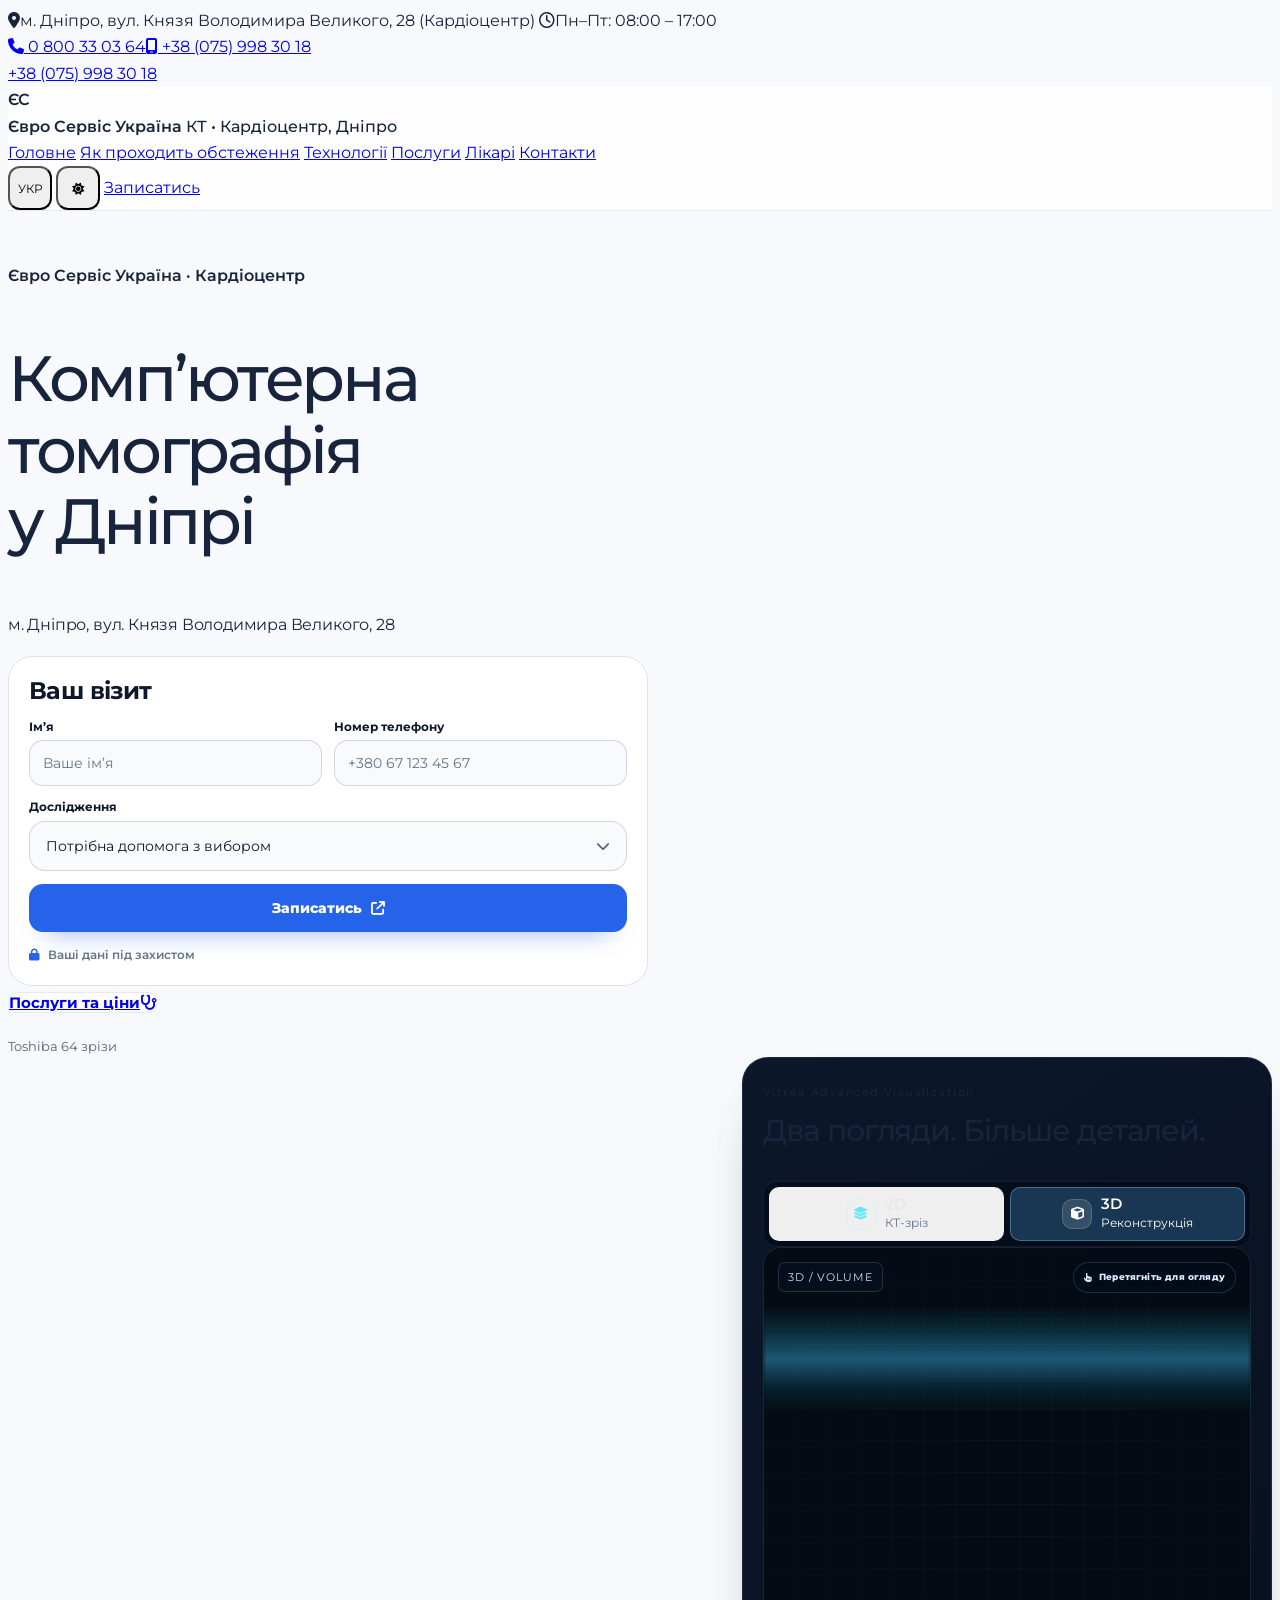
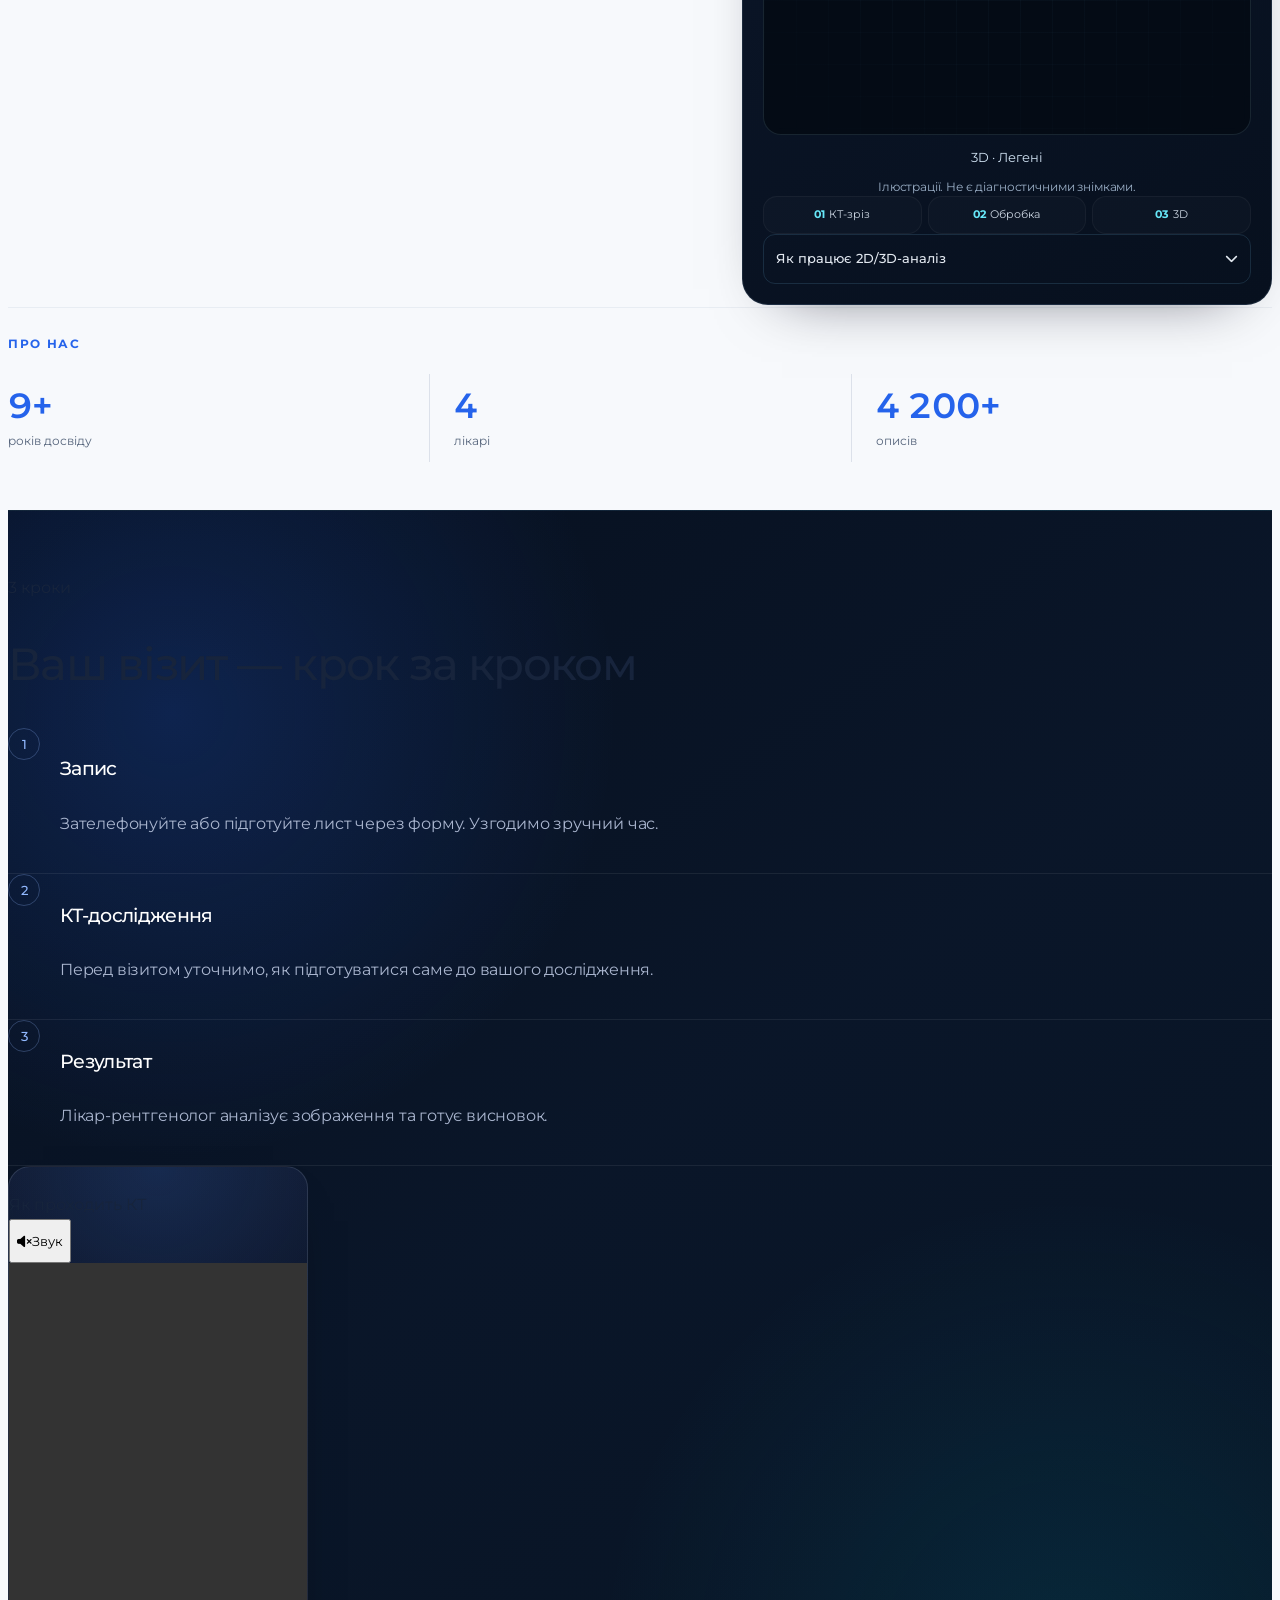
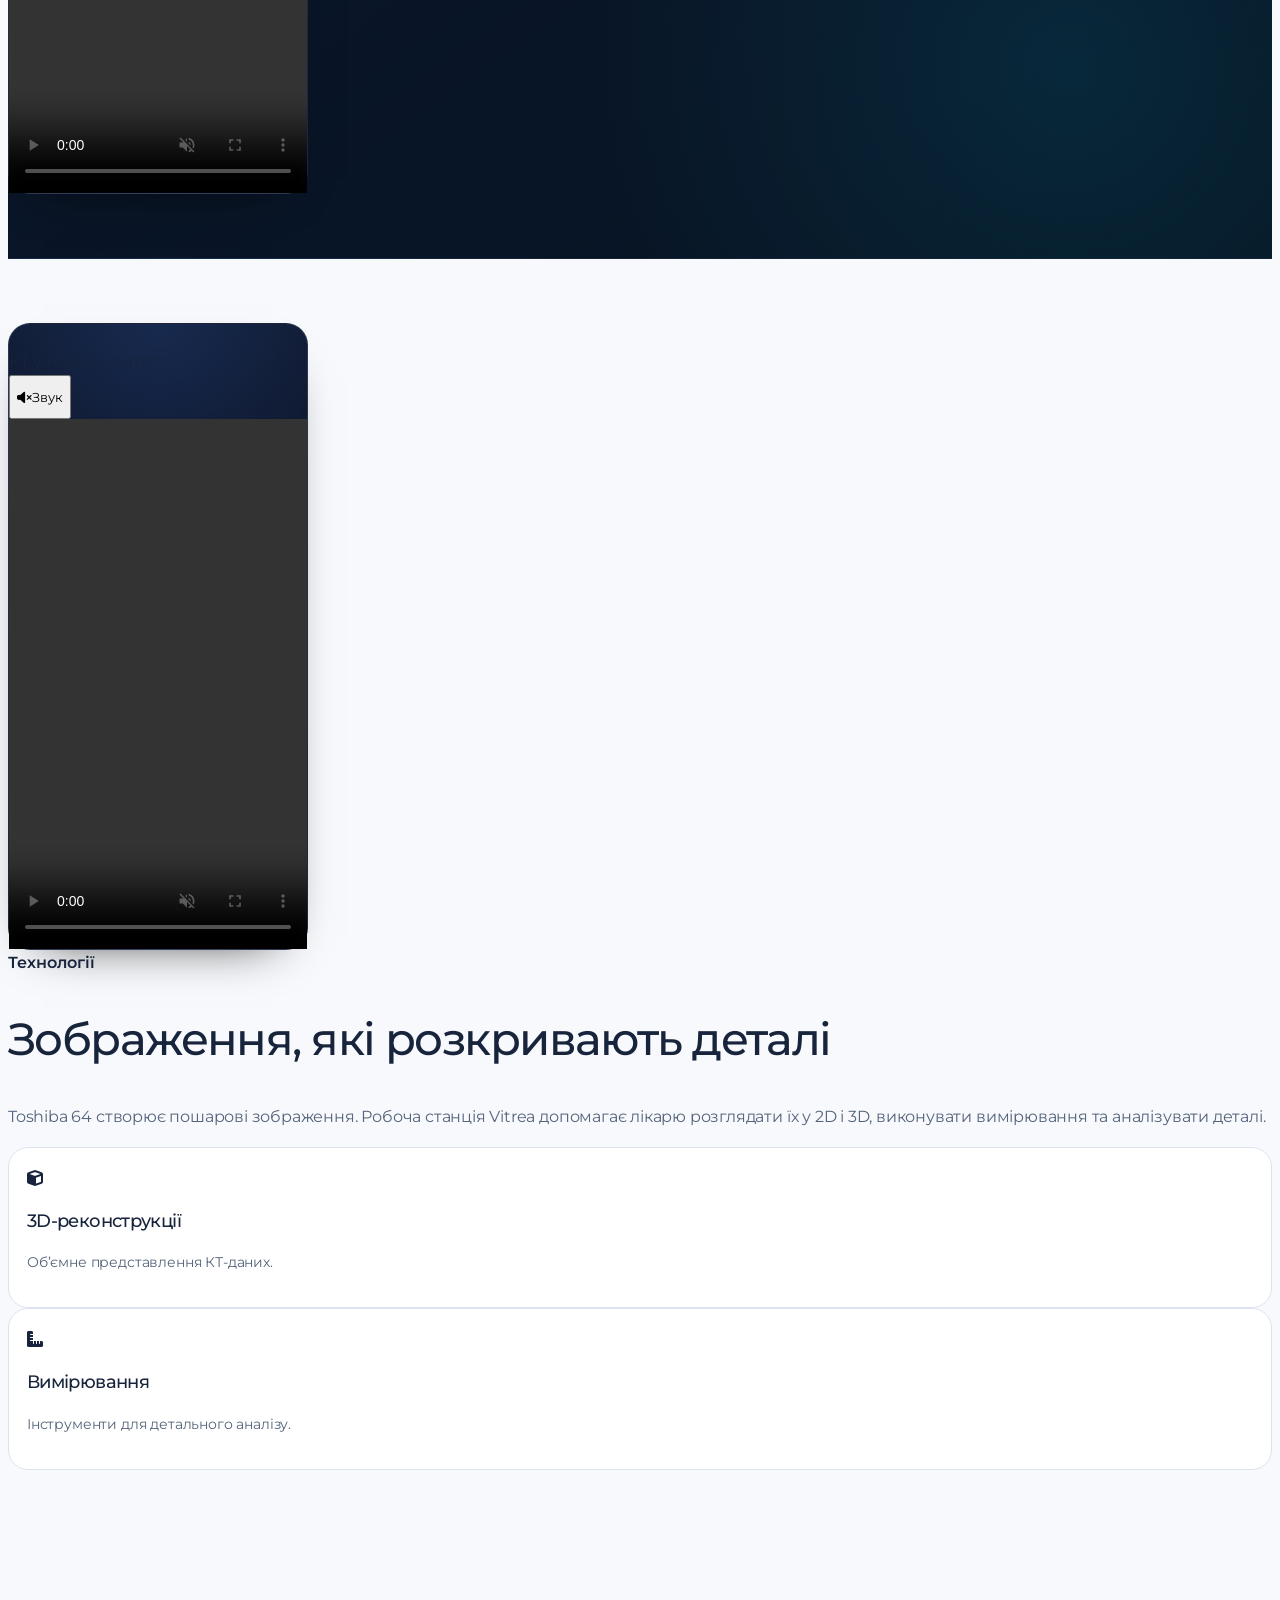
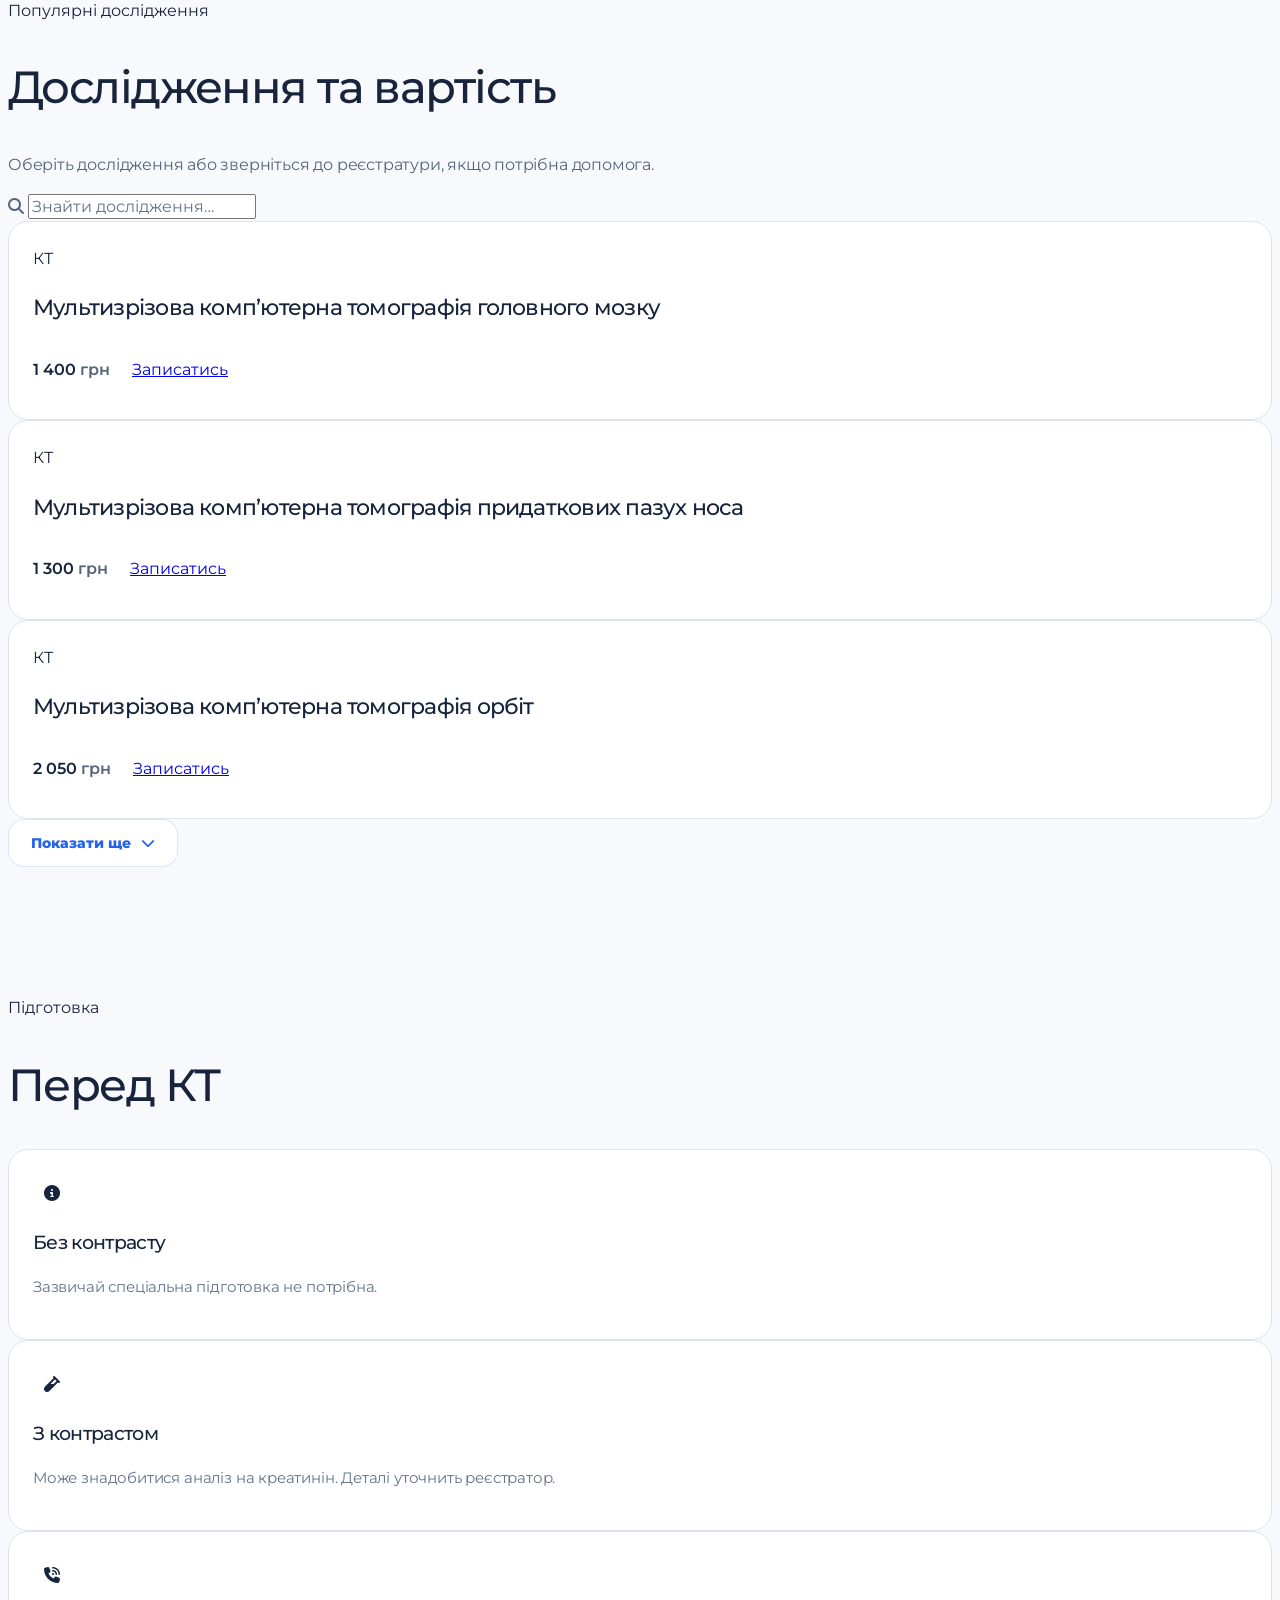
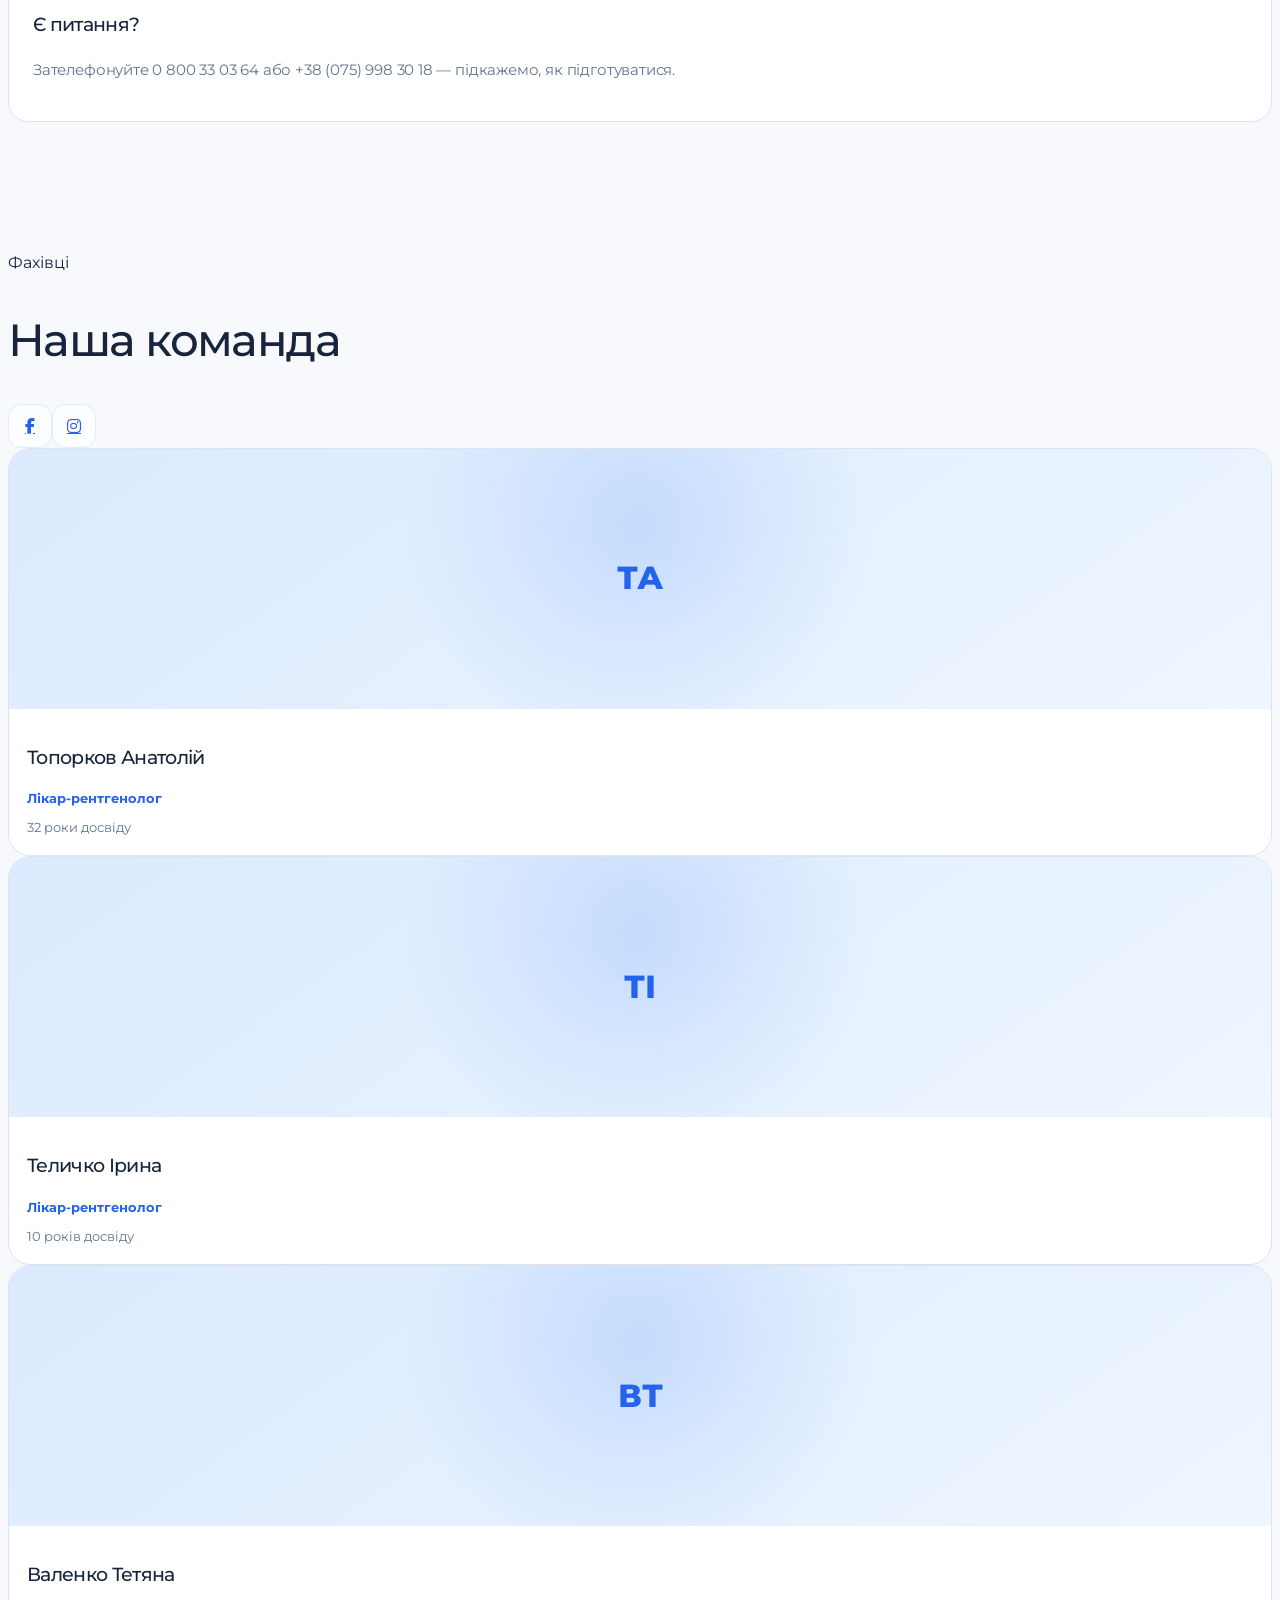
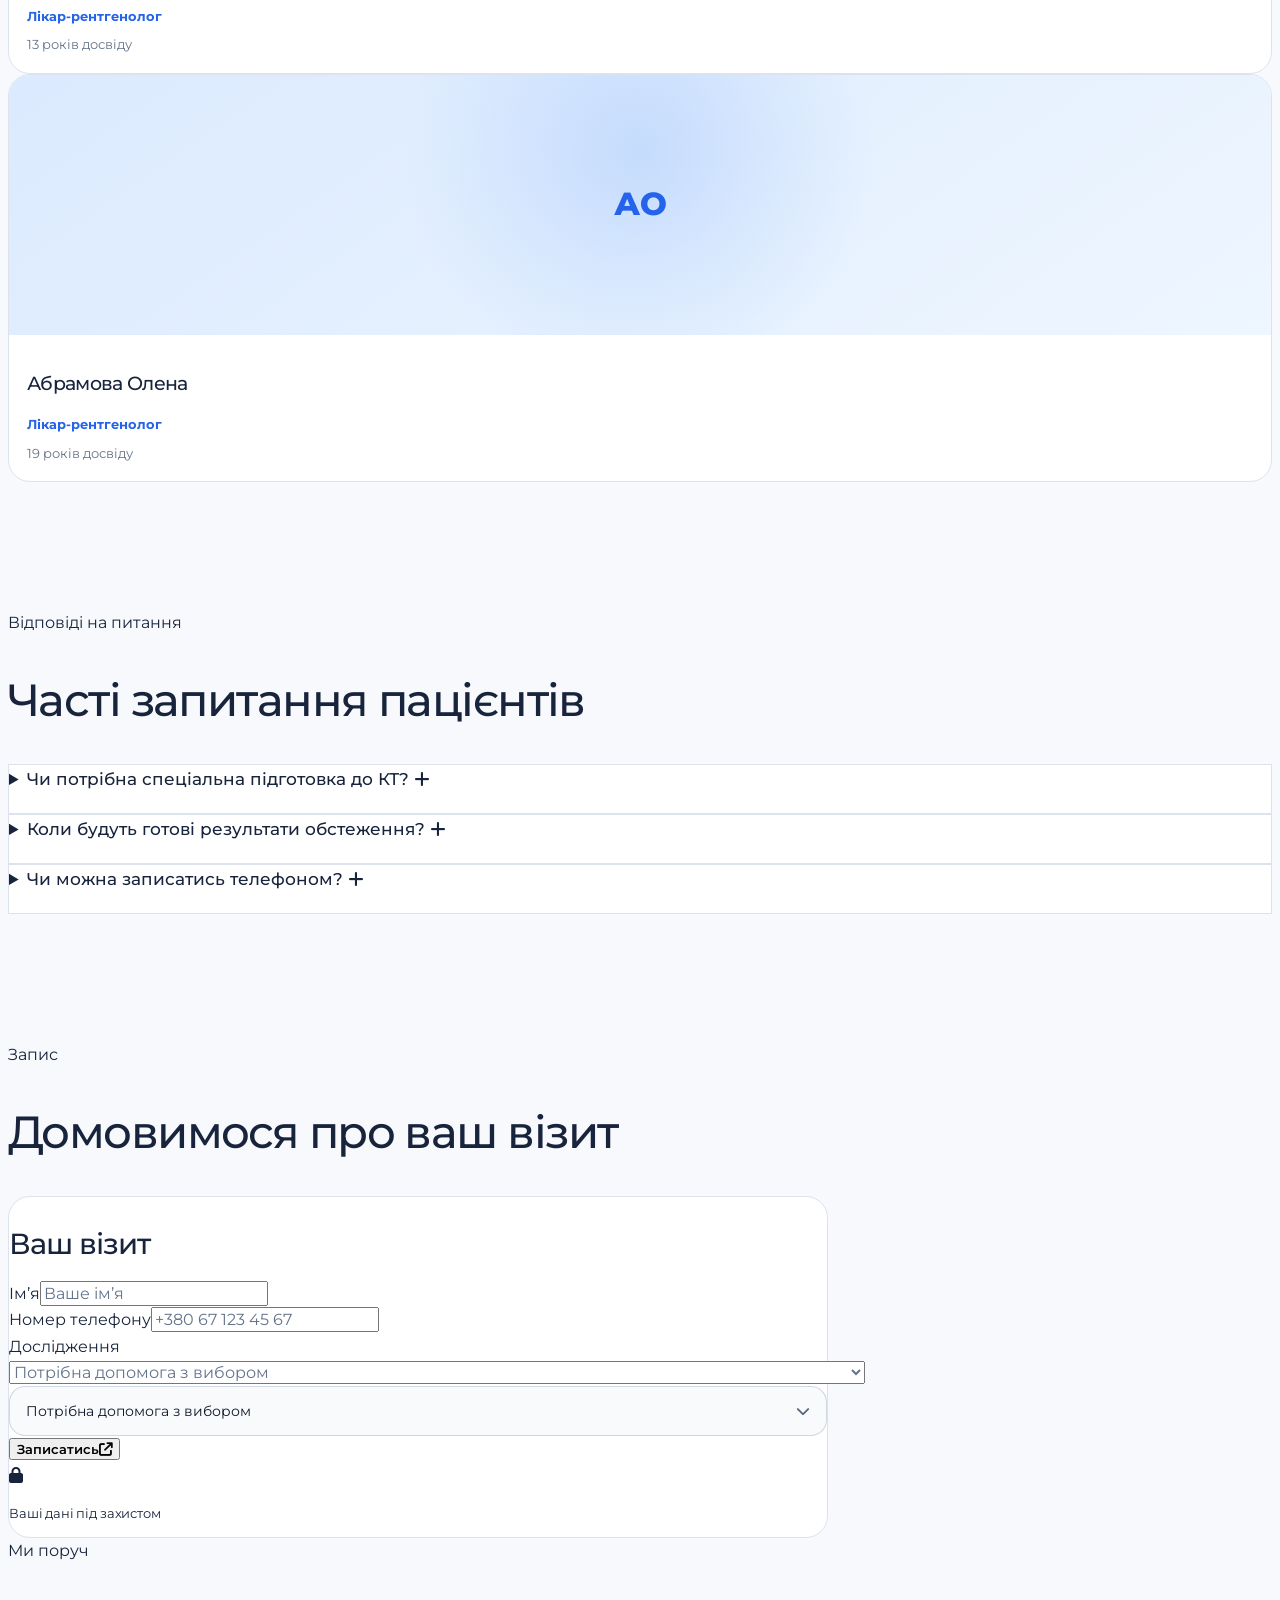
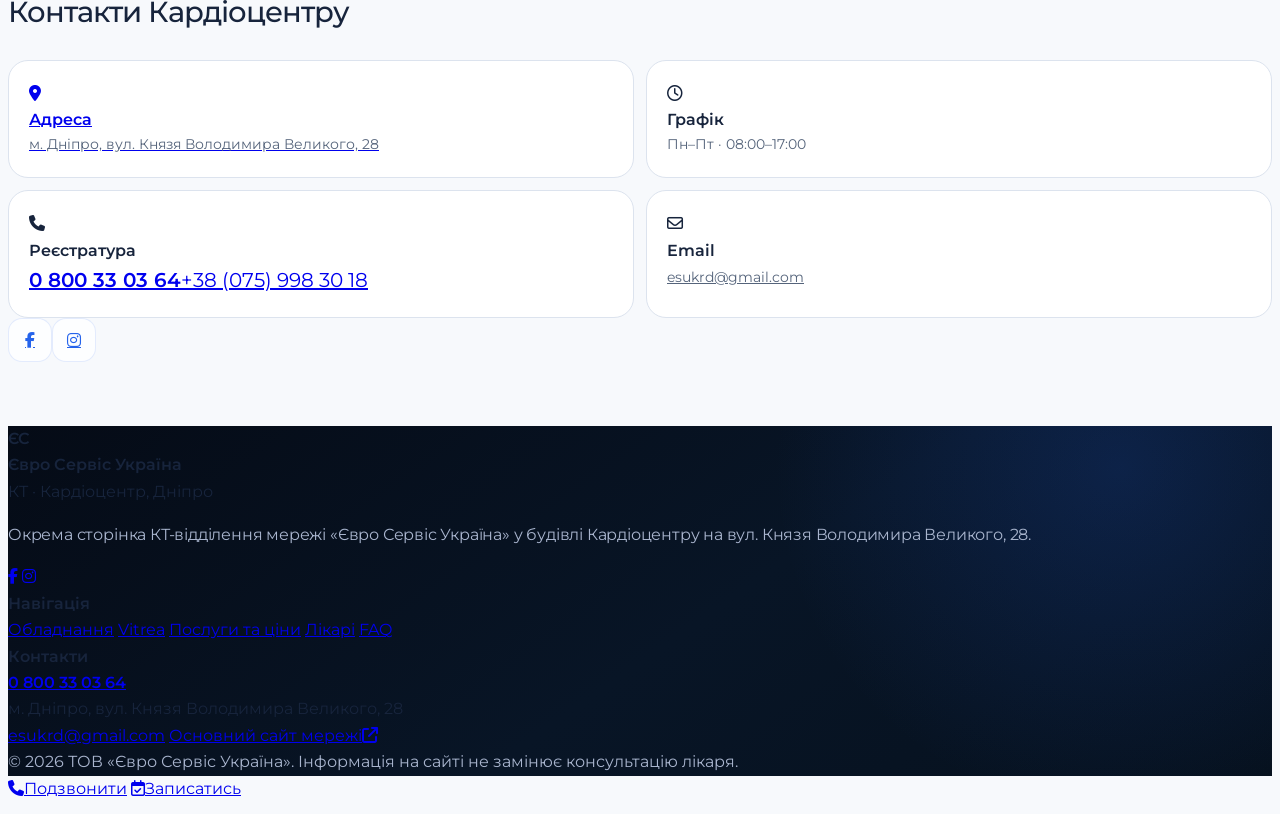
==== index.html @ fea3a93e "Add files via upload" ====
<!DOCTYPE html>
<html lang="uk" class="light style-smooth">
<head>
    <meta charset="UTF-8">
    <meta name="viewport" content="width=device-width, initial-scale=1.0, viewport-fit=cover">
    <title>КТ у Дніпрі — Toshiba 64 | Євро Сервіс Україна</title>
    <meta name="description" content="Комп’ютерна томографія у Кардіоцентрі Дніпра: Toshiba 64 зрізи, Vitrea 2D/3D. Запис: 0 800 33 03 64.">
    <meta name="robots" content="index, follow, max-image-preview:large, max-snippet:-1, max-video-preview:-1">
    <meta name="author" content="ТОВ «Євро Сервіс Україна»">
    <meta name="theme-color" content="#0f172a">
    <meta name="format-detection" content="telephone=yes">
    <link rel="canonical" href="https://gresh1i.github.io/my-website/">

    <link rel="icon" href="https://gresh1i.github.io/my-website/favicon.svg" type="image/svg+xml">
    <link rel="icon" href="https://gresh1i.github.io/my-website/favicon-32.png" sizes="32x32" type="image/png">
    <link rel="apple-touch-icon" href="https://gresh1i.github.io/my-website/apple-touch-icon.png">
    <link rel="manifest" href="https://gresh1i.github.io/my-website/site.webmanifest">

    <meta property="og:locale" content="uk_UA">
    <meta property="og:type" content="website">
    <meta property="og:site_name" content="Євро Сервіс Україна">
    <meta property="og:title" content="КТ у Дніпрі — Toshiba 64 | Євро Сервіс Україна">
    <meta property="og:description" content="Комп’ютерна томографія у Кардіоцентрі Дніпра: Toshiba 64 зрізи, Vitrea 2D/3D. Запис: 0 800 33 03 64.">
    <meta property="og:url" content="https://gresh1i.github.io/my-website/">
    <meta property="og:image" content="https://gresh1i.github.io/my-website/og-kt-dnipro-v2.png">
    <meta property="og:image:secure_url" content="https://gresh1i.github.io/my-website/og-kt-dnipro-v2.png">
    <meta property="og:image:type" content="image/png">
    <meta property="og:image:width" content="1200">
    <meta property="og:image:height" content="630">
    <meta property="og:image:alt" content="КТ у Дніпрі — Євро Сервіс Україна, Кардіоцентр">

    <meta name="twitter:card" content="summary_large_image">
    <meta name="twitter:title" content="КТ у Дніпрі — Toshiba 64 | Євро Сервіс Україна">
    <meta name="twitter:description" content="Комп’ютерна томографія у Кардіоцентрі Дніпра: Toshiba 64 зрізи, Vitrea 2D/3D. Запис: 0 800 33 03 64.">
    <meta name="twitter:image" content="https://gresh1i.github.io/my-website/og-kt-dnipro-v2.png">

    <script type="application/ld+json">
    {
      "@context": "https://schema.org",
      "@type": "MedicalClinic",
      "@id": "https://gresh1i.github.io/my-website/#clinic",
      "name": "Євро Сервіс Україна — КТ у Кардіоцентрі",
      "alternateName": "КТ Євро Сервіс Україна, Дніпро",
      "url": "https://gresh1i.github.io/my-website/",
      "description": "Комп’ютерна томографія у Кардіоцентрі Дніпра: Toshiba 64 зрізи, Vitrea 2D/3D. Запис: 0 800 33 03 64.",
      "telephone": ["+380800330364", "+380759983018"],
      "email": "esukrd@gmail.com",
      "image": "https://gresh1i.github.io/my-website/og-kt-dnipro-v2.png",
      "address": {
        "@type": "PostalAddress",
        "streetAddress": "вул. Князя Володимира Великого, 28",
        "addressLocality": "Дніпро",
        "addressCountry": "UA"
      },
      "geo": {
        "@type": "GeoCoordinates",
        "latitude": 48.4710156,
        "longitude": 35.0442345
      },
      "openingHoursSpecification": [
        {
          "@type": "OpeningHoursSpecification",
          "dayOfWeek": ["Monday","Tuesday","Wednesday","Thursday","Friday"],
          "opens": "08:00",
          "closes": "17:00"
        }
      ],
      "sameAs": [
        "https://www.esu-center.com.ua/",
        "https://www.facebook.com/euroserviseukraine",
        "https://www.instagram.com/euro_service_ukraine/"
      ]
    }
    </script>

<script src="https://cdn.tailwindcss.com"></script>
    <script>
        tailwind.config = {
            darkMode: 'class',
            theme: {
                extend: {
                    colors: {
                        brand: {
                            blue: '#2563eb',
                            cyan: '#06b6d4',
                            accent: '#10b981',
                            navy: '#0f172a'
                        }
                    }
                }
            }
        }
    </script>
    <link rel="stylesheet" href="https://cdnjs.cloudflare.com/ajax/libs/font-awesome/6.4.0/css/all.min.css">
    <link href="https://fonts.googleapis.com/css2?family=Montserrat:wght@400;500;600;700;800&display=swap" rel="stylesheet">
    <script src="https://cdnjs.cloudflare.com/ajax/libs/three.js/r128/three.min.js"></script>
    <script src="https://cdn.jsdelivr.net/npm/three@0.128.0/examples/js/controls/OrbitControls.js"></script>
    <style>
        :root {
            --mobile-nav-h: 64px;
            --mobile-bar-h: 48px;
        }
        html {
            scroll-behavior: smooth;
            scroll-padding-top: 104px;
        }
        body {
            font-family: 'Montserrat', sans-serif;
            transition: background-color .3s, color .3s;
            overflow-x: hidden;
            min-height: 100vh;
            position: relative;
        }
        section { scroll-margin-top: 92px; position: relative; z-index: 2; }
        ::selection { background: #2563eb; color: #fff; }
        input::placeholder, textarea::placeholder, select { color: #64748b; }

        .light body {
            background:
                radial-gradient(circle at 10% 4%, rgba(37,99,235,.17), transparent 26%),
                radial-gradient(circle at 90% 18%, rgba(6,182,212,.13), transparent 26%),
                radial-gradient(circle at 68% 76%, rgba(99,102,241,.09), transparent 30%),
                linear-gradient(180deg, #edf4fb 0%, #f7faff 28%, #eef4fa 58%, #f8fbff 100%);
            color: #0f172a;
        }
        .dark body {
            background:
                radial-gradient(circle at top left, rgba(37,99,235,.18), transparent 28%),
                radial-gradient(circle at top right, rgba(6,182,212,.12), transparent 26%),
                linear-gradient(180deg, #08111f 0%, #0a1324 45%, #0a1020 100%);
            color: #f1f5f9;
        }

        body::before,
        body::after {
            content: '';
            position: fixed;
            inset: auto;
            pointer-events: none;
            z-index: 0;
            filter: blur(70px);
            opacity: .55;
        }
        body::before {
            width: 320px;
            height: 320px;
            top: 110px;
            left: -70px;
            background: rgba(37, 99, 235, .16);
            border-radius: 999px;
        }
        body::after {
            width: 360px;
            height: 360px;
            right: -110px;
            top: 480px;
            background: rgba(6, 182, 212, .13);
            border-radius: 999px;
        }

        .site-grid {
            position: fixed;
            inset: 0;
            pointer-events: none;
            z-index: 0;
            background-image:
                linear-gradient(rgba(148,163,184,.06) 1px, transparent 1px),
                linear-gradient(90deg, rgba(148,163,184,.06) 1px, transparent 1px);
            background-size: 32px 32px;
            mask-image: linear-gradient(to bottom, rgba(0,0,0,.35), rgba(0,0,0,.08));
        }

        .card-ui {
            background: linear-gradient(145deg, rgba(255,255,255,.94), rgba(245,249,255,.86));
            backdrop-filter: blur(20px);
            border: 1px solid rgba(191, 211, 235, .72);
            box-shadow: 0 28px 70px -38px rgba(30, 64, 175, .32);
        }
        .dark .card-ui {
            background: rgba(8, 15, 28, .76);
            border-color: rgba(255,255,255,.08);
            box-shadow: 0 24px 45px -28px rgba(0, 0, 0, .5);
        }

        .soft-panel {
            background: rgba(255,255,255,.72);
            border: 1px solid rgba(226,232,240,.92);
            backdrop-filter: blur(18px);
        }
        .dark .soft-panel {
            background: rgba(15,23,42,.5);
            border-color: rgba(255,255,255,.08);
        }

        .nav-glass {
            background: rgba(255,255,255,.82);
            backdrop-filter: blur(16px);
            border-bottom: 1px solid rgba(226,232,240,.85);
        }
        .dark .nav-glass {
            background: rgba(8,12,20,.82);
            border-bottom: 1px solid rgba(255,255,255,.05);
        }

        .nav-link { position: relative; }
        .nav-link::after {
            content: '';
            position: absolute;
            left: 0;
            right: 0;
            bottom: -10px;
            height: 2px;
            border-radius: 999px;
            background: #2563eb;
            transform: scaleX(0);
            transition: transform .25s ease;
        }
        .nav-link.active { color: #2563eb; }
        .nav-link.active::after { transform: scaleX(1); }

        .phone-mockup {
            border: 4px solid #0f172a;
            border-radius: 30px;
            box-shadow: 0 28px 55px -22px rgba(2, 8, 23, .5);
            background: linear-gradient(180deg, #020617, #0f172a);
        }

        .video-shell {
            background:
                radial-gradient(circle at top, rgba(59,130,246,.18), transparent 38%),
                linear-gradient(180deg, rgba(15,23,42,1), rgba(2,6,23,1));
        }

        .video-fallback {
            position: absolute;
            inset: 0;
            display: none;
            align-items: center;
            justify-content: center;
            text-align: center;
            padding: 24px;
            background: linear-gradient(180deg, rgba(2,6,23,.92), rgba(15,23,42,.96));
            color: rgba(255,255,255,.9);
        }

        .hero-model-shell {
            background:
                radial-gradient(circle at 50% 18%, rgba(56,189,248,.18), transparent 24%),
                radial-gradient(circle at 28% 72%, rgba(37,99,235,.26), transparent 34%),
                linear-gradient(145deg, #050b18 0%, #071426 46%, #0a1d35 100%);
            border: 1px solid rgba(125,211,252,.15);
            box-shadow: inset 0 1px 0 rgba(255,255,255,.06), 0 36px 80px -38px rgba(2,8,23,.95);
        }

        .hero-visual-card {
            position: relative;
            overflow: hidden;
            background:
                radial-gradient(circle at 84% 8%, rgba(34,211,238,.13), transparent 28%),
                radial-gradient(circle at 8% 94%, rgba(37,99,235,.22), transparent 32%),
                linear-gradient(145deg, rgba(3,8,20,.98), rgba(7,20,38,.98));
            border: 1px solid rgba(125,211,252,.14);
            box-shadow: 0 40px 90px -44px rgba(2,8,23,.9);
        }
        .hero-visual-card::before {
            content: '';
            position: absolute;
            width: 240px;
            height: 240px;
            right: -90px;
            top: -90px;
            border-radius: 999px;
            background: rgba(34,211,238,.11);
            filter: blur(24px);
            pointer-events: none;
        }

        .hero-chip {
            background: rgba(6,15,31,.64);
            border: 1px solid rgba(125,211,252,.18);
            color: #dbeafe;
            backdrop-filter: blur(12px);
            box-shadow: 0 12px 28px -18px rgba(0,0,0,.8);
        }

        .scan-data-pill {
            background: rgba(255,255,255,.055);
            border: 1px solid rgba(255,255,255,.1);
        }

        .ct-story-stage {
            position: absolute;
            inset: 0;
            pointer-events: none;
            z-index: 4;
        }
        .ct-slice-stack {
            position: absolute;
            left: 14px;
            top: 50%;
            transform: translateY(-50%);
            display: grid;
            gap: 9px;
        }
        .ct-slice-thumb {
            width: 70px;
            height: 58px;
            border-radius: 14px;
            border: 1px solid rgba(148,163,184,.23);
            background:
                radial-gradient(ellipse at 50% 52%, rgba(241,245,249,.96) 0 14%, rgba(148,163,184,.72) 15% 25%, rgba(51,65,85,.94) 26% 36%, rgba(226,232,240,.6) 37% 42%, rgba(15,23,42,.92) 43% 100%),
                #08111f;
            box-shadow: 0 10px 28px -18px rgba(0,0,0,.9), inset 0 0 22px rgba(255,255,255,.04);
            position: relative;
            overflow: hidden;
        }
        .ct-slice-thumb:nth-child(2) {
            background:
                radial-gradient(ellipse at 50% 46%, rgba(241,245,249,.94) 0 11%, rgba(148,163,184,.7) 12% 23%, rgba(30,41,59,.94) 24% 39%, rgba(226,232,240,.52) 40% 45%, rgba(15,23,42,.94) 46% 100%),
                #08111f;
        }
        .ct-slice-thumb::after {
            content: attr(data-label);
            position: absolute;
            left: 8px;
            bottom: 6px;
            font-size: 8px;
            line-height: 1;
            font-weight: 800;
            letter-spacing: .08em;
            color: rgba(224,242,254,.78);
        }
        .ct-flow-arrow {
            position: absolute;
            left: 91px;
            top: 50%;
            width: 58px;
            height: 1px;
            background: linear-gradient(90deg, rgba(34,211,238,.05), rgba(34,211,238,.9));
            box-shadow: 0 0 14px rgba(34,211,238,.55);
        }
        .ct-flow-arrow::after {
            content: '';
            position: absolute;
            right: -1px;
            top: -4px;
            width: 8px;
            height: 8px;
            border-top: 1px solid #67e8f9;
            border-right: 1px solid #67e8f9;
            transform: rotate(45deg);
        }
        .ct-stage-label {
            position: absolute;
            right: 16px;
            bottom: 16px;
            padding: 8px 11px;
            border-radius: 999px;
            background: rgba(4,12,26,.66);
            border: 1px solid rgba(125,211,252,.18);
            color: #dbeafe;
            font-size: 9px;
            font-weight: 800;
            letter-spacing: .06em;
            backdrop-filter: blur(10px);
        }
        .ct-process-row {
            display: grid;
            grid-template-columns: repeat(3,minmax(0,1fr));
            gap: 8px;
        }
        .ct-process-step {
            padding: 10px 12px;
            border-radius: 14px;
            background: rgba(255,255,255,.04);
            border: 1px solid rgba(255,255,255,.08);
            color: #cbd5e1;
            font-size: 10px;
            font-weight: 700;
            text-align: center;
        }
        .ct-process-step b { color:#67e8f9; margin-right:4px; }
        @media (max-width: 640px) {
            .ct-slice-stack { left: 10px; gap: 7px; }
            .ct-slice-thumb { width: 54px; height: 46px; border-radius: 11px; }
            .ct-flow-arrow { left: 70px; width: 34px; }
            .ct-stage-label { right: 10px; bottom: 10px; }
        }

        #ct-3d-canvas { width: 100%; height: 100%; cursor: grab; display:block; touch-action:none; }
        #ct-3d-canvas:active { cursor: grabbing; }
        .ct-drag-hint {
            position:absolute; right:14px; top:14px; z-index:3;
            display:inline-flex; align-items:center; gap:7px;
            padding:7px 10px; border-radius:999px;
            color:#dbeafe; background:rgba(4,12,26,.72);
            border:1px solid rgba(125,211,252,.18);
            font-size:9px; font-weight:800; letter-spacing:.02em;
            backdrop-filter:blur(10px); pointer-events:none;
        }
        @media (max-width:640px){ .ct-drag-hint{font-size:8px;padding:6px 8px;right:10px;top:10px;} }

        .section-deep {
            position: relative;
            overflow: hidden;
            background:
                radial-gradient(circle at 13% 15%, rgba(37,99,235,.22), transparent 28%),
                radial-gradient(circle at 84% 86%, rgba(6,182,212,.12), transparent 30%),
                linear-gradient(145deg, #07101f 0%, #0a1629 48%, #071423 100%);
            border-top: 1px solid rgba(125,211,252,.09);
            border-bottom: 1px solid rgba(125,211,252,.09);
        }
        .section-deep .text-slate-900 { color: #f8fafc !important; }
        .section-deep .text-slate-500 { color: #94a3b8 !important; }
        .section-deep .text-slate-600 { color: #cbd5e1 !important; }
        .section-deep .card-ui {
            background: linear-gradient(145deg, rgba(15,30,52,.84), rgba(8,20,38,.72));
            border-color: rgba(125,211,252,.12);
        }

        .contrast-cta {
            position: relative;
            overflow: hidden;
            isolation: isolate;
            background:
                radial-gradient(circle at 12% 18%, rgba(34,211,238,.18), transparent 30%),
                radial-gradient(circle at 88% 82%, rgba(37,99,235,.28), transparent 34%),
                linear-gradient(135deg, #071426 0%, #0b1e3a 52%, #123a73 100%);
            border: 1px solid rgba(125,211,252,.18);
            box-shadow: 0 26px 60px -34px rgba(15,23,42,.8);
            color: #fff;
        }
        .contrast-cta::before {
            content: '';
            position: absolute;
            inset: 0;
            z-index: -1;
            opacity: .28;
            background-image:
                linear-gradient(rgba(255,255,255,.045) 1px, transparent 1px),
                linear-gradient(90deg, rgba(255,255,255,.045) 1px, transparent 1px);
            background-size: 34px 34px;
            mask-image: linear-gradient(90deg, rgba(0,0,0,.75), transparent 78%);
        }
        .contrast-cta-icon {
            width: 58px;
            height: 58px;
            border-radius: 18px;
            display: flex;
            align-items: center;
            justify-content: center;
            flex: 0 0 auto;
            color: #67e8f9;
            background: linear-gradient(145deg, rgba(34,211,238,.14), rgba(37,99,235,.16));
            border: 1px solid rgba(125,211,252,.2);
            box-shadow: inset 0 1px 0 rgba(255,255,255,.05);
        }
        .contrast-cta-pill {
            display: inline-flex;
            align-items: center;
            gap: 7px;
            padding: 8px 11px;
            border-radius: 999px;
            font-size: 11px;
            font-weight: 700;
            color: #dbeafe;
            background: rgba(255,255,255,.055);
            border: 1px solid rgba(255,255,255,.09);
            backdrop-filter: blur(10px);
        }
        .contrast-cta-button {
            display: inline-flex;
            align-items: center;
            justify-content: center;
            gap: 10px;
            min-height: 48px;
            padding: 0 22px;
            border-radius: 16px;
            font-size: 14px;
            font-weight: 800;
            white-space: nowrap;
            color: #0f172a;
            background: linear-gradient(135deg, #ffffff, #dff7ff);
            border: 1px solid rgba(255,255,255,.5);
            box-shadow: 0 16px 34px -18px rgba(125,211,252,.9);
            transition: transform .2s ease, box-shadow .2s ease;
        }
        .contrast-cta-button:hover {
            transform: translateY(-2px);
            box-shadow: 0 18px 38px -16px rgba(125,211,252,1);
        }
        .contrast-cta-meta {
            color: #94a3b8;
            font-size: 11px;
            line-height: 1.45;
        }

        .doctor-photo-wrap {
            position: relative;
            height: 260px;
            overflow: hidden;
            border-radius: 22px;
            background:
                radial-gradient(circle at 50% 30%, rgba(59,130,246,.18), transparent 36%),
                linear-gradient(145deg, #dbeafe, #eef6ff);
            border: 1px solid rgba(191,219,254,.78);
        }
        .doctor-photo-wrap img {
            width: 100%;
            height: 100%;
            object-fit: cover;
            object-position: center top;
            transition: transform .45s ease;
        }
        .doctor-card:hover .doctor-photo-wrap img { transform: scale(1.035); }
        .doctor-initials {
            position:absolute;
            inset:0;
            display:flex;
            align-items:center;
            justify-content:center;
            font-size:2rem;
            font-weight:800;
            color:#2563eb;
            z-index:0;
        }
        .doctor-photo-wrap img { position:relative; z-index:1; }

        .prep-modal {
            position: fixed;
            inset: 0;
            z-index: 90;
            display: none;
            align-items: center;
            justify-content: center;
            padding: 20px;
            background: rgba(2,6,23,.68);
            backdrop-filter: blur(14px);
        }
        .prep-modal.open { display:flex; }
        .prep-modal-card {
            width: min(760px, 100%);
            max-height: min(760px, 88vh);
            overflow-y:auto;
            background: linear-gradient(145deg, #ffffff, #f3f8ff);
            border:1px solid rgba(191,219,254,.78);
            box-shadow:0 42px 100px -44px rgba(2,8,23,.85);
        }
        .dark .prep-modal-card {
            background: linear-gradient(145deg, #0d192b, #07111f);
            border-color: rgba(125,211,252,.14);
        }

        .footer-dark {
            background:
                radial-gradient(circle at 88% 12%, rgba(37,99,235,.18), transparent 30%),
                linear-gradient(145deg, #050b16, #081526 55%, #06111e);
        }

        .service-item,
        .doctor-card,
        .reveal {
            transition: transform .3s ease, box-shadow .3s ease, opacity .55s ease;
        }
        .service-item:hover,
        .doctor-card:hover {
            transform: translateY(-4px);
            box-shadow: 0 24px 50px -26px rgba(15, 23, 42, .25);
        }

        .reveal {
            opacity: 0;
            transform: translateY(16px);
        }
        .reveal.visible {
            opacity: 1;
            transform: translateY(0);
        }

        details[open] { border-color: rgba(37,99,235,.25); }
        summary::-webkit-details-marker { display: none; }

        .stats-section {
            background:
                linear-gradient(180deg, rgba(7,18,37,.74), rgba(7,18,37,.8)),
                radial-gradient(circle at top left, rgba(59,130,246,.34), transparent 35%),
                radial-gradient(circle at top right, rgba(6,182,212,.18), transparent 30%),
                url('https://images.unsplash.com/photo-1584982751601-97dcc096659c?auto=format&fit=crop&w=1900&q=86');
            background-size: cover;
            background-position: center;
            background-attachment: fixed;
        }
        .stats-card {
            background: rgba(255,255,255,.06);
            border: 1px solid rgba(255,255,255,.14);
            backdrop-filter: blur(10px);
            display: flex;
            flex-direction: column;
            justify-content: center;
            min-height: 142px;
        }
        .stat-number {
            font-variant-numeric: tabular-nums;
            letter-spacing: -0.035em;
            line-height: 1;
        }
        .stat-number-wide {
            font-size: clamp(2.25rem, 4vw, 3.55rem);
        }

        .contact-item {
            position: relative;
            padding-left: 56px;
        }
        .contact-icon {
            position: absolute;
            left: 0;
            top: 0;
            width: 38px;
            height: 38px;
            display: flex;
            align-items: center;
            justify-content: center;
            border-radius: 999px;
            background: rgba(37,99,235,.08);
            color: #2563eb;
            border: 1px solid rgba(37,99,235,.12);
        }
        .dark .contact-icon {
            background: rgba(37,99,235,.16);
            border-color: rgba(59,130,246,.18);
        }

        .social-pill {
            width: 44px;
            height: 44px;
            display: inline-flex;
            align-items: center;
            justify-content: center;
            border-radius: 14px;
            border: 1px solid rgba(37,99,235,.12);
            background: rgba(255,255,255,.78);
            color: #2563eb;
            transition: all .25s ease;
        }
        .social-pill:hover {
            background: #2563eb;
            color: #fff;
            transform: translateY(-2px);
        }
        .dark .social-pill {
            background: rgba(15,23,42,.7);
            border-color: rgba(255,255,255,.08);
        }

        .mobile-action-bar {
            padding-bottom: max(4px, env(safe-area-inset-bottom));
        }

        @media (max-width: 767px) {
            .stats-section { background-attachment: scroll; }
        }

        /* --- Minimal redesign pass --- */
        .network-mini-intro {
            margin-top: 18px;
            padding-top: 4px;
        }
        .network-mini-intro .eyebrow {
            display:block;
            color:#2563eb;
            font-size:10px;
            font-weight:800;
            text-transform:uppercase;
            letter-spacing:.18em;
        }
        .network-mini-intro h3 {
            margin-top:5px;
            color:#0f172a;
            font-size:clamp(1rem,1.7vw,1.3rem);
            line-height:1.2;
            font-weight:800;
        }
        .dark .network-mini-intro h3 { color:#f8fafc; }

        .hero-network-stats {
            display:grid;
            grid-template-columns:repeat(4,minmax(0,1fr));
            gap:14px;
            margin-top:14px;
        }
        .hero-stat {
            min-height:106px;
            padding:19px 18px 17px;
            border-radius:22px;
            background:rgba(255,255,255,.80);
            border:1px solid rgba(191,219,254,.9);
            box-shadow:0 18px 42px -30px rgba(15,23,42,.38);
            backdrop-filter:blur(14px);
            display:flex;
            flex-direction:column;
            justify-content:center;
        }
        .dark .hero-stat { background:rgba(15,23,42,.62); border-color:rgba(255,255,255,.09); }
        .hero-stat .stat-number { color:#2563eb; font-size:clamp(1.65rem,2.5vw,2.25rem); line-height:1; font-weight:800; letter-spacing:-.035em; }
        .hero-stat .stat-label { color:#64748b; font-size:10px; font-weight:800; text-transform:uppercase; letter-spacing:.12em; margin-top:9px; line-height:1.35; }

        .ct-mode-switch {
            display:grid;
            grid-template-columns:repeat(2,minmax(0,1fr));
            gap:8px;
            width:min(100%,310px);
            padding:5px;
            border-radius:18px;
            background:rgba(3,12,27,.72);
            border:1px solid rgba(125,211,252,.16);
        }
        .ct-mode-button {
            min-width:0;
            padding:9px 11px;
            border-radius:14px;
            color:#94a3b8;
            transition:.22s ease;
            display:flex;
            align-items:center;
            gap:9px;
            text-align:left;
            border:1px solid transparent;
        }
        .ct-mode-button .mode-icon {
            width:34px;
            height:34px;
            border-radius:10px;
            display:flex;
            align-items:center;
            justify-content:center;
            flex:0 0 auto;
            color:#67e8f9;
            background:rgba(103,232,249,.07);
            border:1px solid rgba(103,232,249,.12);
            font-size:13px;
        }
        .ct-mode-button .mode-copy { display:flex; flex-direction:column; min-width:0; }
        .ct-mode-button .mode-copy strong { color:#e2e8f0; font-size:11px; line-height:1.1; font-weight:800; }
        .ct-mode-button .mode-copy small { color:#64748b; font-size:9px; line-height:1.2; margin-top:3px; font-weight:700; }
        .ct-mode-button.active {
            color:#fff;
            background:linear-gradient(135deg,#2563eb,#1d4ed8);
            border-color:rgba(147,197,253,.35);
            box-shadow:0 10px 26px -16px rgba(37,99,235,.95);
        }
        .ct-mode-button.active .mode-icon { color:#fff; background:rgba(255,255,255,.12); border-color:rgba(255,255,255,.16); }
        .ct-mode-button.active .mode-copy strong,
        .ct-mode-button.active .mode-copy small { color:#fff; }
        .ct-model-stage { position:relative; }
        .ct-model-stage #ct-3d-canvas { transition:opacity .28s ease, transform .28s ease; }
        .ct-2d-panel {
            position:absolute;
            inset:0;
            z-index:4;
            display:flex;
            align-items:center;
            justify-content:center;
            padding:34px;
            opacity:0;
            pointer-events:none;
            transform:scale(.97);
            transition:opacity .28s ease, transform .28s ease;
            background:radial-gradient(circle at 50% 45%, rgba(56,189,248,.08), transparent 42%);
        }
        .ct-model-stage[data-mode="2d"] #ct-3d-canvas { opacity:0; transform:scale(.97); pointer-events:none; }
        .ct-model-stage[data-mode="2d"] .ct-2d-panel { opacity:1; transform:scale(1); }
        .ct-model-stage[data-mode="2d"] .ct-story-stage { opacity:0; visibility:hidden; }
        .ct-model-stage[data-mode="3d"] .ct-2d-panel { opacity:0; }
        .ct-view-caption {
            position:absolute;
            left:50%;
            bottom:15px;
            transform:translateX(-50%);
            z-index:2;
            padding:7px 11px;
            border-radius:999px;
            background:rgba(4,12,26,.72);
            border:1px solid rgba(125,211,252,.18);
            color:#e2e8f0;
            font-size:9px;
            font-weight:800;
            letter-spacing:.06em;
            white-space:nowrap;
        }
        .ct-slice-svg { width:min(78%,360px); filter:drop-shadow(0 24px 35px rgba(0,0,0,.32)); }
        .ct-info-accordion {
            border:1px solid rgba(125,211,252,.14);
            background:rgba(255,255,255,.045);
            border-radius:18px;
            overflow:hidden;
        }
        .ct-info-accordion summary {
            cursor:pointer;
            list-style:none;
            display:flex;
            align-items:center;
            justify-content:space-between;
            gap:16px;
            padding:14px 16px;
            color:#e2e8f0;
            font-size:12px;
            font-weight:800;
        }
        .ct-info-accordion summary::-webkit-details-marker { display:none; }
        .ct-info-accordion .accordion-body { padding:0 16px 16px; color:#94a3b8; font-size:12px; line-height:1.7; }
        .ct-info-accordion[open] .accordion-chevron { transform:rotate(180deg); }
        .accordion-chevron { transition:transform .2s ease; }

        .minimal-step { display:grid; grid-template-columns:38px 1fr; gap:14px; align-items:start; }
        .minimal-step-index {
            width:38px;height:38px;border-radius:13px;background:#2563eb;color:#fff;
            display:flex;align-items:center;justify-content:center;font-weight:800;font-size:13px;
            box-shadow:0 12px 28px -16px rgba(37,99,235,.9);
        }
        .minimal-step h4 { font-size:15px; font-weight:800; color:#fff; }
        .minimal-step p { font-size:13px; color:#94a3b8; margin-top:3px; line-height:1.55; }

        .minimal-feature-card {
            border:1px solid rgba(191,219,254,.72);
            border-radius:20px;
            padding:18px;
            background:rgba(255,255,255,.68);
            box-shadow:0 16px 36px -30px rgba(15,23,42,.3);
        }
        .dark .minimal-feature-card { background:rgba(15,23,42,.55); border-color:rgba(255,255,255,.08); }

        .doctor-minimal {
            overflow:hidden;
            border-radius:22px;
            border:1px solid rgba(191,219,254,.68);
            background:rgba(255,255,255,.7);
            box-shadow:0 14px 36px -30px rgba(15,23,42,.28);
        }
        .dark .doctor-minimal { background:rgba(15,23,42,.58); border-color:rgba(255,255,255,.08); }
        .doctor-minimal .doctor-photo-wrap { height:210px; border:0; border-radius:0; }
        .doctor-minimal .doctor-copy { padding:16px 17px 18px; }
        .doctor-minimal h3 { font-size:16px; font-weight:800; }
        .doctor-minimal .role { font-size:11px; color:#2563eb; font-weight:700; margin-top:4px; }
        .doctor-minimal .experience { font-size:11px; color:#64748b; margin-top:9px; }

        .prep-compact { padding:18px; border-radius:20px; min-height:160px; }
        .prep-compact .prep-icon { width:38px;height:38px;border-radius:13px;display:flex;align-items:center;justify-content:center;margin-bottom:18px; }
        .prep-compact h3 { font-size:15px; font-weight:800; }
        .prep-compact p { font-size:12px; line-height:1.65; margin-top:8px; color:#64748b; }

        .booking-heading { margin-bottom:28px; }
        .booking-form-card { max-width:820px; }
        .contact-compact-grid { display:grid; grid-template-columns:repeat(2,minmax(0,1fr)); gap:18px; }
        .contact-compact {
            padding:18px;
            border-radius:20px;
            border:1px solid rgba(191,219,254,.62);
            background:rgba(255,255,255,.62);
        }
        .dark .contact-compact { background:rgba(15,23,42,.52); border-color:rgba(255,255,255,.08); }

        .phone-error { color:#dc2626; font-size:11px; margin-top:7px; display:none; }
        .phone-error.show { display:block; }

        @media (max-width: 767px) {
            .hero-network-stats { grid-template-columns:repeat(2,minmax(0,1fr)); gap:12px; }
            .hero-stat { padding:16px; min-height:100px; }
            .ct-2d-panel { padding:20px; }
            .ct-mode-switch { width:100%; }
            .ct-mode-button { padding:8px 9px; }
            .ct-mode-button .mode-icon { width:31px; height:31px; }
            .minimal-step { grid-template-columns:34px 1fr; gap:12px; }
            .minimal-step-index { width:34px;height:34px;border-radius:11px; }
            .doctor-minimal .doctor-photo-wrap { height:190px; }
            .contact-compact-grid { grid-template-columns:1fr; }
        }

    
/* Mobile-first refinement of the supplied clinic page. */
:root{--mobile-nav-h:72px;--mobile-bar-h:68px;--page-ink:#17243c;--page-muted:#55647b}
html{scroll-padding-top:88px;color-scheme:light}
html.dark{color-scheme:dark}
body{font-size:16px;line-height:1.65;overflow-x:clip}
*,*::before,*::after{box-sizing:border-box}
.grid>*,.flex>*,section>div{min-width:0}
img,video,canvas{max-width:100%}
button,a,input,select,summary{-webkit-tap-highlight-color:transparent}
button,summary,a[href="#booking"]{touch-action:manipulation}
button:focus-visible,a:focus-visible,summary:focus-visible,input:focus-visible,select:focus-visible{outline:3px solid #0891b2;outline-offset:4px}
input,select{font-size:16px!important}
input,select,button{font-family:inherit}
input::placeholder{color:#64748b;opacity:1}
.light body{background:#f7f9fc;color:var(--page-ink)}
.dark body{background:#080c1b;color:#eef2ff;--page-muted:#a7b4cc}
body::before,body::after,.site-grid{display:none}
body .font-extrabold{font-weight:600}
h1,h2,h3,h4{font-weight:500!important;letter-spacing:-.035em;overflow-wrap:break-word;text-wrap:balance}
body #about h1{font-size:clamp(2.4rem,5vw,4.25rem);line-height:1.12!important;letter-spacing:-.052em;max-width:13ch}
body section h2,body #vitrea h2{font-size:clamp(1.9rem,3.5vw,3.2rem);line-height:1.18!important}
body h3{line-height:1.3}
body p{font-size:16px!important;line-height:1.7!important;letter-spacing:-.012em}
body .text-slate-500,body .text-slate-400{color:var(--page-muted)}
.section-deep p,.section-deep .text-slate-400,footer .text-slate-400,footer .text-slate-500{color:#a9b5ce!important}
section{scroll-margin-top:88px}
body section[id]{padding-block:64px}
body #about{padding-top:52px;padding-bottom:48px}
.hero-copy{align-self:center}
.hero-intro-label{font-size:12px!important;letter-spacing:.16em!important;font-weight:600!important}
.hero-description{max-width:38rem!important}
.hero-actions{gap:10px!important}
.hero-actions a{min-height:52px;justify-content:center;font-weight:600;border-radius:14px;box-shadow:none}
.hero-equipment{margin-top:20px;font-size:13px;color:var(--page-muted);line-height:1.6}
.hero-equipment b{font-weight:600;color:#2563eb}
.hero-network-summary{grid-column:1/-1;border-top:1px solid #cbd5e155;padding-top:26px;margin-top:6px}
.network-mini-intro{margin:0;padding:0;display:flex;align-items:baseline;gap:16px;flex-wrap:wrap}
.network-mini-intro h3{margin:0;font-size:16px}
.network-mini-intro .eyebrow{font-size:12px;letter-spacing:.1em;font-weight:500}
.hero-network-stats{margin-top:20px;gap:0!important;background:transparent}
.hero-stat{padding:8px 24px!important;min-height:88px!important;background:none!important;border:0;border-radius:0;box-shadow:none;border-left:1px solid #94a3b844;backdrop-filter:none}
.hero-stat:first-child{padding-left:0!important;border-left:0}
.hero-stat .stat-number{font-size:clamp(1.6rem,2.7vw,2.4rem);font-weight:500;line-height:1.1;white-space:nowrap}
.hero-stat .stat-label{font-size:12px;font-weight:400;letter-spacing:0;text-transform:none;color:var(--page-muted);margin-top:8px}
body .hero-visual-card{padding:20px!important;border-radius:26px!important;box-shadow:0 24px 60px -40px #020617aa;background:linear-gradient(145deg,#0c172b,#07101e);border-color:#8cb2d425}
.hero-visual-card::before{display:none}
.hero-visual-card>.flex.items-start{gap:18px!important}
.hero-visual-card .text-\[10px\]{font-size:11px;font-weight:500;letter-spacing:.13em}
body .hero-visual-card h3{font-size:clamp(1.4rem,2.4vw,1.9rem)!important;line-height:1.25!important;max-width:24ch;margin-top:8px}
.ct-mode-switch{width:100%;border-radius:14px;padding:5px;gap:6px;background:#02061190;border:1px solid #91b4d41a}
.ct-mode-button{min-height:50px;justify-content:center;padding:8px 10px;border-radius:10px;transition:background .2s,border-color .2s;color:#b5c6db;border:1px solid transparent}
.ct-mode-button.active{background:#193752;border-color:#7dc8e866;box-shadow:none;color:#fff}
.ct-mode-button .mode-icon{width:30px;height:30px;font-size:13px;background:none;box-shadow:none}
.ct-mode-button .mode-copy strong{font-size:15px;font-weight:600}
.ct-mode-button .mode-copy small{font-size:12px;font-weight:400;line-height:1.4}
body .hero-model-shell{height:auto!important;aspect-ratio:1/1;border-radius:18px!important;isolation:isolate;background:#040b15;box-shadow:none;border:1px solid #9dd5ee20;position:relative}
.ct-view{position:absolute;inset:0;margin:0;display:grid;place-items:center;opacity:0;visibility:hidden;transform:scale(.98);transition:opacity .35s ease,transform .5s ease,visibility .35s}
.ct-view.is-active{opacity:1;visibility:visible;transform:scale(1)}
.ct-view img{width:100%;height:100%;object-fit:contain;display:block}
.ct-image-label{position:absolute;top:14px;left:14px;z-index:2;border:1px solid #ffffff24;border-radius:7px;background:#07101fcc;color:#cbe5f4;padding:5px 9px;font-size:11px;letter-spacing:.08em}
.ct-illustration-note{font-size:12px!important;text-align:center;color:#9aaec5;line-height:1.5!important;margin:10px 0 0!important}
.ct-view-status{font-size:13px;color:#d1e3f3;text-align:center;margin:12px 0 0;min-height:21px}
.ct-process-row{gap:6px}
.ct-process-step{font-size:11px;line-height:1.4;padding:10px 5px;font-weight:400;background:#ffffff05;border-color:#ffffff0b}
.ct-info-accordion{border-radius:12px;background:transparent}
.ct-info-accordion summary{min-height:48px;font-size:13px;font-weight:500;padding:12px}
.ct-info-accordion .accordion-body{font-size:14px;line-height:1.7;color:#b3c4d8;padding:0 12px 16px}
.card-ui,.minimal-feature-card,.doctor-minimal,.contact-compact{box-shadow:none;backdrop-filter:none;border-color:#dce3ee;background:#fff}
.dark .card-ui,.dark .minimal-feature-card,.dark .doctor-minimal,.dark .contact-compact{background:#111a2c;border-color:#dce3ee16;box-shadow:none}
.minimal-step{grid-template-columns:36px minmax(0,1fr);gap:16px;padding-bottom:20px;border-bottom:1px solid #ffffff12}
.minimal-step-index{width:32px;height:32px;border-radius:50%;background:transparent;color:#92b9ff;border:1px solid #92b9ff44;box-shadow:none;font-weight:500}
.minimal-step h4{font-size:19px}
.minimal-step p{margin-top:7px}
.phone-mockup{border:1px solid #94a3b833;border-radius:22px;box-shadow:0 20px 50px -35px #000}
body #process .process-video,body #vitrea .vitrea-video{width:min(100%,300px);max-width:300px}
body #process .process-video video,body #vitrea .vitrea-video video{width:100%;height:auto!important;aspect-ratio:9/16;object-fit:contain;display:block}
.video-shell button{min-height:44px;min-width:44px;font-size:13px;top:12px;right:12px}
.video-shell>div:first-child{padding-top:25px;max-width:65%}
.video-fallback{font-size:15px;pointer-events:none}
.minimal-feature-card h3{font-size:18px}.minimal-feature-card p{font-size:14px!important}
.service-item{border-radius:20px!important;gap:8px;padding:24px!important}
body .service-item h3{font-size:22px!important;line-height:1.3}
.service-item .flex.justify-between.items-start{gap:10px;flex-wrap:wrap;align-items:center}
.service-item .flex.justify-between.items-start>span{font-size:12px}
.service-item>.border-t{gap:12px;flex-wrap:wrap}
.service-item a[href="#booking"]{min-height:48px;padding:12px 18px!important;border-radius:12px;display:inline-flex;align-items:center;justify-content:center;flex-shrink:0}
.service-item .text-2xl{font-weight:500;font-size:28px;white-space:nowrap}
.service-item .bg-slate-50{font-size:14px}
.prep-compact{min-height:0;padding:24px}
.prep-compact h3{font-size:19px}.prep-compact p{font-size:15px!important}
.prep-compact .prep-icon{margin-bottom:12px}
.doctor-minimal h3{font-size:19px}.doctor-minimal .role,.doctor-minimal .experience{font-size:13px!important;line-height:1.5!important}
.doctor-minimal .doctor-copy{padding:18px}
.doctor-minimal .doctor-photo-wrap{height:260px}
#faq summary{font-size:17px;min-height:48px;font-weight:500}
.booking-form-card{border-radius:22px!important}
.booking-form-card h3,#booking h3{font-size:clamp(1.4rem,2.4vw,1.8rem)}
.contact-compact-grid{gap:12px}.contact-compact{padding:20px}
.contact-compact>.text-xs{font-size:14px;line-height:1.7}
.contact-compact>a[href^="tel:"]{font-size:20px;white-space:normal}
.form-note{font-size:13px!important}.form-status{color:#2563eb;font-size:14px;margin-top:12px}
.dark .form-status{color:#93c5fd}
.phone-error{font-size:13px}
.nav-brand-title{font-weight:600!important}.nav-brand-subtitle{font-weight:500!important}
.nav-controls{flex-shrink:0;gap:8px!important}
#siteNav button{transform:none!important;width:44px;min-width:44px;height:44px;padding:0;border-radius:12px;font-size:12px}
.menu-toggle{display:none;align-items:center;justify-content:center;background:#eaf0f8;border:1px solid #dce3ee}
.dark .menu-toggle{background:#17243c;border-color:#ffffff16}
.mobile-menu{padding:10px 20px 18px;border-top:1px solid #94a3b833;background:inherit}
.mobile-menu[hidden]{display:none}
.mobile-menu a{display:flex;align-items:center;min-height:46px;padding:8px 4px;border-bottom:1px solid #94a3b820;font-size:16px}
.mobile-menu a:last-child{border-bottom:0}
.skip-link{position:fixed;top:10px;left:10px;z-index:100;background:#fff;color:#17243c;padding:12px 18px;border-radius:10px;transform:translateY(-160%)}
.skip-link:focus{transform:translateY(0)}
@media (hover: none) and (pointer: coarse){.skip-link{display:none!important}}
[hidden]{display:none!important}
#serviceEmpty{padding:20px 0;color:var(--page-muted);font-size:15px}

.hero-main-grid{align-items:center}
.hero-copy{max-width:42rem}
.hero-copy h1{max-width:12.8ch!important}
.hero-description{max-width:34rem!important}
.hero-visual-wrap{display:flex;justify-content:flex-end}
.hero-visual-card{width:min(100%,530px);margin-left:auto}
.network-mini-intro .eyebrow{font-weight:700;letter-spacing:.14em;color:#2563eb}
.hero-network-summary{margin-top:2px}
.hero-network-stats{align-items:stretch}
.hero-stat{opacity:0;transform:translateY(18px);transition:opacity .55s ease,transform .55s ease}
.hero-stat.visible{opacity:1;transform:translateY(0)}
.hero-stat .stat-number{font-weight:600}
.ct-stage-interactive{cursor:grab}
.ct-stage-interactive:active{cursor:grabbing}
.ct-grid-overlay,.ct-scan-line{position:absolute;inset:0;pointer-events:none;z-index:3}
.ct-grid-overlay{background:linear-gradient(rgba(125,211,252,.05) 1px,transparent 1px),linear-gradient(90deg,rgba(125,211,252,.05) 1px,transparent 1px);background-size:32px 32px;mask-image:radial-gradient(circle at center,rgba(0,0,0,.95),rgba(0,0,0,.25) 72%,transparent 100%)}
.ct-scan-line{top:12%;bottom:auto;height:22%;background:linear-gradient(180deg,rgba(34,211,238,0),rgba(34,211,238,.18),rgba(56,189,248,.42),rgba(34,211,238,.12),rgba(34,211,238,0));filter:blur(1px);mix-blend-mode:screen;animation:ctScanMove 3.8s ease-in-out infinite}
@keyframes ctScanMove{0%,100%{transform:translateY(0)}50%{transform:translateY(235%)}}
.ct-view{padding:20px}
.ct-view-media{width:100%;height:100%;object-fit:contain;display:block;will-change:transform;transform:translate3d(var(--img-x,0px),var(--img-y,0px),0) scale(var(--img-scale,1));transition:transform .22s ease}
.ct-view.is-active .ct-view-media{--img-scale:1.01}
.ct-view img{width:100%;height:100%;object-fit:contain;display:block}
.ct-image-label{backdrop-filter:blur(10px)}
.booking-form-card>h3{margin-bottom:18px}

@media(max-width:1023px){
 .menu-toggle{display:flex}
 #siteNav>div:first-child{gap:12px}
 #about>div{gap:28px!important}
 .hero-copy h1{max-width:18ch!important}
 .hero-visual-card{max-width:580px;margin-inline:auto}
 .hero-network-summary{margin-top:0}
}
@media(min-width:1024px){.mobile-menu{display:none!important}}
@media(max-width:767px){

 .hero-copy{max-width:none}
 .hero-copy h1{max-width:12ch!important}
 .hero-visual-wrap{justify-content:center}
 .hero-visual-card{width:min(100%,420px);margin-inline:auto}
 .hero-network-summary{padding-top:22px}
 .network-mini-intro .eyebrow{display:inline-flex!important}
 .ct-view{padding:14px}
 .ct-scan-line{height:26%}
 html{scroll-padding-top:82px}
 body{padding-bottom:calc(72px + env(safe-area-inset-bottom))}
 body section[id]{padding:44px 20px!important}
 body #about{padding-top:32px!important;padding-bottom:36px!important}
 body #about h1{font-size:clamp(2.15rem,9.1vw,3.3rem)!important;max-width:13ch!important;line-height:1.13!important}
 body section h2,body #vitrea h2{font-size:clamp(1.8rem,7.6vw,2.35rem)!important}
 .hero-description{font-size:16px!important;margin-top:18px!important}
 .hero-actions{display:grid!important;grid-template-columns:minmax(0,1fr) minmax(0,1fr)}
 .hero-actions a{padding:12px 9px!important;font-size:13px;gap:6px}
 .hero-actions i{display:none}
 .hero-equipment{font-size:13px;margin-top:14px}
 .hero-network-stats{grid-template-columns:repeat(2,minmax(0,1fr));row-gap:22px!important}
 .hero-stat{padding:4px 14px!important;min-height:70px!important}
 .hero-stat:nth-child(odd){border-left:0;padding-left:0!important}
 .hero-stat .stat-number{font-size:30px}
 .network-mini-intro .eyebrow{display:inline-flex}
 body .hero-visual-card{padding:16px!important;border-radius:22px!important}
 body .hero-visual-card h3{font-size:24px!important}
 .ct-mode-button .mode-icon{display:none}
 body .hero-model-shell{height:auto!important;aspect-ratio:1/1}
 .top-info-bar{display:none}
 #siteNav{transform:none!important}
 #siteNav>div:first-child{padding:12px!important;gap:8px!important}
 .nav-brand-icon{display:none!important}
 body .nav-brand-title{font-size:13px!important;white-space:normal;line-height:1.3!important;max-width:155px}
 body .nav-brand-subtitle{font-size:9px!important;letter-spacing:0!important;line-height:1.4;display:block}
 #siteNav>div:first-child>div:first-child{gap:0!important}
 #siteNav .nav-controls{gap:6px!important}
 .nav-controls>a{display:none!important}
 #servicesGrid{gap:16px}
 body .service-item{padding:20px!important}
 body .service-item p{font-size:15px!important}
 .service-item .text-2xl{font-size:26px}
 .service-item .text-lg[data-lang-ua]{font-size:16px;max-width:140px}
 .minimal-feature-card{padding:18px}
 #doctors .grid{grid-template-columns:minmax(0,1fr);gap:16px}
 .doctor-minimal{display:grid;grid-template-columns:34% minmax(0,1fr);border-radius:18px}
 .doctor-minimal .doctor-photo-wrap{height:100%;min-height:160px}
 .doctor-minimal h3{font-size:17px}
 .doctor-minimal .doctor-copy{padding:16px 14px}
 .doctor-minimal img{height:100%;min-height:160px;object-fit:cover}
 .contact-compact-grid{grid-template-columns:minmax(0,1fr)}
 .contact-compact{padding:20px}
 .booking-form-card{padding:22px 18px!important}
 .booking-heading{text-align:left;margin-bottom:24px}
 .mobile-action-bar{padding:10px 16px calc(10px + env(safe-area-inset-bottom))!important;box-shadow:0 -5px 24px #0206170a}
 .mobile-action-bar a{height:48px!important;font-size:14px!important;border-radius:13px!important;font-weight:600;gap:8px!important}
 footer{margin-bottom:0!important}
 footer>div:first-child{padding:40px 20px;gap:30px}
 footer a[href^="mailto:"]{overflow-wrap:anywhere}
 #faq details{padding:20px}
}
@media(max-width:359px){
 body section[id]{padding-inline:16px!important}
 #siteNav button{width:40px;min-width:40px;height:44px}
 .nav-controls{gap:4px!important}
 body .nav-brand-title{font-size:12px!important}
 .hero-actions{grid-template-columns:minmax(0,1fr)}
 .ct-mode-button .mode-icon{display:none}
 .ct-process-step{font-size:10px}
}
@media(prefers-reduced-motion:reduce){
 html{scroll-behavior:auto!important}
 *,*::before,*::after{animation:none!important;transition:none!important}
 .reveal{opacity:1!important;transform:none!important}
}


/* Mobile header: slide away on downward scroll, return on upward scroll */
@media (max-width: 767px) {
  #siteNav.mobile-auto-hide {
    transition: transform .32s cubic-bezier(.22,.61,.36,1), opacity .24s ease, box-shadow .24s ease !important;
    will-change: transform, opacity;
    transform: translateY(0) !important;
    opacity: 1;
  }
  #siteNav.mobile-auto-hide.nav-hidden {
    transform: translateY(calc(-100% - 8px)) !important;
    opacity: 0;
    pointer-events: none;
  }
  #siteNav.mobile-auto-hide.nav-visible {
    transform: translateY(0) !important;
    opacity: 1;
    pointer-events: auto;
  }
}

        /* Hero CTA emphasis */
        .hero-actions a {
            font-size: 15px !important;
            font-weight: 700 !important;
        }
        @media (max-width: 767px) {
            .hero-actions a {
                font-size: 14px !important;
                font-weight: 700 !important;
            }
        }


        /* Compact visit plaque on the first screen */
        .hero-visit-badge {
            display: flex;
            align-items: center;
            gap: 12px;
            width: min(100%, 560px);
            padding: 12px 14px;
            border-radius: 18px;
            background: rgba(255,255,255,.88);
            border: 1px solid rgba(191,219,254,.9);
            box-shadow: 0 16px 38px -28px rgba(15,23,42,.35);
        }
        .dark .hero-visit-badge {
            background: rgba(15,23,42,.7);
            border-color: rgba(255,255,255,.09);
        }
        .hero-visit-icon {
            width: 40px;
            height: 40px;
            flex: 0 0 40px;
            display: grid;
            place-items: center;
            border-radius: 13px;
            color: #2563eb;
            background: rgba(37,99,235,.08);
            border: 1px solid rgba(37,99,235,.12);
        }
        .hero-visit-kicker {
            font-size: 15px;
            line-height: 1.15;
            font-weight: 800;
            color: #0f172a;
        }
        .dark .hero-visit-kicker { color: #f8fafc; }
        .hero-visit-sub {
            margin-top: 3px;
            font-size: 12px;
            line-height: 1.35;
            color: #64748b;
        }
        .hero-visit-link {
            margin-left: auto;
            flex: 0 0 auto;
            min-height: 40px;
            padding: 0 14px;
            border-radius: 12px;
            display: inline-flex;
            align-items: center;
            justify-content: center;
            gap: 8px;
            background: #2563eb;
            color: #fff;
            font-size: 13px;
            font-weight: 800;
            transition: transform .2s ease, background .2s ease;
        }
        .hero-visit-link:hover {
            background: #1d4ed8;
            transform: translateY(-1px);
        }
        @media (max-width: 767px) {
            .hero-visit-badge {
                width: 100%;
                padding: 10px 11px;
                gap: 10px;
                border-radius: 16px;
            }
            .hero-visit-icon {
                width: 36px;
                height: 36px;
                flex-basis: 36px;
                border-radius: 11px;
            }
            .hero-visit-kicker { font-size: 14px; }
            .hero-visit-sub { font-size: 11px; }
            .hero-visit-link {
                min-height: 38px;
                padding: 0 11px;
                font-size: 12px;
            }
        }


        /* Full "Ваш візит" form on the first screen */
        .hero-visit-form {
            width: min(100%, 640px);
            margin-top: 18px;
            padding: 20px;
            border-radius: 24px;
        }
        .hero-visit-form-title {
            margin: 0 0 14px;
            font-size: 24px !important;
            line-height: 1.15 !important;
            font-weight: 700 !important;
            letter-spacing: -0.025em !important;
            color: #0f172a;
        }
        .dark .hero-visit-form-title { color: #fff; }
        .hero-visit-form-fields {
            display: grid;
            gap: 13px;
        }
        .hero-visit-two {
            display: grid;
            grid-template-columns: repeat(2, minmax(0, 1fr));
            gap: 12px;
        }
        .hero-visit-form label {
            display: block;
            margin-bottom: 6px;
            font-size: 12px;
            line-height: 1.3;
            font-weight: 700;
            color: #0f172a;
        }
        .dark .hero-visit-form label { color: #f8fafc; }
        .hero-visit-form input,
        .hero-visit-form select {
            width: 100%;
            min-height: 46px;
            padding: 11px 13px;
            border-radius: 14px;
            border: 1px solid rgba(203,213,225,.9);
            background: rgba(248,250,252,.92);
            color: #0f172a;
            font-size: 14px !important;
            outline: none;
            transition: border-color .2s ease, box-shadow .2s ease;
        }
        .hero-visit-form input:focus,
        .hero-visit-form select:focus {
            border-color: #2563eb;
            box-shadow: 0 0 0 3px rgba(37,99,235,.08);
        }
        .dark .hero-visit-form input,
        .dark .hero-visit-form select {
            background: rgba(30,41,59,.88);
            border-color: rgba(100,116,139,.5);
            color: #f8fafc;
        }
        .hero-visit-submit {
            width: 100%;
            min-height: 48px;
            border: 0;
            border-radius: 14px;
            display: inline-flex;
            align-items: center;
            justify-content: center;
            gap: 9px;
            background: #2563eb;
            color: #fff;
            font-size: 14px;
            font-weight: 800;
            box-shadow: 0 14px 26px -18px rgba(37,99,235,.85);
            transition: background .2s ease, transform .2s ease;
        }
        .hero-visit-submit:hover {
            background: #1d4ed8;
            transform: translateY(-1px);
        }
        .hero-visit-protected {
            display: flex;
            align-items: center;
            gap: 8px;
            color: #64748b;
            font-size: 12px;
            font-weight: 600;
        }
        .hero-visit-protected i { color: #2563eb; }

        @media (max-width: 767px) {
            .hero-visit-form {
                width: 100%;
                margin-top: 16px;
                padding: 16px;
                border-radius: 20px;
            }
            .hero-visit-form-title {
                font-size: 21px !important;
                margin-bottom: 12px;
            }
            .hero-visit-two {
                grid-template-columns: 1fr;
                gap: 12px;
            }
            .hero-visit-form input,
            .hero-visit-form select {
                min-height: 48px;
                font-size: 16px !important;
            }
        }


        .hero-actions-single {
            margin-top: 4px;
        }
        .hero-actions-single > a {
            min-width: 190px;
        }
        @media (max-width: 767px) {
            .hero-actions-single {
                display: flex !important;
                grid-template-columns: none !important;
            }
            .hero-actions-single > a {
                width: 100%;
                min-width: 0;
            }
        }


        .hero-network-stats { grid-template-columns: repeat(3, minmax(0, 1fr)) !important; }
        @media (max-width: 767px) {
            .hero-network-stats { grid-template-columns: repeat(3, minmax(0, 1fr)) !important; }
        }

        /* Services: show only first 3 until expanded */
        .service-item.service-collapsed { display: none !important; }

        .services-toggle-btn {
            min-height: 48px;
            padding: 0 22px;
            border-radius: 16px;
            display: inline-flex;
            align-items: center;
            justify-content: center;
            gap: 10px;
            border: 1px solid rgba(37,99,235,.16);
            background: rgba(255,255,255,.92);
            color: #2563eb;
            font-size: 14px;
            font-weight: 800;
            box-shadow: 0 14px 32px -24px rgba(37,99,235,.5);
            transition: .2s ease;
        }
        .services-toggle-btn:hover {
            transform: translateY(-1px);
            border-color: rgba(37,99,235,.34);
        }
        .dark .services-toggle-btn {
            background: rgba(15,23,42,.85);
            border-color: rgba(96,165,250,.22);
            color: #93c5fd;
        }

        /* Searchable examination picker */
        .service-native-select {
            position: absolute !important;
            width: 1px !important;
            height: 1px !important;
            padding: 0 !important;
            margin: -1px !important;
            overflow: hidden !important;
            clip: rect(0,0,0,0) !important;
            white-space: nowrap !important;
            border: 0 !important;
            opacity: 0 !important;
            pointer-events: none !important;
        }
        .service-picker-button {
            width: 100%;
            min-height: 50px;
            padding: 12px 16px;
            display: flex;
            align-items: center;
            justify-content: space-between;
            gap: 12px;
            text-align: left;
            border-radius: 16px;
            border: 1px solid rgba(203,213,225,.92);
            background: rgba(248,250,252,.92);
            color: #0f172a;
            font-size: 14px;
            transition: border-color .2s ease, box-shadow .2s ease, background .2s ease;
        }
        .service-picker-button:hover,
        .service-picker-button:focus-visible {
            border-color: #2563eb;
            box-shadow: 0 0 0 3px rgba(37,99,235,.08);
            outline: none;
        }
        .service-picker-label {
            overflow: hidden;
            text-overflow: ellipsis;
            white-space: nowrap;
        }
        .dark .service-picker-button {
            background: rgba(30,41,59,.88);
            border-color: rgba(100,116,139,.5);
            color: #f8fafc;
        }

        .service-picker-overlay {
            position: fixed;
            inset: 0;
            z-index: 9999;
            background: rgba(2,6,23,.56);
            backdrop-filter: blur(8px);
            padding: 18px;
            display: flex;
            align-items: center;
            justify-content: center;
        }
        .service-picker-overlay[hidden] { display: none !important; }

        .service-picker-sheet {
            width: min(680px, 100%);
            max-height: min(720px, calc(100dvh - 36px));
            display: flex;
            flex-direction: column;
            overflow: hidden;
            border-radius: 26px;
            background: #fff;
            border: 1px solid rgba(203,213,225,.85);
            box-shadow: 0 32px 80px -30px rgba(15,23,42,.45);
        }
        .dark .service-picker-sheet {
            background: #0f172a;
            border-color: rgba(255,255,255,.09);
        }
        .service-picker-head {
            padding: 20px 20px 12px;
            display: flex;
            align-items: flex-start;
            justify-content: space-between;
            gap: 16px;
        }
        .service-picker-kicker {
            color: #2563eb;
            font-size: 11px;
            font-weight: 800;
            text-transform: uppercase;
            letter-spacing: .14em;
        }
        .service-picker-head h3 {
            margin-top: 4px;
            color: #0f172a;
            font-size: 22px;
            line-height: 1.2;
            font-weight: 800;
        }
        .dark .service-picker-head h3 { color: #f8fafc; }
        .service-picker-close {
            width: 42px;
            height: 42px;
            flex: 0 0 42px;
            border-radius: 13px;
            display: grid;
            place-items: center;
            background: #f1f5f9;
            color: #475569;
        }
        .dark .service-picker-close {
            background: rgba(255,255,255,.07);
            color: #cbd5e1;
        }
        .service-picker-search-wrap {
            position: relative;
            margin: 0 20px 14px;
        }
        .service-picker-search-wrap i {
            position: absolute;
            left: 15px;
            top: 50%;
            transform: translateY(-50%);
            color: #94a3b8;
        }
        .service-picker-search-wrap input {
            width: 100%;
            min-height: 52px;
            padding: 12px 16px 12px 43px;
            border: 1px solid #cbd5e1;
            border-radius: 16px;
            background: #f8fafc;
            color: #0f172a;
            font-size: 15px;
            outline: none;
        }
        .service-picker-search-wrap input:focus {
            border-color: #2563eb;
            box-shadow: 0 0 0 3px rgba(37,99,235,.08);
        }
        .dark .service-picker-search-wrap input {
            background: #111c31;
            color: #f8fafc;
            border-color: #334155;
        }
        .service-picker-options {
            overflow-y: auto;
            overscroll-behavior: contain;
            padding: 0 12px 16px;
        }
        .service-picker-option {
            width: 100%;
            padding: 13px 14px;
            display: flex;
            align-items: center;
            gap: 12px;
            text-align: left;
            border-radius: 14px;
            color: #1e293b;
            font-size: 14px;
            line-height: 1.35;
            transition: background .15s ease;
        }
        .service-picker-option:hover,
        .service-picker-option.active {
            background: #eff6ff;
            color: #1d4ed8;
        }
        .service-picker-option .pick-check {
            width: 28px;
            height: 28px;
            flex: 0 0 28px;
            display: grid;
            place-items: center;
            border-radius: 9px;
            background: #f1f5f9;
            color: #94a3b8;
        }
        .service-picker-option.active .pick-check {
            background: #2563eb;
            color: #fff;
        }
        .dark .service-picker-option { color: #e2e8f0; }
        .dark .service-picker-option:hover,
        .dark .service-picker-option.active {
            background: rgba(37,99,235,.13);
            color: #bfdbfe;
        }
        .dark .service-picker-option .pick-check {
            background: rgba(255,255,255,.06);
        }
        .service-picker-empty {
            padding: 18px 20px 26px;
            color: #64748b;
            font-size: 14px;
            text-align: center;
        }

        @media (max-width: 767px) {
            .service-picker-overlay {
                align-items: flex-end;
                padding: 0;
            }
            .service-picker-sheet {
                width: 100%;
                max-height: 82dvh;
                border-radius: 24px 24px 0 0;
                border-bottom: 0;
            }
            .service-picker-head {
                padding: 17px 16px 10px;
            }
            .service-picker-head h3 {
                font-size: 20px;
            }
            .service-picker-search-wrap {
                margin: 0 16px 12px;
            }
            .service-picker-search-wrap input {
                min-height: 54px;
                font-size: 16px;
            }
            .service-picker-options {
                padding: 0 8px calc(20px + env(safe-area-inset-bottom));
            }
            .service-picker-option {
                padding: 14px 12px;
                font-size: 14px;
            }
            .services-toggle-btn {
                width: 100%;
            }
        }

</style>
<noscript><style>.reveal{opacity:1!important;transform:none!important}</style></noscript>
</head>
<body class="min-h-screen selection:bg-blue-500 selection:text-white relative">
<a data-lang-ua="Перейти до вмісту" data-lang-en="Skip to content" href="#about" class="skip-link">Перейти до вмісту</a>

    <div class="top-info-bar bg-slate-900 text-slate-300 text-xs py-2 px-4 relative z-10">
        <div class="max-w-[1320px] mx-auto flex flex-wrap justify-between items-center gap-2">
            <div class="flex items-center gap-6 flex-wrap">
                <span><i aria-hidden="true" class="fa-solid fa-location-dot text-blue-500 mr-1.5"></i><span data-lang-ua="м. Дніпро, вул. Князя Володимира Великого, 28 (Кардіоцентр)" data-lang-en="Dnipro, Kniaz Volodymyr Velyky St., 28 (Cardio Center)">м. Дніпро, вул. Князя Володимира Великого, 28 (Кардіоцентр)</span></span>
                <span class="hidden md:inline"><i aria-hidden="true" class="fa-regular fa-clock text-blue-500 mr-1.5"></i><span data-lang-ua="Пн–Пт: 08:00 – 17:00" data-lang-en="Mon–Fri: 08:00 – 17:00">Пн–Пт: 08:00 – 17:00</span></span>
            </div>
            <div class="flex items-center gap-4 flex-wrap justify-end">
                <a href="tel:0800330364" class="font-bold text-white hover:text-blue-400 transition"><i aria-hidden="true" class="fa-solid fa-phone text-emerald-400 mr-1.5"></i> 0 800 33 03 64</a><a href="tel:+380759983018" class="font-bold text-white hover:text-blue-400 transition"><i aria-hidden="true" class="fa-solid fa-mobile-screen text-blue-400 mr-1.5"></i> +38 (075) 998 30 18</a>
            </div><div class="text-xs text-slate-500 mt-1"><a href="tel:+380759983018" class="hover:text-blue-600 transition">+38 (075) 998 30 18</a></div>
        </div>
    </div>

    <nav id="siteNav" class="sticky top-0 z-50 nav-glass transition-colors mobile-collapsible-nav">
        <div class="max-w-[1320px] mx-auto px-4 py-3.5 flex items-center justify-between gap-4">
            <div class="flex items-center gap-3">
                <div class="nav-brand-icon w-10 h-10 rounded-xl bg-blue-600 flex items-center justify-center text-white font-extrabold text-xl shadow-md shadow-blue-500/20">ЄС</div>
                <div>
                    <span class="nav-brand-title font-extrabold text-lg tracking-tight block leading-none" data-lang-ua="Євро Сервіс Україна" data-lang-en="Euro Service Ukraine">Євро Сервіс Україна</span>
                    <span class="nav-brand-subtitle text-[10px] text-blue-600 font-bold uppercase tracking-wider" data-lang-ua="КТ • Кардіоцентр, Дніпро" data-lang-en="CT • Cardio Center, Dnipro">КТ • Кардіоцентр, Дніпро</span>
                </div>
            </div>

            <div class="hidden lg:flex items-center gap-8 text-sm font-semibold text-slate-600 dark:text-slate-300">
                <a href="#about" data-nav-link class="nav-link hover:text-blue-600 transition" data-lang-ua="Головне" data-lang-en="Home">Головне</a>
                <a href="#process" data-nav-link class="nav-link hover:text-blue-600 transition" data-lang-ua="Як проходить обстеження" data-lang-en="How the examination works">Як проходить обстеження</a>
                <a href="#vitrea" data-nav-link class="nav-link hover:text-blue-600 transition" data-lang-ua="Технології" data-lang-en="Technologies">Технології</a>
                <a href="#services" data-nav-link class="nav-link hover:text-blue-600 transition" data-lang-ua="Послуги" data-lang-en="Services">Послуги</a>
                <a href="#doctors" data-nav-link class="nav-link hover:text-blue-600 transition" data-lang-ua="Лікарі" data-lang-en="Doctors">Лікарі</a>
                <a href="#booking" data-nav-link class="nav-link hover:text-blue-600 transition" data-lang-ua="Контакти" data-lang-en="Contacts">Контакти</a>
            </div>

            <div class="nav-controls flex items-center gap-3">
                <button type="button" aria-label="Switch to English" data-aria-label-ua="Switch to English" data-aria-label-en="Перейти українською" onclick="toggleLanguage()" id="lang-btn" class="px-2.5 py-1.5 rounded-xl bg-slate-100 dark:bg-slate-800 border border-slate-200 dark:border-slate-700 font-bold text-xs hover:text-blue-600 transition">UA</button>
                <button type="button" id="themeButton" aria-label="Увімкнути темну тему" onclick="toggleTheme()" class="w-9 h-9 rounded-xl bg-slate-100 dark:bg-slate-800 border border-slate-200 dark:border-slate-700 flex items-center justify-center hover:text-blue-600 transition">
                    <i aria-hidden="true" id="theme-icon" class="fa-solid fa-sun text-amber-500"></i>
                </button>
<button type="button" id="menuButton" class="menu-toggle" onclick="toggleMenu()" aria-expanded="false" aria-controls="mobileMenu" aria-label="Меню" data-aria-label-ua="Меню" data-aria-label-en="Menu"><i id="menuIcon" class="fa-solid fa-bars" aria-hidden="true"></i></button>
                <a href="#booking" class="hidden sm:inline-flex px-5 py-2.5 rounded-xl bg-blue-600 hover:bg-blue-700 text-white font-bold text-sm transition shadow-lg shadow-blue-600/20" data-lang-ua="Записатись" data-lang-en="Book Now">Записатись</a>
            </div>
        </div>
    <div id="mobileMenu" class="mobile-menu" hidden><a data-lang-ua="Головне" data-lang-en="Home" href="#about">Головне</a><a data-lang-ua="Як проходить обстеження" data-lang-en="How the examination works" href="#process">Як проходить обстеження</a><a data-lang-ua="Технології" data-lang-en="Technologies" href="#vitrea">Технології</a><a data-lang-ua="Послуги та ціни" data-lang-en="Services &amp; prices" href="#services">Послуги та ціни</a><a data-lang-ua="Лікарі" data-lang-en="Doctors" href="#doctors">Лікарі</a><a data-lang-ua="Ваш візит" data-lang-en="Your visit" href="#booking">Ваш візит</a></div>
</nav>

    <section id="about" class="py-10 md:py-16 px-4">
        <div class="max-w-[1320px] mx-auto grid lg:grid-cols-12 gap-8 lg:gap-8 xl:gap-10 items-center hero-main-grid">
            <div class="hero-copy lg:col-span-7 space-y-5">
                
                <div class="reveal">
                    <span class="text-xs font-extrabold text-blue-600 uppercase tracking-[0.18em]" data-lang-ua="Євро Сервіс Україна · Кардіоцентр" data-lang-en="Euro Service Ukraine · Cardio Center">Євро Сервіс Україна · Кардіоцентр</span>
                    <h1 class="text-slate-900 dark:text-white mt-3"><span data-lang-ua="Комп’ютерна томографія у Дніпрі" data-lang-en="Computed tomography in Dnipro" >Комп’ютерна томографія у Дніпрі</span></h1>
                    <p class="hero-description text-slate-600 dark:text-slate-400 text-base md:text-lg leading-relaxed max-w-2xl mt-4" data-lang-ua="м. Дніпро, вул. Князя Володимира Великого, 28" data-lang-en="Dnipro, 28 Kniazia Volodymyra Velykoho St.">м. Дніпро, вул. Князя Володимира Великого, 28</p>
                    <div class="hero-visit-form card-ui reveal">
                        <h3 class="hero-visit-form-title" data-lang-ua="Ваш візит" data-lang-en="Your visit">Ваш візит</h3>
                        <form onsubmit="handleHeroVisitSubmit(event)" class="hero-visit-form-fields" id="heroBookingForm">
                            <div class="hero-visit-two">
                                <div>
                                    <label for="heroPatientName" data-lang-ua="Ім’я" data-lang-en="Name">Ім’я</label>
                                    <input id="heroPatientName" data-placeholder-ua="Ваше ім’я" data-placeholder-en="Your name" type="text" required minlength="2" maxlength="50" autocomplete="name" placeholder="Ваше ім’я">
                                </div>
                                <div>
                                    <label for="heroPatientPhone" data-lang-ua="Номер телефону" data-lang-en="Phone number">Номер телефону</label>
                                    <input id="heroPatientPhone" aria-describedby="heroPhoneError" type="tel" required inputmode="tel" autocomplete="tel" maxlength="24" placeholder="+380 67 123 45 67">
                                    <div id="heroPhoneError" class="phone-error" data-lang-ua="Введіть український номер: +380 та 9 цифр." data-lang-en="Enter a Ukrainian phone number: +380 and 9 digits.">Введіть український номер: +380 та 9 цифр.</div>
                                </div>
                            </div>
                            <div>
                                <label for="heroServiceSelect" data-lang-ua="Дослідження" data-lang-en="Examination">Дослідження</label>
                                <select id="heroServiceSelect" required class="service-native-select" aria-hidden="true" tabindex="-1"><option value="Потрібна допомога з вибором" data-lang-ua="Потрібна допомога з вибором" data-lang-en="I need help choosing">Потрібна допомога з вибором</option><option value="Мультизрізова комп’ютерна томографія головного мозку" data-lang-ua="Мультизрізова комп’ютерна томографія головного мозку" data-lang-en="Мультизрізова комп’ютерна томографія головного мозку">Мультизрізова комп’ютерна томографія головного мозку</option><option value="Мультизрізова комп’ютерна томографія придаткових пазух носа" data-lang-ua="Мультизрізова комп’ютерна томографія придаткових пазух носа" data-lang-en="Мультизрізова комп’ютерна томографія придаткових пазух носа">Мультизрізова комп’ютерна томографія придаткових пазух носа</option><option value="Мультизрізова комп’ютерна томографія орбіт" data-lang-ua="Мультизрізова комп’ютерна томографія орбіт" data-lang-en="Мультизрізова комп’ютерна томографія орбіт">Мультизрізова комп’ютерна томографія орбіт</option><option value="Мультизрізова комп’ютерна томографія скроневих кісток" data-lang-ua="Мультизрізова комп’ютерна томографія скроневих кісток" data-lang-en="Мультизрізова комп’ютерна томографія скроневих кісток">Мультизрізова комп’ютерна томографія скроневих кісток</option><option value="Мультизрізова комп’ютерна томографія шиї, гортані" data-lang-ua="Мультизрізова комп’ютерна томографія шиї, гортані" data-lang-en="Мультизрізова комп’ютерна томографія шиї, гортані">Мультизрізова комп’ютерна томографія шиї, гортані</option><option value="Мультизрізова комп’ютерна томографія шийного відділу хребта" data-lang-ua="Мультизрізова комп’ютерна томографія шийного відділу хребта" data-lang-en="Мультизрізова комп’ютерна томографія шийного відділу хребта">Мультизрізова комп’ютерна томографія шийного відділу хребта</option><option value="Мультизрізова комп’ютерна томографія грудного відділу хребта" data-lang-ua="Мультизрізова комп’ютерна томографія грудного відділу хребта" data-lang-en="Мультизрізова комп’ютерна томографія грудного відділу хребта">Мультизрізова комп’ютерна томографія грудного відділу хребта</option><option value="Мультизрізова комп’ютерна томографія попереково-крижового відділу хребта" data-lang-ua="Мультизрізова комп’ютерна томографія попереково-крижового відділу хребта" data-lang-en="Мультизрізова комп’ютерна томографія попереково-крижового відділу хребта">Мультизрізова комп’ютерна томографія попереково-крижового відділу хребта</option><option value="Мультизрізова комп’ютерна томографія органів грудної клітини та середостіння" data-lang-ua="Мультизрізова комп’ютерна томографія органів грудної клітини та середостіння" data-lang-en="Мультизрізова комп’ютерна томографія органів грудної клітини та середостіння">Мультизрізова комп’ютерна томографія органів грудної клітини та середостіння</option><option value="Мультизрізова комп’ютерна томографія органів черевної порожнини та заочеревинного простору" data-lang-ua="Мультизрізова комп’ютерна томографія органів черевної порожнини та заочеревинного простору" data-lang-en="Мультизрізова комп’ютерна томографія органів черевної порожнини та заочеревинного простору">Мультизрізова комп’ютерна томографія органів черевної порожнини та заочеревинного простору</option><option value="Мультизрізова комп’ютерна томографія органів малого тазу" data-lang-ua="Мультизрізова комп’ютерна томографія органів малого тазу" data-lang-en="Мультизрізова комп’ютерна томографія органів малого тазу">Мультизрізова комп’ютерна томографія органів малого тазу</option><option value="Мультизрізова комп’ютерна томографія плечового суглобу" data-lang-ua="Мультизрізова комп’ютерна томографія плечового суглобу" data-lang-en="Мультизрізова комп’ютерна томографія плечового суглобу">Мультизрізова комп’ютерна томографія плечового суглобу</option><option value="Мультизрізова комп’ютерна томографія плечових суглобів" data-lang-ua="Мультизрізова комп’ютерна томографія плечових суглобів" data-lang-en="Мультизрізова комп’ютерна томографія плечових суглобів">Мультизрізова комп’ютерна томографія плечових суглобів</option><option value="Мультизрізова комп’ютерна томографія ліктьового суглобу" data-lang-ua="Мультизрізова комп’ютерна томографія ліктьового суглобу" data-lang-en="Мультизрізова комп’ютерна томографія ліктьового суглобу">Мультизрізова комп’ютерна томографія ліктьового суглобу</option><option value="Мультизрізова комп’ютерна томографія ліктьових суглобів" data-lang-ua="Мультизрізова комп’ютерна томографія ліктьових суглобів" data-lang-en="Мультизрізова комп’ютерна томографія ліктьових суглобів">Мультизрізова комп’ютерна томографія ліктьових суглобів</option><option value="Мультизрізова комп’ютерна томографія променезап’ясткового суглобу" data-lang-ua="Мультизрізова комп’ютерна томографія променезап’ясткового суглобу" data-lang-en="Мультизрізова комп’ютерна томографія променезап’ясткового суглобу">Мультизрізова комп’ютерна томографія променезап’ясткового суглобу</option><option value="Мультизрізова комп’ютерна томографія променезап’ясткових суглобів" data-lang-ua="Мультизрізова комп’ютерна томографія променезап’ясткових суглобів" data-lang-en="Мультизрізова комп’ютерна томографія променезап’ясткових суглобів">Мультизрізова комп’ютерна томографія променезап’ясткових суглобів</option><option value="Мультизрізова комп’ютерна томографія кульшового суглобу" data-lang-ua="Мультизрізова комп’ютерна томографія кульшового суглобу" data-lang-en="Мультизрізова комп’ютерна томографія кульшового суглобу">Мультизрізова комп’ютерна томографія кульшового суглобу</option><option value="Мультизрізова комп’ютерна томографія кульшових суглобів" data-lang-ua="Мультизрізова комп’ютерна томографія кульшових суглобів" data-lang-en="Мультизрізова комп’ютерна томографія кульшових суглобів">Мультизрізова комп’ютерна томографія кульшових суглобів</option><option value="Мультизрізова комп’ютерна томографія колінного суглобу" data-lang-ua="Мультизрізова комп’ютерна томографія колінного суглобу" data-lang-en="Мультизрізова комп’ютерна томографія колінного суглобу">Мультизрізова комп’ютерна томографія колінного суглобу</option><option value="Мультизрізова комп’ютерна томографія колінних суглобів" data-lang-ua="Мультизрізова комп’ютерна томографія колінних суглобів" data-lang-en="Мультизрізова комп’ютерна томографія колінних суглобів">Мультизрізова комп’ютерна томографія колінних суглобів</option><option value="Мультизрізова комп’ютерна томографія гомілковостопного суглобу" data-lang-ua="Мультизрізова комп’ютерна томографія гомілковостопного суглобу" data-lang-en="Мультизрізова комп’ютерна томографія гомілковостопного суглобу">Мультизрізова комп’ютерна томографія гомілковостопного суглобу</option><option value="Мультизрізова комп’ютерна томографія гомілковостопних суглобів" data-lang-ua="Мультизрізова комп’ютерна томографія гомілковостопних суглобів" data-lang-en="Мультизрізова комп’ютерна томографія гомілковостопних суглобів">Мультизрізова комп’ютерна томографія гомілковостопних суглобів</option><option value="Мультизрізова комп’ютерна томографія кисті" data-lang-ua="Мультизрізова комп’ютерна томографія кисті" data-lang-en="Мультизрізова комп’ютерна томографія кисті">Мультизрізова комп’ютерна томографія кисті</option><option value="Мультизрізова комп’ютерна томографія кистей" data-lang-ua="Мультизрізова комп’ютерна томографія кистей" data-lang-en="Мультизрізова комп’ютерна томографія кистей">Мультизрізова комп’ютерна томографія кистей</option><option value="Мультизрізова комп’ютерна томографія стопи" data-lang-ua="Мультизрізова комп’ютерна томографія стопи" data-lang-en="Мультизрізова комп’ютерна томографія стопи">Мультизрізова комп’ютерна томографія стопи</option><option value="Мультизрізова комп’ютерна томографія стоп" data-lang-ua="Мультизрізова комп’ютерна томографія стоп" data-lang-en="Мультизрізова комп’ютерна томографія стоп">Мультизрізова комп’ютерна томографія стоп</option><option value="Мультизрізова комп’ютерна томографія плеча" data-lang-ua="Мультизрізова комп’ютерна томографія плеча" data-lang-en="Мультизрізова комп’ютерна томографія плеча">Мультизрізова комп’ютерна томографія плеча</option><option value="Мультизрізова комп’ютерна томографія плечей" data-lang-ua="Мультизрізова комп’ютерна томографія плечей" data-lang-en="Мультизрізова комп’ютерна томографія плечей">Мультизрізова комп’ютерна томографія плечей</option><option value="Мультизрізова комп’ютерна томографія передпліччя" data-lang-ua="Мультизрізова комп’ютерна томографія передпліччя" data-lang-en="Мультизрізова комп’ютерна томографія передпліччя">Мультизрізова комп’ютерна томографія передпліччя</option></select><button type="button" id="heroServicePickerButton" class="service-picker-button" onclick="openServicePicker('heroServiceSelect', 'heroServicePickerButton')">
        <span class="service-picker-label">Потрібна допомога з вибором</span>
        <i class="fa-solid fa-chevron-down text-xs text-slate-500" aria-hidden="true"></i>
    </button>
                            </div>
                            <button type="submit" class="hero-visit-submit">
                                <span data-lang-ua="Записатись" data-lang-en="Book">Записатись</span>
                                <i aria-hidden="true" class="fa-solid fa-arrow-up-right-from-square"></i>
                            </button>
                            <div class="hero-visit-protected">
                                <i class="fa-solid fa-lock" aria-hidden="true"></i>
                                <span data-lang-ua="Ваші дані під захистом" data-lang-en="Your data is protected">Ваші дані під захистом</span>
                            </div>
                            <div id="heroFormStatus" class="form-status" role="status" hidden
                                 data-lang-ua="Якщо пошта не відкрилася, зателефонуйте: 0 800 33 03 64."
                                 data-lang-en="If your email app did not open, call 0 800 33 03 64.">
                                Якщо пошта не відкрилася, зателефонуйте: 0 800 33 03 64.
                            </div>
                        </form>
                    </div>

                </div>

                <div class="hero-actions flex flex-wrap gap-3 pt-2 reveal hero-actions-single">
                    <a href="#services" class="px-7 py-3.5 rounded-2xl soft-panel text-slate-700 dark:text-slate-200 font-bold text-sm transition flex items-center gap-3">
                        <span data-lang-ua="Послуги та ціни" data-lang-en="Services & prices">Послуги та ціни</span><i aria-hidden="true" class="fa-solid fa-stethoscope text-xs"></i>
                    </a>
                </div>

<div class="hero-equipment"><span data-lang-ua="Toshiba 64 зрізи" data-lang-en="64-slice configuration · Vitrea 2D / 3D" >Toshiba 64 зрізи</span></div>
</div>
            <div class="lg:col-span-5 hero-visual-wrap">
                <div class="hero-visual-card p-5 md:p-6 rounded-[2rem] relative space-y-4 reveal text-white">
                    <div class="relative z-10 flex items-start justify-between gap-4 flex-wrap">
                        <div>
                            <span class="text-[10px] text-cyan-300 font-extrabold uppercase tracking-[0.22em] block">Vitrea Advanced Visualization</span>
                            <h3 class="font-extrabold text-white text-xl md:text-2xl mt-1" data-lang-ua="Два погляди. Більше деталей." data-lang-en="Two views. More detail.">Два погляди. Більше деталей.</h3>
                        </div>
                        <div class="ct-mode-switch" role="group" aria-label="2D або 3D режим" data-aria-label-ua="2D або 3D режим" data-aria-label-en="Choose 2D or 3D view">
                            <button type="button" class="ct-mode-button" id="ctMode2D" aria-controls="ct-view-2d" aria-pressed="false" onclick="setCTView('2d')">
                                <span class="mode-icon"><i aria-hidden="true" class="fa-solid fa-layer-group"></i></span>
                                <span class="mode-copy"><strong>2D</strong><small data-lang-ua="КТ-зріз" data-lang-en="CT slice">КТ-зріз</small></span>
                            </button>
                            <button type="button" class="ct-mode-button active" id="ctMode3D" aria-controls="ct-view-3d" aria-pressed="true" onclick="setCTView('3d')">
                                <span class="mode-icon"><i aria-hidden="true" class="fa-solid fa-cube"></i></span>
                                <span class="mode-copy"><strong>3D</strong><small data-lang-ua="Реконструкція" data-lang-en="Reconstruction">Реконструкція</small></span>
                            </button>
                        </div>
                    </div>


<div id="ctModelStage" data-mode="3d" class="ct-model-stage w-full overflow-hidden hero-model-shell ct-stage-interactive">
    <div class="ct-grid-overlay" aria-hidden="true"></div>
    <div class="ct-scan-line" aria-hidden="true"></div>
    <figure id="ct-view-2d" class="ct-view" aria-hidden="true">
        <img class="ct-view-media" src="data:image/svg+xml;utf8,%3Csvg xmlns='http://www.w3.org/2000/svg' viewBox='0 0 900 900'%3E%0A%3Cdefs%3E%3CradialGradient id='bg' cx='50%25' cy='45%25' r='60%25'%3E%3Cstop offset='0' stop-color='%231e293b'/%3E%3Cstop offset='.65' stop-color='%230f172a'/%3E%3Cstop offset='1' stop-color='%23020617'/%3E%3C/radialGradient%3E%3CradialGradient id='body' cx='50%25' cy='40%25' r='60%25'%3E%3Cstop offset='0' stop-color='%23e2e8f0'/%3E%3Cstop offset='.75' stop-color='%2394a3b8'/%3E%3Cstop offset='1' stop-color='%23475569'/%3E%3C/radialGradient%3E%3C/defs%3E%0A%3Crect width='900' height='900' rx='60' fill='url(%23bg)'/%3E%0A%3Cg opacity='.16' fill='none' stroke='%2338bdf8' stroke-width='2'%3E%3Ccircle cx='450' cy='450' r='290'/%3E%3Ccircle cx='450' cy='450' r='235'/%3E%3Ccircle cx='450' cy='450' r='180'/%3E%3Cline x1='150' y1='450' x2='750' y2='450'/%3E%3Cline x1='450' y1='150' x2='450' y2='750'/%3E%3C/g%3E%0A%3Cg transform='translate(450 465)'%3E%3Cellipse rx='275' ry='235' fill='url(%23body)' opacity='.92'/%3E%3Cellipse cx='-102' cy='-8' rx='105' ry='158' fill='%230b1220' stroke='%23cbd5e1' stroke-width='12'/%3E%3Cellipse cx='102' cy='-8' rx='105' ry='158' fill='%230b1220' stroke='%23cbd5e1' stroke-width='12'/%3E%3Cellipse cx='0' cy='68' rx='45' ry='60' fill='%2364748b' opacity='.9'/%3E%3Ccircle cx='0' cy='-92' r='28' fill='%23020617' stroke='%23e2e8f0' stroke-width='8'/%3E%3Cg stroke='%2394a3b8' stroke-width='5' opacity='.55' fill='none'%3E%3Cpath d='M-82 -55 C-120 -10 -130 55 -105 112'/%3E%3Cpath d='M-48 -72 C-68 -5 -70 66 -48 125'/%3E%3Cpath d='M82 -55 C120 -10 130 55 105 112'/%3E%3Cpath d='M48 -72 C68 -5 70 66 48 125'/%3E%3C/g%3E%3C/g%3E%0A%3Cg fill='%23e2e8f0' opacity='.85' font-family='Arial,sans-serif'%3E%3Ctext x='72' y='92' font-size='24' letter-spacing='3'%3ECT LUNGS%3C/text%3E%3Ctext x='72' y='123' font-size='16' letter-spacing='2' opacity='.75'%3E2D axial slice%3C/text%3E%3C/g%3E%0A%3C/svg%3E" width="900" height="900" alt="Ілюстративний 2D КТ-зріз легень" data-alt-ua="Ілюстративний 2D КТ-зріз легень" data-alt-en="Illustrative 2D lung CT slice" decoding="async">
        <span class="ct-image-label" aria-hidden="true">2D / LUNGS</span>
    </figure>
    <figure id="ct-view-3d" class="ct-view is-active" aria-hidden="false">
        <canvas id="ct-3d-canvas" aria-label="Інтерактивна 3D-реконструкція легень"></canvas>
        <span class="ct-image-label" aria-hidden="true">3D / VOLUME</span>
        <span class="ct-drag-hint" aria-hidden="true"><i class="fa-solid fa-hand-pointer"></i> Перетягніть для огляду</span>
    </figure>
</div>
<div id="ctViewStatus" class="ct-view-status" role="status" aria-live="polite">3D · Легені</div>
<p data-lang-ua="Ілюстрації. Не є діагностичними знімками." data-lang-en="Illustrations. Not diagnostic images." class="ct-illustration-note">Ілюстрації. Не є діагностичними знімками.</p>                    <div class="ct-process-row relative z-10">
                        <div class="ct-process-step"><b>01</b><span data-lang-ua="КТ-зріз" data-lang-en="CT slice">КТ-зріз</span></div>
                        <div class="ct-process-step"><b>02</b><span data-lang-ua="Обробка" data-lang-en="Processing">Обробка</span></div>
                        <div class="ct-process-step"><b>03</b><span data-lang-ua="3D" data-lang-en="3D">3D</span></div>
                    </div>

                    <details class="ct-info-accordion relative z-10">
                        <summary><span data-lang-ua="Як працює 2D/3D-аналіз" data-lang-en="How 2D/3D analysis works">Як працює 2D/3D-аналіз</span><i aria-hidden="true" class="fa-solid fa-chevron-down accordion-chevron text-cyan-300"></i></summary>
                        <div class="accordion-body" data-lang-ua="Лікар переглядає пошарові КТ-зображення у 2D, а Vitrea допомагає створювати 3D-реконструкції, виконувати вимірювання та детальніше аналізувати дослідження." data-lang-en="The radiologist reviews layered CT images in 2D, while Vitrea helps create 3D reconstructions, perform measurements and analyze the examination in more detail.">Лікар переглядає пошарові КТ-зображення у 2D, а Vitrea допомагає створювати 3D-реконструкції, виконувати вимірювання та детальніше аналізувати дослідження.</div>
                    </details>
                </div>
            </div>
        <div class="hero-network-summary">                <div class="network-mini-intro reveal">
                    <span class="eyebrow" data-lang-ua="Про нас" data-lang-en="About us">Про нас</span>
                    
                </div>
                <div class="hero-network-stats reveal" aria-label="Статистика" data-aria-label-ua="Статистика" data-aria-label-en="Statistics">
                    <div class="hero-stat reveal"><div class="stat-number" data-count="9" data-suffix="+">0</div><div class="stat-label" data-lang-ua="років досвіду" data-lang-en="years of experience">років досвіду</div></div>
                    <div class="hero-stat reveal"><div class="stat-number" data-count="4">0</div><div class="stat-label" data-lang-ua="лікарі" data-lang-en="doctors">лікарі</div></div>
                    <div class="hero-stat reveal"><div class="stat-number" data-count="4200" data-suffix="+">0</div><div class="stat-label" data-lang-ua="описів" data-lang-en="reports">описів</div></div>
                </div></div>
</div>
    </section>

    <section id="process" class="section-deep py-14 md:py-20 px-4">
        <div class="max-w-[1240px] mx-auto grid lg:grid-cols-12 gap-8 lg:gap-12 items-center">
            <div class="lg:col-span-7 space-y-7">
                <div class="reveal">
                    <span class="text-xs font-bold text-blue-500 uppercase tracking-widest" data-lang-ua="3 кроки" data-lang-en="3 steps">3 кроки</span>
                    <h2 class="text-3xl md:text-5xl font-extrabold text-white mt-2" data-lang-ua="Ваш візит — крок за кроком" data-lang-en="Your visit, step by step">Ваш візит — крок за кроком</h2>
                </div>
                <div class="space-y-5">
                    <div class="minimal-step reveal"><div class="minimal-step-index">1</div><div><h4 data-lang-ua="Запис" data-lang-en="Booking">Запис</h4><p data-lang-ua="Зателефонуйте або підготуйте лист через форму. Узгодимо зручний час." data-lang-en="Call us or prepare an email using the form. We will arrange a suitable time.">Зателефонуйте або підготуйте лист через форму. Узгодимо зручний час.</p></div></div>
                    <div class="minimal-step reveal"><div class="minimal-step-index">2</div><div><h4 data-lang-ua="КТ-дослідження" data-lang-en="CT examination">КТ-дослідження</h4><p data-lang-ua="Перед візитом уточнимо, як підготуватися саме до вашого дослідження." data-lang-en="Before your visit, we will explain the preparation for your examination.">Перед візитом уточнимо, як підготуватися саме до вашого дослідження.</p></div></div>
                    <div class="minimal-step reveal"><div class="minimal-step-index">3</div><div><h4 data-lang-ua="Результат" data-lang-en="Result">Результат</h4><p data-lang-ua="Лікар-рентгенолог аналізує зображення та готує висновок." data-lang-en="A radiologist reviews your images and prepares a report.">Лікар-рентгенолог аналізує зображення та готує висновок.</p></div></div>
                </div>
            </div>
            <div class="lg:col-span-5 flex justify-center reveal">
                <div class="process-video phone-mockup w-full max-w-[300px] overflow-hidden relative group video-shell">
                    <div class="absolute top-0 inset-x-0 bg-gradient-to-b from-slate-950/90 via-slate-950/50 to-transparent p-4 z-10 pointer-events-none"><span class="font-bold text-xs text-white block" data-lang-ua="Як проходить КТ" data-lang-en="How CT works">Як проходить КТ</span></div>
                    <button type="button" data-audio-for="video1" aria-label="Увімкнути звук" aria-pressed="false" onclick="toggleAudio('video1')" class="absolute top-3 right-3 z-20 bg-blue-600 hover:bg-blue-700 text-white px-2.5 py-1 rounded-lg text-xs font-bold transition flex items-center gap-1.5 border border-blue-400/40"><i aria-hidden="true" class="fa-solid fa-volume-high text-[10px]"></i><span data-lang-ua="Звук" data-lang-en="Sound">Звук</span></button>
                    <video id="video1" class="w-full h-[520px] object-cover" controls muted loop playsinline preload="metadata">
                        <source src="https://gresh1i.github.io/my-website/IMG_2869.MP4" type="video/mp4">
                    </video>
                    <div class="video-fallback" id="video1-fallback"><div><div data-lang-ua="Відео недоступне" data-lang-en="Video unavailable" >Відео недоступне</div><div data-lang-ua="Спробуйте оновити сторінку пізніше." data-lang-en="Please try refreshing the page later." >Спробуйте оновити сторінку пізніше.</div></div></div>
                </div>
            </div>
        </div>
    </section>

    <section id="vitrea" class="py-12 md:py-16 px-4">
        <div class="max-w-[1180px] mx-auto grid lg:grid-cols-12 gap-7 lg:gap-10 items-center">
            <div class="lg:col-span-5 flex justify-center lg:justify-start reveal order-2 lg:order-1">
                <div class="vitrea-video phone-mockup w-full max-w-[290px] overflow-hidden relative group video-shell">
                    <div class="absolute top-0 inset-x-0 bg-gradient-to-b from-slate-950/90 via-slate-950/50 to-transparent p-4 z-10 pointer-events-none"><span class="font-bold text-xs text-white block" data-lang-ua="КТ у Кардіоцентрі" data-lang-en="CT at the Cardio Center">КТ у Кардіоцентрі</span></div>
                    <button type="button" data-audio-for="video2" aria-label="Увімкнути звук" aria-pressed="false" onclick="toggleAudio('video2')" class="absolute top-3 right-3 z-20 bg-blue-600 hover:bg-blue-700 text-white px-2.5 py-1 rounded-lg text-xs font-bold transition flex items-center gap-1.5 border border-blue-400/40"><i aria-hidden="true" class="fa-solid fa-volume-high text-[10px]"></i><span data-lang-ua="Звук" data-lang-en="Sound">Звук</span></button>
                    <video id="video2" class="w-full h-[500px] object-cover" controls muted loop playsinline preload="metadata">
                        <source src="https://gresh1i.github.io/my-website/IMG_2868.MP4" type="video/mp4">
                    </video>
                    <div class="video-fallback" id="video2-fallback"><div><div data-lang-ua="Відео недоступне" data-lang-en="Video unavailable" >Відео недоступне</div><div data-lang-ua="Спробуйте оновити сторінку пізніше." data-lang-en="Please try refreshing the page later." >Спробуйте оновити сторінку пізніше.</div></div></div>
                </div>
            </div>
            <div class="lg:col-span-7 order-1 lg:order-2 reveal">
                <span class="text-xs font-extrabold text-blue-600 uppercase tracking-[0.18em]" data-lang-ua="Технології" data-lang-en="Technology">Технології</span>
                <h2 class="text-3xl md:text-5xl font-extrabold text-slate-900 dark:text-white mt-2" data-lang-ua="Зображення, які розкривають деталі" data-lang-en="Images that reveal the detail">Зображення, які розкривають деталі</h2>
                <p class="text-slate-500 text-sm md:text-base mt-4 max-w-2xl" data-lang-ua="Toshiba 64 створює пошарові зображення. Робоча станція Vitrea допомагає лікарю розглядати їх у 2D і 3D, виконувати вимірювання та аналізувати деталі." data-lang-en="Toshiba 64 produces cross-sectional images. The Vitrea workstation helps the radiologist explore them in 2D and 3D, take measurements and analyze details.">Toshiba 64 створює пошарові зображення. Робоча станція Vitrea допомагає лікарю розглядати їх у 2D і 3D, виконувати вимірювання та аналізувати деталі.</p>
                <div class="grid sm:grid-cols-2 gap-3 mt-7">
                    <div class="minimal-feature-card"><i aria-hidden="true" class="fa-solid fa-cube text-blue-600 text-xl"></i><h3 class="font-extrabold text-sm text-slate-900 dark:text-white mt-4" data-lang-ua="3D-реконструкції" data-lang-en="3D reconstructions">3D-реконструкції</h3><p class="text-xs text-slate-500 mt-2" data-lang-ua="Об’ємне представлення КТ-даних." data-lang-en="Volumetric representation of CT data.">Об’ємне представлення КТ-даних.</p></div>
                    <div class="minimal-feature-card"><i aria-hidden="true" class="fa-solid fa-ruler-combined text-blue-600 text-xl"></i><h3 class="font-extrabold text-sm text-slate-900 dark:text-white mt-4" data-lang-ua="Вимірювання" data-lang-en="Measurements">Вимірювання</h3><p class="text-xs text-slate-500 mt-2" data-lang-ua="Інструменти для детального аналізу." data-lang-en="Tools for detailed analysis.">Інструменти для детального аналізу.</p></div>
                </div>
            </div>
        </div>
    </section>

    <section id="services" class="py-16 px-4 bg-slate-100/55 dark:bg-slate-900/35 border-y border-slate-200/60 dark:border-slate-800">
        <div class="max-w-[1320px] mx-auto space-y-8">
            <div class="flex flex-col md:flex-row md:items-end justify-between gap-4 reveal">
                <div class="max-w-3xl">
                    <span class="text-xs font-bold text-blue-600 uppercase tracking-widest" data-lang-ua="Популярні дослідження" data-lang-en="Popular examinations">Популярні дослідження</span>
                    <h2 class="text-2xl md:text-4xl font-extrabold text-slate-900 dark:text-white mt-1" data-lang-ua="Дослідження та вартість" data-lang-en="Examinations &amp; prices">Дослідження та вартість</h2>
                    <p class="text-slate-500 text-sm mt-3" data-lang-ua="Оберіть дослідження або зверніться до реєстратури, якщо потрібна допомога." data-lang-en="Choose an examination or contact reception if you need help.">Оберіть дослідження або зверніться до реєстратури, якщо потрібна допомога.</p>
                </div>
                <div class="relative w-full md:w-80 reveal">
                    <i aria-hidden="true" class="fa-solid fa-magnifying-glass absolute left-4 top-1/2 -translate-y-1/2 text-slate-400 text-xs"></i>
                    <input type="text" id="serviceSearch" aria-label="Пошук дослідження" data-aria-label-ua="Пошук дослідження" data-aria-label-en="Search examinations" data-placeholder-ua="Знайти дослідження…" data-placeholder-en="Find an examination…" oninput="filterServices()" placeholder="Знайти дослідження…" class="w-full bg-white/90 dark:bg-slate-800 border border-slate-200 dark:border-slate-700 rounded-2xl pl-10 pr-4 py-3.5 text-sm focus:outline-none focus:border-blue-600 transition">
                </div>
            </div>

            <div id="servicesGrid" class="grid sm:grid-cols-2 lg:grid-cols-3 gap-4">
<div class="service-item card-ui p-5 rounded-3xl flex flex-col justify-between reveal">
                    <div>
                        <span class="px-2.5 py-1 rounded-lg bg-blue-50 text-blue-600 text-[11px] font-bold">КТ</span>
                        <h3 class="font-bold text-base text-slate-900 dark:text-white mt-3 mb-4 service-name" data-lang-ua="Мультизрізова комп’ютерна томографія головного мозку" data-lang-en="Мультизрізова комп’ютерна томографія головного мозку">Мультизрізова комп’ютерна томографія головного мозку</h3>
                    </div>
                    <div class="flex items-center justify-between border-t border-slate-100 dark:border-slate-800 pt-4 gap-3">
                        <span class="text-xl font-extrabold text-blue-600">1 400 <span class="text-sm font-medium text-slate-400">грн</span></span>
                        <a href="#booking" onclick="selectService('Мультизрізова комп’ютерна томографія головного мозку')" class="px-4 py-2.5 rounded-xl bg-blue-600 hover:bg-blue-700 text-white font-bold text-xs transition" data-lang-ua="Записатись" data-lang-en="Book">Записатись</a>
                    </div>
                </div>
<div class="service-item card-ui p-5 rounded-3xl flex flex-col justify-between reveal">
                    <div>
                        <span class="px-2.5 py-1 rounded-lg bg-blue-50 text-blue-600 text-[11px] font-bold">КТ</span>
                        <h3 class="font-bold text-base text-slate-900 dark:text-white mt-3 mb-4 service-name" data-lang-ua="Мультизрізова комп’ютерна томографія придаткових пазух носа" data-lang-en="Мультизрізова комп’ютерна томографія придаткових пазух носа">Мультизрізова комп’ютерна томографія придаткових пазух носа</h3>
                    </div>
                    <div class="flex items-center justify-between border-t border-slate-100 dark:border-slate-800 pt-4 gap-3">
                        <span class="text-xl font-extrabold text-blue-600">1 300 <span class="text-sm font-medium text-slate-400">грн</span></span>
                        <a href="#booking" onclick="selectService('Мультизрізова комп’ютерна томографія придаткових пазух носа')" class="px-4 py-2.5 rounded-xl bg-blue-600 hover:bg-blue-700 text-white font-bold text-xs transition" data-lang-ua="Записатись" data-lang-en="Book">Записатись</a>
                    </div>
                </div>
<div class="service-item card-ui p-5 rounded-3xl flex flex-col justify-between reveal">
                    <div>
                        <span class="px-2.5 py-1 rounded-lg bg-blue-50 text-blue-600 text-[11px] font-bold">КТ</span>
                        <h3 class="font-bold text-base text-slate-900 dark:text-white mt-3 mb-4 service-name" data-lang-ua="Мультизрізова комп’ютерна томографія орбіт" data-lang-en="Мультизрізова комп’ютерна томографія орбіт">Мультизрізова комп’ютерна томографія орбіт</h3>
                    </div>
                    <div class="flex items-center justify-between border-t border-slate-100 dark:border-slate-800 pt-4 gap-3">
                        <span class="text-xl font-extrabold text-blue-600">2 050 <span class="text-sm font-medium text-slate-400">грн</span></span>
                        <a href="#booking" onclick="selectService('Мультизрізова комп’ютерна томографія орбіт')" class="px-4 py-2.5 rounded-xl bg-blue-600 hover:bg-blue-700 text-white font-bold text-xs transition" data-lang-ua="Записатись" data-lang-en="Book">Записатись</a>
                    </div>
                </div>
<div class="service-item card-ui p-5 rounded-3xl flex flex-col justify-between reveal">
                    <div>
                        <span class="px-2.5 py-1 rounded-lg bg-blue-50 text-blue-600 text-[11px] font-bold">КТ</span>
                        <h3 class="font-bold text-base text-slate-900 dark:text-white mt-3 mb-4 service-name" data-lang-ua="Мультизрізова комп’ютерна томографія скроневих кісток" data-lang-en="Мультизрізова комп’ютерна томографія скроневих кісток">Мультизрізова комп’ютерна томографія скроневих кісток</h3>
                    </div>
                    <div class="flex items-center justify-between border-t border-slate-100 dark:border-slate-800 pt-4 gap-3">
                        <span class="text-xl font-extrabold text-blue-600">1 400 <span class="text-sm font-medium text-slate-400">грн</span></span>
                        <a href="#booking" onclick="selectService('Мультизрізова комп’ютерна томографія скроневих кісток')" class="px-4 py-2.5 rounded-xl bg-blue-600 hover:bg-blue-700 text-white font-bold text-xs transition" data-lang-ua="Записатись" data-lang-en="Book">Записатись</a>
                    </div>
                </div>
<div class="service-item card-ui p-5 rounded-3xl flex flex-col justify-between reveal">
                    <div>
                        <span class="px-2.5 py-1 rounded-lg bg-blue-50 text-blue-600 text-[11px] font-bold">КТ</span>
                        <h3 class="font-bold text-base text-slate-900 dark:text-white mt-3 mb-4 service-name" data-lang-ua="Мультизрізова комп’ютерна томографія шиї, гортані" data-lang-en="Мультизрізова комп’ютерна томографія шиї, гортані">Мультизрізова комп’ютерна томографія шиї, гортані</h3>
                    </div>
                    <div class="flex items-center justify-between border-t border-slate-100 dark:border-slate-800 pt-4 gap-3">
                        <span class="text-xl font-extrabold text-blue-600">1 600 <span class="text-sm font-medium text-slate-400">грн</span></span>
                        <a href="#booking" onclick="selectService('Мультизрізова комп’ютерна томографія шиї, гортані')" class="px-4 py-2.5 rounded-xl bg-blue-600 hover:bg-blue-700 text-white font-bold text-xs transition" data-lang-ua="Записатись" data-lang-en="Book">Записатись</a>
                    </div>
                </div>
<div class="service-item card-ui p-5 rounded-3xl flex flex-col justify-between reveal">
                    <div>
                        <span class="px-2.5 py-1 rounded-lg bg-blue-50 text-blue-600 text-[11px] font-bold">КТ</span>
                        <h3 class="font-bold text-base text-slate-900 dark:text-white mt-3 mb-4 service-name" data-lang-ua="Мультизрізова комп’ютерна томографія шийного відділу хребта" data-lang-en="Мультизрізова комп’ютерна томографія шийного відділу хребта">Мультизрізова комп’ютерна томографія шийного відділу хребта</h3>
                    </div>
                    <div class="flex items-center justify-between border-t border-slate-100 dark:border-slate-800 pt-4 gap-3">
                        <span class="text-xl font-extrabold text-blue-600">1 400 <span class="text-sm font-medium text-slate-400">грн</span></span>
                        <a href="#booking" onclick="selectService('Мультизрізова комп’ютерна томографія шийного відділу хребта')" class="px-4 py-2.5 rounded-xl bg-blue-600 hover:bg-blue-700 text-white font-bold text-xs transition" data-lang-ua="Записатись" data-lang-en="Book">Записатись</a>
                    </div>
                </div>
<div class="service-item card-ui p-5 rounded-3xl flex flex-col justify-between reveal">
                    <div>
                        <span class="px-2.5 py-1 rounded-lg bg-blue-50 text-blue-600 text-[11px] font-bold">КТ</span>
                        <h3 class="font-bold text-base text-slate-900 dark:text-white mt-3 mb-4 service-name" data-lang-ua="Мультизрізова комп’ютерна томографія грудного відділу хребта" data-lang-en="Мультизрізова комп’ютерна томографія грудного відділу хребта">Мультизрізова комп’ютерна томографія грудного відділу хребта</h3>
                    </div>
                    <div class="flex items-center justify-between border-t border-slate-100 dark:border-slate-800 pt-4 gap-3">
                        <span class="text-xl font-extrabold text-blue-600">1 400 <span class="text-sm font-medium text-slate-400">грн</span></span>
                        <a href="#booking" onclick="selectService('Мультизрізова комп’ютерна томографія грудного відділу хребта')" class="px-4 py-2.5 rounded-xl bg-blue-600 hover:bg-blue-700 text-white font-bold text-xs transition" data-lang-ua="Записатись" data-lang-en="Book">Записатись</a>
                    </div>
                </div>
<div class="service-item card-ui p-5 rounded-3xl flex flex-col justify-between reveal">
                    <div>
                        <span class="px-2.5 py-1 rounded-lg bg-blue-50 text-blue-600 text-[11px] font-bold">КТ</span>
                        <h3 class="font-bold text-base text-slate-900 dark:text-white mt-3 mb-4 service-name" data-lang-ua="Мультизрізова комп’ютерна томографія попереково-крижового відділу хребта" data-lang-en="Мультизрізова комп’ютерна томографія попереково-крижового відділу хребта">Мультизрізова комп’ютерна томографія попереково-крижового відділу хребта</h3>
                    </div>
                    <div class="flex items-center justify-between border-t border-slate-100 dark:border-slate-800 pt-4 gap-3">
                        <span class="text-xl font-extrabold text-blue-600">1 400 <span class="text-sm font-medium text-slate-400">грн</span></span>
                        <a href="#booking" onclick="selectService('Мультизрізова комп’ютерна томографія попереково-крижового відділу хребта')" class="px-4 py-2.5 rounded-xl bg-blue-600 hover:bg-blue-700 text-white font-bold text-xs transition" data-lang-ua="Записатись" data-lang-en="Book">Записатись</a>
                    </div>
                </div>
<div class="service-item card-ui p-5 rounded-3xl flex flex-col justify-between reveal">
                    <div>
                        <span class="px-2.5 py-1 rounded-lg bg-blue-50 text-blue-600 text-[11px] font-bold">КТ</span>
                        <h3 class="font-bold text-base text-slate-900 dark:text-white mt-3 mb-4 service-name" data-lang-ua="Мультизрізова комп’ютерна томографія органів грудної клітини та середостіння" data-lang-en="Мультизрізова комп’ютерна томографія органів грудної клітини та середостіння">Мультизрізова комп’ютерна томографія органів грудної клітини та середостіння</h3>
                    </div>
                    <div class="flex items-center justify-between border-t border-slate-100 dark:border-slate-800 pt-4 gap-3">
                        <span class="text-xl font-extrabold text-blue-600">1 500 <span class="text-sm font-medium text-slate-400">грн</span></span>
                        <a href="#booking" onclick="selectService('Мультизрізова комп’ютерна томографія органів грудної клітини та середостіння')" class="px-4 py-2.5 rounded-xl bg-blue-600 hover:bg-blue-700 text-white font-bold text-xs transition" data-lang-ua="Записатись" data-lang-en="Book">Записатись</a>
                    </div>
                </div>
<div class="service-item card-ui p-5 rounded-3xl flex flex-col justify-between reveal">
                    <div>
                        <span class="px-2.5 py-1 rounded-lg bg-blue-50 text-blue-600 text-[11px] font-bold">КТ</span>
                        <h3 class="font-bold text-base text-slate-900 dark:text-white mt-3 mb-4 service-name" data-lang-ua="Мультизрізова комп’ютерна томографія органів черевної порожнини та заочеревинного простору" data-lang-en="Мультизрізова комп’ютерна томографія органів черевної порожнини та заочеревинного простору">Мультизрізова комп’ютерна томографія органів черевної порожнини та заочеревинного простору</h3>
                    </div>
                    <div class="flex items-center justify-between border-t border-slate-100 dark:border-slate-800 pt-4 gap-3">
                        <span class="text-xl font-extrabold text-blue-600">1 600 <span class="text-sm font-medium text-slate-400">грн</span></span>
                        <a href="#booking" onclick="selectService('Мультизрізова комп’ютерна томографія органів черевної порожнини та заочеревинного простору')" class="px-4 py-2.5 rounded-xl bg-blue-600 hover:bg-blue-700 text-white font-bold text-xs transition" data-lang-ua="Записатись" data-lang-en="Book">Записатись</a>
                    </div>
                </div>
<div class="service-item card-ui p-5 rounded-3xl flex flex-col justify-between reveal">
                    <div>
                        <span class="px-2.5 py-1 rounded-lg bg-blue-50 text-blue-600 text-[11px] font-bold">КТ</span>
                        <h3 class="font-bold text-base text-slate-900 dark:text-white mt-3 mb-4 service-name" data-lang-ua="Мультизрізова комп’ютерна томографія органів малого тазу" data-lang-en="Мультизрізова комп’ютерна томографія органів малого тазу">Мультизрізова комп’ютерна томографія органів малого тазу</h3>
                    </div>
                    <div class="flex items-center justify-between border-t border-slate-100 dark:border-slate-800 pt-4 gap-3">
                        <span class="text-xl font-extrabold text-blue-600">1 450 <span class="text-sm font-medium text-slate-400">грн</span></span>
                        <a href="#booking" onclick="selectService('Мультизрізова комп’ютерна томографія органів малого тазу')" class="px-4 py-2.5 rounded-xl bg-blue-600 hover:bg-blue-700 text-white font-bold text-xs transition" data-lang-ua="Записатись" data-lang-en="Book">Записатись</a>
                    </div>
                </div>
<div class="service-item card-ui p-5 rounded-3xl flex flex-col justify-between reveal">
                    <div>
                        <span class="px-2.5 py-1 rounded-lg bg-blue-50 text-blue-600 text-[11px] font-bold">КТ</span>
                        <h3 class="font-bold text-base text-slate-900 dark:text-white mt-3 mb-4 service-name" data-lang-ua="Мультизрізова комп’ютерна томографія плечового суглобу" data-lang-en="Мультизрізова комп’ютерна томографія плечового суглобу">Мультизрізова комп’ютерна томографія плечового суглобу</h3>
                    </div>
                    <div class="flex items-center justify-between border-t border-slate-100 dark:border-slate-800 pt-4 gap-3">
                        <span class="text-xl font-extrabold text-blue-600">1 350 <span class="text-sm font-medium text-slate-400">грн</span></span>
                        <a href="#booking" onclick="selectService('Мультизрізова комп’ютерна томографія плечового суглобу')" class="px-4 py-2.5 rounded-xl bg-blue-600 hover:bg-blue-700 text-white font-bold text-xs transition" data-lang-ua="Записатись" data-lang-en="Book">Записатись</a>
                    </div>
                </div>
<div class="service-item card-ui p-5 rounded-3xl flex flex-col justify-between reveal">
                    <div>
                        <span class="px-2.5 py-1 rounded-lg bg-blue-50 text-blue-600 text-[11px] font-bold">КТ</span>
                        <h3 class="font-bold text-base text-slate-900 dark:text-white mt-3 mb-4 service-name" data-lang-ua="Мультизрізова комп’ютерна томографія плечових суглобів" data-lang-en="Мультизрізова комп’ютерна томографія плечових суглобів">Мультизрізова комп’ютерна томографія плечових суглобів</h3>
                    </div>
                    <div class="flex items-center justify-between border-t border-slate-100 dark:border-slate-800 pt-4 gap-3">
                        <span class="text-xl font-extrabold text-blue-600">2 500 <span class="text-sm font-medium text-slate-400">грн</span></span>
                        <a href="#booking" onclick="selectService('Мультизрізова комп’ютерна томографія плечових суглобів')" class="px-4 py-2.5 rounded-xl bg-blue-600 hover:bg-blue-700 text-white font-bold text-xs transition" data-lang-ua="Записатись" data-lang-en="Book">Записатись</a>
                    </div>
                </div>
<div class="service-item card-ui p-5 rounded-3xl flex flex-col justify-between reveal">
                    <div>
                        <span class="px-2.5 py-1 rounded-lg bg-blue-50 text-blue-600 text-[11px] font-bold">КТ</span>
                        <h3 class="font-bold text-base text-slate-900 dark:text-white mt-3 mb-4 service-name" data-lang-ua="Мультизрізова комп’ютерна томографія ліктьового суглобу" data-lang-en="Мультизрізова комп’ютерна томографія ліктьового суглобу">Мультизрізова комп’ютерна томографія ліктьового суглобу</h3>
                    </div>
                    <div class="flex items-center justify-between border-t border-slate-100 dark:border-slate-800 pt-4 gap-3">
                        <span class="text-xl font-extrabold text-blue-600">1 350 <span class="text-sm font-medium text-slate-400">грн</span></span>
                        <a href="#booking" onclick="selectService('Мультизрізова комп’ютерна томографія ліктьового суглобу')" class="px-4 py-2.5 rounded-xl bg-blue-600 hover:bg-blue-700 text-white font-bold text-xs transition" data-lang-ua="Записатись" data-lang-en="Book">Записатись</a>
                    </div>
                </div>
<div class="service-item card-ui p-5 rounded-3xl flex flex-col justify-between reveal">
                    <div>
                        <span class="px-2.5 py-1 rounded-lg bg-blue-50 text-blue-600 text-[11px] font-bold">КТ</span>
                        <h3 class="font-bold text-base text-slate-900 dark:text-white mt-3 mb-4 service-name" data-lang-ua="Мультизрізова комп’ютерна томографія ліктьових суглобів" data-lang-en="Мультизрізова комп’ютерна томографія ліктьових суглобів">Мультизрізова комп’ютерна томографія ліктьових суглобів</h3>
                    </div>
                    <div class="flex items-center justify-between border-t border-slate-100 dark:border-slate-800 pt-4 gap-3">
                        <span class="text-xl font-extrabold text-blue-600">2 500 <span class="text-sm font-medium text-slate-400">грн</span></span>
                        <a href="#booking" onclick="selectService('Мультизрізова комп’ютерна томографія ліктьових суглобів')" class="px-4 py-2.5 rounded-xl bg-blue-600 hover:bg-blue-700 text-white font-bold text-xs transition" data-lang-ua="Записатись" data-lang-en="Book">Записатись</a>
                    </div>
                </div>
<div class="service-item card-ui p-5 rounded-3xl flex flex-col justify-between reveal">
                    <div>
                        <span class="px-2.5 py-1 rounded-lg bg-blue-50 text-blue-600 text-[11px] font-bold">КТ</span>
                        <h3 class="font-bold text-base text-slate-900 dark:text-white mt-3 mb-4 service-name" data-lang-ua="Мультизрізова комп’ютерна томографія променезап’ясткового суглобу" data-lang-en="Мультизрізова комп’ютерна томографія променезап’ясткового суглобу">Мультизрізова комп’ютерна томографія променезап’ясткового суглобу</h3>
                    </div>
                    <div class="flex items-center justify-between border-t border-slate-100 dark:border-slate-800 pt-4 gap-3">
                        <span class="text-xl font-extrabold text-blue-600">1 350 <span class="text-sm font-medium text-slate-400">грн</span></span>
                        <a href="#booking" onclick="selectService('Мультизрізова комп’ютерна томографія променезап’ясткового суглобу')" class="px-4 py-2.5 rounded-xl bg-blue-600 hover:bg-blue-700 text-white font-bold text-xs transition" data-lang-ua="Записатись" data-lang-en="Book">Записатись</a>
                    </div>
                </div>
<div class="service-item card-ui p-5 rounded-3xl flex flex-col justify-between reveal">
                    <div>
                        <span class="px-2.5 py-1 rounded-lg bg-blue-50 text-blue-600 text-[11px] font-bold">КТ</span>
                        <h3 class="font-bold text-base text-slate-900 dark:text-white mt-3 mb-4 service-name" data-lang-ua="Мультизрізова комп’ютерна томографія променезап’ясткових суглобів" data-lang-en="Мультизрізова комп’ютерна томографія променезап’ясткових суглобів">Мультизрізова комп’ютерна томографія променезап’ясткових суглобів</h3>
                    </div>
                    <div class="flex items-center justify-between border-t border-slate-100 dark:border-slate-800 pt-4 gap-3">
                        <span class="text-xl font-extrabold text-blue-600">2 500 <span class="text-sm font-medium text-slate-400">грн</span></span>
                        <a href="#booking" onclick="selectService('Мультизрізова комп’ютерна томографія променезап’ясткових суглобів')" class="px-4 py-2.5 rounded-xl bg-blue-600 hover:bg-blue-700 text-white font-bold text-xs transition" data-lang-ua="Записатись" data-lang-en="Book">Записатись</a>
                    </div>
                </div>
<div class="service-item card-ui p-5 rounded-3xl flex flex-col justify-between reveal">
                    <div>
                        <span class="px-2.5 py-1 rounded-lg bg-blue-50 text-blue-600 text-[11px] font-bold">КТ</span>
                        <h3 class="font-bold text-base text-slate-900 dark:text-white mt-3 mb-4 service-name" data-lang-ua="Мультизрізова комп’ютерна томографія кульшового суглобу" data-lang-en="Мультизрізова комп’ютерна томографія кульшового суглобу">Мультизрізова комп’ютерна томографія кульшового суглобу</h3>
                    </div>
                    <div class="flex items-center justify-between border-t border-slate-100 dark:border-slate-800 pt-4 gap-3">
                        <span class="text-xl font-extrabold text-blue-600">1 350 <span class="text-sm font-medium text-slate-400">грн</span></span>
                        <a href="#booking" onclick="selectService('Мультизрізова комп’ютерна томографія кульшового суглобу')" class="px-4 py-2.5 rounded-xl bg-blue-600 hover:bg-blue-700 text-white font-bold text-xs transition" data-lang-ua="Записатись" data-lang-en="Book">Записатись</a>
                    </div>
                </div>
<div class="service-item card-ui p-5 rounded-3xl flex flex-col justify-between reveal">
                    <div>
                        <span class="px-2.5 py-1 rounded-lg bg-blue-50 text-blue-600 text-[11px] font-bold">КТ</span>
                        <h3 class="font-bold text-base text-slate-900 dark:text-white mt-3 mb-4 service-name" data-lang-ua="Мультизрізова комп’ютерна томографія кульшових суглобів" data-lang-en="Мультизрізова комп’ютерна томографія кульшових суглобів">Мультизрізова комп’ютерна томографія кульшових суглобів</h3>
                    </div>
                    <div class="flex items-center justify-between border-t border-slate-100 dark:border-slate-800 pt-4 gap-3">
                        <span class="text-xl font-extrabold text-blue-600">2 500 <span class="text-sm font-medium text-slate-400">грн</span></span>
                        <a href="#booking" onclick="selectService('Мультизрізова комп’ютерна томографія кульшових суглобів')" class="px-4 py-2.5 rounded-xl bg-blue-600 hover:bg-blue-700 text-white font-bold text-xs transition" data-lang-ua="Записатись" data-lang-en="Book">Записатись</a>
                    </div>
                </div>
<div class="service-item card-ui p-5 rounded-3xl flex flex-col justify-between reveal">
                    <div>
                        <span class="px-2.5 py-1 rounded-lg bg-blue-50 text-blue-600 text-[11px] font-bold">КТ</span>
                        <h3 class="font-bold text-base text-slate-900 dark:text-white mt-3 mb-4 service-name" data-lang-ua="Мультизрізова комп’ютерна томографія колінного суглобу" data-lang-en="Мультизрізова комп’ютерна томографія колінного суглобу">Мультизрізова комп’ютерна томографія колінного суглобу</h3>
                    </div>
                    <div class="flex items-center justify-between border-t border-slate-100 dark:border-slate-800 pt-4 gap-3">
                        <span class="text-xl font-extrabold text-blue-600">1 350 <span class="text-sm font-medium text-slate-400">грн</span></span>
                        <a href="#booking" onclick="selectService('Мультизрізова комп’ютерна томографія колінного суглобу')" class="px-4 py-2.5 rounded-xl bg-blue-600 hover:bg-blue-700 text-white font-bold text-xs transition" data-lang-ua="Записатись" data-lang-en="Book">Записатись</a>
                    </div>
                </div>
<div class="service-item card-ui p-5 rounded-3xl flex flex-col justify-between reveal">
                    <div>
                        <span class="px-2.5 py-1 rounded-lg bg-blue-50 text-blue-600 text-[11px] font-bold">КТ</span>
                        <h3 class="font-bold text-base text-slate-900 dark:text-white mt-3 mb-4 service-name" data-lang-ua="Мультизрізова комп’ютерна томографія колінних суглобів" data-lang-en="Мультизрізова комп’ютерна томографія колінних суглобів">Мультизрізова комп’ютерна томографія колінних суглобів</h3>
                    </div>
                    <div class="flex items-center justify-between border-t border-slate-100 dark:border-slate-800 pt-4 gap-3">
                        <span class="text-xl font-extrabold text-blue-600">2 500 <span class="text-sm font-medium text-slate-400">грн</span></span>
                        <a href="#booking" onclick="selectService('Мультизрізова комп’ютерна томографія колінних суглобів')" class="px-4 py-2.5 rounded-xl bg-blue-600 hover:bg-blue-700 text-white font-bold text-xs transition" data-lang-ua="Записатись" data-lang-en="Book">Записатись</a>
                    </div>
                </div>
<div class="service-item card-ui p-5 rounded-3xl flex flex-col justify-between reveal">
                    <div>
                        <span class="px-2.5 py-1 rounded-lg bg-blue-50 text-blue-600 text-[11px] font-bold">КТ</span>
                        <h3 class="font-bold text-base text-slate-900 dark:text-white mt-3 mb-4 service-name" data-lang-ua="Мультизрізова комп’ютерна томографія гомілковостопного суглобу" data-lang-en="Мультизрізова комп’ютерна томографія гомілковостопного суглобу">Мультизрізова комп’ютерна томографія гомілковостопного суглобу</h3>
                    </div>
                    <div class="flex items-center justify-between border-t border-slate-100 dark:border-slate-800 pt-4 gap-3">
                        <span class="text-xl font-extrabold text-blue-600">1 350 <span class="text-sm font-medium text-slate-400">грн</span></span>
                        <a href="#booking" onclick="selectService('Мультизрізова комп’ютерна томографія гомілковостопного суглобу')" class="px-4 py-2.5 rounded-xl bg-blue-600 hover:bg-blue-700 text-white font-bold text-xs transition" data-lang-ua="Записатись" data-lang-en="Book">Записатись</a>
                    </div>
                </div>
<div class="service-item card-ui p-5 rounded-3xl flex flex-col justify-between reveal">
                    <div>
                        <span class="px-2.5 py-1 rounded-lg bg-blue-50 text-blue-600 text-[11px] font-bold">КТ</span>
                        <h3 class="font-bold text-base text-slate-900 dark:text-white mt-3 mb-4 service-name" data-lang-ua="Мультизрізова комп’ютерна томографія гомілковостопних суглобів" data-lang-en="Мультизрізова комп’ютерна томографія гомілковостопних суглобів">Мультизрізова комп’ютерна томографія гомілковостопних суглобів</h3>
                    </div>
                    <div class="flex items-center justify-between border-t border-slate-100 dark:border-slate-800 pt-4 gap-3">
                        <span class="text-xl font-extrabold text-blue-600">2 500 <span class="text-sm font-medium text-slate-400">грн</span></span>
                        <a href="#booking" onclick="selectService('Мультизрізова комп’ютерна томографія гомілковостопних суглобів')" class="px-4 py-2.5 rounded-xl bg-blue-600 hover:bg-blue-700 text-white font-bold text-xs transition" data-lang-ua="Записатись" data-lang-en="Book">Записатись</a>
                    </div>
                </div>
<div class="service-item card-ui p-5 rounded-3xl flex flex-col justify-between reveal">
                    <div>
                        <span class="px-2.5 py-1 rounded-lg bg-blue-50 text-blue-600 text-[11px] font-bold">КТ</span>
                        <h3 class="font-bold text-base text-slate-900 dark:text-white mt-3 mb-4 service-name" data-lang-ua="Мультизрізова комп’ютерна томографія кисті" data-lang-en="Мультизрізова комп’ютерна томографія кисті">Мультизрізова комп’ютерна томографія кисті</h3>
                    </div>
                    <div class="flex items-center justify-between border-t border-slate-100 dark:border-slate-800 pt-4 gap-3">
                        <span class="text-xl font-extrabold text-blue-600">1 350 <span class="text-sm font-medium text-slate-400">грн</span></span>
                        <a href="#booking" onclick="selectService('Мультизрізова комп’ютерна томографія кисті')" class="px-4 py-2.5 rounded-xl bg-blue-600 hover:bg-blue-700 text-white font-bold text-xs transition" data-lang-ua="Записатись" data-lang-en="Book">Записатись</a>
                    </div>
                </div>
<div class="service-item card-ui p-5 rounded-3xl flex flex-col justify-between reveal">
                    <div>
                        <span class="px-2.5 py-1 rounded-lg bg-blue-50 text-blue-600 text-[11px] font-bold">КТ</span>
                        <h3 class="font-bold text-base text-slate-900 dark:text-white mt-3 mb-4 service-name" data-lang-ua="Мультизрізова комп’ютерна томографія кистей" data-lang-en="Мультизрізова комп’ютерна томографія кистей">Мультизрізова комп’ютерна томографія кистей</h3>
                    </div>
                    <div class="flex items-center justify-between border-t border-slate-100 dark:border-slate-800 pt-4 gap-3">
                        <span class="text-xl font-extrabold text-blue-600">2 500 <span class="text-sm font-medium text-slate-400">грн</span></span>
                        <a href="#booking" onclick="selectService('Мультизрізова комп’ютерна томографія кистей')" class="px-4 py-2.5 rounded-xl bg-blue-600 hover:bg-blue-700 text-white font-bold text-xs transition" data-lang-ua="Записатись" data-lang-en="Book">Записатись</a>
                    </div>
                </div>
<div class="service-item card-ui p-5 rounded-3xl flex flex-col justify-between reveal">
                    <div>
                        <span class="px-2.5 py-1 rounded-lg bg-blue-50 text-blue-600 text-[11px] font-bold">КТ</span>
                        <h3 class="font-bold text-base text-slate-900 dark:text-white mt-3 mb-4 service-name" data-lang-ua="Мультизрізова комп’ютерна томографія стопи" data-lang-en="Мультизрізова комп’ютерна томографія стопи">Мультизрізова комп’ютерна томографія стопи</h3>
                    </div>
                    <div class="flex items-center justify-between border-t border-slate-100 dark:border-slate-800 pt-4 gap-3">
                        <span class="text-xl font-extrabold text-blue-600">1 500 <span class="text-sm font-medium text-slate-400">грн</span></span>
                        <a href="#booking" onclick="selectService('Мультизрізова комп’ютерна томографія стопи')" class="px-4 py-2.5 rounded-xl bg-blue-600 hover:bg-blue-700 text-white font-bold text-xs transition" data-lang-ua="Записатись" data-lang-en="Book">Записатись</a>
                    </div>
                </div>
<div class="service-item card-ui p-5 rounded-3xl flex flex-col justify-between reveal">
                    <div>
                        <span class="px-2.5 py-1 rounded-lg bg-blue-50 text-blue-600 text-[11px] font-bold">КТ</span>
                        <h3 class="font-bold text-base text-slate-900 dark:text-white mt-3 mb-4 service-name" data-lang-ua="Мультизрізова комп’ютерна томографія стоп" data-lang-en="Мультизрізова комп’ютерна томографія стоп">Мультизрізова комп’ютерна томографія стоп</h3>
                    </div>
                    <div class="flex items-center justify-between border-t border-slate-100 dark:border-slate-800 pt-4 gap-3">
                        <span class="text-xl font-extrabold text-blue-600">2 850 <span class="text-sm font-medium text-slate-400">грн</span></span>
                        <a href="#booking" onclick="selectService('Мультизрізова комп’ютерна томографія стоп')" class="px-4 py-2.5 rounded-xl bg-blue-600 hover:bg-blue-700 text-white font-bold text-xs transition" data-lang-ua="Записатись" data-lang-en="Book">Записатись</a>
                    </div>
                </div>
<div class="service-item card-ui p-5 rounded-3xl flex flex-col justify-between reveal">
                    <div>
                        <span class="px-2.5 py-1 rounded-lg bg-blue-50 text-blue-600 text-[11px] font-bold">КТ</span>
                        <h3 class="font-bold text-base text-slate-900 dark:text-white mt-3 mb-4 service-name" data-lang-ua="Мультизрізова комп’ютерна томографія плеча" data-lang-en="Мультизрізова комп’ютерна томографія плеча">Мультизрізова комп’ютерна томографія плеча</h3>
                    </div>
                    <div class="flex items-center justify-between border-t border-slate-100 dark:border-slate-800 pt-4 gap-3">
                        <span class="text-xl font-extrabold text-blue-600">1 400 <span class="text-sm font-medium text-slate-400">грн</span></span>
                        <a href="#booking" onclick="selectService('Мультизрізова комп’ютерна томографія плеча')" class="px-4 py-2.5 rounded-xl bg-blue-600 hover:bg-blue-700 text-white font-bold text-xs transition" data-lang-ua="Записатись" data-lang-en="Book">Записатись</a>
                    </div>
                </div>
<div class="service-item card-ui p-5 rounded-3xl flex flex-col justify-between reveal">
                    <div>
                        <span class="px-2.5 py-1 rounded-lg bg-blue-50 text-blue-600 text-[11px] font-bold">КТ</span>
                        <h3 class="font-bold text-base text-slate-900 dark:text-white mt-3 mb-4 service-name" data-lang-ua="Мультизрізова комп’ютерна томографія плечей" data-lang-en="Мультизрізова комп’ютерна томографія плечей">Мультизрізова комп’ютерна томографія плечей</h3>
                    </div>
                    <div class="flex items-center justify-between border-t border-slate-100 dark:border-slate-800 pt-4 gap-3">
                        <span class="text-xl font-extrabold text-blue-600">2 700 <span class="text-sm font-medium text-slate-400">грн</span></span>
                        <a href="#booking" onclick="selectService('Мультизрізова комп’ютерна томографія плечей')" class="px-4 py-2.5 rounded-xl bg-blue-600 hover:bg-blue-700 text-white font-bold text-xs transition" data-lang-ua="Записатись" data-lang-en="Book">Записатись</a>
                    </div>
                </div>
<div class="service-item card-ui p-5 rounded-3xl flex flex-col justify-between reveal">
                    <div>
                        <span class="px-2.5 py-1 rounded-lg bg-blue-50 text-blue-600 text-[11px] font-bold">КТ</span>
                        <h3 class="font-bold text-base text-slate-900 dark:text-white mt-3 mb-4 service-name" data-lang-ua="Мультизрізова комп’ютерна томографія передпліччя" data-lang-en="Мультизрізова комп’ютерна томографія передпліччя">Мультизрізова комп’ютерна томографія передпліччя</h3>
                    </div>
                    <div class="flex items-center justify-between border-t border-slate-100 dark:border-slate-800 pt-4 gap-3">
                        <span class="text-xl font-extrabold text-blue-600">1 400 <span class="text-sm font-medium text-slate-400">грн</span></span>
                        <a href="#booking" onclick="selectService('Мультизрізова комп’ютерна томографія передпліччя')" class="px-4 py-2.5 rounded-xl bg-blue-600 hover:bg-blue-700 text-white font-bold text-xs transition" data-lang-ua="Записатись" data-lang-en="Book">Записатись</a>
                    </div>
                </div>
            </div>

            <div class="flex justify-center mt-6">
                <button id="servicesToggle" type="button" onclick="toggleAllServices()" class="services-toggle-btn">
                    <span id="servicesToggleText" data-lang-ua="Показати ще" data-lang-en="Show more">Показати ще</span>
                    <i id="servicesToggleIcon" class="fa-solid fa-chevron-down text-xs" aria-hidden="true"></i>
                </button>
            </div>
        </div>
    <div data-lang-ua="Нічого не знайдено. Спробуйте іншу назву або зателефонуйте нам." data-lang-en="No results. Try another name or call us." id="serviceEmpty" class="max-w-[1320px] mx-auto" role="status" hidden>Нічого не знайдено. Спробуйте іншу назву або зателефонуйте нам.</div></section>

    <section id="preparation" class="py-14 px-4">
        <div class="max-w-[1180px] mx-auto">
            <div class="text-center max-w-2xl mx-auto reveal">
                <span class="text-xs font-bold text-blue-600 uppercase tracking-widest" data-lang-ua="Підготовка" data-lang-en="Preparation">Підготовка</span>
                <h2 class="text-3xl md:text-4xl font-extrabold text-slate-900 dark:text-white mt-2" data-lang-ua="Перед КТ" data-lang-en="Before CT">Перед КТ</h2>
            </div>
            <div class="grid md:grid-cols-3 gap-4 mt-8">
                <div class="prep-compact card-ui reveal"><div class="prep-icon bg-blue-50 text-blue-600"><i aria-hidden="true" class="fa-solid fa-circle-info"></i></div><h3 data-lang-ua="Без контрасту" data-lang-en="Without contrast">Без контрасту</h3><p data-lang-ua="Зазвичай спеціальна підготовка не потрібна." data-lang-en="Special preparation is usually not required.">Зазвичай спеціальна підготовка не потрібна.</p></div>
                <div class="prep-compact card-ui reveal"><div class="prep-icon bg-cyan-50 text-cyan-600"><i aria-hidden="true" class="fa-solid fa-vial"></i></div><h3 data-lang-ua="З контрастом" data-lang-en="With contrast">З контрастом</h3><p data-lang-ua="Може знадобитися аналіз на креатинін. Деталі уточнить реєстратор." data-lang-en="A creatinine test may be needed. The reception team will clarify details.">Може знадобитися аналіз на креатинін. Деталі уточнить реєстратор.</p></div>
                <div class="prep-compact card-ui reveal"><div class="prep-icon bg-emerald-50 text-emerald-600"><i aria-hidden="true" class="fa-solid fa-phone-volume"></i></div><h3 data-lang-ua="Є питання?" data-lang-en="Questions?">Є питання?</h3><p data-lang-ua="Зателефонуйте 0 800 33 03 64 або +38 (075) 998 30 18 — підкажемо, як підготуватися." data-lang-en="Call 0 800 33 03 64 or +38 (075) 998 30 18 and we will explain how to prepare.">Зателефонуйте 0 800 33 03 64 або +38 (075) 998 30 18 — підкажемо, як підготуватися.</p></div>
            </div>
        </div>
    </section>

    <section id="doctors" class="py-14 md:py-16 px-4 bg-slate-100/55 dark:bg-slate-900/35 border-y border-slate-200/60 dark:border-slate-800">
        <div class="max-w-[1180px] mx-auto">
            <div class="flex items-end justify-between gap-4 reveal">
                <div><span class="text-xs font-bold text-blue-600 uppercase tracking-widest" data-lang-ua="Фахівці" data-lang-en="Specialists">Фахівці</span><h2 class="text-3xl md:text-4xl font-extrabold text-slate-900 dark:text-white mt-2" data-lang-ua="Наша команда" data-lang-en="Our team">Наша команда</h2></div>
                <div class="flex items-center gap-2"><a href="https://www.facebook.com/euroserviseukraine" target="_blank" rel="noopener" class="social-pill" aria-label="Facebook"><i aria-hidden="true" class="fa-brands fa-facebook-f"></i></a><a href="https://www.instagram.com/euro_service_ukraine/" target="_blank" rel="noopener" class="social-pill" aria-label="Instagram"><i aria-hidden="true" class="fa-brands fa-instagram"></i></a></div>
            </div>
            <div class="grid grid-cols-2 lg:grid-cols-4 gap-4 mt-8">
                <article class="doctor-minimal reveal"><div class="doctor-photo-wrap"><div class="doctor-initials" aria-hidden="true">ТА</div><img loading="lazy" src="https://www.esu-center.com.ua/wp-content/uploads/2019/12/2.jpg" alt="Топорков Анатолій" data-alt-ua="Топорков Анатолій" data-alt-en="Anatolii Toporkov" onerror="this.style.display='none'"></div><div class="doctor-copy"><h3 data-lang-ua="Топорков Анатолій" data-lang-en="Anatolii Toporkov" >Топорков Анатолій</h3><div class="role" data-lang-ua="Лікар-рентгенолог" data-lang-en="Radiologist">Лікар-рентгенолог</div><div class="experience" data-lang-ua="32 роки досвіду" data-lang-en="32 years of experience">32 роки досвіду</div></div></article>
                <article class="doctor-minimal reveal"><div class="doctor-photo-wrap"><div class="doctor-initials" aria-hidden="true">ТІ</div><img loading="lazy" src="https://www.esu-center.com.ua/wp-content/uploads/2019/12/3.jpg" alt="Теличко Ірина" data-alt-ua="Теличко Ірина" data-alt-en="Iryna Telychko" onerror="this.style.display='none'"></div><div class="doctor-copy"><h3 data-lang-ua="Теличко Ірина" data-lang-en="Iryna Telychko" >Теличко Ірина</h3><div class="role" data-lang-ua="Лікар-рентгенолог" data-lang-en="Radiologist">Лікар-рентгенолог</div><div class="experience" data-lang-ua="10 років досвіду" data-lang-en="10 years of experience">10 років досвіду</div></div></article>
                <article class="doctor-minimal reveal"><div class="doctor-photo-wrap"><div class="doctor-initials" aria-hidden="true">ВТ</div><img loading="lazy" src="https://www.esu-center.com.ua/wp-content/uploads/2019/12/IMG_2145-e1531905118978.jpg" alt="Валенко Тетяна" data-alt-ua="Валенко Тетяна" data-alt-en="Tetiana Valenko" onerror="this.style.display='none'"></div><div class="doctor-copy"><h3 data-lang-ua="Валенко Тетяна" data-lang-en="Tetiana Valenko" >Валенко Тетяна</h3><div class="role" data-lang-ua="Лікар-рентгенолог" data-lang-en="Radiologist">Лікар-рентгенолог</div><div class="experience" data-lang-ua="13 років досвіду" data-lang-en="13 years of experience">13 років досвіду</div></div></article>
                <article class="doctor-minimal reveal"><div class="doctor-photo-wrap"><div class="doctor-initials" aria-hidden="true">АО</div><img loading="lazy" src="https://www.esu-center.com.ua/wp-content/uploads/2020/02/skvirskaya.jpg" alt="Абрамова Олена" data-alt-ua="Абрамова Олена" data-alt-en="Olena Abramova" onerror="this.style.display='none'"></div><div class="doctor-copy"><h3 data-lang-ua="Абрамова Олена" data-lang-en="Olena Abramova" >Абрамова Олена</h3><div class="role" data-lang-ua="Лікар-рентгенолог" data-lang-en="Radiologist">Лікар-рентгенолог</div><div class="experience" data-lang-ua="19 років досвіду" data-lang-en="19 years of experience">19 років досвіду</div></div></article>
            </div>
        </div>
    </section>

    <section id="faq" class="py-16 px-4">
        <div class="max-w-5xl mx-auto space-y-8">
            <div class="text-center reveal">
                <span class="text-xs font-bold text-blue-600 uppercase tracking-widest" data-lang-ua="Відповіді на питання" data-lang-en="FAQ">Відповіді на питання</span>
                <h2 class="text-2xl md:text-4xl font-extrabold text-slate-900 dark:text-white mt-1" data-lang-ua="Часті запитання пацієнтів" data-lang-en="Patient FAQs">Часті запитання пацієнтів</h2>
            </div>

            <div class="space-y-4">
                <details class="card-ui p-5 rounded-2xl group reveal">
                    <summary class="font-bold cursor-pointer list-none flex justify-between items-center text-sm md:text-base text-slate-900 dark:text-white">
                        <span data-lang-ua="Чи потрібна спеціальна підготовка до КТ?" data-lang-en="Is special preparation required for CT?">Чи потрібна спеціальна підготовка до КТ?</span>
                        <i aria-hidden="true" class="fa-solid fa-plus text-xs text-blue-600 group-open:rotate-45 transition"></i>
                    </summary>
                    <p class="text-sm text-slate-500 mt-3 leading-relaxed" data-lang-ua="Для КТ без контрасту підготовка часто не потрібна. Якщо планується КТ з контрастним посиленням, адміністратор може попросити аналіз на креатинін і дасть додаткові рекомендації перед записом." data-lang-en="For CT without contrast, preparation is often not required. If contrast-enhanced CT is planned, the administrator may ask for a creatinine test and provide additional recommendations before booking.">Для КТ без контрасту підготовка часто не потрібна. Якщо планується КТ з контрастним посиленням, адміністратор може попросити аналіз на креатинін і дасть додаткові рекомендації перед записом.</p>
                </details>

                <details class="card-ui p-5 rounded-2xl group reveal">
                    <summary class="font-bold cursor-pointer list-none flex justify-between items-center text-sm md:text-base text-slate-900 dark:text-white">
                        <span data-lang-ua="Коли будуть готові результати обстеження?" data-lang-en="When will the results be ready?">Коли будуть готові результати обстеження?</span>
                        <i aria-hidden="true" class="fa-solid fa-plus text-xs text-blue-600 group-open:rotate-45 transition"></i>
                    </summary>
                    <p class="text-sm text-slate-500 mt-3 leading-relaxed" data-lang-ua="Терміни підготовки результатів уточнює реєстратор. На основному сайті мережі вказано, що висновок може видаватися у день проходження обстеження або на наступний робочий день." data-lang-en="The registrar clarifies the turnaround time. The main network website states that the report may be issued on the day of the examination or on the next working day.">Терміни підготовки результатів уточнює реєстратор. На основному сайті мережі вказано, що висновок може видаватися у день проходження обстеження або на наступний робочий день.</p>
                </details>

                <details class="card-ui p-5 rounded-2xl group reveal">
                    <summary class="font-bold cursor-pointer list-none flex justify-between items-center text-sm md:text-base text-slate-900 dark:text-white">
                        <span data-lang-ua="Чи можна записатись телефоном?" data-lang-en="Can I book by phone?">Чи можна записатись телефоном?</span>
                        <i aria-hidden="true" class="fa-solid fa-plus text-xs text-blue-600 group-open:rotate-45 transition"></i>
                    </summary>
                    <p class="text-sm text-slate-500 mt-3 leading-relaxed" data-lang-ua="Так. Зателефонуйте за номером 0 800 33 03 64 або підготуйте лист через форму нижче. Час візиту узгоджує реєстратура." data-lang-en="Yes. Call 0 800 33 03 64 or prepare an email using the form below. Reception will confirm your appointment time.">Так. Зателефонуйте за номером 0 800 33 03 64 або підготуйте лист через форму нижче. Час візиту узгоджує реєстратура.</p>
                </details>
            </div>
        </div>
    </section>

    <section id="booking" class="py-16 md:py-20 px-4 bg-gradient-to-br from-blue-50/90 via-slate-50 to-cyan-50/60 dark:from-slate-950 dark:via-slate-900 dark:to-blue-950/30 border-t border-slate-200/60 dark:border-slate-800">
        <div class="max-w-[1180px] mx-auto">
            <div class="booking-heading text-center reveal"><span class="text-xs font-bold text-blue-600 uppercase tracking-widest" data-lang-ua="Запис" data-lang-en="Booking">Запис</span><h2 class="text-3xl md:text-5xl font-extrabold text-slate-900 dark:text-white mt-2" data-lang-ua="Домовимося про ваш візит" data-lang-en="Let’s arrange your visit">Домовимося про ваш візит</h2></div>
            <div class="grid xl:grid-cols-12 gap-8 items-start">
                <div class="xl:col-span-7 xl:order-2 order-1 reveal">
                    <div class="booking-form-card card-ui rounded-[2rem] p-6 md:p-8 shadow-[0_24px_60px_-30px_rgba(15,23,42,.28)]">
                        <h3 class="text-2xl md:text-3xl font-extrabold text-slate-900 dark:text-white mb-2" data-lang-ua="Ваш візит" data-lang-en="Your visit">Ваш візит</h3>
                        
                        <form onsubmit="handleFormSubmit(event)" class="space-y-5" id="bookingForm">
                            <div class="grid md:grid-cols-2 gap-4">
                                <div><label for="patientName" class="text-sm font-bold text-slate-900 dark:text-white block mb-2" data-lang-ua="Ім’я" data-lang-en="Name">Ім’я</label><input id="patientName" data-placeholder-ua="Ваше ім’я" data-placeholder-en="Your name" type="text" required minlength="2" maxlength="50" autocomplete="name" placeholder="Ваше ім’я" class="w-full min-h-[50px] bg-slate-50/90 dark:bg-slate-800 border border-slate-300/70 dark:border-slate-700 rounded-2xl px-4 py-3.5 text-sm focus:outline-none focus:border-blue-600 transition"></div>
                                <div><label for="patientPhone" class="text-sm font-bold text-slate-900 dark:text-white block mb-2" data-lang-ua="Номер телефону" data-lang-en="Phone number">Номер телефону</label><input id="patientPhone" aria-describedby="phoneError" type="tel" required inputmode="tel" autocomplete="tel" maxlength="24" placeholder="+380 67 123 45 67" class="w-full min-h-[50px] bg-slate-50/90 dark:bg-slate-800 border border-slate-300/70 dark:border-slate-700 rounded-2xl px-4 py-3.5 text-sm focus:outline-none focus:border-blue-600 transition"><div id="phoneError" class="phone-error" data-lang-ua="Введіть український номер: +380 та 9 цифр." data-lang-en="Enter a Ukrainian phone number: +380 and 9 digits.">Введіть український номер: +380 та 9 цифр.</div></div>
                            </div>
                            <div><label for="serviceSelect" class="text-sm font-bold text-slate-900 dark:text-white block mb-2" data-lang-ua="Дослідження" data-lang-en="Examination">Дослідження</label><select id="serviceSelect" required class="w-full min-h-[50px] bg-slate-50/90 dark:bg-slate-800 border border-slate-300/70 dark:border-slate-700 rounded-2xl px-4 py-3.5 text-sm focus:outline-none focus:border-blue-600 transition" class="service-native-select" aria-hidden="true" tabindex="-1"><option value="Потрібна допомога з вибором" data-lang-ua="Потрібна допомога з вибором" data-lang-en="I need help choosing">Потрібна допомога з вибором</option><option value="Мультизрізова комп’ютерна томографія головного мозку" data-lang-ua="Мультизрізова комп’ютерна томографія головного мозку" data-lang-en="Мультизрізова комп’ютерна томографія головного мозку">Мультизрізова комп’ютерна томографія головного мозку</option><option value="Мультизрізова комп’ютерна томографія придаткових пазух носа" data-lang-ua="Мультизрізова комп’ютерна томографія придаткових пазух носа" data-lang-en="Мультизрізова комп’ютерна томографія придаткових пазух носа">Мультизрізова комп’ютерна томографія придаткових пазух носа</option><option value="Мультизрізова комп’ютерна томографія орбіт" data-lang-ua="Мультизрізова комп’ютерна томографія орбіт" data-lang-en="Мультизрізова комп’ютерна томографія орбіт">Мультизрізова комп’ютерна томографія орбіт</option><option value="Мультизрізова комп’ютерна томографія скроневих кісток" data-lang-ua="Мультизрізова комп’ютерна томографія скроневих кісток" data-lang-en="Мультизрізова комп’ютерна томографія скроневих кісток">Мультизрізова комп’ютерна томографія скроневих кісток</option><option value="Мультизрізова комп’ютерна томографія шиї, гортані" data-lang-ua="Мультизрізова комп’ютерна томографія шиї, гортані" data-lang-en="Мультизрізова комп’ютерна томографія шиї, гортані">Мультизрізова комп’ютерна томографія шиї, гортані</option><option value="Мультизрізова комп’ютерна томографія шийного відділу хребта" data-lang-ua="Мультизрізова комп’ютерна томографія шийного відділу хребта" data-lang-en="Мультизрізова комп’ютерна томографія шийного відділу хребта">Мультизрізова комп’ютерна томографія шийного відділу хребта</option><option value="Мультизрізова комп’ютерна томографія грудного відділу хребта" data-lang-ua="Мультизрізова комп’ютерна томографія грудного відділу хребта" data-lang-en="Мультизрізова комп’ютерна томографія грудного відділу хребта">Мультизрізова комп’ютерна томографія грудного відділу хребта</option><option value="Мультизрізова комп’ютерна томографія попереково-крижового відділу хребта" data-lang-ua="Мультизрізова комп’ютерна томографія попереково-крижового відділу хребта" data-lang-en="Мультизрізова комп’ютерна томографія попереково-крижового відділу хребта">Мультизрізова комп’ютерна томографія попереково-крижового відділу хребта</option><option value="Мультизрізова комп’ютерна томографія органів грудної клітини та середостіння" data-lang-ua="Мультизрізова комп’ютерна томографія органів грудної клітини та середостіння" data-lang-en="Мультизрізова комп’ютерна томографія органів грудної клітини та середостіння">Мультизрізова комп’ютерна томографія органів грудної клітини та середостіння</option><option value="Мультизрізова комп’ютерна томографія органів черевної порожнини та заочеревинного простору" data-lang-ua="Мультизрізова комп’ютерна томографія органів черевної порожнини та заочеревинного простору" data-lang-en="Мультизрізова комп’ютерна томографія органів черевної порожнини та заочеревинного простору">Мультизрізова комп’ютерна томографія органів черевної порожнини та заочеревинного простору</option><option value="Мультизрізова комп’ютерна томографія органів малого тазу" data-lang-ua="Мультизрізова комп’ютерна томографія органів малого тазу" data-lang-en="Мультизрізова комп’ютерна томографія органів малого тазу">Мультизрізова комп’ютерна томографія органів малого тазу</option><option value="Мультизрізова комп’ютерна томографія плечового суглобу" data-lang-ua="Мультизрізова комп’ютерна томографія плечового суглобу" data-lang-en="Мультизрізова комп’ютерна томографія плечового суглобу">Мультизрізова комп’ютерна томографія плечового суглобу</option><option value="Мультизрізова комп’ютерна томографія плечових суглобів" data-lang-ua="Мультизрізова комп’ютерна томографія плечових суглобів" data-lang-en="Мультизрізова комп’ютерна томографія плечових суглобів">Мультизрізова комп’ютерна томографія плечових суглобів</option><option value="Мультизрізова комп’ютерна томографія ліктьового суглобу" data-lang-ua="Мультизрізова комп’ютерна томографія ліктьового суглобу" data-lang-en="Мультизрізова комп’ютерна томографія ліктьового суглобу">Мультизрізова комп’ютерна томографія ліктьового суглобу</option><option value="Мультизрізова комп’ютерна томографія ліктьових суглобів" data-lang-ua="Мультизрізова комп’ютерна томографія ліктьових суглобів" data-lang-en="Мультизрізова комп’ютерна томографія ліктьових суглобів">Мультизрізова комп’ютерна томографія ліктьових суглобів</option><option value="Мультизрізова комп’ютерна томографія променезап’ясткового суглобу" data-lang-ua="Мультизрізова комп’ютерна томографія променезап’ясткового суглобу" data-lang-en="Мультизрізова комп’ютерна томографія променезап’ясткового суглобу">Мультизрізова комп’ютерна томографія променезап’ясткового суглобу</option><option value="Мультизрізова комп’ютерна томографія променезап’ясткових суглобів" data-lang-ua="Мультизрізова комп’ютерна томографія променезап’ясткових суглобів" data-lang-en="Мультизрізова комп’ютерна томографія променезап’ясткових суглобів">Мультизрізова комп’ютерна томографія променезап’ясткових суглобів</option><option value="Мультизрізова комп’ютерна томографія кульшового суглобу" data-lang-ua="Мультизрізова комп’ютерна томографія кульшового суглобу" data-lang-en="Мультизрізова комп’ютерна томографія кульшового суглобу">Мультизрізова комп’ютерна томографія кульшового суглобу</option><option value="Мультизрізова комп’ютерна томографія кульшових суглобів" data-lang-ua="Мультизрізова комп’ютерна томографія кульшових суглобів" data-lang-en="Мультизрізова комп’ютерна томографія кульшових суглобів">Мультизрізова комп’ютерна томографія кульшових суглобів</option><option value="Мультизрізова комп’ютерна томографія колінного суглобу" data-lang-ua="Мультизрізова комп’ютерна томографія колінного суглобу" data-lang-en="Мультизрізова комп’ютерна томографія колінного суглобу">Мультизрізова комп’ютерна томографія колінного суглобу</option><option value="Мультизрізова комп’ютерна томографія колінних суглобів" data-lang-ua="Мультизрізова комп’ютерна томографія колінних суглобів" data-lang-en="Мультизрізова комп’ютерна томографія колінних суглобів">Мультизрізова комп’ютерна томографія колінних суглобів</option><option value="Мультизрізова комп’ютерна томографія гомілковостопного суглобу" data-lang-ua="Мультизрізова комп’ютерна томографія гомілковостопного суглобу" data-lang-en="Мультизрізова комп’ютерна томографія гомілковостопного суглобу">Мультизрізова комп’ютерна томографія гомілковостопного суглобу</option><option value="Мультизрізова комп’ютерна томографія гомілковостопних суглобів" data-lang-ua="Мультизрізова комп’ютерна томографія гомілковостопних суглобів" data-lang-en="Мультизрізова комп’ютерна томографія гомілковостопних суглобів">Мультизрізова комп’ютерна томографія гомілковостопних суглобів</option><option value="Мультизрізова комп’ютерна томографія кисті" data-lang-ua="Мультизрізова комп’ютерна томографія кисті" data-lang-en="Мультизрізова комп’ютерна томографія кисті">Мультизрізова комп’ютерна томографія кисті</option><option value="Мультизрізова комп’ютерна томографія кистей" data-lang-ua="Мультизрізова комп’ютерна томографія кистей" data-lang-en="Мультизрізова комп’ютерна томографія кистей">Мультизрізова комп’ютерна томографія кистей</option><option value="Мультизрізова комп’ютерна томографія стопи" data-lang-ua="Мультизрізова комп’ютерна томографія стопи" data-lang-en="Мультизрізова комп’ютерна томографія стопи">Мультизрізова комп’ютерна томографія стопи</option><option value="Мультизрізова комп’ютерна томографія стоп" data-lang-ua="Мультизрізова комп’ютерна томографія стоп" data-lang-en="Мультизрізова комп’ютерна томографія стоп">Мультизрізова комп’ютерна томографія стоп</option><option value="Мультизрізова комп’ютерна томографія плеча" data-lang-ua="Мультизрізова комп’ютерна томографія плеча" data-lang-en="Мультизрізова комп’ютерна томографія плеча">Мультизрізова комп’ютерна томографія плеча</option><option value="Мультизрізова комп’ютерна томографія плечей" data-lang-ua="Мультизрізова комп’ютерна томографія плечей" data-lang-en="Мультизрізова комп’ютерна томографія плечей">Мультизрізова комп’ютерна томографія плечей</option><option value="Мультизрізова комп’ютерна томографія передпліччя" data-lang-ua="Мультизрізова комп’ютерна томографія передпліччя" data-lang-en="Мультизрізова комп’ютерна томографія передпліччя">Мультизрізова комп’ютерна томографія передпліччя</option></select><button type="button" id="servicePickerButton" class="service-picker-button" onclick="openServicePicker('serviceSelect', 'servicePickerButton')">
        <span class="service-picker-label">Потрібна допомога з вибором</span>
        <i class="fa-solid fa-chevron-down text-xs text-slate-500" aria-hidden="true"></i>
    </button></div>
                            <button type="submit" class="w-full py-4 rounded-2xl bg-blue-600 hover:bg-blue-700 text-white font-extrabold text-base transition shadow-lg shadow-blue-600/20 flex items-center justify-center gap-3"><span data-lang-ua="Записатись" data-lang-en="Book">Записатись</span><i aria-hidden="true" class="fa-solid fa-arrow-up-right-from-square text-sm"></i></button>
                            <div class="flex items-center gap-2 text-sm font-semibold text-slate-600 dark:text-slate-300 leading-relaxed"><i class="fa-solid fa-lock text-blue-600" aria-hidden="true"></i><p class="form-note" data-lang-ua="Ваші дані під захистом" data-lang-en="Your data is protected">Ваші дані під захистом</p></div>
                        <div data-lang-ua="Якщо пошта не відкрилася, зателефонуйте: 0 800 33 03 64. Лист ще потрібно надіслати." data-lang-en="If your email app did not open, call 0 800 33 03 64. You still need to send the email." id="formStatus" class="form-status" role="status" hidden>Якщо пошта не відкрилася, зателефонуйте: 0 800 33 03 64. Лист ще потрібно надіслати.</div></form>
                    </div>
                </div>
                <div class="xl:col-span-5 xl:order-1 order-2 reveal">
                    <div><span class="text-xs font-bold text-blue-600 uppercase tracking-widest" data-lang-ua="Ми поруч" data-lang-en="We are nearby">Ми поруч</span><h3 class="text-2xl md:text-3xl font-extrabold text-slate-900 dark:text-white mt-2" data-lang-ua="Контакти Кардіоцентру" data-lang-en="Cardio Center contacts">Контакти Кардіоцентру</h3></div>
                    <div class="contact-compact-grid mt-6">
                        <a href="https://www.google.com/maps/search/?api=1&query=м.+Дніпро,+вул.+Князя+Володимира+Великого,+28" target="_blank" rel="noopener" class="contact-compact block cursor-pointer transition duration-200 hover:-translate-y-0.5 hover:border-blue-300 focus-visible:outline-none" aria-label="Відкрити адресу в Google Maps"><div class="text-blue-600 mb-3"><i aria-hidden="true" class="fa-solid fa-location-dot"></i></div><div class="font-extrabold text-sm text-slate-900 dark:text-white" data-lang-ua="Адреса" data-lang-en="Address">Адреса</div><div class="text-xs text-slate-500 mt-2"><span data-lang-ua="м. Дніпро, вул. Князя Володимира Великого, 28" data-lang-en="28 Kniazia Volodymyra Velykoho St., Dnipro">м. Дніпро, вул. Князя Володимира Великого, 28</span></div></a>
                        <div class="contact-compact"><div class="text-blue-600 mb-3"><i aria-hidden="true" class="fa-regular fa-clock"></i></div><div class="font-extrabold text-sm text-slate-900 dark:text-white" data-lang-ua="Графік" data-lang-en="Hours">Графік</div><div class="text-xs text-slate-500 mt-2" data-lang-ua="Пн–Пт · 08:00–17:00" data-lang-en="Mon–Fri · 08:00–17:00">Пн–Пт · 08:00–17:00</div></div>
                        <div class="contact-compact"><div class="text-blue-600 mb-3"><i aria-hidden="true" class="fa-solid fa-phone"></i></div><div class="font-extrabold text-sm text-slate-900 dark:text-white" data-lang-ua="Реєстратура" data-lang-en="Reception">Реєстратура</div><a href="tel:0800330364" class="text-lg font-extrabold text-slate-900 dark:text-white mt-2 block">0 800 33 03 64</a><a href="tel:+380759983018" class="text-sm font-bold text-blue-600 dark:text-blue-300 mt-1.5 block">+38 (075) 998 30 18</a></div>
                        <div class="contact-compact"><div class="text-blue-600 mb-3"><i aria-hidden="true" class="fa-regular fa-envelope"></i></div><div class="font-extrabold text-sm text-slate-900 dark:text-white">Email</div><a href="mailto:esukrd@gmail.com" class="text-xs text-slate-500 mt-2 block break-all">esukrd@gmail.com</a></div>
                    </div>
                    <div class="flex items-center gap-3 mt-5"><a href="https://www.facebook.com/euroserviseukraine" target="_blank" rel="noopener" class="social-pill" aria-label="Facebook"><i aria-hidden="true" class="fa-brands fa-facebook-f"></i></a><a href="https://www.instagram.com/euro_service_ukraine/" target="_blank" rel="noopener" class="social-pill" aria-label="Instagram"><i aria-hidden="true" class="fa-brands fa-instagram"></i></a></div>
                </div>
            </div>
        </div>
    </section>

    <footer class="footer-dark text-slate-300 relative z-10 mb-16 md:mb-0">
        <div class="max-w-[1320px] mx-auto px-4 py-14 grid md:grid-cols-12 gap-10">
            <div class="md:col-span-5">
                <div class="flex items-center gap-3">
                    <div class="w-11 h-11 rounded-2xl bg-blue-600 flex items-center justify-center text-white font-extrabold text-xl">ЄС</div>
                    <div>
                        <div class="font-extrabold text-white text-xl" data-lang-ua="Євро Сервіс Україна" data-lang-en="Euro Service Ukraine">Євро Сервіс Україна</div>
                        <div class="text-xs text-blue-300 uppercase tracking-[0.18em]" data-lang-ua="КТ · Кардіоцентр, Дніпро" data-lang-en="CT · Cardio Center, Dnipro">КТ · Кардіоцентр, Дніпро</div>
                    </div>
                </div>
                <p class="text-sm text-slate-400 mt-5 max-w-md leading-relaxed" data-lang-ua="Окрема сторінка КТ-відділення мережі «Євро Сервіс Україна» у будівлі Кардіоцентру на вул. Князя Володимира Великого, 28." data-lang-en="Dedicated page for the Euro Service Ukraine CT department located in the Cardio Center at 28 Kniaz Volodymyr Velyky St.">Окрема сторінка КТ-відділення мережі «Євро Сервіс Україна» у будівлі Кардіоцентру на вул. Князя Володимира Великого, 28.</p>
                <div class="flex gap-3 mt-6">
                    <a href="https://www.facebook.com/euroserviseukraine" target="_blank" rel="noopener" class="w-11 h-11 rounded-xl border border-white/10 bg-white/5 hover:bg-blue-600 flex items-center justify-center transition" aria-label="Facebook"><i aria-hidden="true" class="fa-brands fa-facebook-f"></i></a>
                    <a href="https://www.instagram.com/euro_service_ukraine/" target="_blank" rel="noopener" class="w-11 h-11 rounded-xl border border-white/10 bg-white/5 hover:bg-blue-600 flex items-center justify-center transition" aria-label="Instagram"><i aria-hidden="true" class="fa-brands fa-instagram"></i></a>
                </div>
            </div>
            <div class="md:col-span-3">
                <div class="text-xs font-extrabold uppercase tracking-[0.2em] text-blue-300 mb-4" data-lang-ua="Навігація" data-lang-en="Navigation">Навігація</div>
                <div class="space-y-3 text-sm">
                    <a href="#about" class="block hover:text-white transition" data-lang-ua="Обладнання" data-lang-en="Equipment">Обладнання</a>
                    <a href="#vitrea" class="block hover:text-white transition">Vitrea</a>
                    <a href="#services" class="block hover:text-white transition" data-lang-ua="Послуги та ціни" data-lang-en="Services & prices">Послуги та ціни</a>
                    <a href="#doctors" class="block hover:text-white transition" data-lang-ua="Лікарі" data-lang-en="Doctors">Лікарі</a>
                    <a href="#faq" class="block hover:text-white transition">FAQ</a>
                </div>
            </div>
            <div class="md:col-span-4">
                <div class="text-xs font-extrabold uppercase tracking-[0.2em] text-blue-300 mb-4" data-lang-ua="Контакти" data-lang-en="Contacts">Контакти</div>
                <div class="space-y-3 text-sm">
                    <a href="tel:0800330364" class="block text-2xl font-extrabold text-white hover:text-blue-300 transition">0 800 33 03 64</a>
                    <div><span data-lang-ua="м. Дніпро, вул. Князя Володимира Великого, 28" data-lang-en="28 Kniazia Volodymyra Velykoho St., Dnipro" >м. Дніпро, вул. Князя Володимира Великого, 28</span></div>
                    <a href="mailto:esukrd@gmail.com" class="block hover:text-white transition">esukrd@gmail.com</a>
                    <a href="https://www.esu-center.com.ua/" target="_blank" rel="noopener" class="inline-flex items-center gap-2 text-blue-300 hover:text-white transition"><span data-lang-ua="Основний сайт мережі" data-lang-en="Main network website">Основний сайт мережі</span><i aria-hidden="true" class="fa-solid fa-arrow-up-right-from-square text-xs"></i></a>
                </div>
            </div>
        </div>
        <div class="border-t border-white/10">
            <div class="max-w-[1320px] mx-auto px-4 py-5 text-xs text-slate-500 flex flex-col md:flex-row justify-between gap-2">
                <span data-lang-ua="© 2026 ТОВ «Євро Сервіс Україна»." data-lang-en="© 2026 Euro Service Ukraine LLC." >© 2026 ТОВ «Євро Сервіс Україна».</span>
                <span data-lang-ua="Інформація на сайті не замінює консультацію лікаря." data-lang-en="Website information does not replace a medical consultation.">Інформація на сайті не замінює консультацію лікаря.</span>
            </div>
        </div>
    </footer>

    <div class="mobile-action-bar fixed md:hidden bottom-0 inset-x-0 z-[60] bg-white/95 dark:bg-slate-950/95 backdrop-blur border-t border-slate-200 dark:border-slate-800 px-3 pt-2">
        <div class="grid grid-cols-2 gap-2 max-w-lg mx-auto">
            <a href="tel:0800330364" class="h-11 rounded-xl bg-slate-100 dark:bg-slate-800 text-slate-800 dark:text-white font-bold text-sm flex items-center justify-center gap-2"><i aria-hidden="true" class="fa-solid fa-phone text-emerald-500"></i><span data-lang-ua="Подзвонити" data-lang-en="Call">Подзвонити</span></a>
            <a href="#booking" class="h-11 rounded-xl bg-blue-600 text-white font-bold text-sm flex items-center justify-center gap-2"><i aria-hidden="true" class="fa-regular fa-calendar-check"></i><span data-lang-ua="Записатись" data-lang-en="Book">Записатись</span></a>
        </div>
    </div>

<script>
let currentLang = 'ua';
const preference = {
  read(key) { try { return localStorage.getItem(key); } catch { return null; } },
  write(key, value) { try { localStorage.setItem(key, value); } catch {} }
};

function setCTView(mode) {
  const selected = mode === '2d' ? '2d' : '3d';
  const stage = document.getElementById('ctModelStage');
  if (!stage) return;
  stage.dataset.mode = selected;
  ['2d', '3d'].forEach(view => {
    const active = view === selected;
    const button = document.getElementById(`ctMode${view.toUpperCase()}`);
    if (button) {
      button.classList.toggle('active', active);
      button.setAttribute('aria-pressed', String(active));
    }
    const panel = document.getElementById(`ct-view-${view}`);
    if (panel) {
      panel.classList.toggle('is-active', active);
      panel.setAttribute('aria-hidden', String(!active));
    }
  });
  updateViewStatus();
  if (selected === '3d' && typeof window.ct3dResize === 'function') {
    requestAnimationFrame(() => window.ct3dResize());
  }
}
function updateViewStatus() {
  const mode = document.getElementById('ctModelStage').dataset.mode;
  document.getElementById('ctViewStatus').textContent = currentLang === 'en'
    ? (mode === '2d' ? '2D · Cross-sectional view' : '3D · Lung reconstruction')
    : (mode === '2d' ? '2D · Пошарове зображення' : '3D · Легені');
}
function initCTInspect() {
  const stage = document.getElementById('ctModelStage');
  if (!stage || window.matchMedia('(prefers-reduced-motion: reduce)').matches) return;
  const apply = (x, y) => {
    const active = stage.querySelector('.ct-view.is-active .ct-view-media');
    if (!active) return;
    active.style.setProperty('--img-x', `${x}px`);
    active.style.setProperty('--img-y', `${y}px`);
    active.style.setProperty('--img-scale', '1.035');
  };
  const reset = () => {
    stage.querySelectorAll('.ct-view-media').forEach(media => {
      media.style.setProperty('--img-x', '0px');
      media.style.setProperty('--img-y', '0px');
      media.style.setProperty('--img-scale', '1');
    });
  };
  stage.addEventListener('pointermove', event => {
    const rect = stage.getBoundingClientRect();
    const px = ((event.clientX - rect.left) / rect.width - .5) * 16;
    const py = ((event.clientY - rect.top) / rect.height - .5) * 16;
    apply(px, py);
  });
  stage.addEventListener('pointerleave', reset);
  reset();
}
function initInteractiveLungs3D() {
  const canvas = document.getElementById('ct-3d-canvas');
  if (!canvas || typeof THREE === 'undefined') return;
  const stage = document.getElementById('ctModelStage');
  const scene = new THREE.Scene();
  const camera = new THREE.PerspectiveCamera(38, 1, 0.1, 100);
  camera.position.set(0, 0.05, 6.2);

  let renderer;
  try {
    renderer = new THREE.WebGLRenderer({ canvas, antialias: true, alpha: true, powerPreference: 'high-performance' });
  } catch (error) {
    console.warn('WebGL unavailable for 3D lungs:', error);
    return;
  }
  renderer.setPixelRatio(Math.min(window.devicePixelRatio || 1, 2));
  renderer.outputEncoding = THREE.sRGBEncoding;
  renderer.setClearColor(0x000000, 0);

  const controls = new THREE.OrbitControls(camera, renderer.domElement);
  controls.enableDamping = true;
  controls.dampingFactor = 0.06;
  controls.enableZoom = false;
  controls.enablePan = false;
  controls.minPolarAngle = Math.PI * 0.28;
  controls.maxPolarAngle = Math.PI * 0.72;
  controls.rotateSpeed = 0.72;

  const group = new THREE.Group();
  group.position.set(0, -0.10, 0);
  group.rotation.set(-0.05, -0.22, 0);
  scene.add(group);
  const anatomy = new THREE.Group();
  group.add(anatomy);

  const lungMat = new THREE.MeshPhysicalMaterial({color:0x8f4252,roughness:0.72,metalness:0.0,clearcoat:0.05,clearcoatRoughness:0.78,transparent:true,opacity:0.90,emissive:0x120307,emissiveIntensity:0.035});
  const lungMat2 = lungMat.clone(); lungMat2.color.setHex(0xa95362);
  const airwayMat = new THREE.MeshPhysicalMaterial({color:0x73b9ca,roughness:0.52,transparent:true,opacity:0.92,emissive:0x071b22,emissiveIntensity:0.08});
  const vesselMat = new THREE.MeshPhysicalMaterial({color:0x487b91,roughness:0.58,transparent:true,opacity:0.68,emissive:0x06161d,emissiveIntensity:0.04});

  const ellipsoid = (scale,pos,rot,mat) => {
    const mesh = new THREE.Mesh(new THREE.SphereGeometry(1,48,36),mat);
    mesh.scale.set(...scale); mesh.position.set(...pos); mesh.rotation.set(...rot); anatomy.add(mesh); return mesh;
  };
  ellipsoid([0.92,1.65,0.72],[-0.92,-0.05,0],[0.03,-0.06,-0.06],lungMat);
  ellipsoid([0.86,1.60,0.70],[0.92,-0.08,0.02],[0.02,0.06,0.06],lungMat2);

  const tube = (pts,radius,mat,segments=42) => {
    const curve = new THREE.CatmullRomCurve3(pts);
    const geo = new THREE.TubeGeometry(curve,segments,radius,10,false);
    const mesh = new THREE.Mesh(geo,mat); anatomy.add(mesh); return mesh;
  };
  tube([new THREE.Vector3(0,2.05,0.08),new THREE.Vector3(0,1.45,0.08),new THREE.Vector3(0,1.02,0.08)],0.115,airwayMat,32);
  tube([new THREE.Vector3(0,1.02,0.08),new THREE.Vector3(-0.32,0.82,0.08),new THREE.Vector3(-0.72,0.55,0.06)],0.085,airwayMat,28);
  tube([new THREE.Vector3(0,1.02,0.08),new THREE.Vector3(0.32,0.82,0.08),new THREE.Vector3(0.72,0.55,0.06)],0.085,airwayMat,28);
  [
    [[-0.72,0.55,0.06],[-1.02,0.18,0.10],[-1.18,-0.35,0.14]],
    [[-0.72,0.55,0.06],[-0.98,0.45,-0.08],[-1.22,0.16,-0.12]],
    [[-0.72,0.55,0.06],[-0.86,-0.05,-0.03],[-0.80,-0.78,-0.06]],
    [[0.72,0.55,0.06],[1.02,0.18,0.10],[1.18,-0.35,0.14]],
    [[0.72,0.55,0.06],[0.98,0.45,-0.08],[1.22,0.16,-0.12]],
    [[0.72,0.55,0.06],[0.86,-0.05,-0.03],[0.80,-0.78,-0.06]]
  ].forEach(b => tube(b.map(p=>new THREE.Vector3(...p)),0.038,airwayMat,24));
  tube([new THREE.Vector3(-0.12,0.72,-0.15),new THREE.Vector3(-0.55,0.52,-0.20),new THREE.Vector3(-1.12,0.10,-0.24)],0.040,vesselMat,30);
  tube([new THREE.Vector3(0.12,0.72,-0.15),new THREE.Vector3(0.55,0.52,-0.20),new THREE.Vector3(1.12,0.10,-0.24)],0.040,vesselMat,30);

  const shellMat = new THREE.MeshBasicMaterial({color:0x7dd3fc,transparent:true,opacity:0.07,wireframe:true,depthWrite:false});
  ellipsoid([1.03,1.78,0.80],[-0.92,-0.05,0],[0,0,0],shellMat);
  ellipsoid([0.97,1.73,0.78],[0.92,-0.08,0.02],[0,0,0],shellMat);
  anatomy.scale.set(0.90,0.90,0.90);

  const ring1 = new THREE.Mesh(new THREE.TorusGeometry(2.05,0.008,8,160),new THREE.MeshBasicMaterial({color:0x38bdf8,transparent:true,opacity:0.15}));
  ring1.rotation.set(Math.PI/2.2,0.42,0); group.add(ring1);
  const ring2 = new THREE.Mesh(new THREE.TorusGeometry(2.25,0.006,8,160),new THREE.MeshBasicMaterial({color:0x2563eb,transparent:true,opacity:0.12}));
  ring2.rotation.set(Math.PI/2,0,0.70); group.add(ring2);

  const scanPlane = new THREE.Mesh(new THREE.PlaneGeometry(4.5,4.2),new THREE.MeshBasicMaterial({color:0x22d3ee,transparent:true,opacity:0.05,side:THREE.DoubleSide,depthWrite:false}));
  scanPlane.rotation.y = Math.PI/2; group.add(scanPlane);

  const key = new THREE.DirectionalLight(0xffe9e9,0.90); key.position.set(3.2,4.5,5.5); scene.add(key);
  const rim = new THREE.DirectionalLight(0x67e8f9,0.72); rim.position.set(-4,1,2); scene.add(rim);
  const fill = new THREE.PointLight(0xc76574,0.28,12); fill.position.set(1.5,-1,3.5); scene.add(fill);
  scene.add(new THREE.AmbientLight(0x8aa8c8,0.32));

  const resize = () => {
    const rect = canvas.getBoundingClientRect();
    const width = Math.max(1, Math.round(rect.width));
    const height = Math.max(1, Math.round(rect.height));
    if (canvas.width !== Math.round(width * renderer.getPixelRatio()) || canvas.height !== Math.round(height * renderer.getPixelRatio())) {
      renderer.setSize(width,height,false); camera.aspect = width/height; camera.updateProjectionMatrix();
    }
  };
  window.ct3dResize = resize;
  window.addEventListener('resize', resize, {passive:true});
  if ('ResizeObserver' in window) new ResizeObserver(resize).observe(canvas.parentElement);
  requestAnimationFrame(resize);

  const clock = new THREE.Clock();
  const reducedMotion = window.matchMedia('(prefers-reduced-motion: reduce)');
  function animate(){
    requestAnimationFrame(animate);
    resize();
    const t = clock.getElapsedTime();
    if (!reducedMotion.matches && stage?.dataset.mode === '3d') {
      group.rotation.y += 0.00075;
      ring1.rotation.z = t*0.07;
      ring2.rotation.y = -t*0.05;
      scanPlane.position.x = Math.sin(t*0.80)*1.65;
      scanPlane.material.opacity = 0.035 + (Math.sin(t*1.6)+1)*0.012;
      const breathe = 1 + Math.sin(t*1.25)*0.008;
      anatomy.scale.set(0.90*breathe,0.90*breathe,0.90*breathe);
    }
    controls.update();
    renderer.render(scene,camera);
  }
  animate();
}

function setupStatCounters() {
  const statsSection = document.querySelector('.hero-network-stats');
  const statNumbers = Array.from(document.querySelectorAll('.hero-stat .stat-number[data-count]'));
  if (!statsSection || !statNumbers.length) return;
  const prefersReducedMotion = window.matchMedia('(prefers-reduced-motion: reduce)').matches;
  const formatStat = (value) => Math.round(value).toString().replace(/\B(?=(\d{3})+(?!\d))/g, ' ');
  const setFinalStats = () => statNumbers.forEach(el => { el.textContent = formatStat(Number(el.dataset.count || 0)) + (el.dataset.suffix || ''); });
  if (prefersReducedMotion || !('IntersectionObserver' in window)) { setFinalStats(); return; }
  const animateStat = (el, index) => {
    const target = Number(el.dataset.count || 0);
    const duration = target > 1000 ? 1500 : 1050;
    const delay = index * 90;
    const startAt = performance.now() + delay;
    const tick = now => {
      if (now < startAt) { requestAnimationFrame(tick); return; }
      const progress = Math.min((now - startAt) / duration, 1);
      const eased = 1 - Math.pow(1 - progress, 3);
      el.textContent = formatStat(target * eased);
      if (progress < 1) requestAnimationFrame(tick);
      else el.textContent = formatStat(target) + (el.dataset.suffix || '');
    };
    requestAnimationFrame(tick);
  };
  const statsObserver = new IntersectionObserver((entries, observer) => {
    entries.forEach(entry => {
      if (!entry.isIntersecting) return;
      statNumbers.forEach((el, index) => animateStat(el, index));
      observer.unobserve(entry.target);
    });
  }, { threshold: .32 });
  statsObserver.observe(statsSection);
}

function applyLanguage(lang) {
  currentLang = lang === 'en' ? 'en' : 'ua';
  document.documentElement.lang = currentLang === 'en' ? 'en' : 'uk';
  document.getElementById('lang-btn').textContent = currentLang === 'en' ? 'EN' : 'УКР';
  document.querySelectorAll('[data-lang-ua]').forEach(el => {
    const value = el.getAttribute(`data-lang-${currentLang}`);
    if (value !== null) el.textContent = value;
  });
  ['placeholder', 'aria-label', 'alt', 'title'].forEach(attribute => {
    document.querySelectorAll(`[data-${attribute}-ua]`).forEach(el => {
      const value = el.getAttribute(`data-${attribute}-${currentLang}`);
      if (value !== null) el.setAttribute(attribute, value);
    });
  });
  document.title = currentLang === 'en'
    ? 'CT in Dnipro — Toshiba 64 | Euro Service Ukraine'
    : 'КТ у Дніпрі — Toshiba 64 | Євро Сервіс Україна';
  updateViewStatus();
  filterServices();
  syncServicePickerButtons();
  const servicesToggleText = document.getElementById('servicesToggleText');
  if (servicesToggleText) servicesToggleText.textContent = currentLang === 'en' ? (servicesExpanded ? 'Show less' : 'Show more') : (servicesExpanded ? 'Згорнути' : 'Показати ще');
  updateThemeLabel();
  document.querySelectorAll('video').forEach(updateAudioButton);
  document.getElementById('patientPhone').setCustomValidity('');
  document.getElementById('formStatus').hidden = true;
}
function toggleLanguage() {
  applyLanguage(currentLang === 'ua' ? 'en' : 'ua');
  preference.write('esu-language', currentLang);
}
function updateThemeLabel() {
  const dark = document.documentElement.classList.contains('dark');
  const button = document.getElementById('themeButton');
  button.setAttribute('aria-label', currentLang === 'en'
    ? (dark ? 'Switch to light theme' : 'Switch to dark theme')
    : (dark ? 'Увімкнути світлу тему' : 'Увімкнути темну тему'));
  button.setAttribute('aria-pressed', String(dark));
  document.getElementById('theme-icon').className = dark
    ? 'fa-solid fa-moon text-blue-400' : 'fa-solid fa-sun text-amber-500';
}
function applyTheme(theme) {
  const dark = theme === 'dark';
  document.documentElement.classList.toggle('dark', dark);
  document.documentElement.classList.toggle('light', !dark);
  updateThemeLabel();
}
function toggleTheme() {
  const theme = document.documentElement.classList.contains('dark') ? 'light' : 'dark';
  applyTheme(theme);
  preference.write('esu-theme', theme);
}
function toggleMenu(force) {
  const menu = document.getElementById('mobileMenu');
  const open = typeof force === 'boolean' ? force : menu.hidden;
  menu.hidden = !open;
  document.getElementById('menuButton').setAttribute('aria-expanded', String(open));
  document.getElementById('menuIcon').className = open ? 'fa-solid fa-xmark' : 'fa-solid fa-bars';
}
let servicesExpanded = false;

function filterServices() {
  const input = document.getElementById('serviceSearch');
  const query = (input?.value || '').trim().toLocaleLowerCase();
  const items = Array.from(document.querySelectorAll('.service-item'));
  let matches = 0;

  items.forEach((item, index) => {
    const title = item.querySelector('.service-name');
    const searchText = [
      title?.textContent || '',
      title?.dataset.langUa || '',
      title?.dataset.langEn || ''
    ].join(' ').toLocaleLowerCase();

    const matchesQuery = !query || searchText.includes(query);
    const allowedByCollapse = query || servicesExpanded || index < 3;
    const visible = matchesQuery && allowedByCollapse;

    item.hidden = !visible;
    item.classList.toggle('service-collapsed', !visible);
    if (matchesQuery) matches++;
  });

  const empty = document.getElementById('serviceEmpty');
  if (empty) empty.hidden = matches > 0;

  const toggle = document.getElementById('servicesToggle');
  if (toggle) toggle.hidden = !!query || items.length <= 3;
}

function toggleAllServices() {
  servicesExpanded = !servicesExpanded;
  const textEl = document.getElementById('servicesToggleText');
  const icon = document.getElementById('servicesToggleIcon');

  if (textEl) {
    textEl.textContent = currentLang === 'en'
      ? (servicesExpanded ? 'Show less' : 'Show more')
      : (servicesExpanded ? 'Згорнути' : 'Показати ще');
  }
  if (icon) {
    icon.className = servicesExpanded
      ? 'fa-solid fa-chevron-up text-xs'
      : 'fa-solid fa-chevron-down text-xs';
  }
  filterServices();
}
function setServicePickerValue(selectId, buttonId, value) {
  const select = document.getElementById(selectId);
  const button = document.getElementById(buttonId);
  if (!select) return;

  const options = Array.from(select.options);
  const option = options.find(o => o.value === value) || options[0];
  select.value = option.value;

  if (button) {
    const label = button.querySelector('.service-picker-label');
    if (label) label.textContent = option.textContent;
  }
}

function selectService(name) {
  setServicePickerValue('serviceSelect', 'servicePickerButton', name);
}

let activeServiceSelectId = null;
let activeServiceButtonId = null;

function openServicePicker(selectId, buttonId) {
  activeServiceSelectId = selectId;
  activeServiceButtonId = buttonId;

  const overlay = document.getElementById('servicePickerOverlay');
  const search = document.getElementById('servicePickerSearch');
  if (!overlay || !search) return;

  overlay.hidden = false;
  document.body.style.overflow = 'hidden';
  search.value = '';
  renderServicePickerOptions();

  setTimeout(() => search.focus({preventScroll:true}), 80);
}

function closeServicePicker() {
  const overlay = document.getElementById('servicePickerOverlay');
  if (overlay) overlay.hidden = true;
  document.body.style.overflow = '';
  activeServiceSelectId = null;
  activeServiceButtonId = null;
}

function renderServicePickerOptions() {
  const select = document.getElementById(activeServiceSelectId);
  const container = document.getElementById('servicePickerOptions');
  const empty = document.getElementById('servicePickerEmpty');
  const search = document.getElementById('servicePickerSearch');
  if (!select || !container || !empty || !search) return;

  const query = search.value.trim().toLocaleLowerCase();
  const options = Array.from(select.options).filter(option => {
    return !query || option.textContent.toLocaleLowerCase().includes(query);
  });

  container.innerHTML = '';
  empty.hidden = options.length > 0;

  options.forEach(option => {
    const button = document.createElement('button');
    button.type = 'button';
    button.className = 'service-picker-option' + (option.value === select.value ? ' active' : '');
    button.innerHTML = `
      <span class="pick-check"><i class="fa-solid ${option.value === select.value ? 'fa-check' : 'fa-magnifying-glass'} text-[11px]"></i></span>
      <span>${option.textContent}</span>
    `;
    button.addEventListener('click', () => {
      setServicePickerValue(activeServiceSelectId, activeServiceButtonId, option.value);
      closeServicePicker();
    });
    container.appendChild(button);
  });
}

function syncServicePickerButtons() {
  [
    ['heroServiceSelect', 'heroServicePickerButton'],
    ['serviceSelect', 'servicePickerButton']
  ].forEach(([selectId, buttonId]) => {
    const select = document.getElementById(selectId);
    if (select) setServicePickerValue(selectId, buttonId, select.value);
  });
}

document.addEventListener('keydown', event => {
  if (event.key === 'Escape') closeServicePicker();
});

function phoneDigits(value) {
  let digits = value.replace(/\D/g, '');
  if (digits.startsWith('380')) digits = digits.slice(3);
  else if (digits.startsWith('0')) digits = digits.slice(1);
  return digits;
}

function handleHeroVisitSubmit(event) {
  event.preventDefault();

  const nameInput = document.getElementById('heroPatientName');
  const phoneInput = document.getElementById('heroPatientPhone');
  const error = document.getElementById('heroPhoneError');
  const service = document.getElementById('heroServiceSelect');

  nameInput.setCustomValidity(
    nameInput.value.trim().length < 2
      ? (currentLang === 'en' ? 'Enter your name.' : 'Введіть ваше ім’я.')
      : ''
  );
  if (!nameInput.reportValidity()) return;

  const valid = /^\d{9}$/.test(phoneDigits(phoneInput.value));
  phoneInput.setCustomValidity(
    valid
      ? ''
      : (currentLang === 'en'
          ? 'Enter a Ukrainian phone number: +380 and 9 digits.'
          : 'Введіть український номер: +380 та 9 цифр.')
  );
  error.classList.toggle('show', !valid);
  phoneInput.setAttribute('aria-invalid', String(!valid));

  if (!valid) {
    phoneInput.reportValidity();
    return;
  }

  const english = currentLang === 'en';
  const subject = english
    ? 'CT appointment request — Dnipro Cardio Center'
    : 'Запит на запис КТ — Кардіоцентр, Дніпро';

  const body = english
    ? `Hello!\n\nI would like to arrange a CT appointment.\n\nName: ${nameInput.value.trim()}\nPhone: +380${phoneDigits(phoneInput.value)}\nExamination: ${service.selectedOptions[0].textContent}\n\nLocation: 28 Kniazia Volodymyra Velykoho St., Dnipro.`
    : `Доброго дня!\n\nХочу узгодити запис на КТ.\n\nІм’я: ${nameInput.value.trim()}\nТелефон: +380${phoneDigits(phoneInput.value)}\nДослідження: ${service.value}\n\nАдреса: м. Дніпро, вул. Князя Володимира Великого, 28.`;

  window.location.href =
    `mailto:esukrd@gmail.com?subject=${encodeURIComponent(subject)}&body=${encodeURIComponent(body)}`;

  document.getElementById('heroFormStatus').hidden = false;
}

function handleFormSubmit(event) {
  event.preventDefault();
  const nameInput = document.getElementById('patientName');
  const phoneInput = document.getElementById('patientPhone');
  const error = document.getElementById('phoneError');
  nameInput.setCustomValidity(nameInput.value.trim().length < 2
    ? (currentLang === 'en' ? 'Enter your name.' : 'Введіть ваше ім’я.') : '');
  if (!nameInput.reportValidity()) return;
  const valid = /^\d{9}$/.test(phoneDigits(phoneInput.value));
  phoneInput.setCustomValidity(valid ? '' : (currentLang === 'en'
    ? 'Enter a Ukrainian phone number: +380 and 9 digits.' : 'Введіть український номер: +380 та 9 цифр.'));
  error.classList.toggle('show', !valid);
  phoneInput.setAttribute('aria-invalid', String(!valid));
  if (!valid) { phoneInput.reportValidity(); return; }
  const service = document.getElementById('serviceSelect');
  const english = currentLang === 'en';
  const subject = english ? 'CT appointment request — Dnipro Cardio Center' : 'Запит на запис КТ — Кардіоцентр, Дніпро';
  const body = english
    ? `Hello!\n\nI would like to arrange a CT appointment.\n\nName: ${nameInput.value.trim()}\nPhone: +380${phoneDigits(phoneInput.value)}\nExamination: ${service.selectedOptions[0].textContent}\n\nLocation: 28 Kniazia Volodymyra Velykoho St., Dnipro.`
    : `Доброго дня!\n\nХочу узгодити запис на КТ.\n\nІм’я: ${nameInput.value.trim()}\nТелефон: +380${phoneDigits(phoneInput.value)}\nДослідження: ${service.value}\n\nАдреса: м. Дніпро, вул. Князя Володимира Великого, 28.`;
  window.location.href = `mailto:esukrd@gmail.com?subject=${encodeURIComponent(subject)}&body=${encodeURIComponent(body)}`;
  document.getElementById('formStatus').hidden = false;
}
function updateAudioButton(video) {
  const button = document.querySelector(`[data-audio-for="${video.id}"]`);
  if (!button) return;
  const label = currentLang === 'en' ? (video.muted ? 'Enable sound' : 'Mute sound')
    : (video.muted ? 'Увімкнути звук' : 'Вимкнути звук');
  button.setAttribute('aria-label', label);
  button.setAttribute('aria-pressed', String(!video.muted));
  button.querySelector('i').className = video.muted ? 'fa-solid fa-volume-xmark' : 'fa-solid fa-volume-high';
}
function toggleAudio(id) {
  const video = document.getElementById(id);
  video.muted = !video.muted;
  if (!video.muted && video.paused) video.play().catch(() => {});
  updateAudioButton(video);
}
function setupVideos() {
  const reduced = window.matchMedia('(prefers-reduced-motion: reduce)');
  const videos = Array.from(document.querySelectorAll('video'));
  const states = new Map(videos.map(video => [video, { visible: false, pausedByUser: false, automaticPause: false }]));
  const pause = video => {
    if (video.paused) return;
    states.get(video).automaticPause = true;
    video.pause();
  };
  const sync = video => {
    const state = states.get(video);
    if (!state.visible || document.hidden) { pause(video); return; }
    if (!reduced.matches && !navigator.connection?.saveData && !state.pausedByUser && video.muted) {
      video.play().catch(() => {});
    }
  };
  videos.forEach(video => {
    video.addEventListener('volumechange', () => updateAudioButton(video));
    video.addEventListener('pause', () => {
      const state = states.get(video);
      if (!state.automaticPause && state.visible) state.pausedByUser = true;
      state.automaticPause = false;
    });
    video.addEventListener('play', () => {
      states.get(video).pausedByUser = false;
      videos.forEach(other => { if (other !== video) pause(other); });
    });
    video.addEventListener('error', () => { document.getElementById(`${video.id}-fallback`).style.display = 'flex'; });
    video.addEventListener('loadeddata', () => { document.getElementById(`${video.id}-fallback`).style.display = 'none'; });
  });
  if ('IntersectionObserver' in window) {
    const observer = new IntersectionObserver(entries => {
      entries.forEach(entry => {
        states.get(entry.target).visible = entry.isIntersecting && entry.intersectionRatio >= .35;
        sync(entry.target);
      });
    }, { threshold: [0, .35] });
    videos.forEach(video => observer.observe(video));
  }
  document.addEventListener('visibilitychange', () => videos.forEach(sync));
  reduced.addEventListener('change', () => { if (reduced.matches) videos.forEach(pause); });
}

function setupMobileHeaderAutoHide() {
  const nav = document.getElementById('siteNav');
  const menu = document.getElementById('mobileMenu');
  const mq = window.matchMedia('(max-width: 767px)');
  if (!nav) return;

  nav.classList.add('mobile-auto-hide', 'nav-visible');
  let lastY = Math.max(0, window.scrollY);
  let ticking = false;
  const minDelta = 7;
  const hideAfter = 120;

  const showNav = () => {
    nav.classList.remove('nav-hidden');
    nav.classList.add('nav-visible');
  };
  const hideNav = () => {
    if (menu && !menu.hidden) return;
    nav.classList.remove('nav-visible');
    nav.classList.add('nav-hidden');
  };

  const update = () => {
    ticking = false;
    if (!mq.matches) {
      showNav();
      lastY = Math.max(0, window.scrollY);
      return;
    }

    const currentY = Math.max(0, window.scrollY);
    const delta = currentY - lastY;

    if (currentY <= 24) {
      showNav();
    } else if (delta > minDelta && currentY > hideAfter) {
      hideNav();
    } else if (delta < -minDelta) {
      showNav();
    }

    lastY = currentY;
  };

  window.addEventListener('scroll', () => {
    if (!ticking) {
      ticking = true;
      requestAnimationFrame(update);
    }
  }, { passive: true });

  mq.addEventListener?.('change', () => {
    showNav();
    lastY = Math.max(0, window.scrollY);
  });

  document.getElementById('menuButton')?.addEventListener('click', showNav);
  document.querySelectorAll('#mobileMenu a').forEach(link => link.addEventListener('click', showNav));
}

document.addEventListener('DOMContentLoaded', () => {
  applyTheme(preference.read('esu-theme') || (window.matchMedia('(prefers-color-scheme: dark)').matches ? 'dark' : 'light'));
  applyLanguage(preference.read('esu-language') || 'ua');
  setCTView('3d');
  initInteractiveLungs3D();
  initCTInspect();
  setupStatCounters();
  setupVideos();
  setupMobileHeaderAutoHide();
  document.querySelectorAll('#mobileMenu a').forEach(link => link.addEventListener('click', () => toggleMenu(false)));
  document.addEventListener('keydown', event => {
    if (event.key === 'Escape' && !document.getElementById('mobileMenu').hidden) {
      toggleMenu(false);
      document.getElementById('menuButton').focus();
    }
  });
  window.matchMedia('(min-width: 1024px)').addEventListener('change', event => { if (event.matches) toggleMenu(false); });
  ['patientName', 'patientPhone'].forEach(id => document.getElementById(id).addEventListener('input', event => {
    event.target.setCustomValidity('');
    if (id === 'patientPhone') {
      event.target.setAttribute('aria-invalid', 'false');
      document.getElementById('phoneError').classList.remove('show');
    }
    document.getElementById('formStatus').hidden = true;
  }));
  const reveal = document.querySelectorAll('.reveal');
  if ('IntersectionObserver' in window && !window.matchMedia('(prefers-reduced-motion: reduce)').matches) {
    const observer = new IntersectionObserver(entries => entries.forEach(entry => {
      if (entry.isIntersecting) { entry.target.classList.add('visible'); observer.unobserve(entry.target); }
    }), { threshold: .06 });
    reveal.forEach(element => observer.observe(element));
  } else reveal.forEach(element => element.classList.add('visible'));
});


document.addEventListener('DOMContentLoaded', () => {
  filterServices();
  syncServicePickerButtons();
});
</script>

<div id="servicePickerOverlay" class="service-picker-overlay" hidden onclick="if(event.target===this) closeServicePicker()">
    <div class="service-picker-sheet" role="dialog" aria-modal="true" aria-labelledby="servicePickerTitle">
        <div class="service-picker-head">
            <div>
                <div class="service-picker-kicker" data-lang-ua="Дослідження" data-lang-en="Examination">Дослідження</div>
                <h3 id="servicePickerTitle" data-lang-ua="Оберіть потрібне КТ" data-lang-en="Choose a CT examination">Оберіть потрібне КТ</h3>
            </div>
            <button type="button" class="service-picker-close" onclick="closeServicePicker()" aria-label="Закрити">
                <i class="fa-solid fa-xmark" aria-hidden="true"></i>
            </button>
        </div>
        <div class="service-picker-search-wrap">
            <i class="fa-solid fa-magnifying-glass" aria-hidden="true"></i>
            <input id="servicePickerSearch" type="search" inputmode="search"
                   placeholder="Почніть вводити, наприклад «головного мозку»"
                   data-placeholder-ua="Почніть вводити, наприклад «головного мозку»"
                   data-placeholder-en="Start typing, e.g. “brain”"
                   oninput="renderServicePickerOptions()">
        </div>
        <div id="servicePickerOptions" class="service-picker-options"></div>
        <div id="servicePickerEmpty" class="service-picker-empty" hidden
             data-lang-ua="Нічого не знайдено. Спробуйте іншу назву."
             data-lang-en="Nothing found. Try another term.">
            Нічого не знайдено. Спробуйте іншу назву.
        </div>
    </div>
</div>

</body>
</html>
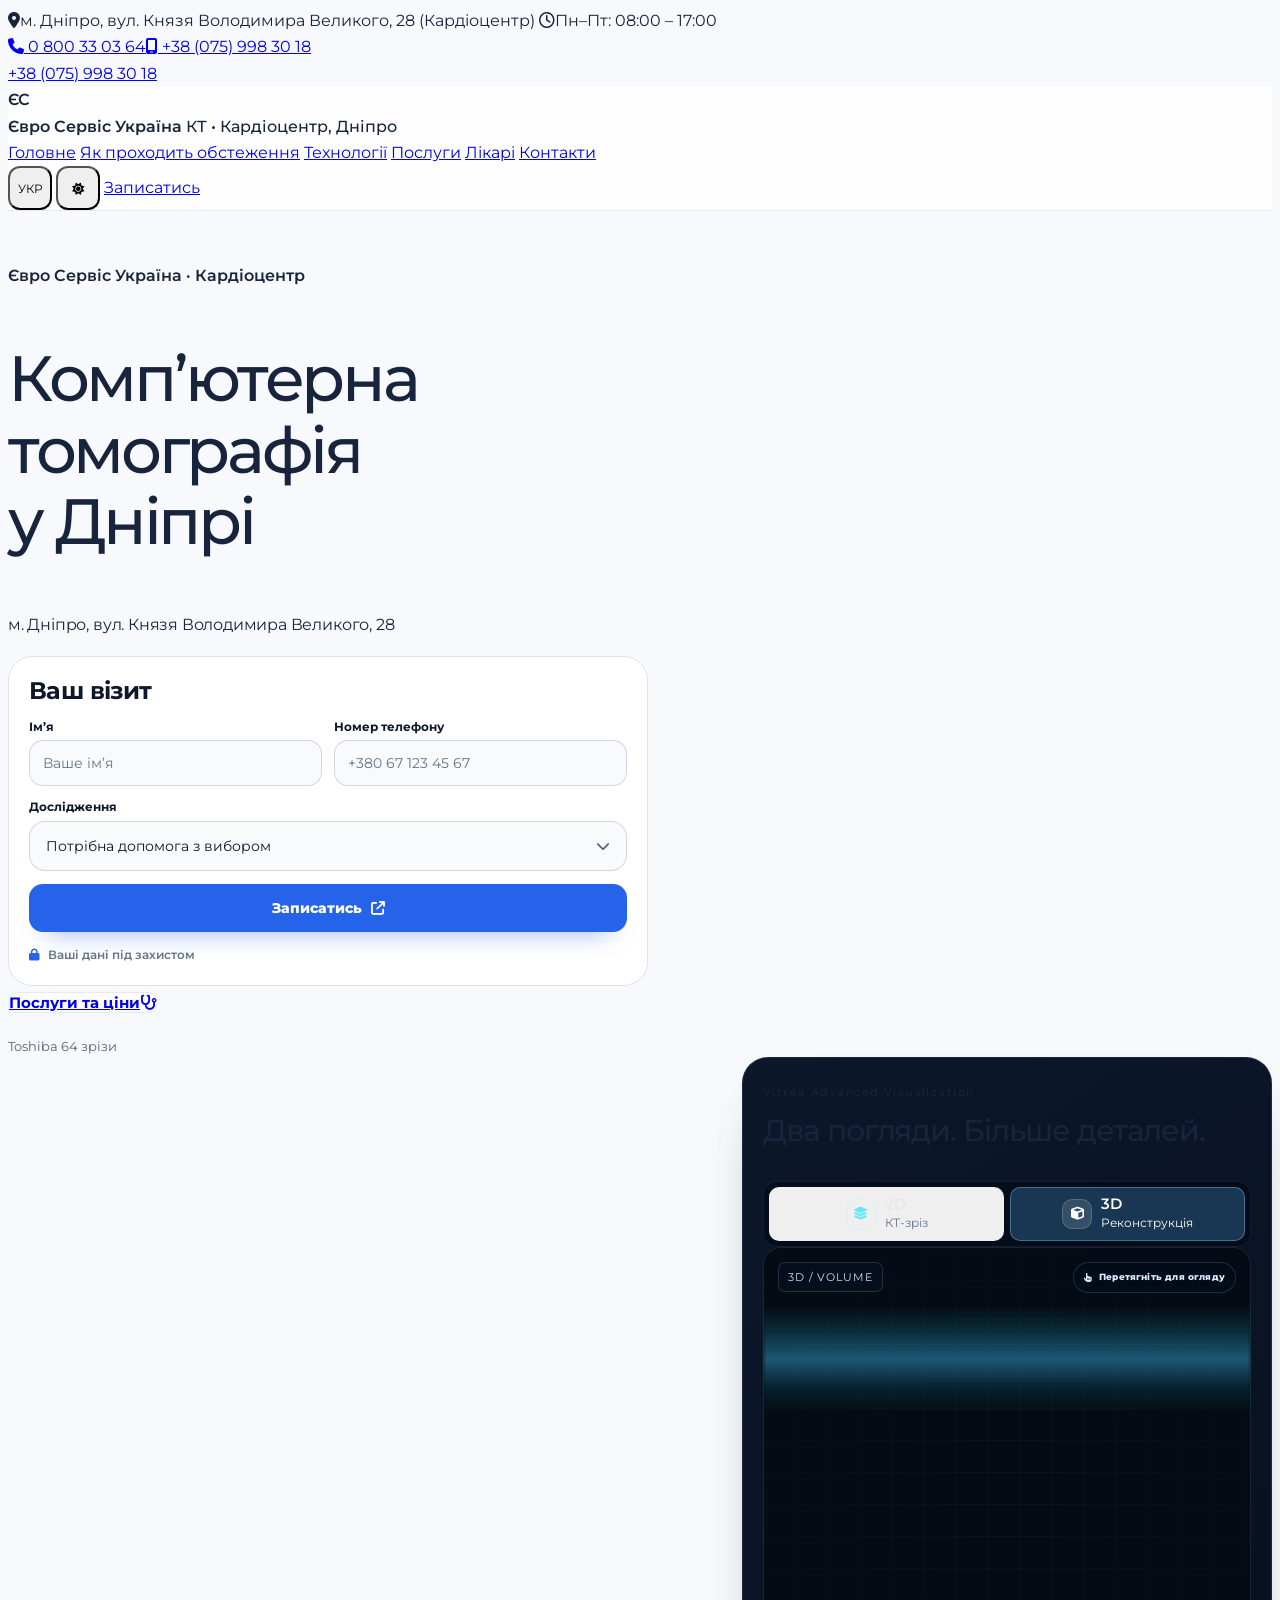
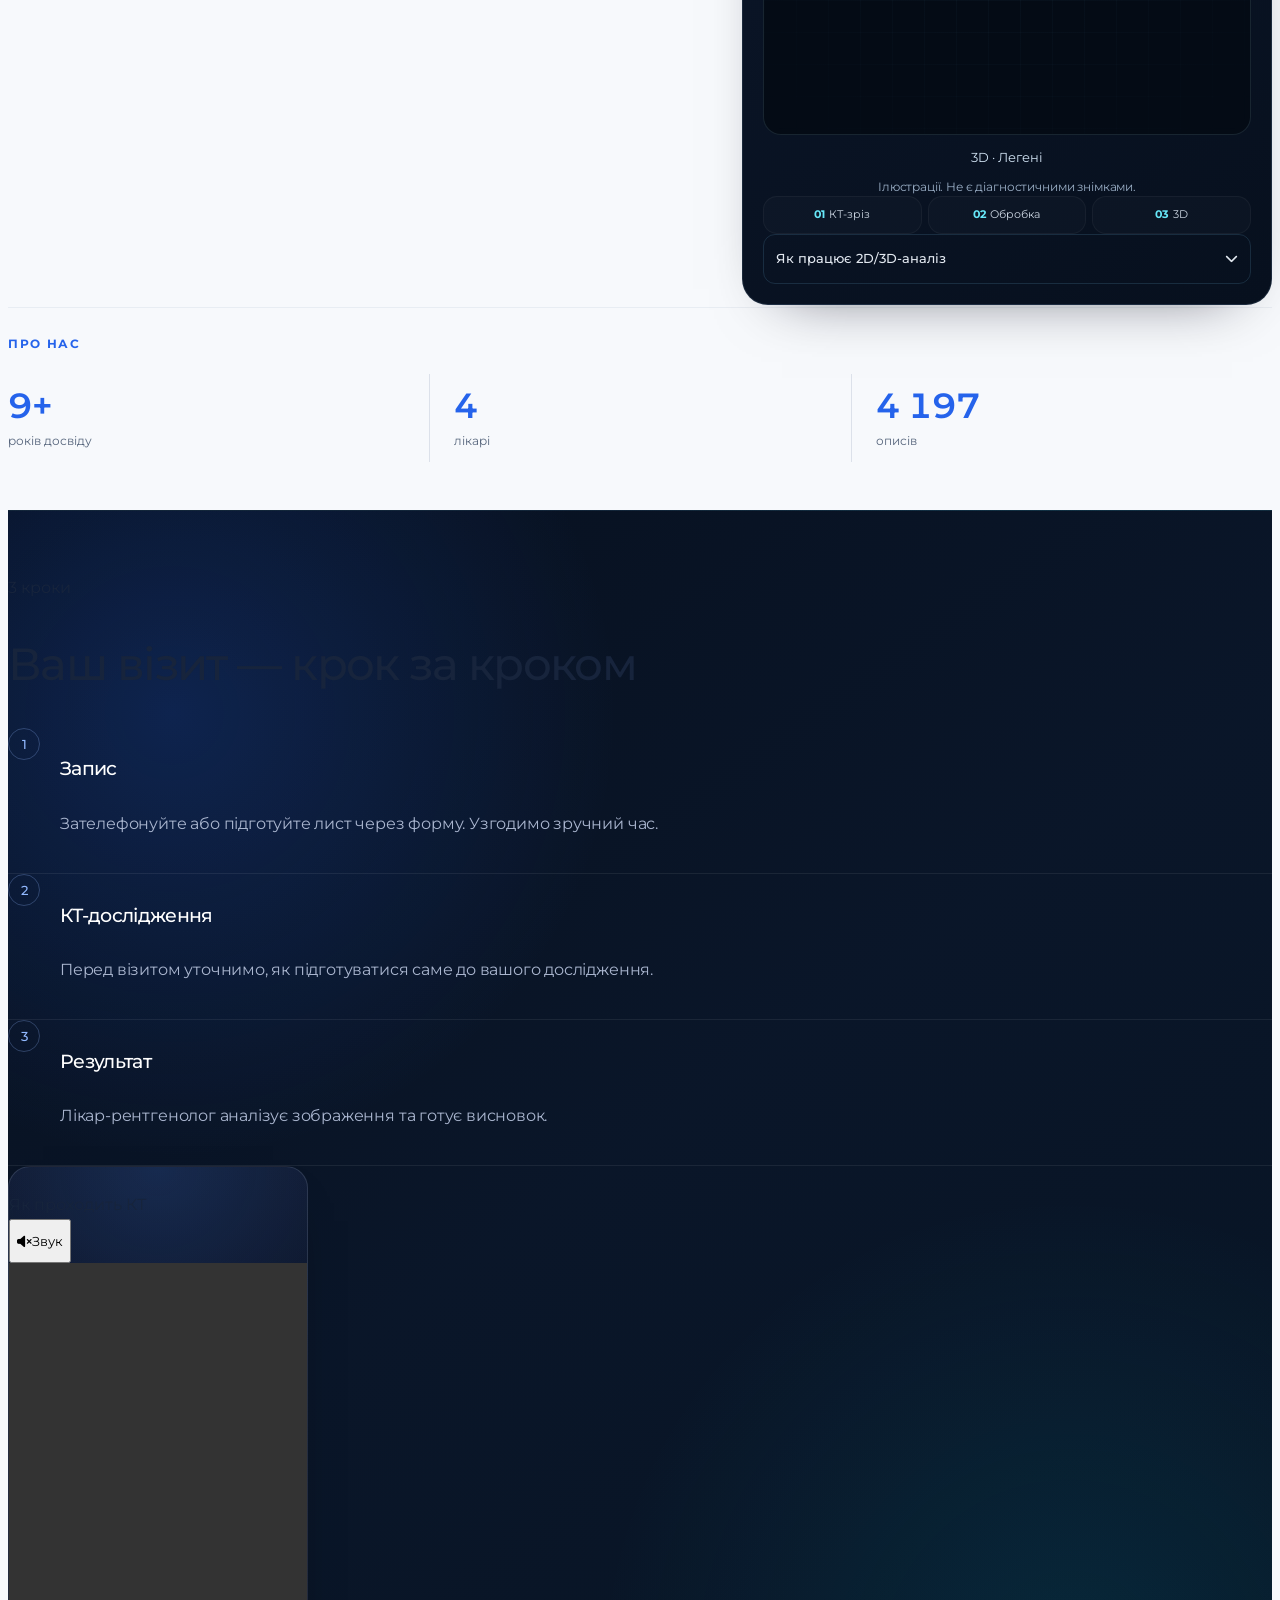
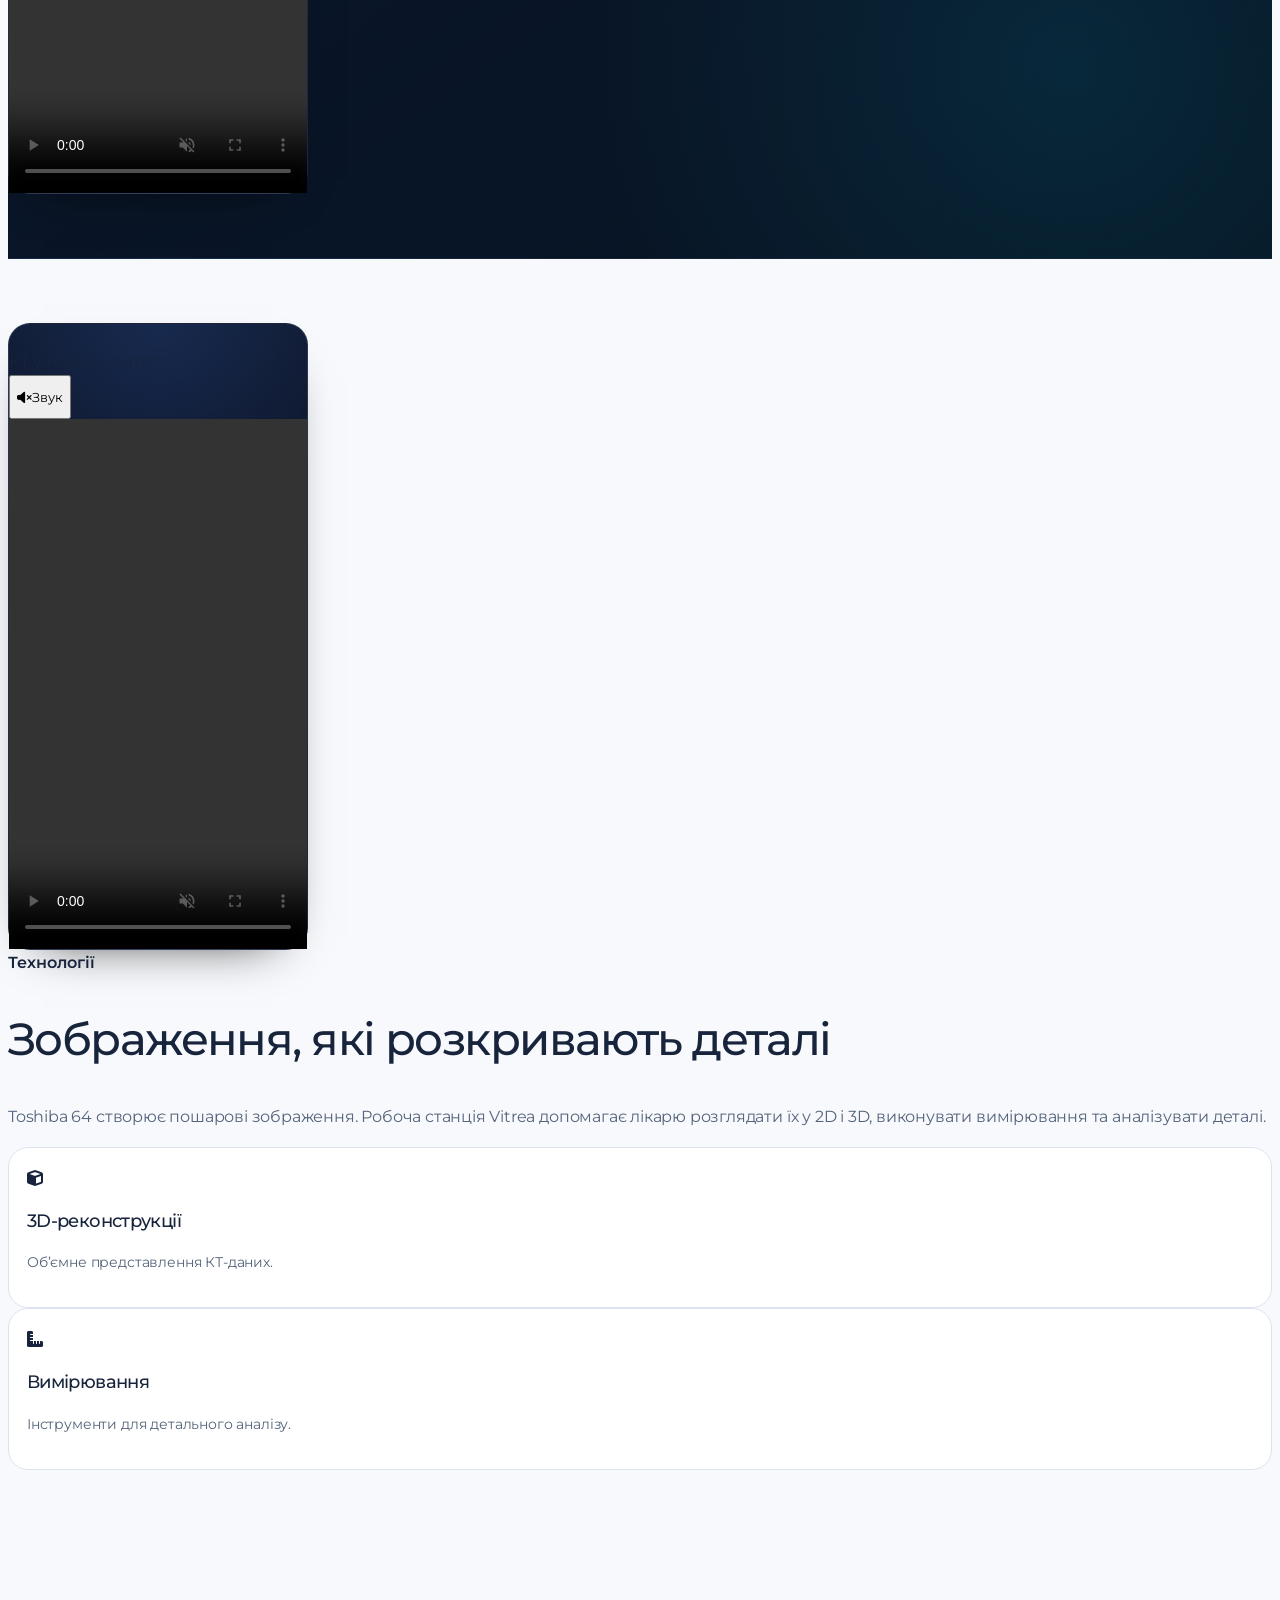
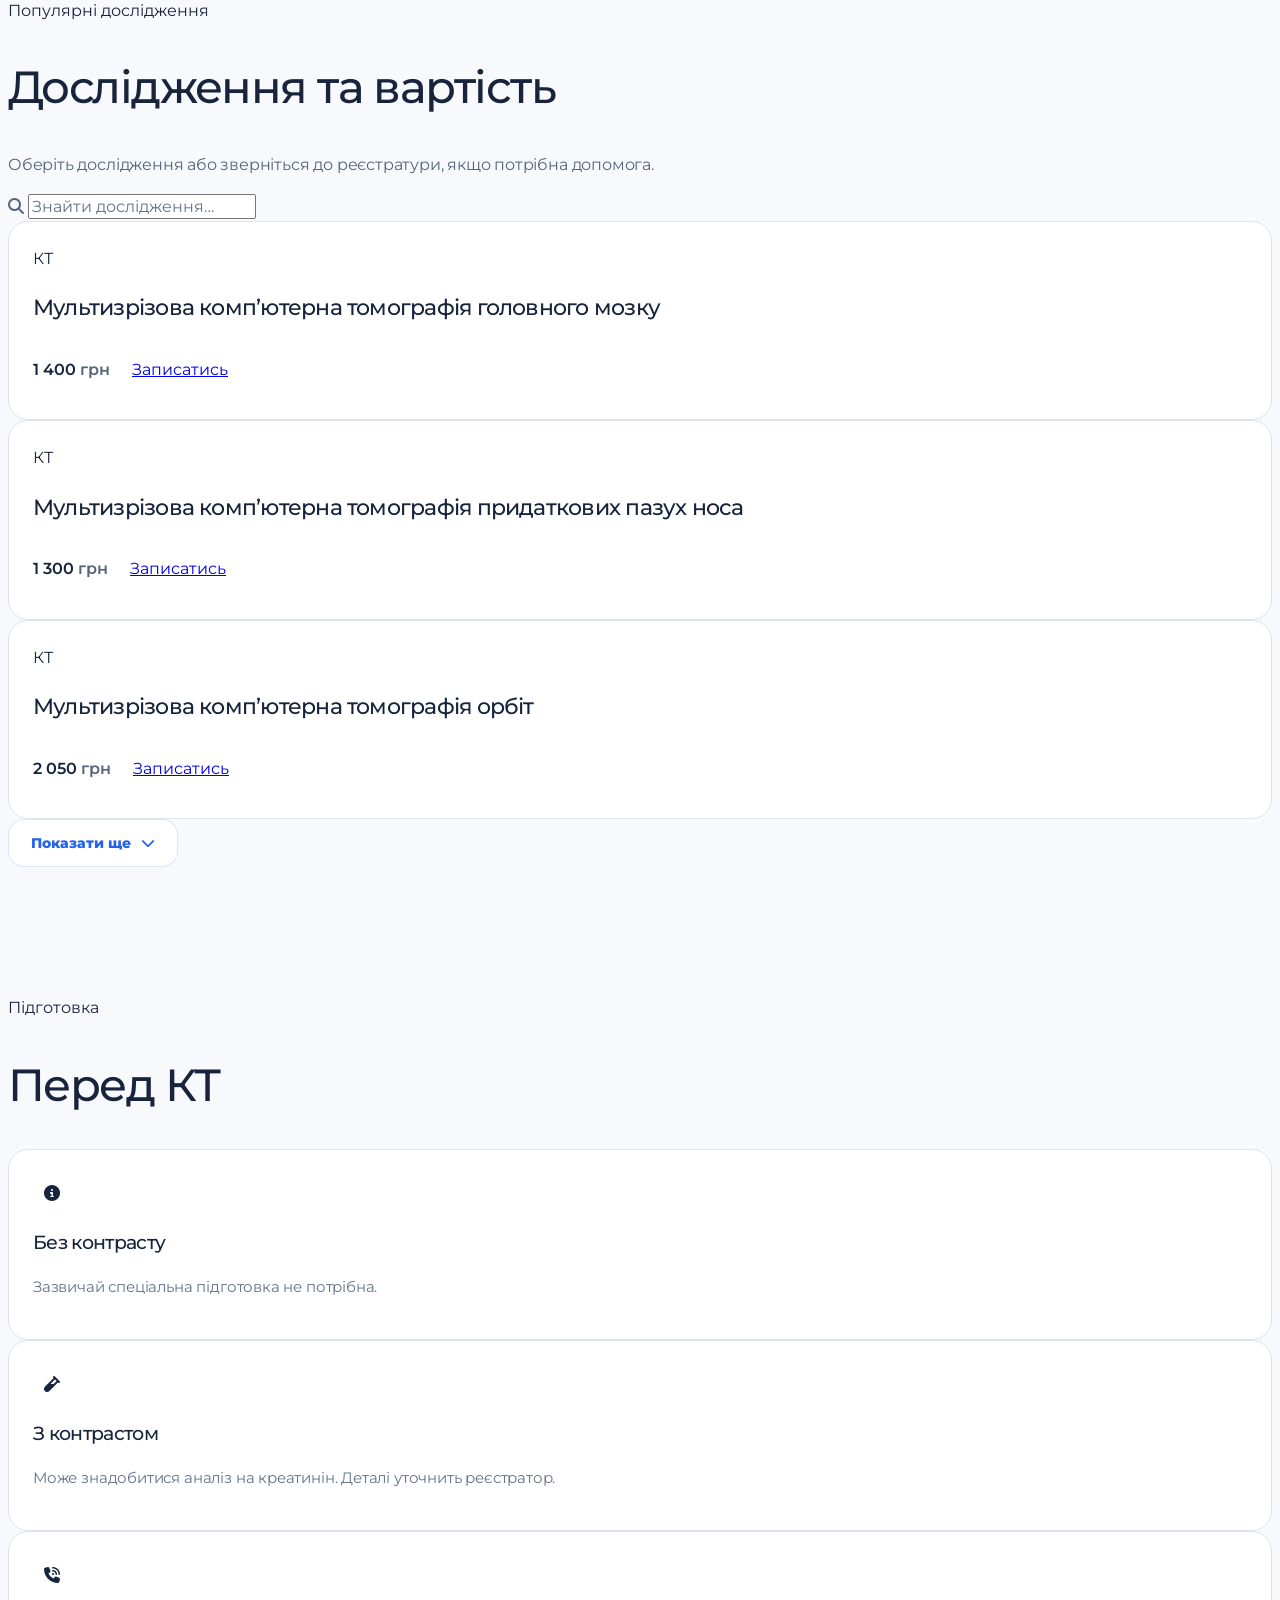
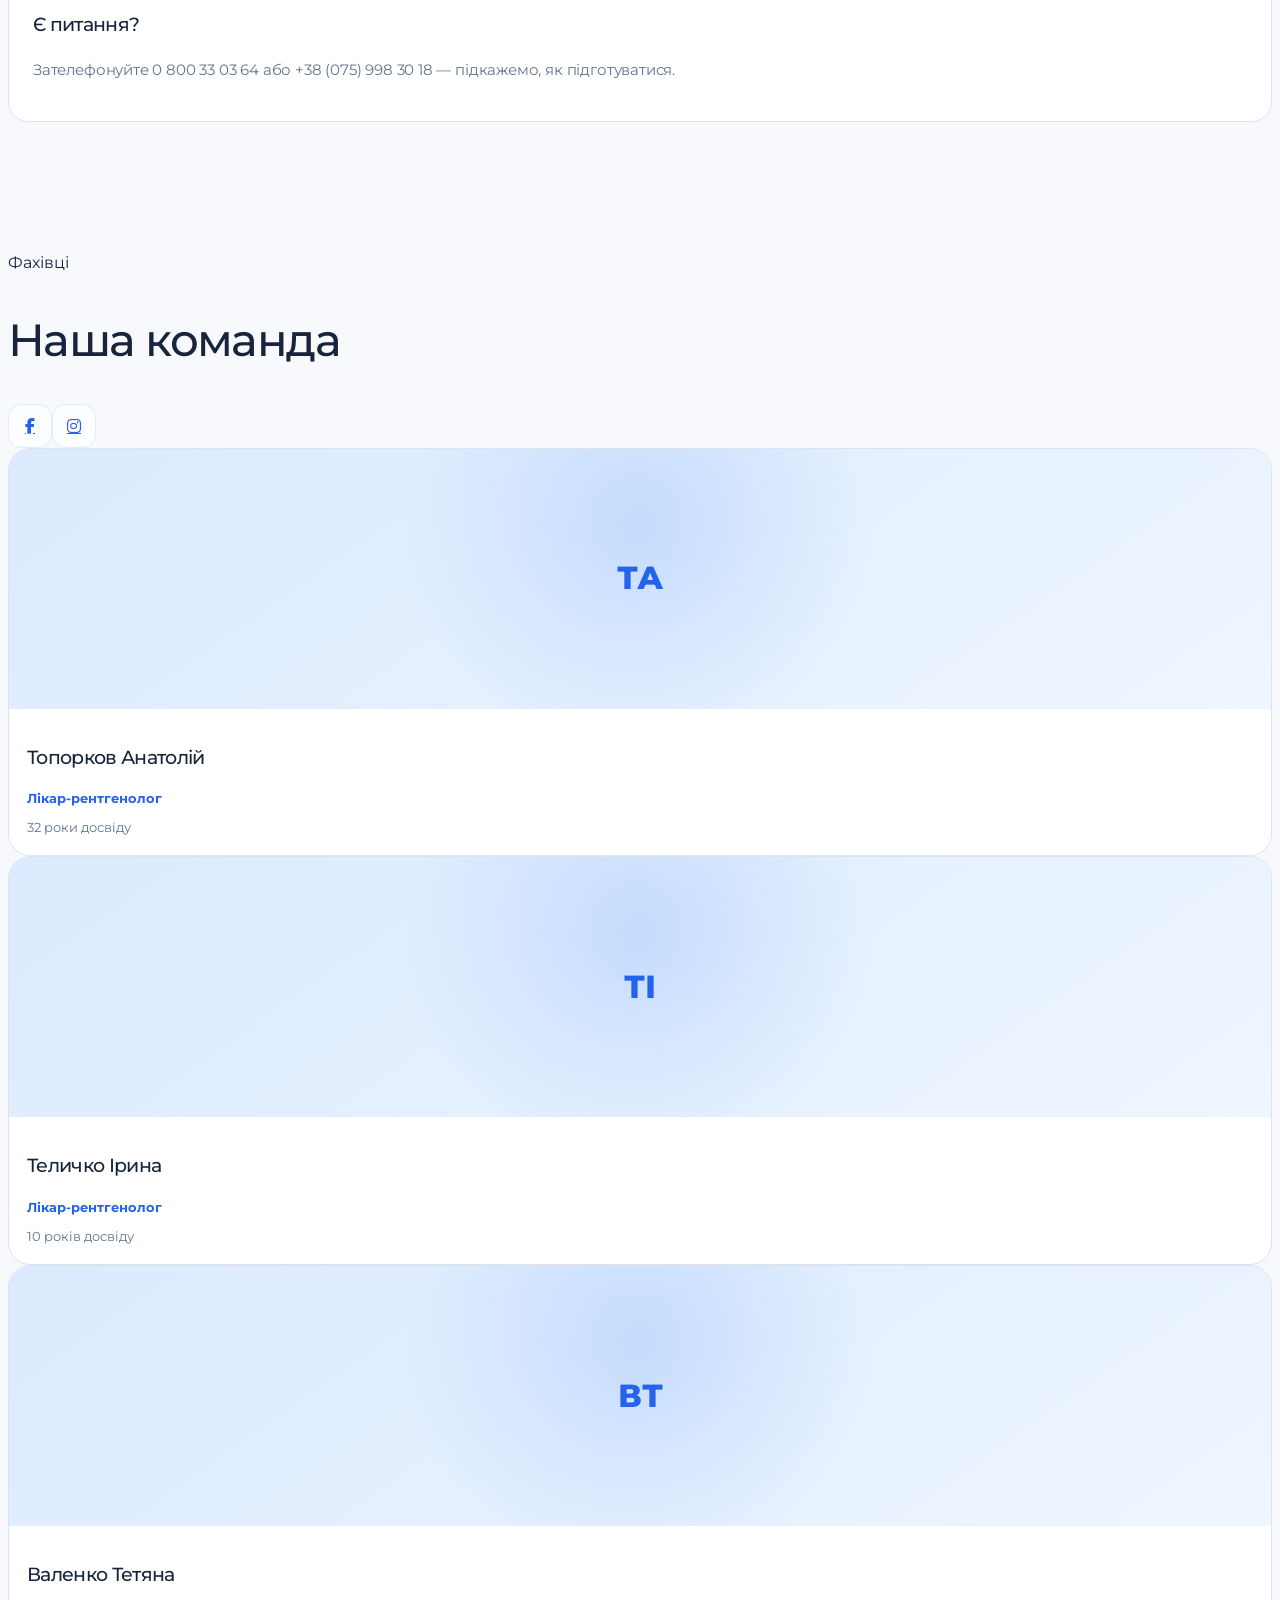
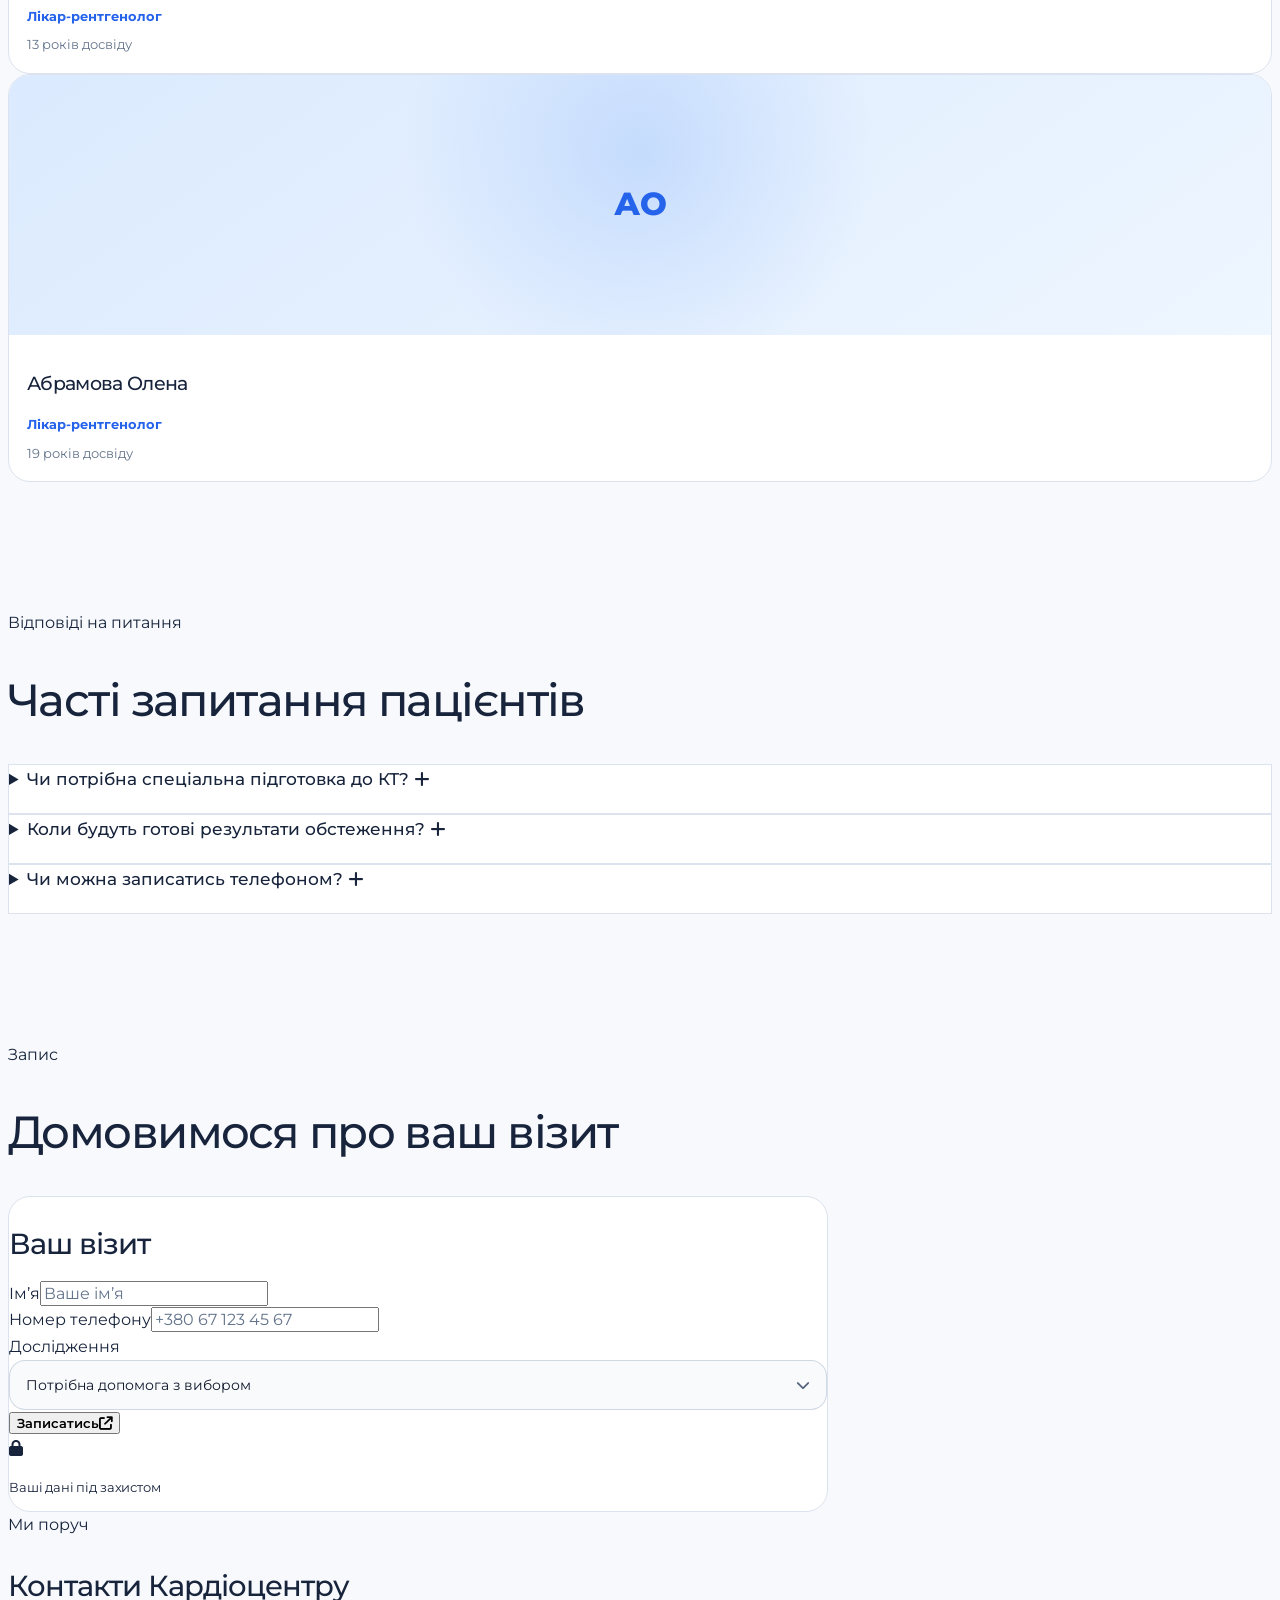
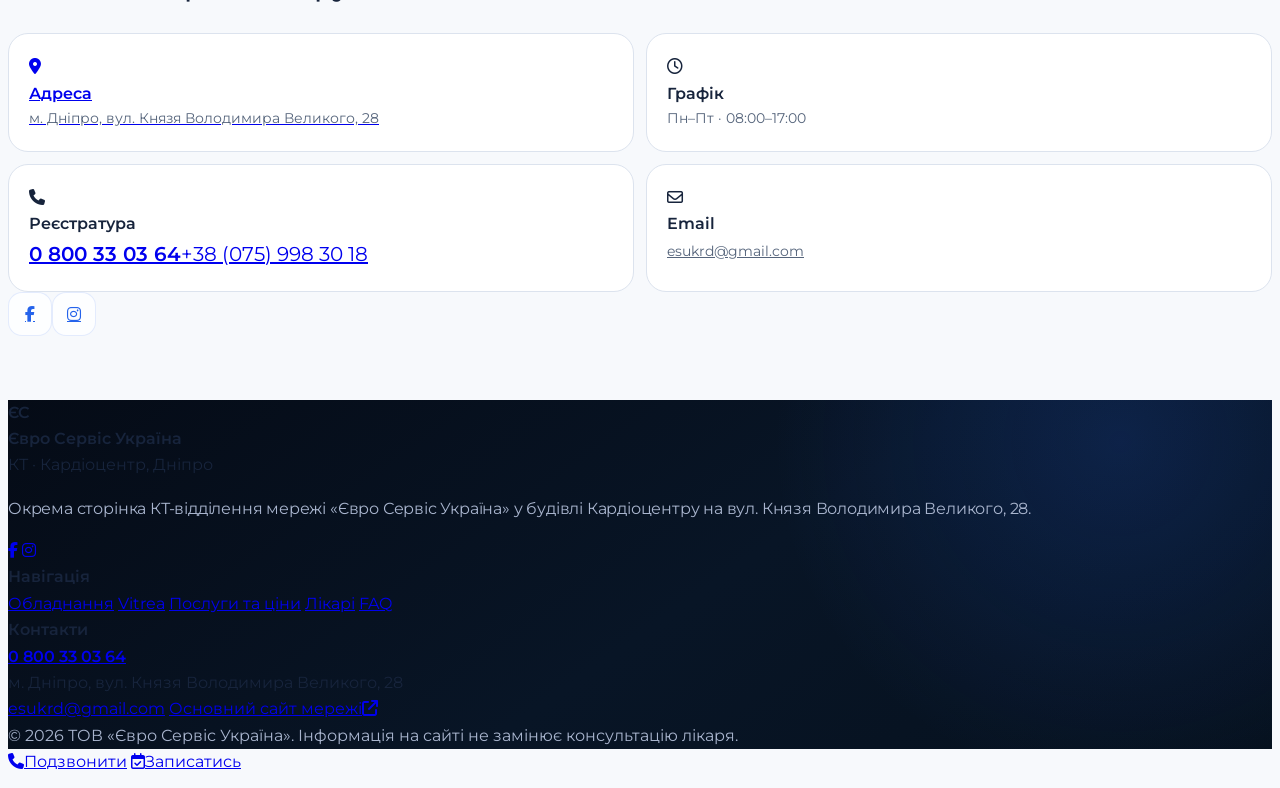
==== commit dcd630ac: "Add files via upload" ====
--- a/index.html
+++ b/index.html
@@ -2232,7 +2232,7 @@
                                 <div><label for="patientName" class="text-sm font-bold text-slate-900 dark:text-white block mb-2" data-lang-ua="Ім’я" data-lang-en="Name">Ім’я</label><input id="patientName" data-placeholder-ua="Ваше ім’я" data-placeholder-en="Your name" type="text" required minlength="2" maxlength="50" autocomplete="name" placeholder="Ваше ім’я" class="w-full min-h-[50px] bg-slate-50/90 dark:bg-slate-800 border border-slate-300/70 dark:border-slate-700 rounded-2xl px-4 py-3.5 text-sm focus:outline-none focus:border-blue-600 transition"></div>
                                 <div><label for="patientPhone" class="text-sm font-bold text-slate-900 dark:text-white block mb-2" data-lang-ua="Номер телефону" data-lang-en="Phone number">Номер телефону</label><input id="patientPhone" aria-describedby="phoneError" type="tel" required inputmode="tel" autocomplete="tel" maxlength="24" placeholder="+380 67 123 45 67" class="w-full min-h-[50px] bg-slate-50/90 dark:bg-slate-800 border border-slate-300/70 dark:border-slate-700 rounded-2xl px-4 py-3.5 text-sm focus:outline-none focus:border-blue-600 transition"><div id="phoneError" class="phone-error" data-lang-ua="Введіть український номер: +380 та 9 цифр." data-lang-en="Enter a Ukrainian phone number: +380 and 9 digits.">Введіть український номер: +380 та 9 цифр.</div></div>
                             </div>
-                            <div><label for="serviceSelect" class="text-sm font-bold text-slate-900 dark:text-white block mb-2" data-lang-ua="Дослідження" data-lang-en="Examination">Дослідження</label><select id="serviceSelect" required class="w-full min-h-[50px] bg-slate-50/90 dark:bg-slate-800 border border-slate-300/70 dark:border-slate-700 rounded-2xl px-4 py-3.5 text-sm focus:outline-none focus:border-blue-600 transition" class="service-native-select" aria-hidden="true" tabindex="-1"><option value="Потрібна допомога з вибором" data-lang-ua="Потрібна допомога з вибором" data-lang-en="I need help choosing">Потрібна допомога з вибором</option><option value="Мультизрізова комп’ютерна томографія головного мозку" data-lang-ua="Мультизрізова комп’ютерна томографія головного мозку" data-lang-en="Мультизрізова комп’ютерна томографія головного мозку">Мультизрізова комп’ютерна томографія головного мозку</option><option value="Мультизрізова комп’ютерна томографія придаткових пазух носа" data-lang-ua="Мультизрізова комп’ютерна томографія придаткових пазух носа" data-lang-en="Мультизрізова комп’ютерна томографія придаткових пазух носа">Мультизрізова комп’ютерна томографія придаткових пазух носа</option><option value="Мультизрізова комп’ютерна томографія орбіт" data-lang-ua="Мультизрізова комп’ютерна томографія орбіт" data-lang-en="Мультизрізова комп’ютерна томографія орбіт">Мультизрізова комп’ютерна томографія орбіт</option><option value="Мультизрізова комп’ютерна томографія скроневих кісток" data-lang-ua="Мультизрізова комп’ютерна томографія скроневих кісток" data-lang-en="Мультизрізова комп’ютерна томографія скроневих кісток">Мультизрізова комп’ютерна томографія скроневих кісток</option><option value="Мультизрізова комп’ютерна томографія шиї, гортані" data-lang-ua="Мультизрізова комп’ютерна томографія шиї, гортані" data-lang-en="Мультизрізова комп’ютерна томографія шиї, гортані">Мультизрізова комп’ютерна томографія шиї, гортані</option><option value="Мультизрізова комп’ютерна томографія шийного відділу хребта" data-lang-ua="Мультизрізова комп’ютерна томографія шийного відділу хребта" data-lang-en="Мультизрізова комп’ютерна томографія шийного відділу хребта">Мультизрізова комп’ютерна томографія шийного відділу хребта</option><option value="Мультизрізова комп’ютерна томографія грудного відділу хребта" data-lang-ua="Мультизрізова комп’ютерна томографія грудного відділу хребта" data-lang-en="Мультизрізова комп’ютерна томографія грудного відділу хребта">Мультизрізова комп’ютерна томографія грудного відділу хребта</option><option value="Мультизрізова комп’ютерна томографія попереково-крижового відділу хребта" data-lang-ua="Мультизрізова комп’ютерна томографія попереково-крижового відділу хребта" data-lang-en="Мультизрізова комп’ютерна томографія попереково-крижового відділу хребта">Мультизрізова комп’ютерна томографія попереково-крижового відділу хребта</option><option value="Мультизрізова комп’ютерна томографія органів грудної клітини та середостіння" data-lang-ua="Мультизрізова комп’ютерна томографія органів грудної клітини та середостіння" data-lang-en="Мультизрізова комп’ютерна томографія органів грудної клітини та середостіння">Мультизрізова комп’ютерна томографія органів грудної клітини та середостіння</option><option value="Мультизрізова комп’ютерна томографія органів черевної порожнини та заочеревинного простору" data-lang-ua="Мультизрізова комп’ютерна томографія органів черевної порожнини та заочеревинного простору" data-lang-en="Мультизрізова комп’ютерна томографія органів черевної порожнини та заочеревинного простору">Мультизрізова комп’ютерна томографія органів черевної порожнини та заочеревинного простору</option><option value="Мультизрізова комп’ютерна томографія органів малого тазу" data-lang-ua="Мультизрізова комп’ютерна томографія органів малого тазу" data-lang-en="Мультизрізова комп’ютерна томографія органів малого тазу">Мультизрізова комп’ютерна томографія органів малого тазу</option><option value="Мультизрізова комп’ютерна томографія плечового суглобу" data-lang-ua="Мультизрізова комп’ютерна томографія плечового суглобу" data-lang-en="Мультизрізова комп’ютерна томографія плечового суглобу">Мультизрізова комп’ютерна томографія плечового суглобу</option><option value="Мультизрізова комп’ютерна томографія плечових суглобів" data-lang-ua="Мультизрізова комп’ютерна томографія плечових суглобів" data-lang-en="Мультизрізова комп’ютерна томографія плечових суглобів">Мультизрізова комп’ютерна томографія плечових суглобів</option><option value="Мультизрізова комп’ютерна томографія ліктьового суглобу" data-lang-ua="Мультизрізова комп’ютерна томографія ліктьового суглобу" data-lang-en="Мультизрізова комп’ютерна томографія ліктьового суглобу">Мультизрізова комп’ютерна томографія ліктьового суглобу</option><option value="Мультизрізова комп’ютерна томографія ліктьових суглобів" data-lang-ua="Мультизрізова комп’ютерна томографія ліктьових суглобів" data-lang-en="Мультизрізова комп’ютерна томографія ліктьових суглобів">Мультизрізова комп’ютерна томографія ліктьових суглобів</option><option value="Мультизрізова комп’ютерна томографія променезап’ясткового суглобу" data-lang-ua="Мультизрізова комп’ютерна томографія променезап’ясткового суглобу" data-lang-en="Мультизрізова комп’ютерна томографія променезап’ясткового суглобу">Мультизрізова комп’ютерна томографія променезап’ясткового суглобу</option><option value="Мультизрізова комп’ютерна томографія променезап’ясткових суглобів" data-lang-ua="Мультизрізова комп’ютерна томографія променезап’ясткових суглобів" data-lang-en="Мультизрізова комп’ютерна томографія променезап’ясткових суглобів">Мультизрізова комп’ютерна томографія променезап’ясткових суглобів</option><option value="Мультизрізова комп’ютерна томографія кульшового суглобу" data-lang-ua="Мультизрізова комп’ютерна томографія кульшового суглобу" data-lang-en="Мультизрізова комп’ютерна томографія кульшового суглобу">Мультизрізова комп’ютерна томографія кульшового суглобу</option><option value="Мультизрізова комп’ютерна томографія кульшових суглобів" data-lang-ua="Мультизрізова комп’ютерна томографія кульшових суглобів" data-lang-en="Мультизрізова комп’ютерна томографія кульшових суглобів">Мультизрізова комп’ютерна томографія кульшових суглобів</option><option value="Мультизрізова комп’ютерна томографія колінного суглобу" data-lang-ua="Мультизрізова комп’ютерна томографія колінного суглобу" data-lang-en="Мультизрізова комп’ютерна томографія колінного суглобу">Мультизрізова комп’ютерна томографія колінного суглобу</option><option value="Мультизрізова комп’ютерна томографія колінних суглобів" data-lang-ua="Мультизрізова комп’ютерна томографія колінних суглобів" data-lang-en="Мультизрізова комп’ютерна томографія колінних суглобів">Мультизрізова комп’ютерна томографія колінних суглобів</option><option value="Мультизрізова комп’ютерна томографія гомілковостопного суглобу" data-lang-ua="Мультизрізова комп’ютерна томографія гомілковостопного суглобу" data-lang-en="Мультизрізова комп’ютерна томографія гомілковостопного суглобу">Мультизрізова комп’ютерна томографія гомілковостопного суглобу</option><option value="Мультизрізова комп’ютерна томографія гомілковостопних суглобів" data-lang-ua="Мультизрізова комп’ютерна томографія гомілковостопних суглобів" data-lang-en="Мультизрізова комп’ютерна томографія гомілковостопних суглобів">Мультизрізова комп’ютерна томографія гомілковостопних суглобів</option><option value="Мультизрізова комп’ютерна томографія кисті" data-lang-ua="Мультизрізова комп’ютерна томографія кисті" data-lang-en="Мультизрізова комп’ютерна томографія кисті">Мультизрізова комп’ютерна томографія кисті</option><option value="Мультизрізова комп’ютерна томографія кистей" data-lang-ua="Мультизрізова комп’ютерна томографія кистей" data-lang-en="Мультизрізова комп’ютерна томографія кистей">Мультизрізова комп’ютерна томографія кистей</option><option value="Мультизрізова комп’ютерна томографія стопи" data-lang-ua="Мультизрізова комп’ютерна томографія стопи" data-lang-en="Мультизрізова комп’ютерна томографія стопи">Мультизрізова комп’ютерна томографія стопи</option><option value="Мультизрізова комп’ютерна томографія стоп" data-lang-ua="Мультизрізова комп’ютерна томографія стоп" data-lang-en="Мультизрізова комп’ютерна томографія стоп">Мультизрізова комп’ютерна томографія стоп</option><option value="Мультизрізова комп’ютерна томографія плеча" data-lang-ua="Мультизрізова комп’ютерна томографія плеча" data-lang-en="Мультизрізова комп’ютерна томографія плеча">Мультизрізова комп’ютерна томографія плеча</option><option value="Мультизрізова комп’ютерна томографія плечей" data-lang-ua="Мультизрізова комп’ютерна томографія плечей" data-lang-en="Мультизрізова комп’ютерна томографія плечей">Мультизрізова комп’ютерна томографія плечей</option><option value="Мультизрізова комп’ютерна томографія передпліччя" data-lang-ua="Мультизрізова комп’ютерна томографія передпліччя" data-lang-en="Мультизрізова комп’ютерна томографія передпліччя">Мультизрізова комп’ютерна томографія передпліччя</option></select><button type="button" id="servicePickerButton" class="service-picker-button" onclick="openServicePicker('serviceSelect', 'servicePickerButton')">
+                            <div><label for="serviceSelect" class="text-sm font-bold text-slate-900 dark:text-white block mb-2" data-lang-ua="Дослідження" data-lang-en="Examination">Дослідження</label><select id="serviceSelect" required class="service-native-select" aria-hidden="true" tabindex="-1"><option value="Потрібна допомога з вибором" data-lang-ua="Потрібна допомога з вибором" data-lang-en="I need help choosing">Потрібна допомога з вибором</option><option value="Мультизрізова комп’ютерна томографія головного мозку" data-lang-ua="Мультизрізова комп’ютерна томографія головного мозку" data-lang-en="Мультизрізова комп’ютерна томографія головного мозку">Мультизрізова комп’ютерна томографія головного мозку</option><option value="Мультизрізова комп’ютерна томографія придаткових пазух носа" data-lang-ua="Мультизрізова комп’ютерна томографія придаткових пазух носа" data-lang-en="Мультизрізова комп’ютерна томографія придаткових пазух носа">Мультизрізова комп’ютерна томографія придаткових пазух носа</option><option value="Мультизрізова комп’ютерна томографія орбіт" data-lang-ua="Мультизрізова комп’ютерна томографія орбіт" data-lang-en="Мультизрізова комп’ютерна томографія орбіт">Мультизрізова комп’ютерна томографія орбіт</option><option value="Мультизрізова комп’ютерна томографія скроневих кісток" data-lang-ua="Мультизрізова комп’ютерна томографія скроневих кісток" data-lang-en="Мультизрізова комп’ютерна томографія скроневих кісток">Мультизрізова комп’ютерна томографія скроневих кісток</option><option value="Мультизрізова комп’ютерна томографія шиї, гортані" data-lang-ua="Мультизрізова комп’ютерна томографія шиї, гортані" data-lang-en="Мультизрізова комп’ютерна томографія шиї, гортані">Мультизрізова комп’ютерна томографія шиї, гортані</option><option value="Мультизрізова комп’ютерна томографія шийного відділу хребта" data-lang-ua="Мультизрізова комп’ютерна томографія шийного відділу хребта" data-lang-en="Мультизрізова комп’ютерна томографія шийного відділу хребта">Мультизрізова комп’ютерна томографія шийного відділу хребта</option><option value="Мультизрізова комп’ютерна томографія грудного відділу хребта" data-lang-ua="Мультизрізова комп’ютерна томографія грудного відділу хребта" data-lang-en="Мультизрізова комп’ютерна томографія грудного відділу хребта">Мультизрізова комп’ютерна томографія грудного відділу хребта</option><option value="Мультизрізова комп’ютерна томографія попереково-крижового відділу хребта" data-lang-ua="Мультизрізова комп’ютерна томографія попереково-крижового відділу хребта" data-lang-en="Мультизрізова комп’ютерна томографія попереково-крижового відділу хребта">Мультизрізова комп’ютерна томографія попереково-крижового відділу хребта</option><option value="Мультизрізова комп’ютерна томографія органів грудної клітини та середостіння" data-lang-ua="Мультизрізова комп’ютерна томографія органів грудної клітини та середостіння" data-lang-en="Мультизрізова комп’ютерна томографія органів грудної клітини та середостіння">Мультизрізова комп’ютерна томографія органів грудної клітини та середостіння</option><option value="Мультизрізова комп’ютерна томографія органів черевної порожнини та заочеревинного простору" data-lang-ua="Мультизрізова комп’ютерна томографія органів черевної порожнини та заочеревинного простору" data-lang-en="Мультизрізова комп’ютерна томографія органів черевної порожнини та заочеревинного простору">Мультизрізова комп’ютерна томографія органів черевної порожнини та заочеревинного простору</option><option value="Мультизрізова комп’ютерна томографія органів малого тазу" data-lang-ua="Мультизрізова комп’ютерна томографія органів малого тазу" data-lang-en="Мультизрізова комп’ютерна томографія органів малого тазу">Мультизрізова комп’ютерна томографія органів малого тазу</option><option value="Мультизрізова комп’ютерна томографія плечового суглобу" data-lang-ua="Мультизрізова комп’ютерна томографія плечового суглобу" data-lang-en="Мультизрізова комп’ютерна томографія плечового суглобу">Мультизрізова комп’ютерна томографія плечового суглобу</option><option value="Мультизрізова комп’ютерна томографія плечових суглобів" data-lang-ua="Мультизрізова комп’ютерна томографія плечових суглобів" data-lang-en="Мультизрізова комп’ютерна томографія плечових суглобів">Мультизрізова комп’ютерна томографія плечових суглобів</option><option value="Мультизрізова комп’ютерна томографія ліктьового суглобу" data-lang-ua="Мультизрізова комп’ютерна томографія ліктьового суглобу" data-lang-en="Мультизрізова комп’ютерна томографія ліктьового суглобу">Мультизрізова комп’ютерна томографія ліктьового суглобу</option><option value="Мультизрізова комп’ютерна томографія ліктьових суглобів" data-lang-ua="Мультизрізова комп’ютерна томографія ліктьових суглобів" data-lang-en="Мультизрізова комп’ютерна томографія ліктьових суглобів">Мультизрізова комп’ютерна томографія ліктьових суглобів</option><option value="Мультизрізова комп’ютерна томографія променезап’ясткового суглобу" data-lang-ua="Мультизрізова комп’ютерна томографія променезап’ясткового суглобу" data-lang-en="Мультизрізова комп’ютерна томографія променезап’ясткового суглобу">Мультизрізова комп’ютерна томографія променезап’ясткового суглобу</option><option value="Мультизрізова комп’ютерна томографія променезап’ясткових суглобів" data-lang-ua="Мультизрізова комп’ютерна томографія променезап’ясткових суглобів" data-lang-en="Мультизрізова комп’ютерна томографія променезап’ясткових суглобів">Мультизрізова комп’ютерна томографія променезап’ясткових суглобів</option><option value="Мультизрізова комп’ютерна томографія кульшового суглобу" data-lang-ua="Мультизрізова комп’ютерна томографія кульшового суглобу" data-lang-en="Мультизрізова комп’ютерна томографія кульшового суглобу">Мультизрізова комп’ютерна томографія кульшового суглобу</option><option value="Мультизрізова комп’ютерна томографія кульшових суглобів" data-lang-ua="Мультизрізова комп’ютерна томографія кульшових суглобів" data-lang-en="Мультизрізова комп’ютерна томографія кульшових суглобів">Мультизрізова комп’ютерна томографія кульшових суглобів</option><option value="Мультизрізова комп’ютерна томографія колінного суглобу" data-lang-ua="Мультизрізова комп’ютерна томографія колінного суглобу" data-lang-en="Мультизрізова комп’ютерна томографія колінного суглобу">Мультизрізова комп’ютерна томографія колінного суглобу</option><option value="Мультизрізова комп’ютерна томографія колінних суглобів" data-lang-ua="Мультизрізова комп’ютерна томографія колінних суглобів" data-lang-en="Мультизрізова комп’ютерна томографія колінних суглобів">Мультизрізова комп’ютерна томографія колінних суглобів</option><option value="Мультизрізова комп’ютерна томографія гомілковостопного суглобу" data-lang-ua="Мультизрізова комп’ютерна томографія гомілковостопного суглобу" data-lang-en="Мультизрізова комп’ютерна томографія гомілковостопного суглобу">Мультизрізова комп’ютерна томографія гомілковостопного суглобу</option><option value="Мультизрізова комп’ютерна томографія гомілковостопних суглобів" data-lang-ua="Мультизрізова комп’ютерна томографія гомілковостопних суглобів" data-lang-en="Мультизрізова комп’ютерна томографія гомілковостопних суглобів">Мультизрізова комп’ютерна томографія гомілковостопних суглобів</option><option value="Мультизрізова комп’ютерна томографія кисті" data-lang-ua="Мультизрізова комп’ютерна томографія кисті" data-lang-en="Мультизрізова комп’ютерна томографія кисті">Мультизрізова комп’ютерна томографія кисті</option><option value="Мультизрізова комп’ютерна томографія кистей" data-lang-ua="Мультизрізова комп’ютерна томографія кистей" data-lang-en="Мультизрізова комп’ютерна томографія кистей">Мультизрізова комп’ютерна томографія кистей</option><option value="Мультизрізова комп’ютерна томографія стопи" data-lang-ua="Мультизрізова комп’ютерна томографія стопи" data-lang-en="Мультизрізова комп’ютерна томографія стопи">Мультизрізова комп’ютерна томографія стопи</option><option value="Мультизрізова комп’ютерна томографія стоп" data-lang-ua="Мультизрізова комп’ютерна томографія стоп" data-lang-en="Мультизрізова комп’ютерна томографія стоп">Мультизрізова комп’ютерна томографія стоп</option><option value="Мультизрізова комп’ютерна томографія плеча" data-lang-ua="Мультизрізова комп’ютерна томографія плеча" data-lang-en="Мультизрізова комп’ютерна томографія плеча">Мультизрізова комп’ютерна томографія плеча</option><option value="Мультизрізова комп’ютерна томографія плечей" data-lang-ua="Мультизрізова комп’ютерна томографія плечей" data-lang-en="Мультизрізова комп’ютерна томографія плечей">Мультизрізова комп’ютерна томографія плечей</option><option value="Мультизрізова комп’ютерна томографія передпліччя" data-lang-ua="Мультизрізова комп’ютерна томографія передпліччя" data-lang-en="Мультизрізова комп’ютерна томографія передпліччя">Мультизрізова комп’ютерна томографія передпліччя</option></select><button type="button" id="servicePickerButton" class="service-picker-button" onclick="openServicePicker('serviceSelect', 'servicePickerButton')">
         <span class="service-picker-label">Потрібна допомога з вибором</span>
         <i class="fa-solid fa-chevron-down text-xs text-slate-500" aria-hidden="true"></i>
     </button></div>
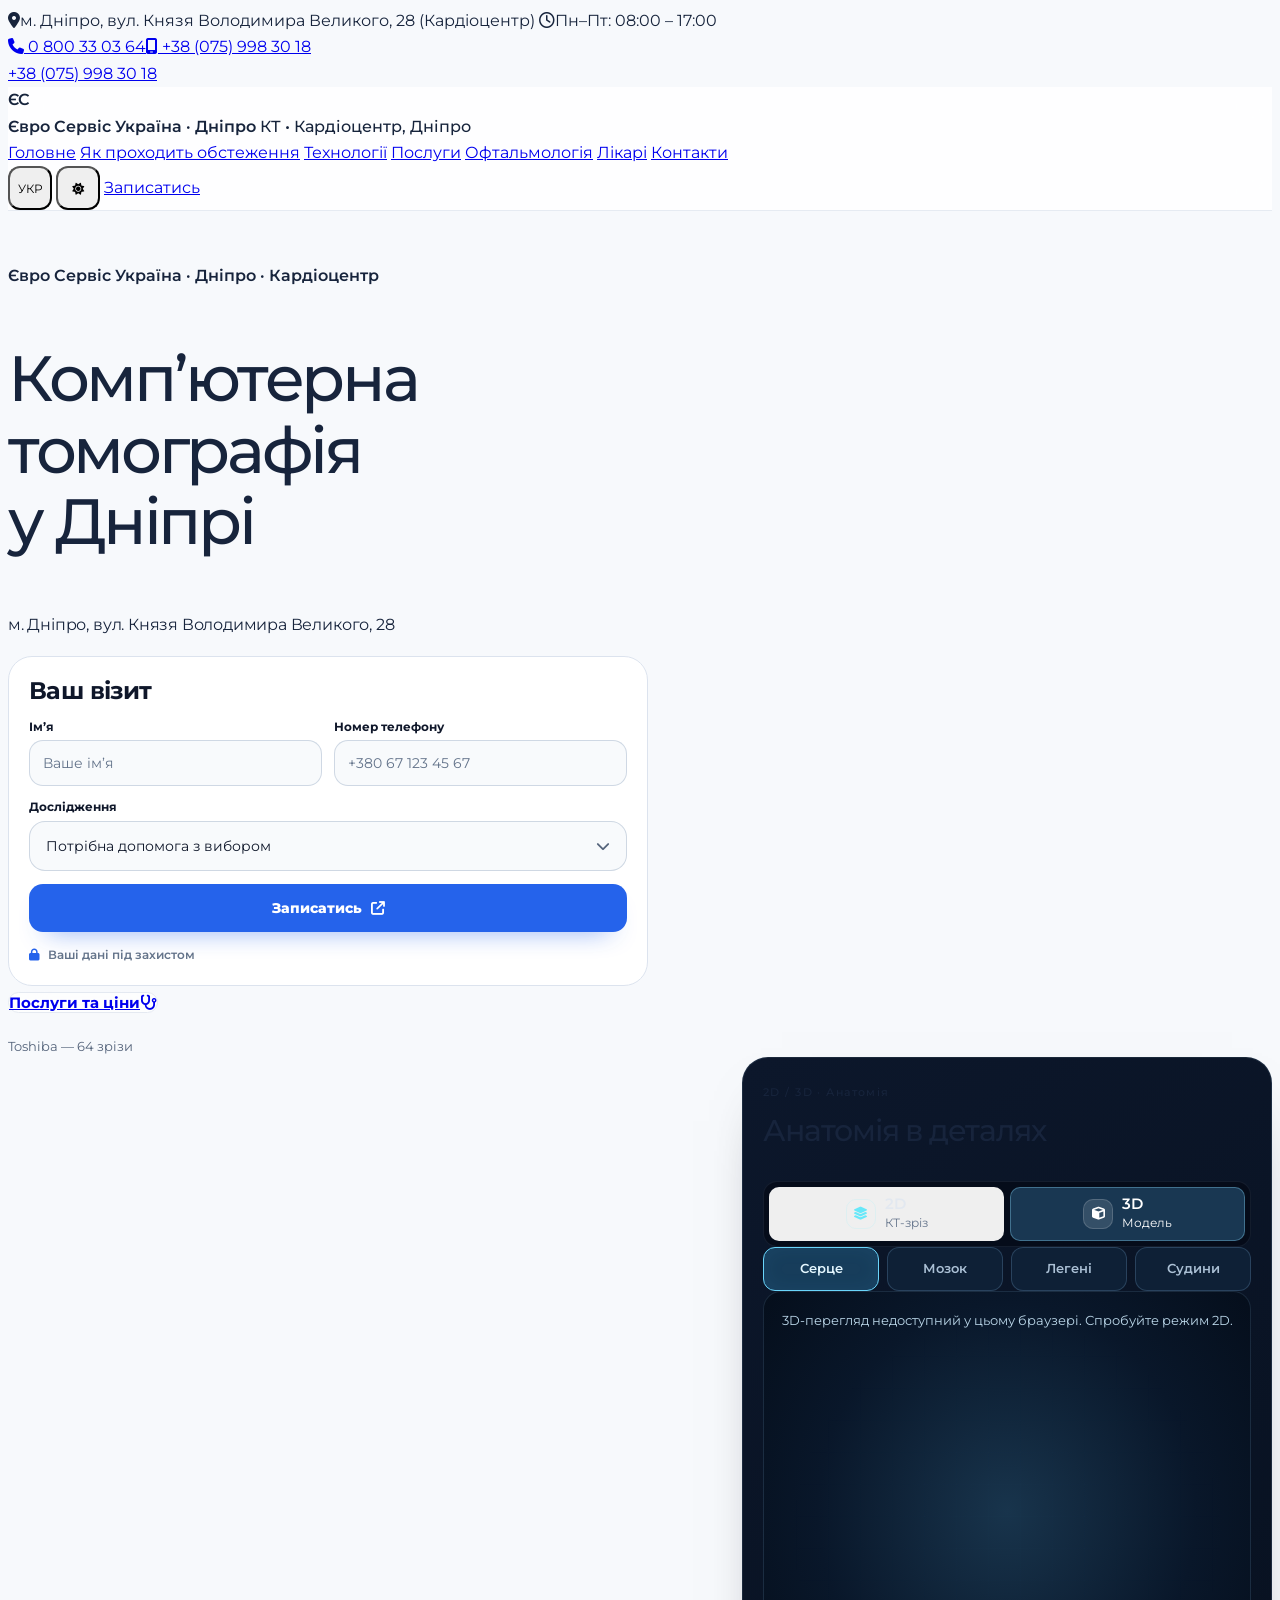
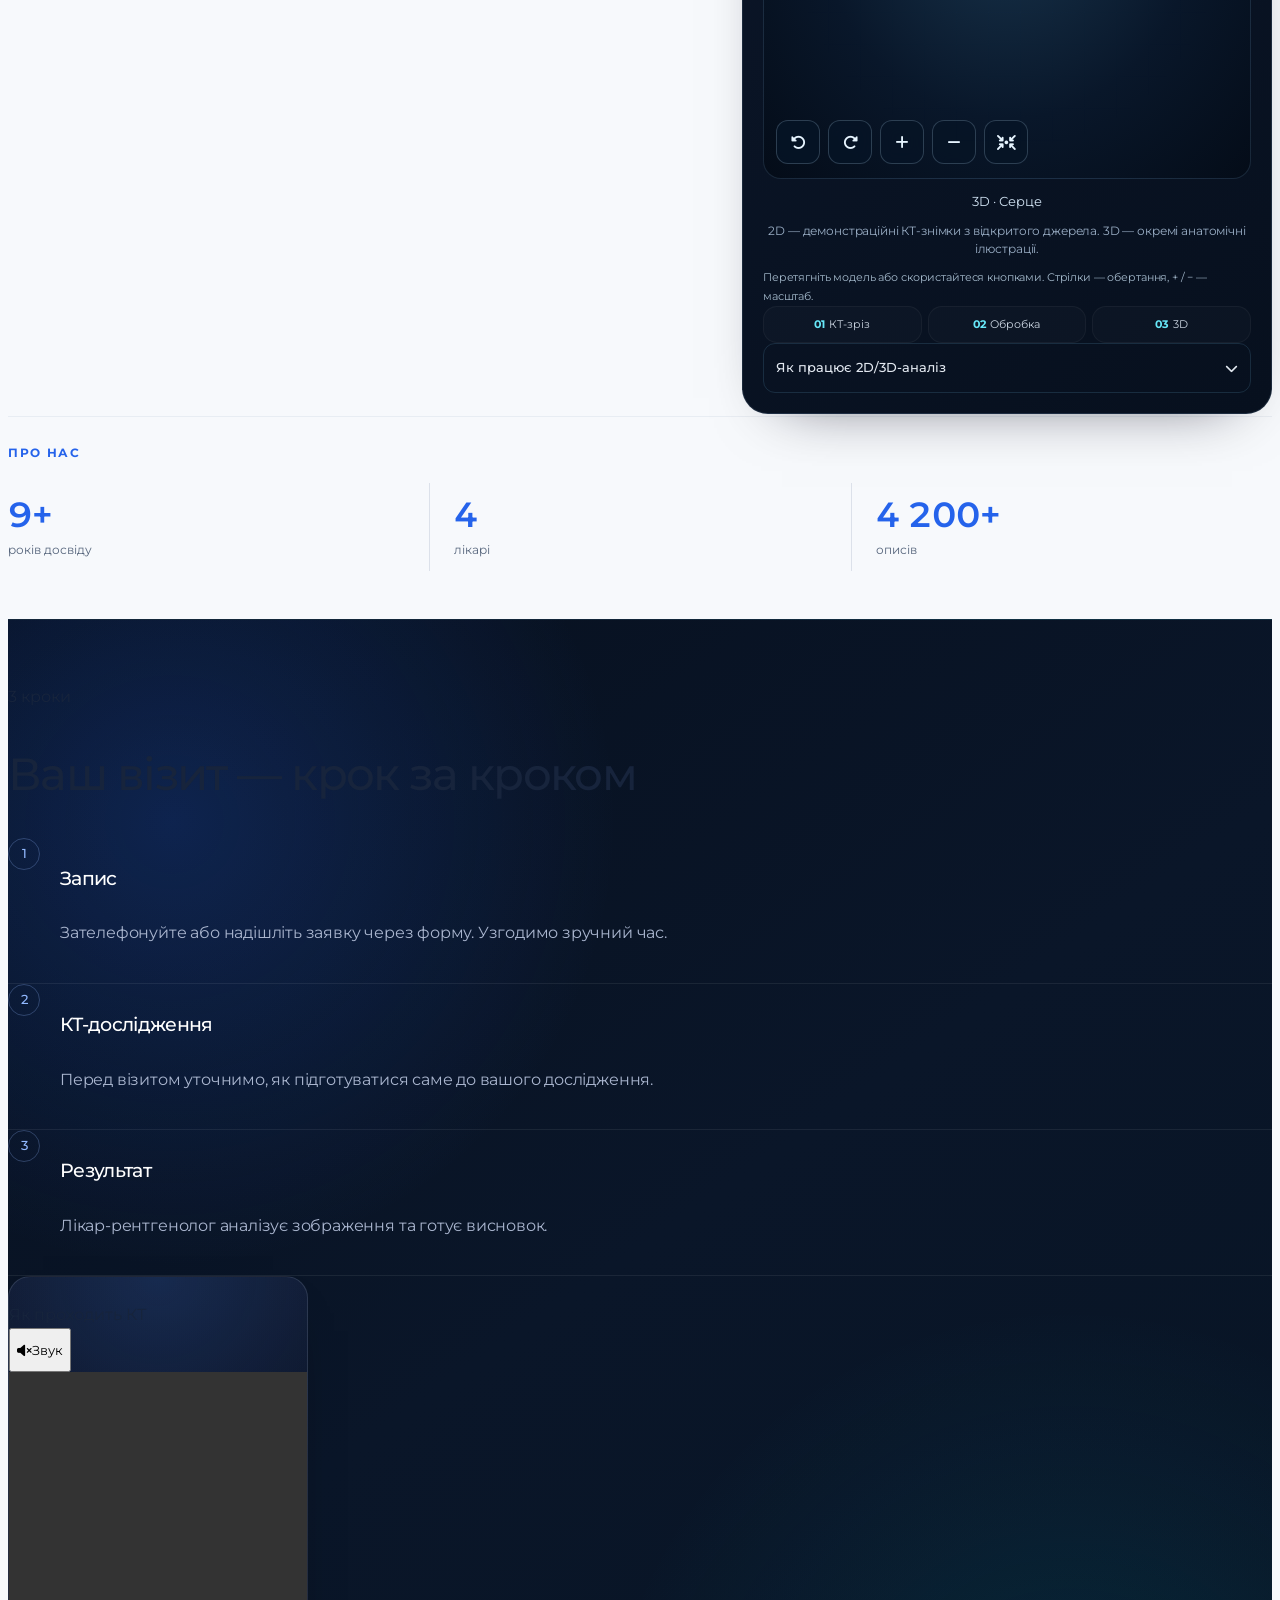
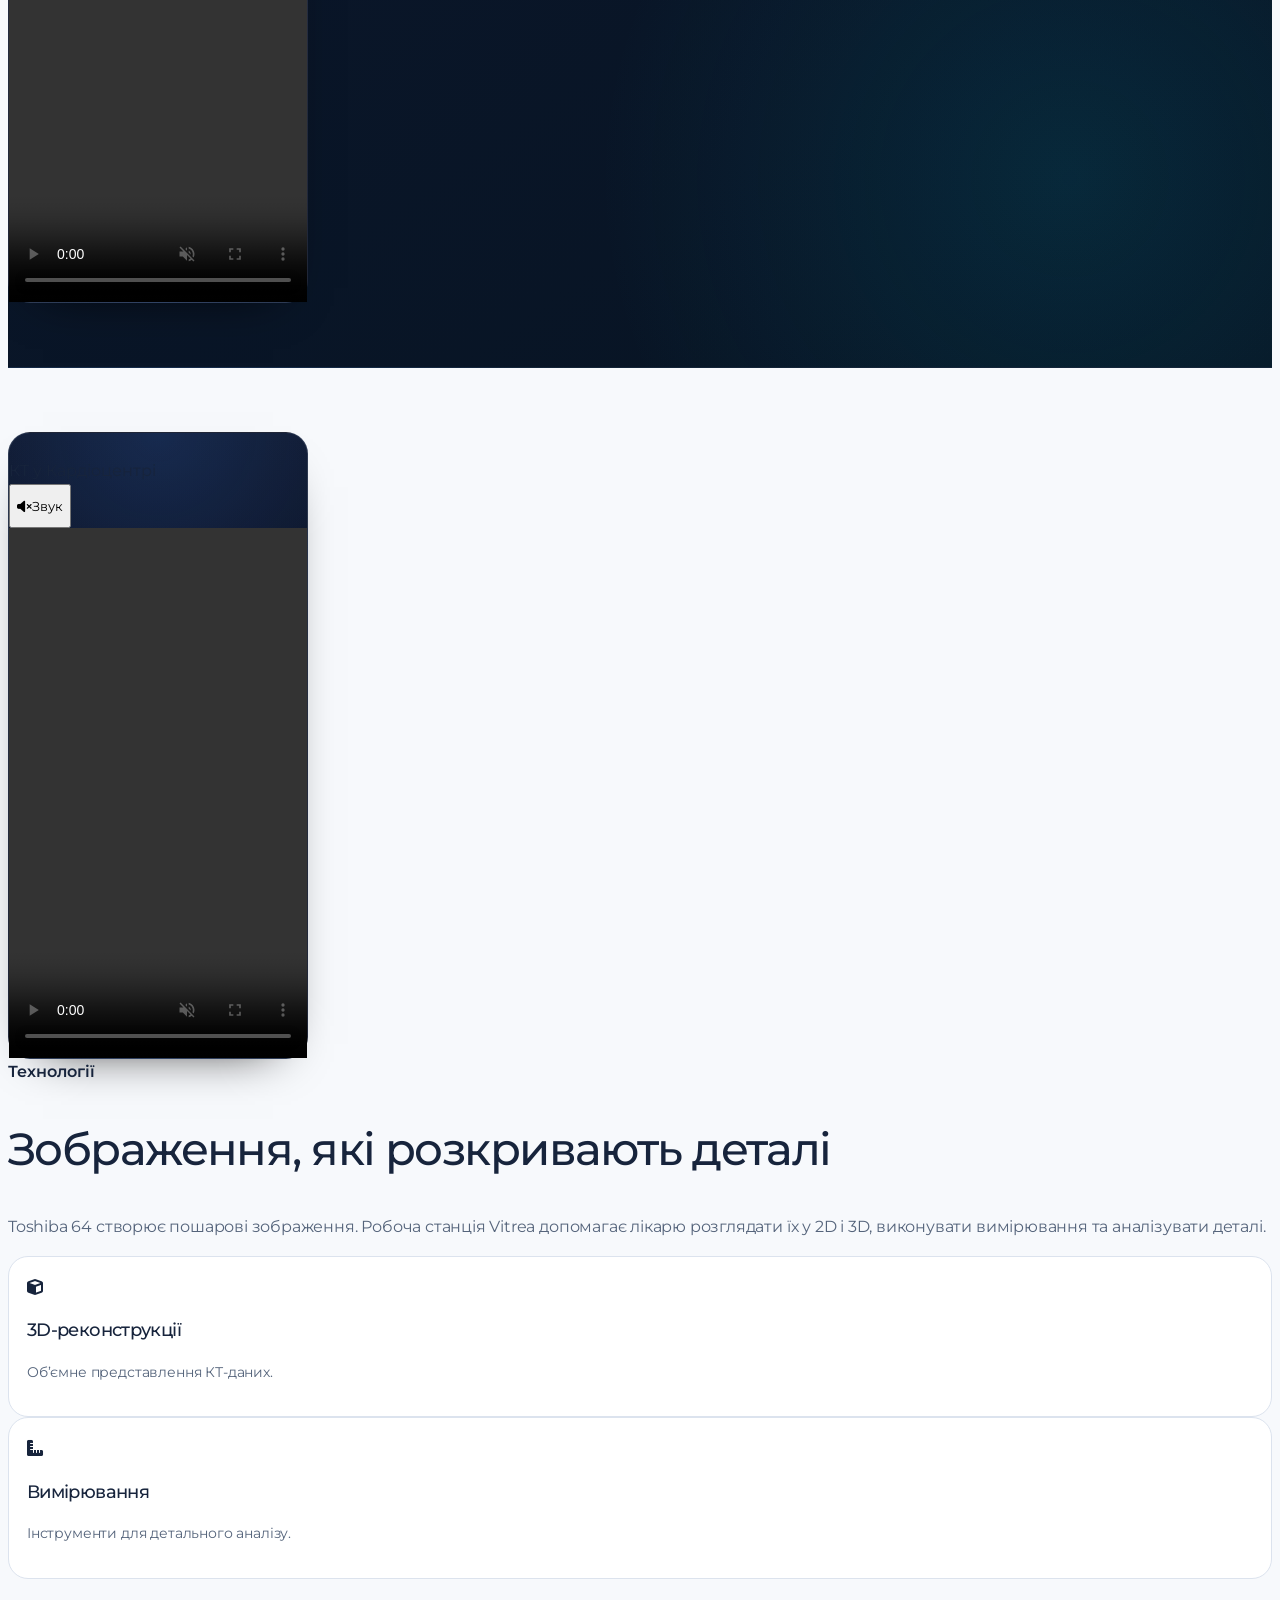
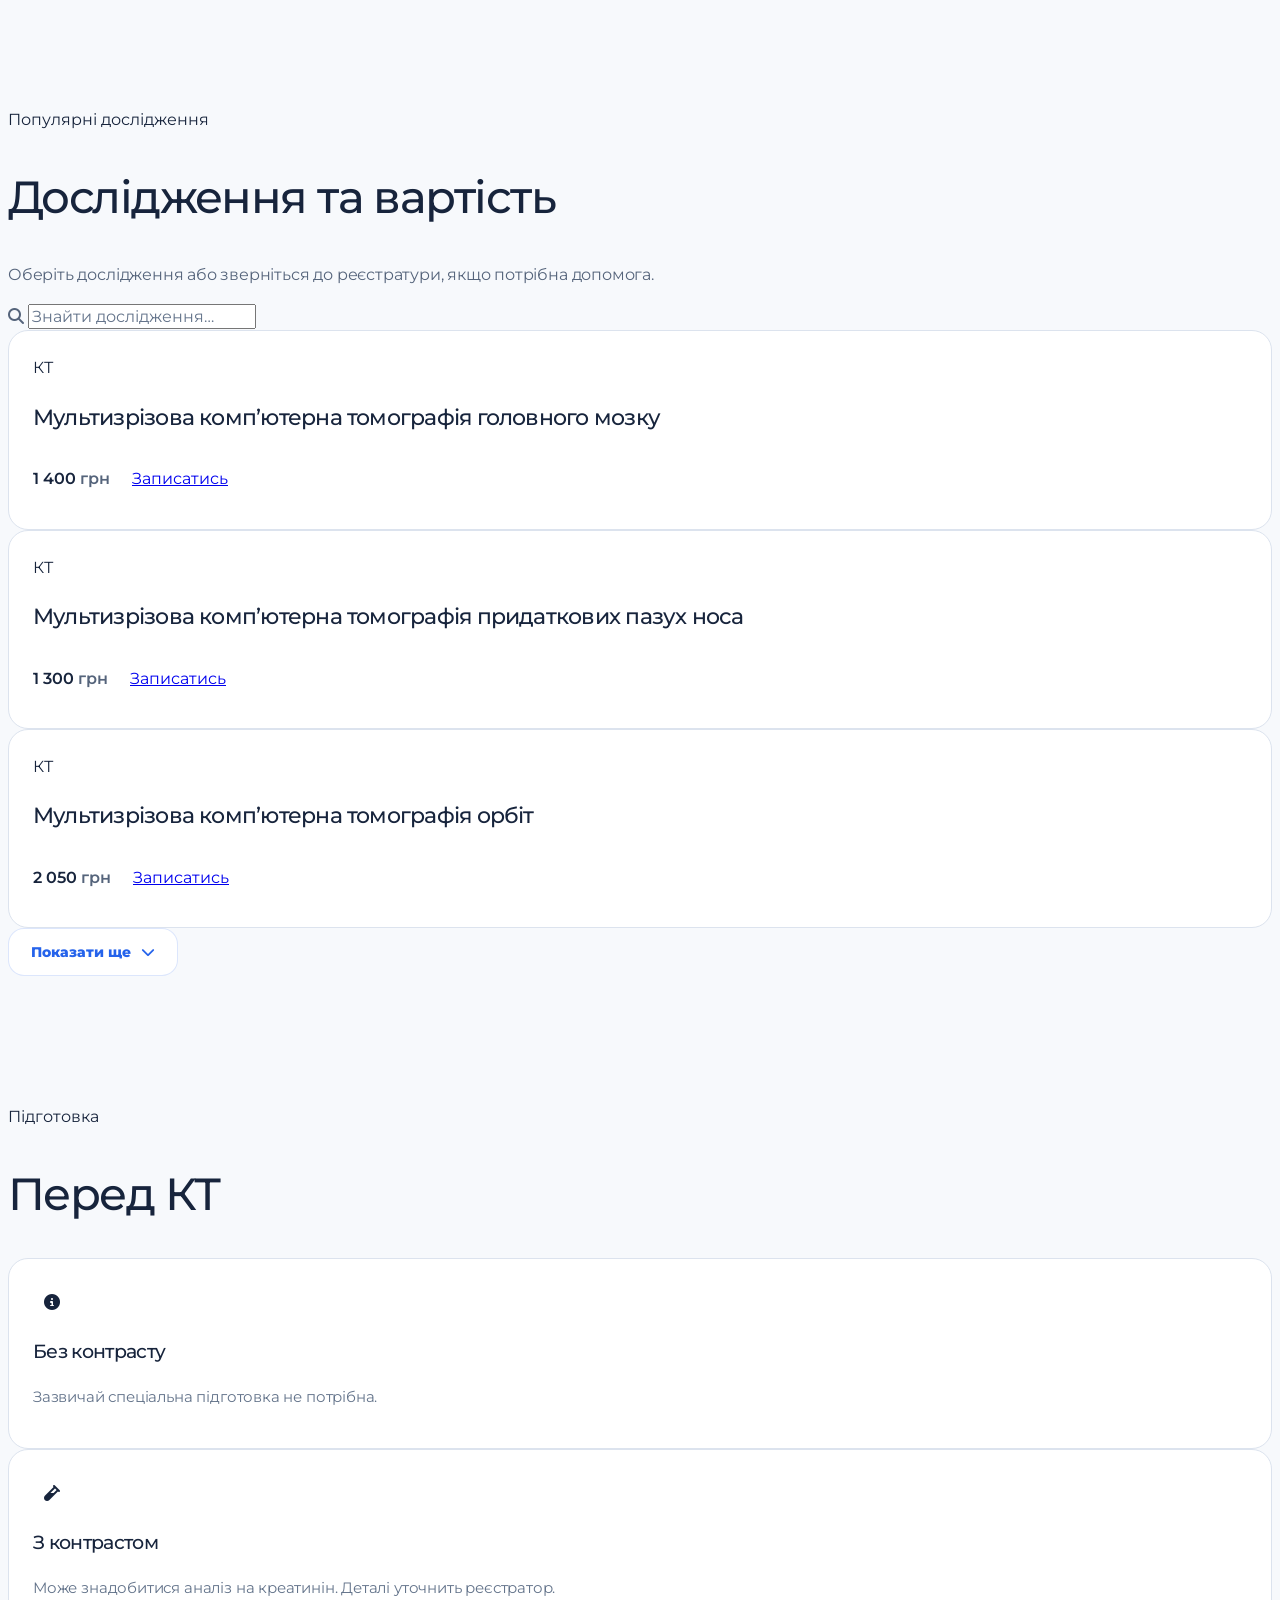
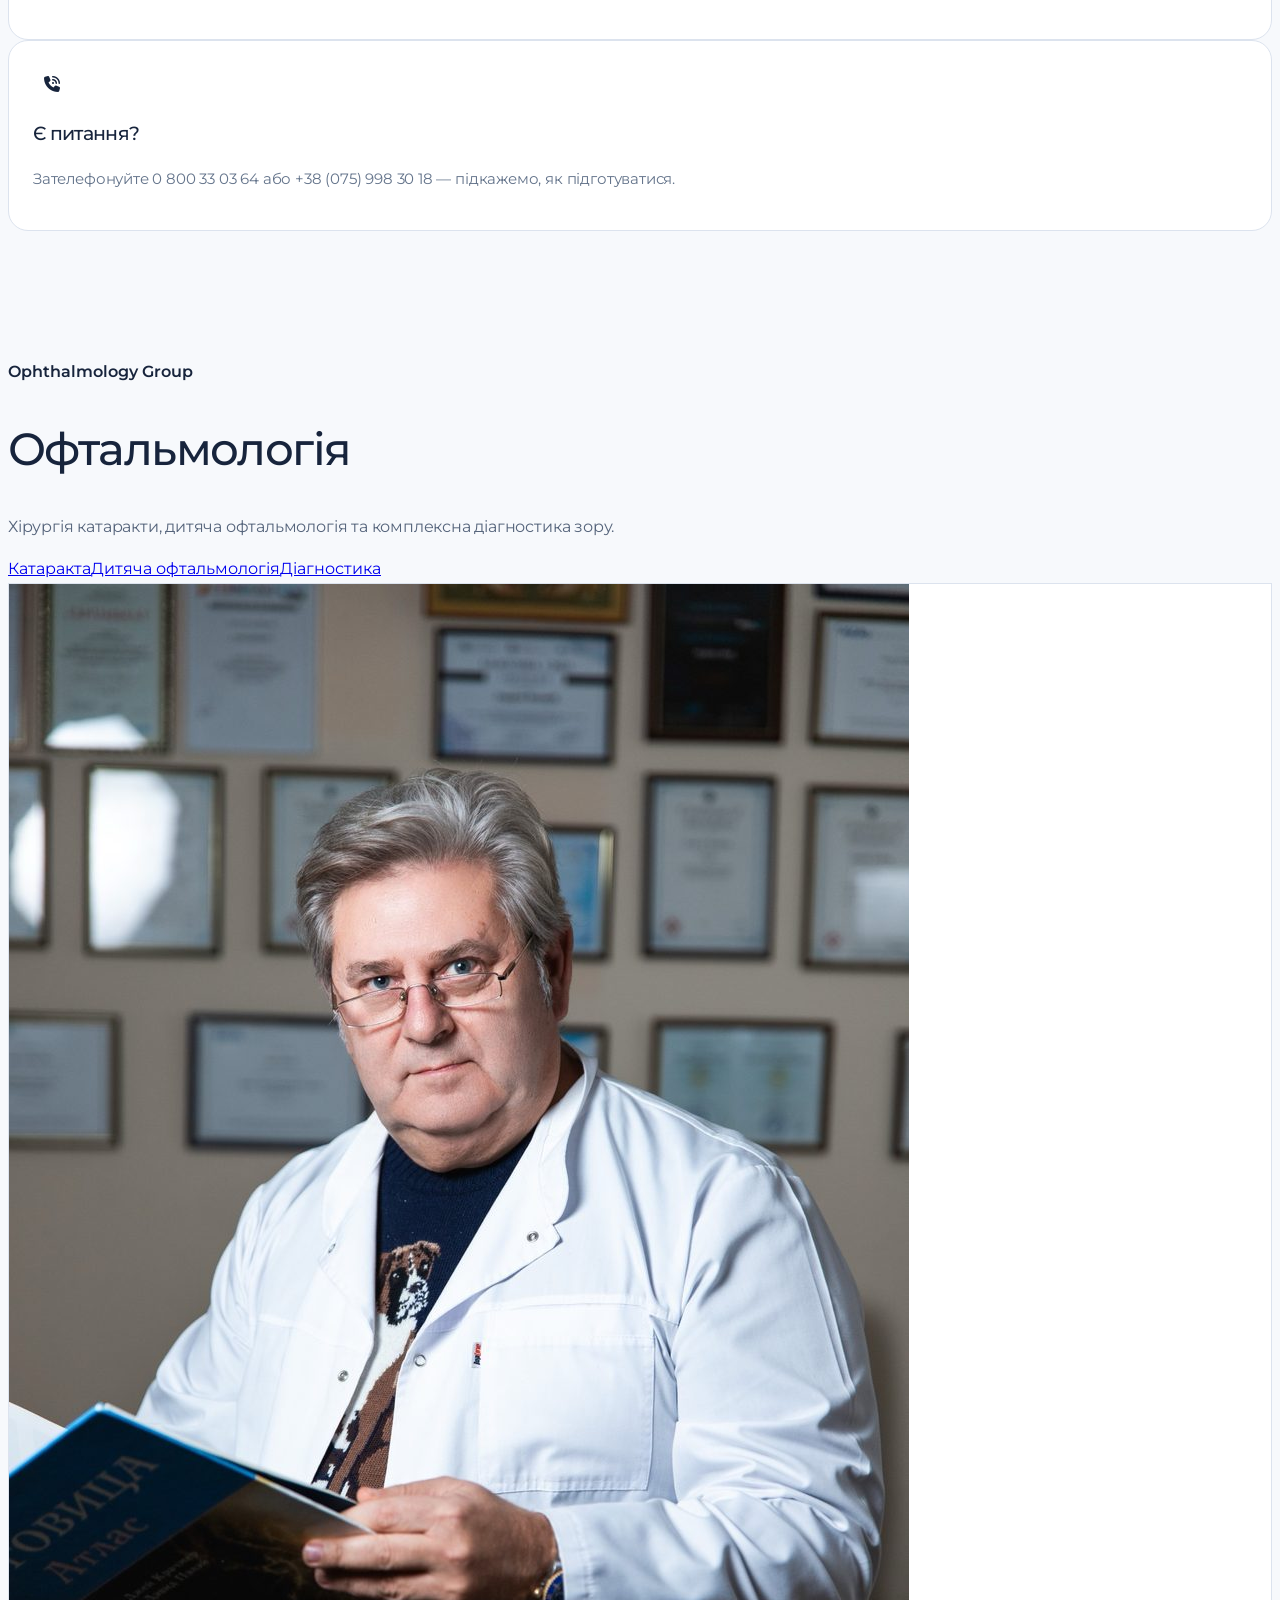
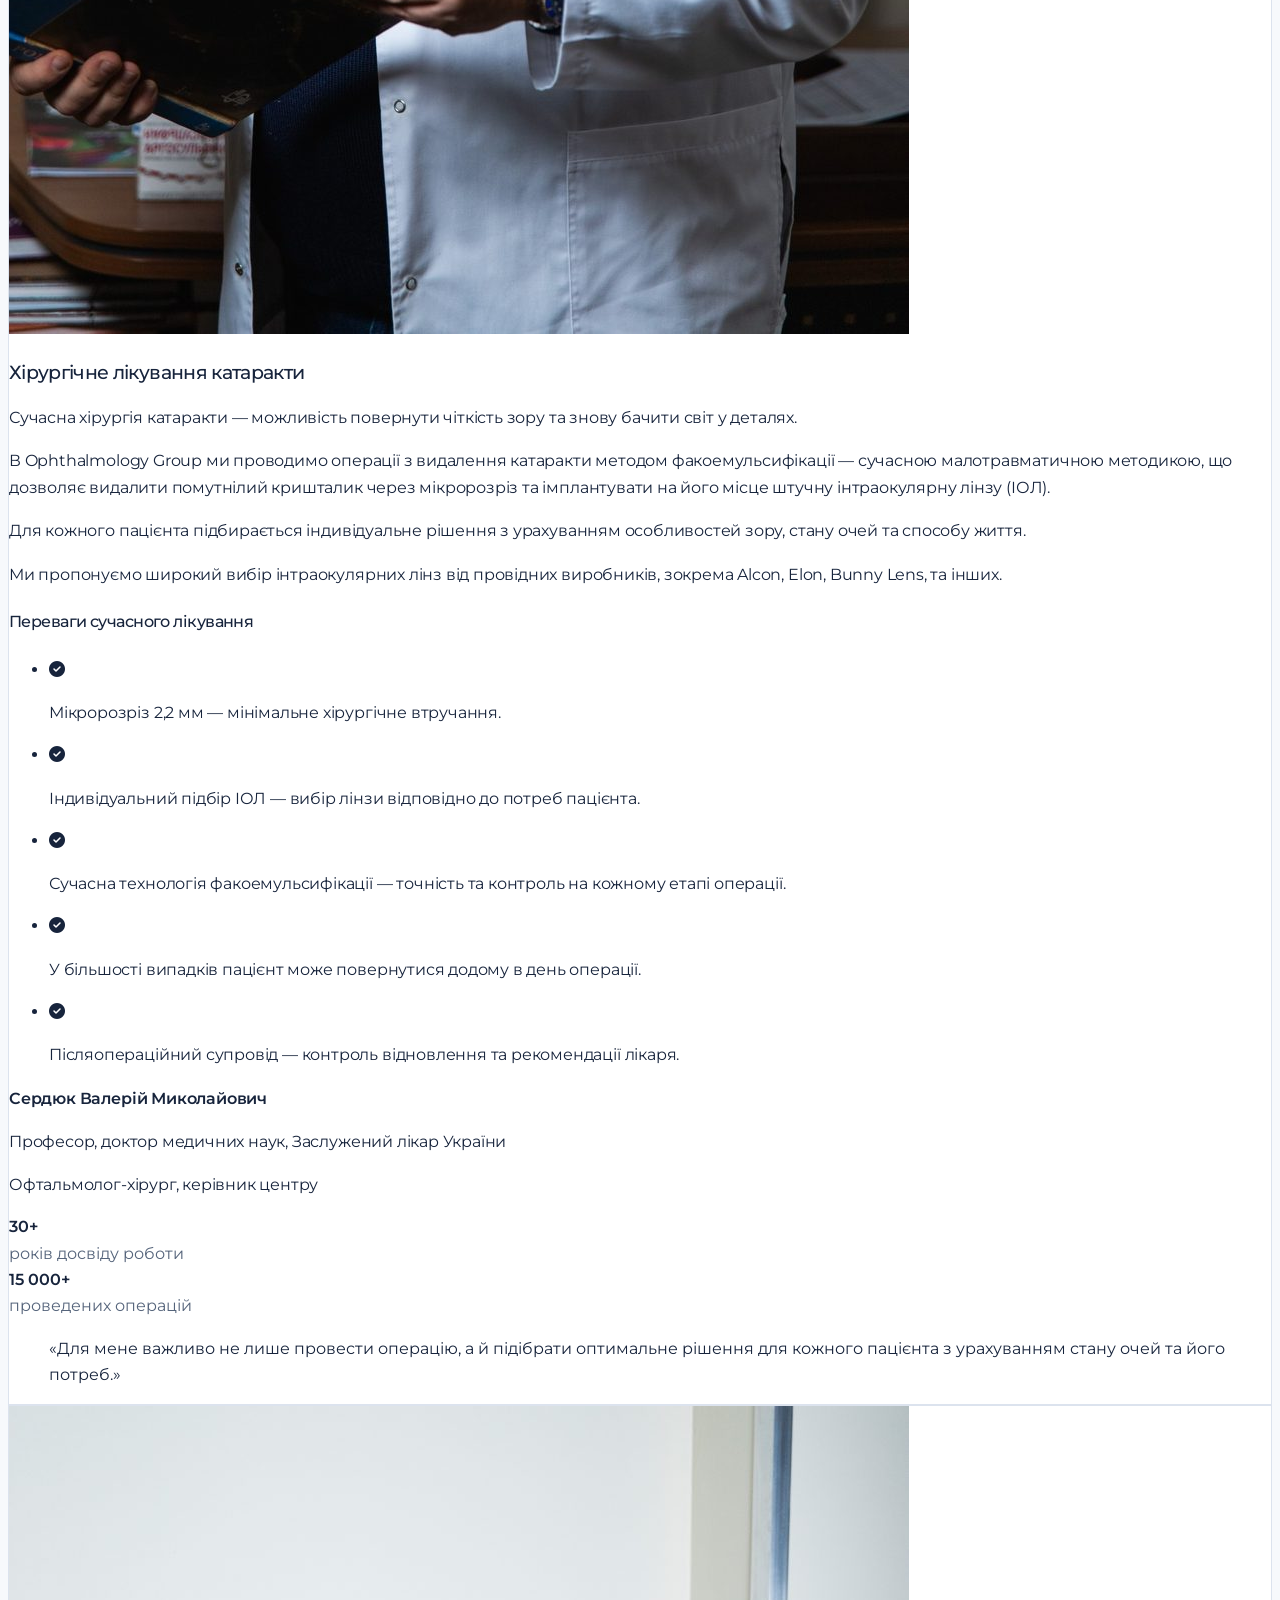
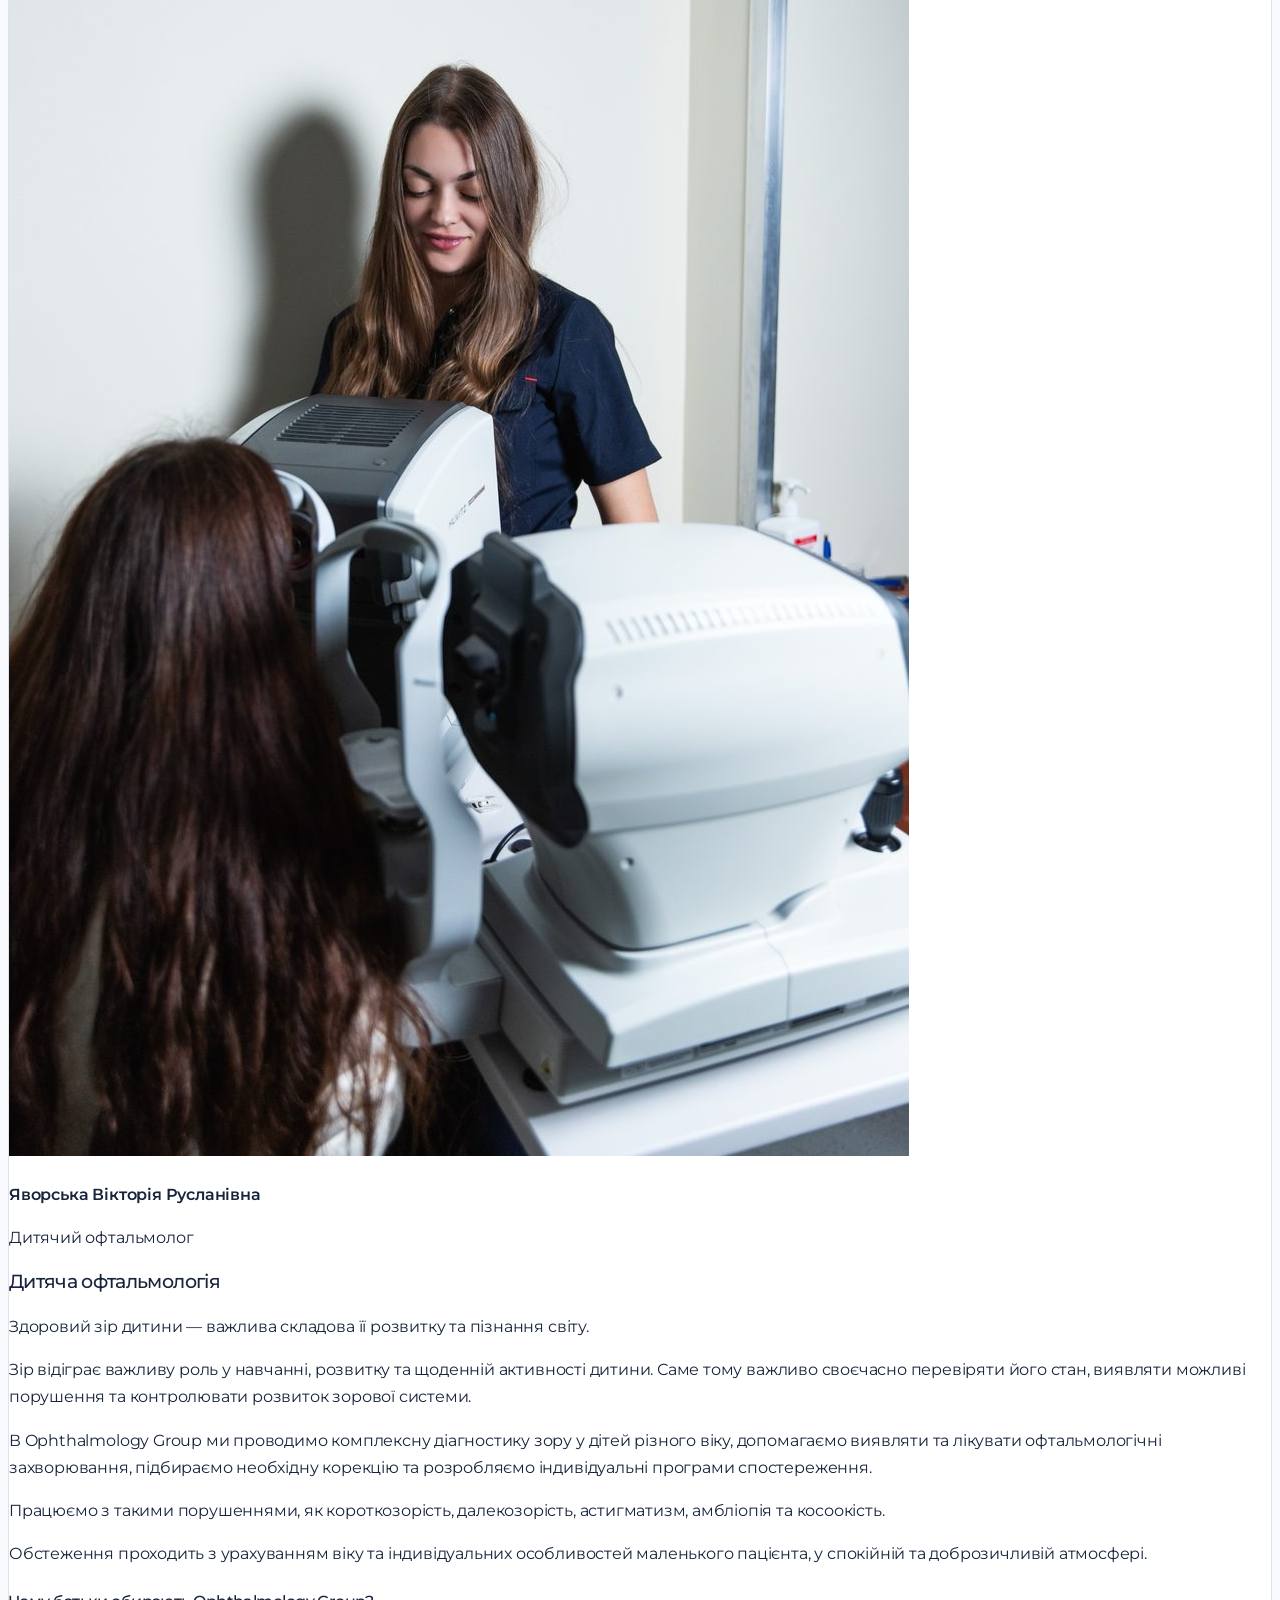
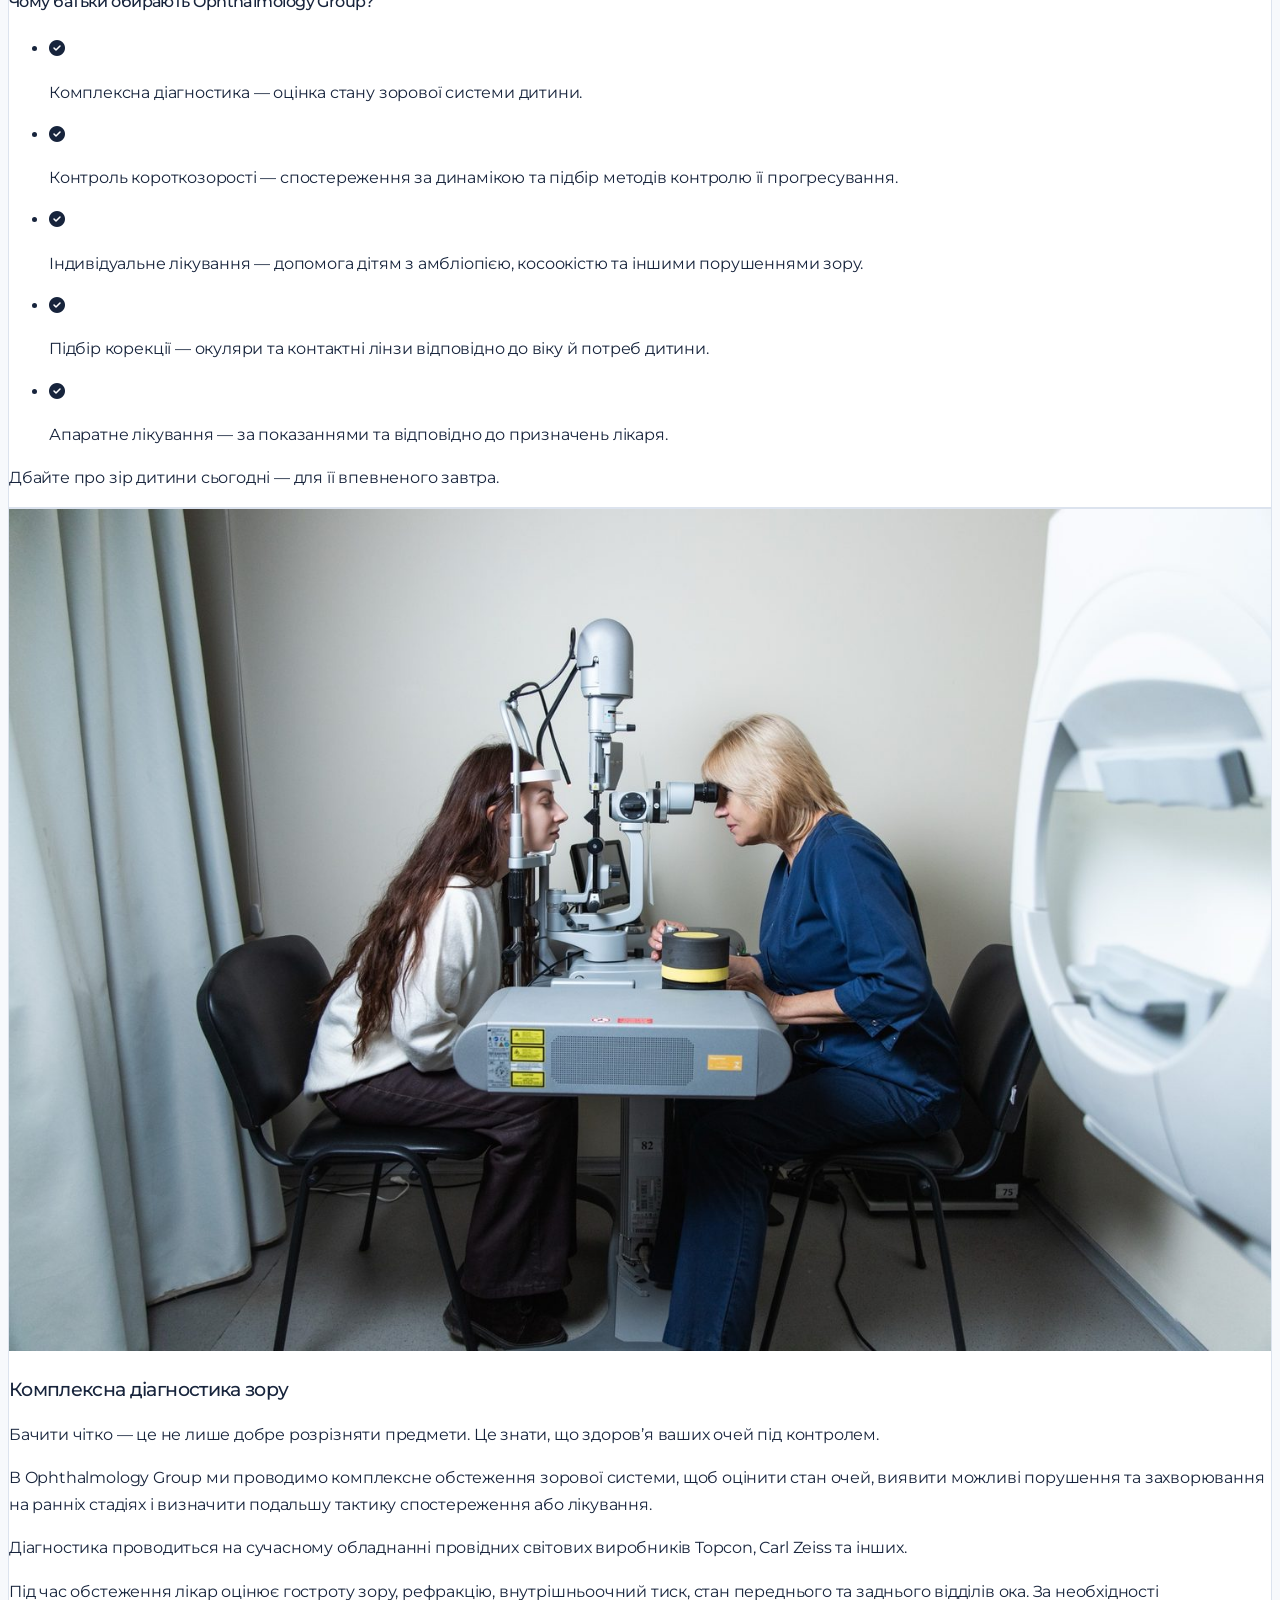
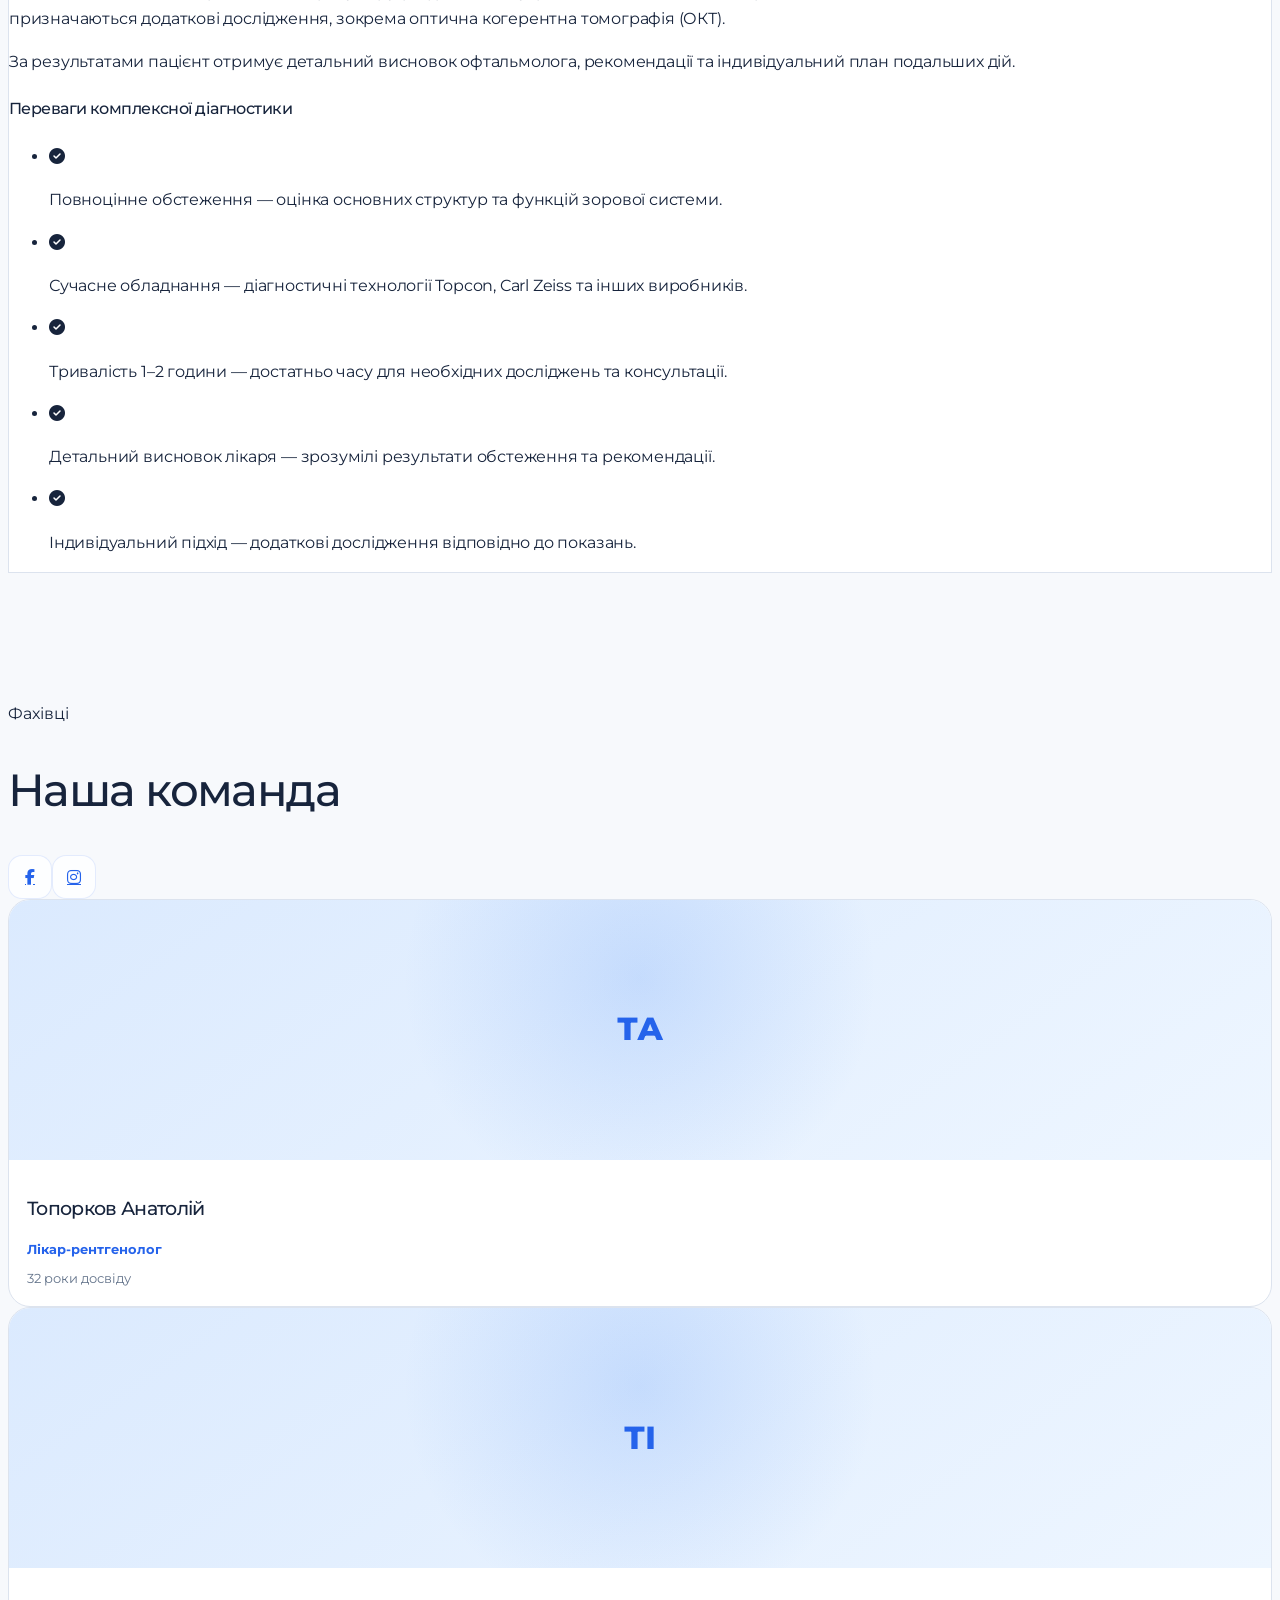
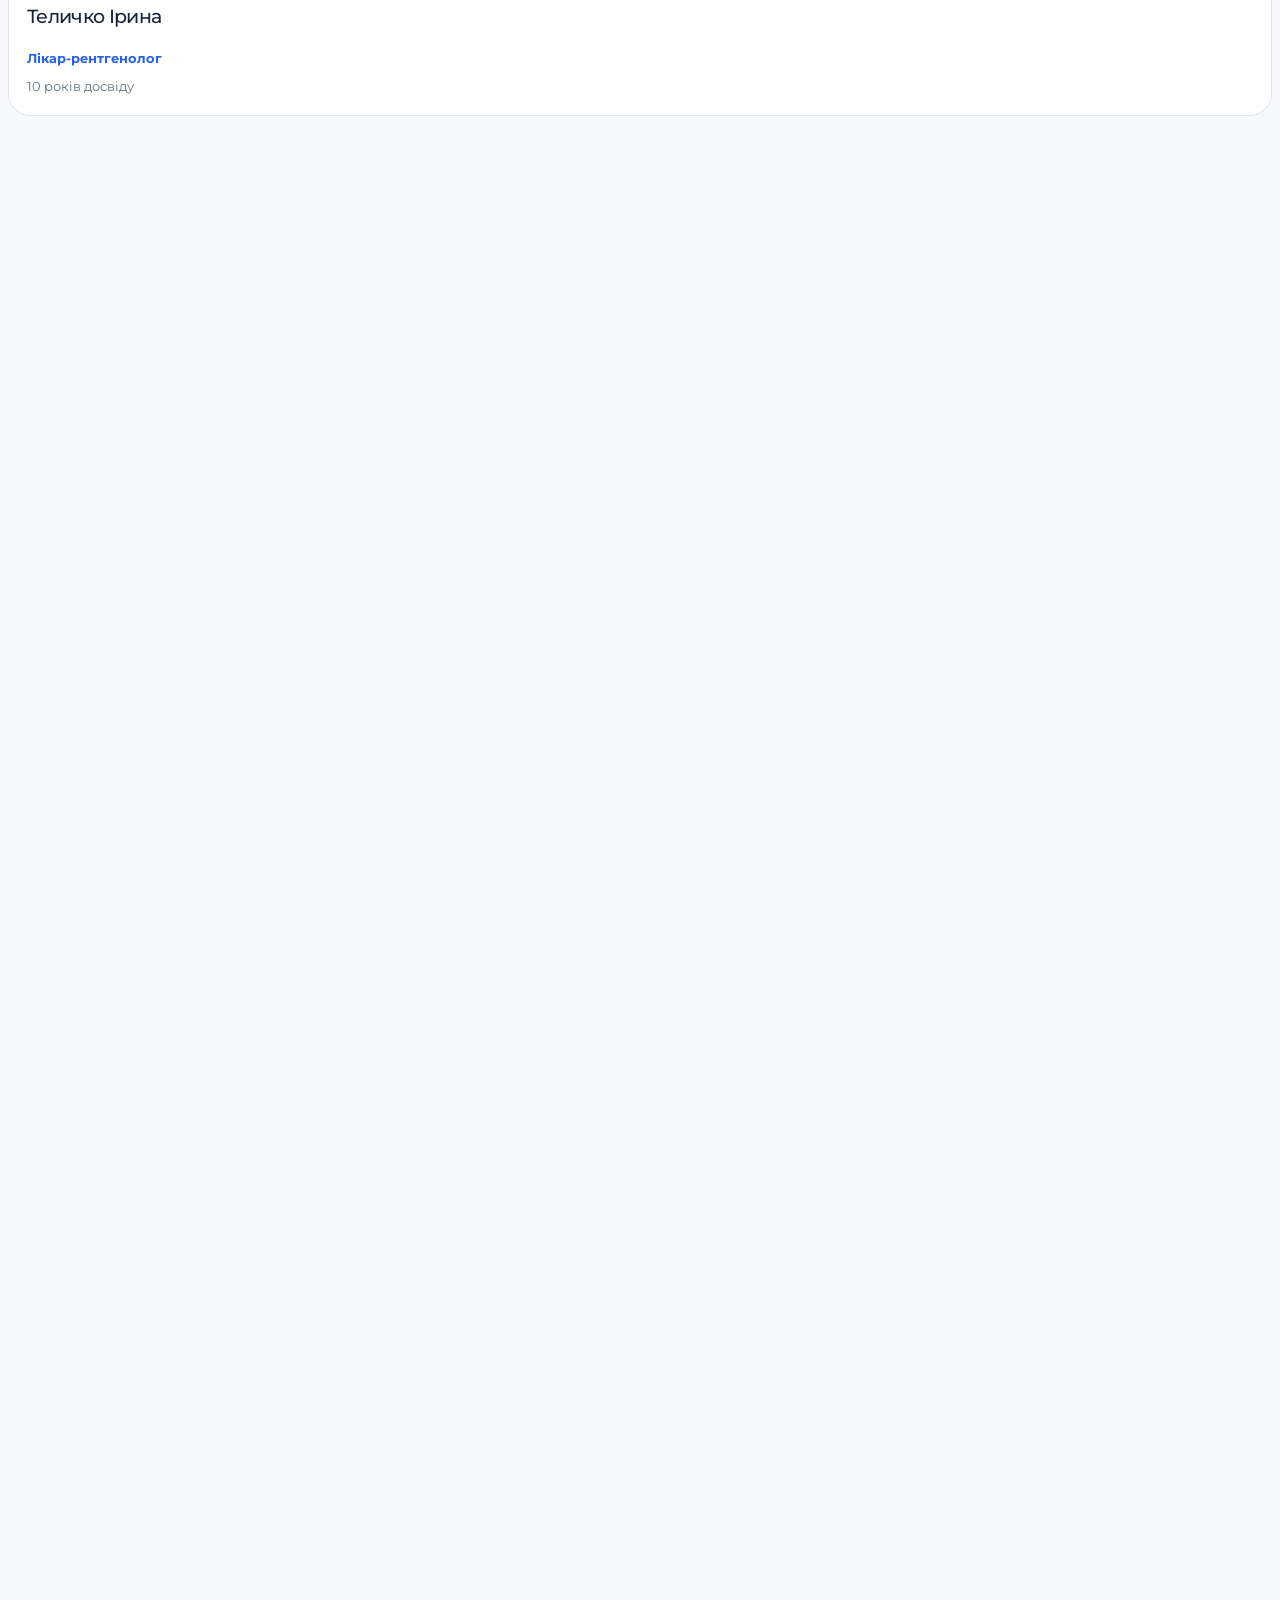
==== commit ecebc8a9: "Add Ophthalmology section (cataract, pediatric, diagnostics) and sync with the live site The repo wa" ====
--- a/index.html
+++ b/index.html
@@ -3,49 +3,49 @@
 <head>
     <meta charset="UTF-8">
     <meta name="viewport" content="width=device-width, initial-scale=1.0, viewport-fit=cover">
-    <title>КТ у Дніпрі — Toshiba 64 | Євро Сервіс Україна</title>
-    <meta name="description" content="Комп’ютерна томографія у Кардіоцентрі Дніпра: Toshiba 64 зрізи, Vitrea 2D/3D. Запис: 0 800 33 03 64.">
+    <title>КТ у Дніпрі — Toshiba 64 | Євро Сервіс Україна · Дніпро</title>
+    <meta name="description" content="Комп’ютерна томографія у Кардіоцентрі Дніпра. Запис: 0 800 33 03 64.">
     <meta name="robots" content="index, follow, max-image-preview:large, max-snippet:-1, max-video-preview:-1">
-    <meta name="author" content="ТОВ «Євро Сервіс Україна»">
+    <meta name="author" content="Євро Сервіс Україна · Дніпро">
     <meta name="theme-color" content="#0f172a">
     <meta name="format-detection" content="telephone=yes">
-    <link rel="canonical" href="https://gresh1i.github.io/my-website/">
-
-    <link rel="icon" href="https://gresh1i.github.io/my-website/favicon.svg" type="image/svg+xml">
-    <link rel="icon" href="https://gresh1i.github.io/my-website/favicon-32.png" sizes="32x32" type="image/png">
-    <link rel="apple-touch-icon" href="https://gresh1i.github.io/my-website/apple-touch-icon.png">
-    <link rel="manifest" href="https://gresh1i.github.io/my-website/site.webmanifest">
+    <link rel="canonical" href="https://esutomograf.com/">
+
+    
+    
+    <link rel="apple-touch-icon" href="https://esutomograf.com/apple-touch-icon.png">
+    <link rel="manifest" href="https://esutomograf.com/site.webmanifest">
 
     <meta property="og:locale" content="uk_UA">
     <meta property="og:type" content="website">
-    <meta property="og:site_name" content="Євро Сервіс Україна">
-    <meta property="og:title" content="КТ у Дніпрі — Toshiba 64 | Євро Сервіс Україна">
-    <meta property="og:description" content="Комп’ютерна томографія у Кардіоцентрі Дніпра: Toshiba 64 зрізи, Vitrea 2D/3D. Запис: 0 800 33 03 64.">
-    <meta property="og:url" content="https://gresh1i.github.io/my-website/">
-    <meta property="og:image" content="https://gresh1i.github.io/my-website/og-kt-dnipro-v2.png">
-    <meta property="og:image:secure_url" content="https://gresh1i.github.io/my-website/og-kt-dnipro-v2.png">
+    <meta property="og:site_name" content="Євро Сервіс Україна · Дніпро">
+    <meta property="og:title" content="КТ у Дніпрі — Toshiba 64 зрізи">
+    <meta property="og:description" content="Комп’ютерна томографія у Кардіоцентрі Дніпра. Запис: 0 800 33 03 64.">
+    <meta property="og:url" content="https://esutomograf.com/">
+    <meta property="og:image" content="https://esutomograf.com/esu-share-c3e88b835d81.png">
+    <meta property="og:image:secure_url" content="https://esutomograf.com/esu-share-c3e88b835d81.png">
     <meta property="og:image:type" content="image/png">
-    <meta property="og:image:width" content="1200">
-    <meta property="og:image:height" content="630">
-    <meta property="og:image:alt" content="КТ у Дніпрі — Євро Сервіс Україна, Кардіоцентр">
+    <meta property="og:image:width" content="1731">
+    <meta property="og:image:height" content="909">
+    <meta property="og:image:alt" content="Євро Сервіс Україна · Дніпро. Toshiba — 64 зрізи. 0 800 33 03 64.">
 
     <meta name="twitter:card" content="summary_large_image">
-    <meta name="twitter:title" content="КТ у Дніпрі — Toshiba 64 | Євро Сервіс Україна">
-    <meta name="twitter:description" content="Комп’ютерна томографія у Кардіоцентрі Дніпра: Toshiba 64 зрізи, Vitrea 2D/3D. Запис: 0 800 33 03 64.">
-    <meta name="twitter:image" content="https://gresh1i.github.io/my-website/og-kt-dnipro-v2.png">
+    <meta name="twitter:title" content="КТ у Дніпрі — Toshiba 64 зрізи">
+    <meta name="twitter:description" content="Комп’ютерна томографія у Кардіоцентрі Дніпра. Запис: 0 800 33 03 64.">
+    <meta name="twitter:image" content="https://esutomograf.com/esu-share-c3e88b835d81.png">
 
     <script type="application/ld+json">
     {
       "@context": "https://schema.org",
       "@type": "MedicalClinic",
-      "@id": "https://gresh1i.github.io/my-website/#clinic",
-      "name": "Євро Сервіс Україна — КТ у Кардіоцентрі",
-      "alternateName": "КТ Євро Сервіс Україна, Дніпро",
-      "url": "https://gresh1i.github.io/my-website/",
+      "@id": "https://esutomograf.com/#clinic",
+      "name": "Євро Сервіс Україна · Дніпро — КТ у Кардіоцентрі",
+      "alternateName": "КТ Євро Сервіс Україна · Дніпро, Дніпро",
+      "url": "https://esutomograf.com/",
       "description": "Комп’ютерна томографія у Кардіоцентрі Дніпра: Toshiba 64 зрізи, Vitrea 2D/3D. Запис: 0 800 33 03 64.",
       "telephone": ["+380800330364", "+380759983018"],
       "email": "esukrd@gmail.com",
-      "image": "https://gresh1i.github.io/my-website/og-kt-dnipro-v2.png",
+      "image": "https://esutomograf.com/og-kt-dnipro-v2.png",
       "address": {
         "@type": "PostalAddress",
         "streetAddress": "вул. Князя Володимира Великого, 28",
@@ -1619,6 +1619,16 @@
 
 </style>
 <noscript><style>.reveal{opacity:1!important;transform:none!important}</style></noscript>
+
+<link rel="icon" type="image/png" sizes="192x192" href="https://esutomograf.com/icon-192.png">
+<!-- esutomograf identity and anatomy update v1 -->
+<link rel="stylesheet" href="esu-refresh-64afeeae31ab/anatomy.css">
+<script defer src="esu-refresh-64afeeae31ab/vendor/DRACOLoader.js"></script>
+<script defer src="esu-refresh-64afeeae31ab/vendor/GLTFLoader.js"></script>
+<script defer src="esu-refresh-64afeeae31ab/anatomy-details.js"></script>
+<script defer src="esu-refresh-64afeeae31ab/ct-viewer.js"></script>
+<script defer src="esu-refresh-64afeeae31ab/anatomy.js"></script>
+<!-- esutomograf direct heart v1 -->
 </head>
 <body class="min-h-screen selection:bg-blue-500 selection:text-white relative">
 <a data-lang-ua="Перейти до вмісту" data-lang-en="Skip to content" href="#about" class="skip-link">Перейти до вмісту</a>
@@ -1640,7 +1650,7 @@
             <div class="flex items-center gap-3">
                 <div class="nav-brand-icon w-10 h-10 rounded-xl bg-blue-600 flex items-center justify-center text-white font-extrabold text-xl shadow-md shadow-blue-500/20">ЄС</div>
                 <div>
-                    <span class="nav-brand-title font-extrabold text-lg tracking-tight block leading-none" data-lang-ua="Євро Сервіс Україна" data-lang-en="Euro Service Ukraine">Євро Сервіс Україна</span>
+                    <span class="nav-brand-title font-extrabold text-lg tracking-tight block leading-none" data-lang-ua="Євро Сервіс Україна · Дніпро" data-lang-en="Euro Service Ukraine · Dnipro">Євро Сервіс Україна · Дніпро</span>
                     <span class="nav-brand-subtitle text-[10px] text-blue-600 font-bold uppercase tracking-wider" data-lang-ua="КТ • Кардіоцентр, Дніпро" data-lang-en="CT • Cardio Center, Dnipro">КТ • Кардіоцентр, Дніпро</span>
                 </div>
             </div>
@@ -1650,6 +1660,7 @@
                 <a href="#process" data-nav-link class="nav-link hover:text-blue-600 transition" data-lang-ua="Як проходить обстеження" data-lang-en="How the examination works">Як проходить обстеження</a>
                 <a href="#vitrea" data-nav-link class="nav-link hover:text-blue-600 transition" data-lang-ua="Технології" data-lang-en="Technologies">Технології</a>
                 <a href="#services" data-nav-link class="nav-link hover:text-blue-600 transition" data-lang-ua="Послуги" data-lang-en="Services">Послуги</a>
+                <a href="#ophthalmology" data-nav-link class="nav-link hover:text-blue-600 transition" data-lang-ua="Офтальмологія" data-lang-en="Ophthalmology">Офтальмологія</a>
                 <a href="#doctors" data-nav-link class="nav-link hover:text-blue-600 transition" data-lang-ua="Лікарі" data-lang-en="Doctors">Лікарі</a>
                 <a href="#booking" data-nav-link class="nav-link hover:text-blue-600 transition" data-lang-ua="Контакти" data-lang-en="Contacts">Контакти</a>
             </div>
@@ -1663,7 +1674,7 @@
                 <a href="#booking" class="hidden sm:inline-flex px-5 py-2.5 rounded-xl bg-blue-600 hover:bg-blue-700 text-white font-bold text-sm transition shadow-lg shadow-blue-600/20" data-lang-ua="Записатись" data-lang-en="Book Now">Записатись</a>
             </div>
         </div>
-    <div id="mobileMenu" class="mobile-menu" hidden><a data-lang-ua="Головне" data-lang-en="Home" href="#about">Головне</a><a data-lang-ua="Як проходить обстеження" data-lang-en="How the examination works" href="#process">Як проходить обстеження</a><a data-lang-ua="Технології" data-lang-en="Technologies" href="#vitrea">Технології</a><a data-lang-ua="Послуги та ціни" data-lang-en="Services &amp; prices" href="#services">Послуги та ціни</a><a data-lang-ua="Лікарі" data-lang-en="Doctors" href="#doctors">Лікарі</a><a data-lang-ua="Ваш візит" data-lang-en="Your visit" href="#booking">Ваш візит</a></div>
+    <div id="mobileMenu" class="mobile-menu" hidden><a data-lang-ua="Головне" data-lang-en="Home" href="#about">Головне</a><a data-lang-ua="Як проходить обстеження" data-lang-en="How the examination works" href="#process">Як проходить обстеження</a><a data-lang-ua="Технології" data-lang-en="Technologies" href="#vitrea">Технології</a><a data-lang-ua="Послуги та ціни" data-lang-en="Services &amp; prices" href="#services">Послуги та ціни</a><a data-lang-ua="Офтальмологія" data-lang-en="Ophthalmology" href="#ophthalmology">Офтальмологія</a><a data-lang-ua="Лікарі" data-lang-en="Doctors" href="#doctors">Лікарі</a><a data-lang-ua="Ваш візит" data-lang-en="Your visit" href="#booking">Ваш візит</a></div>
 </nav>
 
     <section id="about" class="py-10 md:py-16 px-4">
@@ -1671,12 +1682,13 @@
             <div class="hero-copy lg:col-span-7 space-y-5">
                 
                 <div class="reveal">
-                    <span class="text-xs font-extrabold text-blue-600 uppercase tracking-[0.18em]" data-lang-ua="Євро Сервіс Україна · Кардіоцентр" data-lang-en="Euro Service Ukraine · Cardio Center">Євро Сервіс Україна · Кардіоцентр</span>
+                    <span class="text-xs font-extrabold text-blue-600 uppercase tracking-[0.18em]" data-lang-ua="Євро Сервіс Україна · Дніпро · Кардіоцентр" data-lang-en="Euro Service Ukraine · Dnipro · Cardio Center">Євро Сервіс Україна · Дніпро · Кардіоцентр</span>
                     <h1 class="text-slate-900 dark:text-white mt-3"><span data-lang-ua="Комп’ютерна томографія у Дніпрі" data-lang-en="Computed tomography in Dnipro" >Комп’ютерна томографія у Дніпрі</span></h1>
                     <p class="hero-description text-slate-600 dark:text-slate-400 text-base md:text-lg leading-relaxed max-w-2xl mt-4" data-lang-ua="м. Дніпро, вул. Князя Володимира Великого, 28" data-lang-en="Dnipro, 28 Kniazia Volodymyra Velykoho St.">м. Дніпро, вул. Князя Володимира Великого, 28</p>
                     <div class="hero-visit-form card-ui reveal">
                         <h3 class="hero-visit-form-title" data-lang-ua="Ваш візит" data-lang-en="Your visit">Ваш візит</h3>
                         <form onsubmit="handleHeroVisitSubmit(event)" class="hero-visit-form-fields" id="heroBookingForm">
+<div data-esu-honeypot aria-hidden="true" style="position:absolute;left:-10000px;width:1px;height:1px;overflow:hidden"><label>Website<input data-esu-website name="website" type="text" tabindex="-1" autocomplete="off"></label></div>
                             <div class="hero-visit-two">
                                 <div>
                                     <label for="heroPatientName" data-lang-ua="Ім’я" data-lang-en="Name">Ім’я</label>
@@ -1703,11 +1715,7 @@
                                 <i class="fa-solid fa-lock" aria-hidden="true"></i>
                                 <span data-lang-ua="Ваші дані під захистом" data-lang-en="Your data is protected">Ваші дані під захистом</span>
                             </div>
-                            <div id="heroFormStatus" class="form-status" role="status" hidden
-                                 data-lang-ua="Якщо пошта не відкрилася, зателефонуйте: 0 800 33 03 64."
-                                 data-lang-en="If your email app did not open, call 0 800 33 03 64.">
-                                Якщо пошта не відкрилася, зателефонуйте: 0 800 33 03 64.
-                            </div>
+                            <div id="heroFormStatus" class="form-status" role="status" aria-live="polite" aria-atomic="true" hidden></div>
                         </form>
                     </div>
 
@@ -1719,14 +1727,14 @@
                     </a>
                 </div>
 
-<div class="hero-equipment"><span data-lang-ua="Toshiba 64 зрізи" data-lang-en="64-slice configuration · Vitrea 2D / 3D" >Toshiba 64 зрізи</span></div>
+<div class="hero-equipment"><span data-lang-ua="Toshiba — 64 зрізи" data-lang-en="Toshiba — 64 slices">Toshiba — 64 зрізи</span></div>
 </div>
             <div class="lg:col-span-5 hero-visual-wrap">
-                <div class="hero-visual-card p-5 md:p-6 rounded-[2rem] relative space-y-4 reveal text-white">
+                <div id="anatomy" class="hero-visual-card p-5 md:p-6 rounded-[2rem] relative space-y-4 reveal text-white">
                     <div class="relative z-10 flex items-start justify-between gap-4 flex-wrap">
                         <div>
-                            <span class="text-[10px] text-cyan-300 font-extrabold uppercase tracking-[0.22em] block">Vitrea Advanced Visualization</span>
-                            <h3 class="font-extrabold text-white text-xl md:text-2xl mt-1" data-lang-ua="Два погляди. Більше деталей." data-lang-en="Two views. More detail.">Два погляди. Більше деталей.</h3>
+                            <span class="text-[10px] text-cyan-300 font-extrabold uppercase tracking-[0.22em] block">2D / 3D · Анатомія</span>
+                            <h3 class="font-extrabold text-white text-xl md:text-2xl mt-1" data-lang-ua="Анатомія в деталях" data-lang-en="Anatomy in detail">Анатомія в деталях</h3>
                         </div>
                         <div class="ct-mode-switch" role="group" aria-label="2D або 3D режим" data-aria-label-ua="2D або 3D режим" data-aria-label-en="Choose 2D or 3D view">
                             <button type="button" class="ct-mode-button" id="ctMode2D" aria-controls="ct-view-2d" aria-pressed="false" onclick="setCTView('2d')">
@@ -1735,27 +1743,50 @@
                             </button>
                             <button type="button" class="ct-mode-button active" id="ctMode3D" aria-controls="ct-view-3d" aria-pressed="true" onclick="setCTView('3d')">
                                 <span class="mode-icon"><i aria-hidden="true" class="fa-solid fa-cube"></i></span>
-                                <span class="mode-copy"><strong>3D</strong><small data-lang-ua="Реконструкція" data-lang-en="Reconstruction">Реконструкція</small></span>
+                                <span class="mode-copy"><strong>3D</strong><small data-lang-ua="Модель" data-lang-en="Model">Модель</small></span>
                             </button>
                         </div>
                     </div>
 
 
-<div id="ctModelStage" data-mode="3d" class="ct-model-stage w-full overflow-hidden hero-model-shell ct-stage-interactive">
+
+<div class="an-organ-tabs" role="tablist" aria-label="Анатомічні моделі" data-aria-label-ua="Анатомічні моделі" data-aria-label-en="Anatomical models">
+<button type="button" role="tab" id="an-tab-heart" class="an-organ-tab" data-organ="heart" aria-selected="true" aria-controls="ctModelStage" tabindex="0"><span data-lang-ua="Серце" data-lang-en="Heart">Серце</span></button>
+<button type="button" role="tab" id="an-tab-brain" class="an-organ-tab" data-organ="brain" aria-selected="false" aria-controls="ctModelStage" tabindex="-1"><span data-lang-ua="Мозок" data-lang-en="Brain">Мозок</span></button>
+<button type="button" role="tab" id="an-tab-lungs" class="an-organ-tab" data-organ="lungs" aria-selected="false" aria-controls="ctModelStage" tabindex="-1"><span data-lang-ua="Легені" data-lang-en="Lungs">Легені</span></button>
+<button type="button" role="tab" id="an-tab-vessels" class="an-organ-tab" data-organ="vessels" aria-selected="false" aria-controls="ctModelStage" tabindex="-1"><span data-lang-ua="Судини" data-lang-en="Vessels">Судини</span></button>
+</div>
+<div role="tabpanel" aria-labelledby="an-tab-heart" id="ctModelStage" data-mode="3d" class="ct-model-stage w-full overflow-hidden hero-model-shell ct-stage-interactive">
     <div class="ct-grid-overlay" aria-hidden="true"></div>
     <div class="ct-scan-line" aria-hidden="true"></div>
     <figure id="ct-view-2d" class="ct-view" aria-hidden="true">
-        <img class="ct-view-media" src="data:image/svg+xml;utf8,%3Csvg xmlns='http://www.w3.org/2000/svg' viewBox='0 0 900 900'%3E%0A%3Cdefs%3E%3CradialGradient id='bg' cx='50%25' cy='45%25' r='60%25'%3E%3Cstop offset='0' stop-color='%231e293b'/%3E%3Cstop offset='.65' stop-color='%230f172a'/%3E%3Cstop offset='1' stop-color='%23020617'/%3E%3C/radialGradient%3E%3CradialGradient id='body' cx='50%25' cy='40%25' r='60%25'%3E%3Cstop offset='0' stop-color='%23e2e8f0'/%3E%3Cstop offset='.75' stop-color='%2394a3b8'/%3E%3Cstop offset='1' stop-color='%23475569'/%3E%3C/radialGradient%3E%3C/defs%3E%0A%3Crect width='900' height='900' rx='60' fill='url(%23bg)'/%3E%0A%3Cg opacity='.16' fill='none' stroke='%2338bdf8' stroke-width='2'%3E%3Ccircle cx='450' cy='450' r='290'/%3E%3Ccircle cx='450' cy='450' r='235'/%3E%3Ccircle cx='450' cy='450' r='180'/%3E%3Cline x1='150' y1='450' x2='750' y2='450'/%3E%3Cline x1='450' y1='150' x2='450' y2='750'/%3E%3C/g%3E%0A%3Cg transform='translate(450 465)'%3E%3Cellipse rx='275' ry='235' fill='url(%23body)' opacity='.92'/%3E%3Cellipse cx='-102' cy='-8' rx='105' ry='158' fill='%230b1220' stroke='%23cbd5e1' stroke-width='12'/%3E%3Cellipse cx='102' cy='-8' rx='105' ry='158' fill='%230b1220' stroke='%23cbd5e1' stroke-width='12'/%3E%3Cellipse cx='0' cy='68' rx='45' ry='60' fill='%2364748b' opacity='.9'/%3E%3Ccircle cx='0' cy='-92' r='28' fill='%23020617' stroke='%23e2e8f0' stroke-width='8'/%3E%3Cg stroke='%2394a3b8' stroke-width='5' opacity='.55' fill='none'%3E%3Cpath d='M-82 -55 C-120 -10 -130 55 -105 112'/%3E%3Cpath d='M-48 -72 C-68 -5 -70 66 -48 125'/%3E%3Cpath d='M82 -55 C120 -10 130 55 105 112'/%3E%3Cpath d='M48 -72 C68 -5 70 66 48 125'/%3E%3C/g%3E%3C/g%3E%0A%3Cg fill='%23e2e8f0' opacity='.85' font-family='Arial,sans-serif'%3E%3Ctext x='72' y='92' font-size='24' letter-spacing='3'%3ECT LUNGS%3C/text%3E%3Ctext x='72' y='123' font-size='16' letter-spacing='2' opacity='.75'%3E2D axial slice%3C/text%3E%3C/g%3E%0A%3C/svg%3E" width="900" height="900" alt="Ілюстративний 2D КТ-зріз легень" data-alt-ua="Ілюстративний 2D КТ-зріз легень" data-alt-en="Illustrative 2D lung CT slice" decoding="async">
-        <span class="ct-image-label" aria-hidden="true">2D / LUNGS</span>
-    </figure>
+<img id="an-ct-slice" width="700" height="700" alt="" hidden decoding="async">
+<figcaption id="an-ct-caption" class="an-ct-caption"></figcaption>
+<div id="an-ct-status" class="an-ct-status" role="status" aria-live="polite"></div>
+<button type="button" id="an-ct-retry" class="an-retry" hidden><span data-lang-ua="Спробувати ще" data-lang-en="Try again">Спробувати ще</span></button>
+<div class="an-ct-tools">
+<button type="button" id="an-ct-prev" aria-label="Попередній зріз" data-aria-label-ua="Попередній зріз" data-aria-label-en="Previous slice">‹</button>
+<label class="an-ct-slider"><span id="an-ct-count">КТ-зрізи</span><input type="range" id="an-ct-range" min="0" max="8" value="4" aria-label="Зріз" data-aria-label-ua="Зріз" data-aria-label-en="Slice"></label>
+<button type="button" id="an-ct-next" aria-label="Наступний зріз" data-aria-label-ua="Наступний зріз" data-aria-label-en="Next slice">›</button>
+</div></figure>
     <figure id="ct-view-3d" class="ct-view is-active" aria-hidden="false">
-        <canvas id="ct-3d-canvas" aria-label="Інтерактивна 3D-реконструкція легень"></canvas>
+        <canvas id="ct-3d-canvas" tabindex="0" role="img" aria-label="Інтерактивна 3D-модель серця" aria-describedby="an-viewer-help"></canvas>
+<div id="an-load-status" class="an-load-status" role="status" aria-live="polite"><span data-lang-ua="Завантаження моделі…" data-lang-en="Loading model…">Завантаження моделі…</span></div>
+<button type="button" id="an-retry" class="an-retry" hidden><span data-lang-ua="Спробувати ще" data-lang-en="Try again">Спробувати ще</span></button>
+<div class="an-tools" role="group" aria-label="Керування 3D-моделлю" data-aria-label-ua="Керування 3D-моделлю" data-aria-label-en="3D model controls">
+<button type="button" data-an-action="left" aria-label="Повернути ліворуч" data-aria-label-ua="Повернути ліворуч" data-aria-label-en="Rotate left" title="Повернути ліворуч" data-title-ua="Повернути ліворуч" data-title-en="Rotate left"><i class="fa-solid fa-rotate-left" aria-hidden="true"></i></button>
+<button type="button" data-an-action="right" aria-label="Повернути праворуч" data-aria-label-ua="Повернути праворуч" data-aria-label-en="Rotate right" title="Повернути праворуч" data-title-ua="Повернути праворуч" data-title-en="Rotate right"><i class="fa-solid fa-rotate-right" aria-hidden="true"></i></button>
+<button type="button" data-an-action="zoom-in" aria-label="Наблизити" data-aria-label-ua="Наблизити" data-aria-label-en="Zoom in" title="Наблизити" data-title-ua="Наблизити" data-title-en="Zoom in"><i class="fa-solid fa-plus" aria-hidden="true"></i></button>
+<button type="button" data-an-action="zoom-out" aria-label="Віддалити" data-aria-label-ua="Віддалити" data-aria-label-en="Zoom out" title="Віддалити" data-title-ua="Віддалити" data-title-en="Zoom out"><i class="fa-solid fa-minus" aria-hidden="true"></i></button>
+<button type="button" data-an-action="reset" aria-label="Початковий вигляд" data-aria-label-ua="Початковий вигляд" data-aria-label-en="Reset view" title="Початковий вигляд" data-title-ua="Початковий вигляд" data-title-en="Reset view"><i class="fa-solid fa-arrows-to-circle" aria-hidden="true"></i></button>
+</div>
         <span class="ct-image-label" aria-hidden="true">3D / VOLUME</span>
         <span class="ct-drag-hint" aria-hidden="true"><i class="fa-solid fa-hand-pointer"></i> Перетягніть для огляду</span>
     </figure>
 </div>
 <div id="ctViewStatus" class="ct-view-status" role="status" aria-live="polite">3D · Легені</div>
-<p data-lang-ua="Ілюстрації. Не є діагностичними знімками." data-lang-en="Illustrations. Not diagnostic images." class="ct-illustration-note">Ілюстрації. Не є діагностичними знімками.</p>                    <div class="ct-process-row relative z-10">
+<p data-lang-ua="2D — демонстраційні КТ-знімки з відкритого джерела. 3D — окремі анатомічні ілюстрації." data-lang-en="2D: public teaching CT images. 3D: separate anatomical illustrations." class="ct-illustration-note">2D — демонстраційні КТ-знімки з відкритого джерела. 3D — окремі анатомічні ілюстрації.</p><p id="an-viewer-help" class="an-viewer-help"><span data-lang-ua="Перетягніть модель або скористайтеся кнопками. Стрілки — обертання, + / − — масштаб." data-lang-en="Drag the model or use the controls. Arrow keys rotate; + / − zoom.">Перетягніть модель або скористайтеся кнопками. Стрілки — обертання, + / − — масштаб.</span></p>
+                    <div class="ct-process-row relative z-10">
                         <div class="ct-process-step"><b>01</b><span data-lang-ua="КТ-зріз" data-lang-en="CT slice">КТ-зріз</span></div>
                         <div class="ct-process-step"><b>02</b><span data-lang-ua="Обробка" data-lang-en="Processing">Обробка</span></div>
                         <div class="ct-process-step"><b>03</b><span data-lang-ua="3D" data-lang-en="3D">3D</span></div>
@@ -1787,7 +1818,7 @@
                     <h2 class="text-3xl md:text-5xl font-extrabold text-white mt-2" data-lang-ua="Ваш візит — крок за кроком" data-lang-en="Your visit, step by step">Ваш візит — крок за кроком</h2>
                 </div>
                 <div class="space-y-5">
-                    <div class="minimal-step reveal"><div class="minimal-step-index">1</div><div><h4 data-lang-ua="Запис" data-lang-en="Booking">Запис</h4><p data-lang-ua="Зателефонуйте або підготуйте лист через форму. Узгодимо зручний час." data-lang-en="Call us or prepare an email using the form. We will arrange a suitable time.">Зателефонуйте або підготуйте лист через форму. Узгодимо зручний час.</p></div></div>
+                    <div class="minimal-step reveal"><div class="minimal-step-index">1</div><div><h4 data-lang-ua="Запис" data-lang-en="Booking">Запис</h4><p data-lang-ua="Зателефонуйте або надішліть заявку через форму. Узгодимо зручний час." data-lang-en="Call us or send a request using the form. We will arrange a suitable time.">Зателефонуйте або надішліть заявку через форму. Узгодимо зручний час.</p></div></div>
                     <div class="minimal-step reveal"><div class="minimal-step-index">2</div><div><h4 data-lang-ua="КТ-дослідження" data-lang-en="CT examination">КТ-дослідження</h4><p data-lang-ua="Перед візитом уточнимо, як підготуватися саме до вашого дослідження." data-lang-en="Before your visit, we will explain the preparation for your examination.">Перед візитом уточнимо, як підготуватися саме до вашого дослідження.</p></div></div>
                     <div class="minimal-step reveal"><div class="minimal-step-index">3</div><div><h4 data-lang-ua="Результат" data-lang-en="Result">Результат</h4><p data-lang-ua="Лікар-рентгенолог аналізує зображення та готує висновок." data-lang-en="A radiologist reviews your images and prepares a report.">Лікар-рентгенолог аналізує зображення та готує висновок.</p></div></div>
                 </div>
@@ -1797,7 +1828,7 @@
                     <div class="absolute top-0 inset-x-0 bg-gradient-to-b from-slate-950/90 via-slate-950/50 to-transparent p-4 z-10 pointer-events-none"><span class="font-bold text-xs text-white block" data-lang-ua="Як проходить КТ" data-lang-en="How CT works">Як проходить КТ</span></div>
                     <button type="button" data-audio-for="video1" aria-label="Увімкнути звук" aria-pressed="false" onclick="toggleAudio('video1')" class="absolute top-3 right-3 z-20 bg-blue-600 hover:bg-blue-700 text-white px-2.5 py-1 rounded-lg text-xs font-bold transition flex items-center gap-1.5 border border-blue-400/40"><i aria-hidden="true" class="fa-solid fa-volume-high text-[10px]"></i><span data-lang-ua="Звук" data-lang-en="Sound">Звук</span></button>
                     <video id="video1" class="w-full h-[520px] object-cover" controls muted loop playsinline preload="metadata">
-                        <source src="https://gresh1i.github.io/my-website/IMG_2869.MP4" type="video/mp4">
+                        <source src="https://esutomograf.com/IMG_2869.MP4" type="video/mp4">
                     </video>
                     <div class="video-fallback" id="video1-fallback"><div><div data-lang-ua="Відео недоступне" data-lang-en="Video unavailable" >Відео недоступне</div><div data-lang-ua="Спробуйте оновити сторінку пізніше." data-lang-en="Please try refreshing the page later." >Спробуйте оновити сторінку пізніше.</div></div></div>
                 </div>
@@ -1812,7 +1843,7 @@
                     <div class="absolute top-0 inset-x-0 bg-gradient-to-b from-slate-950/90 via-slate-950/50 to-transparent p-4 z-10 pointer-events-none"><span class="font-bold text-xs text-white block" data-lang-ua="КТ у Кардіоцентрі" data-lang-en="CT at the Cardio Center">КТ у Кардіоцентрі</span></div>
                     <button type="button" data-audio-for="video2" aria-label="Увімкнути звук" aria-pressed="false" onclick="toggleAudio('video2')" class="absolute top-3 right-3 z-20 bg-blue-600 hover:bg-blue-700 text-white px-2.5 py-1 rounded-lg text-xs font-bold transition flex items-center gap-1.5 border border-blue-400/40"><i aria-hidden="true" class="fa-solid fa-volume-high text-[10px]"></i><span data-lang-ua="Звук" data-lang-en="Sound">Звук</span></button>
                     <video id="video2" class="w-full h-[500px] object-cover" controls muted loop playsinline preload="metadata">
-                        <source src="https://gresh1i.github.io/my-website/IMG_2868.MP4" type="video/mp4">
+                        <source src="https://esutomograf.com/IMG_2868.MP4" type="video/mp4">
                     </video>
                     <div class="video-fallback" id="video2-fallback"><div><div data-lang-ua="Відео недоступне" data-lang-en="Video unavailable" >Відео недоступне</div><div data-lang-ua="Спробуйте оновити сторінку пізніше." data-lang-en="Please try refreshing the page later." >Спробуйте оновити сторінку пізніше.</div></div></div>
                 </div>
@@ -2165,6 +2196,22 @@
                 <div class="prep-compact card-ui reveal"><div class="prep-icon bg-blue-50 text-blue-600"><i aria-hidden="true" class="fa-solid fa-circle-info"></i></div><h3 data-lang-ua="Без контрасту" data-lang-en="Without contrast">Без контрасту</h3><p data-lang-ua="Зазвичай спеціальна підготовка не потрібна." data-lang-en="Special preparation is usually not required.">Зазвичай спеціальна підготовка не потрібна.</p></div>
                 <div class="prep-compact card-ui reveal"><div class="prep-icon bg-cyan-50 text-cyan-600"><i aria-hidden="true" class="fa-solid fa-vial"></i></div><h3 data-lang-ua="З контрастом" data-lang-en="With contrast">З контрастом</h3><p data-lang-ua="Може знадобитися аналіз на креатинін. Деталі уточнить реєстратор." data-lang-en="A creatinine test may be needed. The reception team will clarify details.">Може знадобитися аналіз на креатинін. Деталі уточнить реєстратор.</p></div>
                 <div class="prep-compact card-ui reveal"><div class="prep-icon bg-emerald-50 text-emerald-600"><i aria-hidden="true" class="fa-solid fa-phone-volume"></i></div><h3 data-lang-ua="Є питання?" data-lang-en="Questions?">Є питання?</h3><p data-lang-ua="Зателефонуйте 0 800 33 03 64 або +38 (075) 998 30 18 — підкажемо, як підготуватися." data-lang-en="Call 0 800 33 03 64 or +38 (075) 998 30 18 and we will explain how to prepare.">Зателефонуйте 0 800 33 03 64 або +38 (075) 998 30 18 — підкажемо, як підготуватися.</p></div>
+            </div>
+        </div>
+    </section>
+
+    <section id="ophthalmology" class="py-16 md:py-20 px-4 scroll-mt-20">
+        <div class="max-w-[1180px] mx-auto">
+            <div class="max-w-3xl reveal">
+                <span class="text-xs font-extrabold text-blue-600 uppercase tracking-[0.18em]" data-lang-ua="Ophthalmology Group" data-lang-en="Ophthalmology Group">Ophthalmology Group</span>
+                <h2 class="text-3xl md:text-5xl font-extrabold text-slate-900 dark:text-white mt-2" data-lang-ua="Офтальмологія" data-lang-en="Ophthalmology">Офтальмологія</h2>
+                <p class="text-slate-500 text-sm md:text-base mt-4" data-lang-ua="Хірургія катаракти, дитяча офтальмологія та комплексна діагностика зору." data-lang-en="Cataract surgery, pediatric ophthalmology and comprehensive vision diagnostics.">Хірургія катаракти, дитяча офтальмологія та комплексна діагностика зору.</p>
+                <div class="flex flex-wrap gap-2 mt-6"><a href="#cataract" class="px-4 py-2 rounded-full border border-slate-200 dark:border-slate-700 bg-white dark:bg-slate-900 text-sm font-semibold text-slate-700 dark:text-slate-200 hover:text-blue-600 hover:border-blue-300 transition" data-lang-ua="Катаракта" data-lang-en="Cataract">Катаракта</a><a href="#pediatric" class="px-4 py-2 rounded-full border border-slate-200 dark:border-slate-700 bg-white dark:bg-slate-900 text-sm font-semibold text-slate-700 dark:text-slate-200 hover:text-blue-600 hover:border-blue-300 transition" data-lang-ua="Дитяча офтальмологія" data-lang-en="Pediatric">Дитяча офтальмологія</a><a href="#diagnostics" class="px-4 py-2 rounded-full border border-slate-200 dark:border-slate-700 bg-white dark:bg-slate-900 text-sm font-semibold text-slate-700 dark:text-slate-200 hover:text-blue-600 hover:border-blue-300 transition" data-lang-ua="Діагностика" data-lang-en="Diagnostics">Діагностика</a></div>
+            </div>
+            <div class="space-y-8 md:space-y-10 mt-10">
+<article id="cataract" class="card-ui rounded-3xl overflow-hidden grid lg:grid-cols-12 scroll-mt-24 reveal"><div class="relative lg:col-span-5  min-h-[340px] lg:min-h-full bg-slate-200 dark:bg-slate-800"><img loading="lazy" decoding="async" src="oph/cataract.jpg" alt="Сердюк Валерій Миколайович — офтальмолог-хірург" data-alt-ua="Сердюк Валерій Миколайович — офтальмолог-хірург" data-alt-en="Valerii Serdiuk, ophthalmic surgeon" class="absolute inset-0 w-full h-full object-cover" style="object-position:50% 22%"></div><div class="lg:col-span-7  p-6 md:p-10"><h3 class="text-2xl md:text-3xl font-extrabold text-slate-900 dark:text-white leading-tight" data-lang-ua="Хірургічне лікування катаракти" data-lang-en="Cataract surgery">Хірургічне лікування катаракти</h3><p class="text-blue-700 dark:text-blue-300 font-semibold text-base md:text-lg mt-3 leading-snug" data-lang-ua="Сучасна хірургія катаракти — можливість повернути чіткість зору та знову бачити світ у деталях." data-lang-en="Modern cataract surgery can restore clear vision and let you see the world in detail again.">Сучасна хірургія катаракти — можливість повернути чіткість зору та знову бачити світ у деталях.</p><p class="text-slate-600 dark:text-slate-300 text-sm md:text-[15px] leading-relaxed mt-4" data-lang-ua="В Ophthalmology Group ми проводимо операції з видалення катаракти методом факоемульсифікації — сучасною малотравматичною методикою, що дозволяє видалити помутнілий кришталик через мікророзріз та імплантувати на його місце штучну інтраокулярну лінзу (ІОЛ)." data-lang-en="At Ophthalmology Group we remove cataracts by phacoemulsification, a modern minimally invasive technique that removes the clouded lens through a micro-incision and replaces it with an artificial intraocular lens (IOL).">В Ophthalmology Group ми проводимо операції з видалення катаракти методом факоемульсифікації — сучасною малотравматичною методикою, що дозволяє видалити помутнілий кришталик через мікророзріз та імплантувати на його місце штучну інтраокулярну лінзу (ІОЛ).</p><p class="text-slate-600 dark:text-slate-300 text-sm md:text-[15px] leading-relaxed mt-4" data-lang-ua="Для кожного пацієнта підбирається індивідуальне рішення з урахуванням особливостей зору, стану очей та способу життя." data-lang-en="For every patient we choose an individual solution based on their vision, the condition of their eyes and their lifestyle.">Для кожного пацієнта підбирається індивідуальне рішення з урахуванням особливостей зору, стану очей та способу життя.</p><p class="text-slate-600 dark:text-slate-300 text-sm md:text-[15px] leading-relaxed mt-4" data-lang-ua="Ми пропонуємо широкий вибір інтраокулярних лінз від провідних виробників, зокрема Alcon, Elon, Bunny Lens, та інших." data-lang-en="We offer a wide choice of intraocular lenses from leading manufacturers, including Alcon, Elon, Bunny Lens and others.">Ми пропонуємо широкий вибір інтраокулярних лінз від провідних виробників, зокрема Alcon, Elon, Bunny Lens, та інших.</p><h4 class="font-extrabold text-slate-900 dark:text-white text-base mt-7 mb-4" data-lang-ua="Переваги сучасного лікування" data-lang-en="Benefits of modern treatment">Переваги сучасного лікування</h4><ul class="space-y-3"><li class="flex gap-3 items-start"><i aria-hidden="true" class="fa-solid fa-circle-check text-blue-600 mt-1 text-sm shrink-0"></i><p class="text-sm md:text-[15px] leading-relaxed"><span class="font-bold text-slate-900 dark:text-white" data-lang-ua="Мікророзріз 2,2 мм" data-lang-en="2.2 mm micro-incision">Мікророзріз 2,2 мм</span> <span class="text-slate-600 dark:text-slate-300" data-lang-ua="— мінімальне хірургічне втручання." data-lang-en="— minimal surgical intervention.">— мінімальне хірургічне втручання.</span></p></li><li class="flex gap-3 items-start"><i aria-hidden="true" class="fa-solid fa-circle-check text-blue-600 mt-1 text-sm shrink-0"></i><p class="text-sm md:text-[15px] leading-relaxed"><span class="font-bold text-slate-900 dark:text-white" data-lang-ua="Індивідуальний підбір ІОЛ" data-lang-en="Individual IOL selection">Індивідуальний підбір ІОЛ</span> <span class="text-slate-600 dark:text-slate-300" data-lang-ua="— вибір лінзи відповідно до потреб пацієнта." data-lang-en="— a lens chosen to match the patient&#x27;s needs.">— вибір лінзи відповідно до потреб пацієнта.</span></p></li><li class="flex gap-3 items-start"><i aria-hidden="true" class="fa-solid fa-circle-check text-blue-600 mt-1 text-sm shrink-0"></i><p class="text-sm md:text-[15px] leading-relaxed"><span class="font-bold text-slate-900 dark:text-white" data-lang-ua="Сучасна технологія факоемульсифікації" data-lang-en="Modern phacoemulsification technology">Сучасна технологія факоемульсифікації</span> <span class="text-slate-600 dark:text-slate-300" data-lang-ua="— точність та контроль на кожному етапі операції." data-lang-en="— precision and control at every stage of the operation.">— точність та контроль на кожному етапі операції.</span></p></li><li class="flex gap-3 items-start"><i aria-hidden="true" class="fa-solid fa-circle-check text-blue-600 mt-1 text-sm shrink-0"></i><p class="text-sm md:text-[15px] leading-relaxed"><span class="text-slate-600 dark:text-slate-300" data-lang-ua="У більшості випадків пацієнт може повернутися додому в день операції." data-lang-en="In most cases the patient can go home on the day of the surgery.">У більшості випадків пацієнт може повернутися додому в день операції.</span></p></li><li class="flex gap-3 items-start"><i aria-hidden="true" class="fa-solid fa-circle-check text-blue-600 mt-1 text-sm shrink-0"></i><p class="text-sm md:text-[15px] leading-relaxed"><span class="font-bold text-slate-900 dark:text-white" data-lang-ua="Післяопераційний супровід" data-lang-en="Post-operative care">Післяопераційний супровід</span> <span class="text-slate-600 dark:text-slate-300" data-lang-ua="— контроль відновлення та рекомендації лікаря." data-lang-en="— monitoring of recovery and the doctor&#x27;s recommendations.">— контроль відновлення та рекомендації лікаря.</span></p></li></ul><div class="mt-8 rounded-3xl border border-slate-200 dark:border-slate-700 p-5 md:p-6"><p class="font-extrabold text-slate-900 dark:text-white text-lg" data-lang-ua="Сердюк Валерій Миколайович" data-lang-en="Valerii Serdiuk">Сердюк Валерій Миколайович</p><p class="text-sm text-slate-600 dark:text-slate-300 mt-1" data-lang-ua="Професор, доктор медичних наук, Заслужений лікар України" data-lang-en="Professor, Doctor of Medical Sciences, Honored Doctor of Ukraine">Професор, доктор медичних наук, Заслужений лікар України</p><p class="text-sm text-slate-600 dark:text-slate-300 mt-1" data-lang-ua="Офтальмолог-хірург, керівник центру" data-lang-en="Ophthalmic surgeon, head of the center">Офтальмолог-хірург, керівник центру</p><div class="grid grid-cols-2 gap-3 mt-4"><div class="rounded-2xl bg-blue-50 dark:bg-slate-800/70 px-4 py-3"><div class="text-2xl font-extrabold text-blue-700 dark:text-blue-300 leading-none">30+</div><div class="text-xs text-slate-500 dark:text-slate-400 mt-1.5" data-lang-ua="років досвіду роботи" data-lang-en="years of experience">років досвіду роботи</div></div><div class="rounded-2xl bg-blue-50 dark:bg-slate-800/70 px-4 py-3"><div class="text-2xl font-extrabold text-blue-700 dark:text-blue-300 leading-none">15 000+</div><div class="text-xs text-slate-500 dark:text-slate-400 mt-1.5" data-lang-ua="проведених операцій" data-lang-en="operations performed">проведених операцій</div></div></div><blockquote class="mt-5 border-l-4 border-blue-600 pl-4 text-sm md:text-[15px] italic text-slate-700 dark:text-slate-200 leading-relaxed" data-lang-ua="«Для мене важливо не лише провести операцію, а й підібрати оптимальне рішення для кожного пацієнта з урахуванням стану очей та його потреб.»" data-lang-en="“For me it is important not only to perform the surgery, but to find the best solution for each patient, taking into account the condition of their eyes and their needs.”">«Для мене важливо не лише провести операцію, а й підібрати оптимальне рішення для кожного пацієнта з урахуванням стану очей та його потреб.»</blockquote></div></div></article>
+<article id="pediatric" class="card-ui rounded-3xl overflow-hidden grid lg:grid-cols-12 scroll-mt-24 reveal"><div class="relative lg:col-span-5 lg:order-2 min-h-[340px] lg:min-h-full bg-slate-200 dark:bg-slate-800"><img loading="lazy" decoding="async" src="oph/children.jpg" alt="Яворська Вікторія Русланівна — дитячий офтальмолог" data-alt-ua="Яворська Вікторія Русланівна — дитячий офтальмолог" data-alt-en="Viktoriia Yavorska, pediatric ophthalmologist" class="absolute inset-0 w-full h-full object-cover" style="object-position:50% 30%"><div class="absolute inset-x-0 bottom-0 p-5 bg-gradient-to-t from-slate-950/85 via-slate-950/45 to-transparent"><p class="text-white font-extrabold text-base" data-lang-ua="Яворська Вікторія Русланівна" data-lang-en="Viktoriia Yavorska">Яворська Вікторія Русланівна</p><p class="text-blue-200 text-xs font-semibold mt-1" data-lang-ua="Дитячий офтальмолог" data-lang-en="Pediatric ophthalmologist">Дитячий офтальмолог</p></div></div><div class="lg:col-span-7 lg:order-1 p-6 md:p-10"><h3 class="text-2xl md:text-3xl font-extrabold text-slate-900 dark:text-white leading-tight" data-lang-ua="Дитяча офтальмологія" data-lang-en="Pediatric ophthalmology">Дитяча офтальмологія</h3><p class="text-blue-700 dark:text-blue-300 font-semibold text-base md:text-lg mt-3 leading-snug" data-lang-ua="Здоровий зір дитини — важлива складова її розвитку та пізнання світу." data-lang-en="A child&#x27;s healthy vision is an important part of their development and of discovering the world.">Здоровий зір дитини — важлива складова її розвитку та пізнання світу.</p><p class="text-slate-600 dark:text-slate-300 text-sm md:text-[15px] leading-relaxed mt-4" data-lang-ua="Зір відіграє важливу роль у навчанні, розвитку та щоденній активності дитини. Саме тому важливо своєчасно перевіряти його стан, виявляти можливі порушення та контролювати розвиток зорової системи." data-lang-en="Vision plays an important role in a child&#x27;s learning, development and daily activity. That is why it is important to check it in time, detect possible problems and monitor the development of the visual system.">Зір відіграє важливу роль у навчанні, розвитку та щоденній активності дитини. Саме тому важливо своєчасно перевіряти його стан, виявляти можливі порушення та контролювати розвиток зорової системи.</p><p class="text-slate-600 dark:text-slate-300 text-sm md:text-[15px] leading-relaxed mt-4" data-lang-ua="В Ophthalmology Group ми проводимо комплексну діагностику зору у дітей різного віку, допомагаємо виявляти та лікувати офтальмологічні захворювання, підбираємо необхідну корекцію та розробляємо індивідуальні програми спостереження." data-lang-en="At Ophthalmology Group we carry out comprehensive vision diagnostics for children of different ages, help detect and treat eye diseases, choose the necessary correction and develop individual follow-up programs.">В Ophthalmology Group ми проводимо комплексну діагностику зору у дітей різного віку, допомагаємо виявляти та лікувати офтальмологічні захворювання, підбираємо необхідну корекцію та розробляємо індивідуальні програми спостереження.</p><p class="text-slate-600 dark:text-slate-300 text-sm md:text-[15px] leading-relaxed mt-4" data-lang-ua="Працюємо з такими порушеннями, як короткозорість, далекозорість, астигматизм, амбліопія та косоокість." data-lang-en="We work with conditions such as myopia, hyperopia, astigmatism, amblyopia and strabismus.">Працюємо з такими порушеннями, як короткозорість, далекозорість, астигматизм, амбліопія та косоокість.</p><p class="text-slate-600 dark:text-slate-300 text-sm md:text-[15px] leading-relaxed mt-4" data-lang-ua="Обстеження проходить з урахуванням віку та індивідуальних особливостей маленького пацієнта, у спокійній та доброзичливій атмосфері." data-lang-en="The examination takes into account the age and individual characteristics of the young patient and takes place in a calm and friendly atmosphere.">Обстеження проходить з урахуванням віку та індивідуальних особливостей маленького пацієнта, у спокійній та доброзичливій атмосфері.</p><h4 class="font-extrabold text-slate-900 dark:text-white text-base mt-7 mb-4" data-lang-ua="Чому батьки обирають Ophthalmology Group?" data-lang-en="Why do parents choose Ophthalmology Group?">Чому батьки обирають Ophthalmology Group?</h4><ul class="space-y-3"><li class="flex gap-3 items-start"><i aria-hidden="true" class="fa-solid fa-circle-check text-blue-600 mt-1 text-sm shrink-0"></i><p class="text-sm md:text-[15px] leading-relaxed"><span class="font-bold text-slate-900 dark:text-white" data-lang-ua="Комплексна діагностика" data-lang-en="Comprehensive diagnostics">Комплексна діагностика</span> <span class="text-slate-600 dark:text-slate-300" data-lang-ua="— оцінка стану зорової системи дитини." data-lang-en="— assessment of the condition of the child&#x27;s visual system.">— оцінка стану зорової системи дитини.</span></p></li><li class="flex gap-3 items-start"><i aria-hidden="true" class="fa-solid fa-circle-check text-blue-600 mt-1 text-sm shrink-0"></i><p class="text-sm md:text-[15px] leading-relaxed"><span class="font-bold text-slate-900 dark:text-white" data-lang-ua="Контроль короткозорості" data-lang-en="Myopia control">Контроль короткозорості</span> <span class="text-slate-600 dark:text-slate-300" data-lang-ua="— спостереження за динамікою та підбір методів контролю її прогресування." data-lang-en="— monitoring its progression and choosing methods to control it.">— спостереження за динамікою та підбір методів контролю її прогресування.</span></p></li><li class="flex gap-3 items-start"><i aria-hidden="true" class="fa-solid fa-circle-check text-blue-600 mt-1 text-sm shrink-0"></i><p class="text-sm md:text-[15px] leading-relaxed"><span class="font-bold text-slate-900 dark:text-white" data-lang-ua="Індивідуальне лікування" data-lang-en="Individual treatment">Індивідуальне лікування</span> <span class="text-slate-600 dark:text-slate-300" data-lang-ua="— допомога дітям з амбліопією, косоокістю та іншими порушеннями зору." data-lang-en="— help for children with amblyopia, strabismus and other vision disorders.">— допомога дітям з амбліопією, косоокістю та іншими порушеннями зору.</span></p></li><li class="flex gap-3 items-start"><i aria-hidden="true" class="fa-solid fa-circle-check text-blue-600 mt-1 text-sm shrink-0"></i><p class="text-sm md:text-[15px] leading-relaxed"><span class="font-bold text-slate-900 dark:text-white" data-lang-ua="Підбір корекції" data-lang-en="Vision correction">Підбір корекції</span> <span class="text-slate-600 dark:text-slate-300" data-lang-ua="— окуляри та контактні лінзи відповідно до віку й потреб дитини." data-lang-en="— glasses and contact lenses suited to the child&#x27;s age and needs.">— окуляри та контактні лінзи відповідно до віку й потреб дитини.</span></p></li><li class="flex gap-3 items-start"><i aria-hidden="true" class="fa-solid fa-circle-check text-blue-600 mt-1 text-sm shrink-0"></i><p class="text-sm md:text-[15px] leading-relaxed"><span class="font-bold text-slate-900 dark:text-white" data-lang-ua="Апаратне лікування" data-lang-en="Hardware-based treatment">Апаратне лікування</span> <span class="text-slate-600 dark:text-slate-300" data-lang-ua="— за показаннями та відповідно до призначень лікаря." data-lang-en="— when indicated and as prescribed by the doctor.">— за показаннями та відповідно до призначень лікаря.</span></p></li></ul><p class="mt-6 font-bold text-slate-900 dark:text-white text-base" data-lang-ua="Дбайте про зір дитини сьогодні — для її впевненого завтра." data-lang-en="Take care of your child&#x27;s vision today for a confident tomorrow.">Дбайте про зір дитини сьогодні — для її впевненого завтра.</p></div></article>
+<article id="diagnostics" class="card-ui rounded-3xl overflow-hidden grid lg:grid-cols-12 scroll-mt-24 reveal"><div class="relative lg:col-span-5  min-h-[340px] lg:min-h-full bg-slate-200 dark:bg-slate-800"><img loading="lazy" decoding="async" src="oph/diagnostics.jpg" alt="Комплексна діагностика зору на сучасному обладнанні" data-alt-ua="Комплексна діагностика зору на сучасному обладнанні" data-alt-en="Comprehensive vision diagnostics on modern equipment" class="absolute inset-0 w-full h-full object-cover" style="object-position:50% 50%"></div><div class="lg:col-span-7  p-6 md:p-10"><h3 class="text-2xl md:text-3xl font-extrabold text-slate-900 dark:text-white leading-tight" data-lang-ua="Комплексна діагностика зору" data-lang-en="Comprehensive vision diagnostics">Комплексна діагностика зору</h3><p class="text-blue-700 dark:text-blue-300 font-semibold text-base md:text-lg mt-3 leading-snug" data-lang-ua="Бачити чітко — це не лише добре розрізняти предмети. Це знати, що здоров’я ваших очей під контролем." data-lang-en="Seeing clearly is not only about telling objects apart. It is knowing that the health of your eyes is under control.">Бачити чітко — це не лише добре розрізняти предмети. Це знати, що здоров’я ваших очей під контролем.</p><p class="text-slate-600 dark:text-slate-300 text-sm md:text-[15px] leading-relaxed mt-4" data-lang-ua="В Ophthalmology Group ми проводимо комплексне обстеження зорової системи, щоб оцінити стан очей, виявити можливі порушення та захворювання на ранніх стадіях і визначити подальшу тактику спостереження або лікування." data-lang-en="At Ophthalmology Group we carry out a comprehensive examination of the visual system to assess the condition of the eyes, detect possible disorders and diseases at an early stage and decide on further follow-up or treatment.">В Ophthalmology Group ми проводимо комплексне обстеження зорової системи, щоб оцінити стан очей, виявити можливі порушення та захворювання на ранніх стадіях і визначити подальшу тактику спостереження або лікування.</p><p class="text-slate-600 dark:text-slate-300 text-sm md:text-[15px] leading-relaxed mt-4" data-lang-ua="Діагностика проводиться на сучасному обладнанні провідних світових виробників Topcon, Carl Zeiss та інших." data-lang-en="Diagnostics are performed on modern equipment from leading world manufacturers Topcon, Carl Zeiss and others.">Діагностика проводиться на сучасному обладнанні провідних світових виробників Topcon, Carl Zeiss та інших.</p><p class="text-slate-600 dark:text-slate-300 text-sm md:text-[15px] leading-relaxed mt-4" data-lang-ua="Під час обстеження лікар оцінює гостроту зору, рефракцію, внутрішньоочний тиск, стан переднього та заднього відділів ока. За необхідності призначаються додаткові дослідження, зокрема оптична когерентна томографія (ОКТ)." data-lang-en="During the examination the doctor assesses visual acuity, refraction, intraocular pressure and the condition of the anterior and posterior segments of the eye. If necessary, additional tests are prescribed, including optical coherence tomography (OCT).">Під час обстеження лікар оцінює гостроту зору, рефракцію, внутрішньоочний тиск, стан переднього та заднього відділів ока. За необхідності призначаються додаткові дослідження, зокрема оптична когерентна томографія (ОКТ).</p><p class="text-slate-600 dark:text-slate-300 text-sm md:text-[15px] leading-relaxed mt-4" data-lang-ua="За результатами пацієнт отримує детальний висновок офтальмолога, рекомендації та індивідуальний план подальших дій." data-lang-en="Afterwards the patient receives a detailed ophthalmologist&#x27;s report, recommendations and an individual plan of further action.">За результатами пацієнт отримує детальний висновок офтальмолога, рекомендації та індивідуальний план подальших дій.</p><h4 class="font-extrabold text-slate-900 dark:text-white text-base mt-7 mb-4" data-lang-ua="Переваги комплексної діагностики" data-lang-en="Benefits of comprehensive diagnostics">Переваги комплексної діагностики</h4><ul class="space-y-3"><li class="flex gap-3 items-start"><i aria-hidden="true" class="fa-solid fa-circle-check text-blue-600 mt-1 text-sm shrink-0"></i><p class="text-sm md:text-[15px] leading-relaxed"><span class="font-bold text-slate-900 dark:text-white" data-lang-ua="Повноцінне обстеження" data-lang-en="Full examination">Повноцінне обстеження</span> <span class="text-slate-600 dark:text-slate-300" data-lang-ua="— оцінка основних структур та функцій зорової системи." data-lang-en="— assessment of the main structures and functions of the visual system.">— оцінка основних структур та функцій зорової системи.</span></p></li><li class="flex gap-3 items-start"><i aria-hidden="true" class="fa-solid fa-circle-check text-blue-600 mt-1 text-sm shrink-0"></i><p class="text-sm md:text-[15px] leading-relaxed"><span class="font-bold text-slate-900 dark:text-white" data-lang-ua="Сучасне обладнання" data-lang-en="Modern equipment">Сучасне обладнання</span> <span class="text-slate-600 dark:text-slate-300" data-lang-ua="— діагностичні технології Topcon, Carl Zeiss та інших виробників." data-lang-en="— diagnostic technology from Topcon, Carl Zeiss and other manufacturers.">— діагностичні технології Topcon, Carl Zeiss та інших виробників.</span></p></li><li class="flex gap-3 items-start"><i aria-hidden="true" class="fa-solid fa-circle-check text-blue-600 mt-1 text-sm shrink-0"></i><p class="text-sm md:text-[15px] leading-relaxed"><span class="font-bold text-slate-900 dark:text-white" data-lang-ua="Тривалість 1–2 години" data-lang-en="Duration of 1–2 hours">Тривалість 1–2 години</span> <span class="text-slate-600 dark:text-slate-300" data-lang-ua="— достатньо часу для необхідних досліджень та консультації." data-lang-en="— enough time for the necessary tests and consultation.">— достатньо часу для необхідних досліджень та консультації.</span></p></li><li class="flex gap-3 items-start"><i aria-hidden="true" class="fa-solid fa-circle-check text-blue-600 mt-1 text-sm shrink-0"></i><p class="text-sm md:text-[15px] leading-relaxed"><span class="font-bold text-slate-900 dark:text-white" data-lang-ua="Детальний висновок лікаря" data-lang-en="Detailed doctor&#x27;s report">Детальний висновок лікаря</span> <span class="text-slate-600 dark:text-slate-300" data-lang-ua="— зрозумілі результати обстеження та рекомендації." data-lang-en="— clear examination results and recommendations.">— зрозумілі результати обстеження та рекомендації.</span></p></li><li class="flex gap-3 items-start"><i aria-hidden="true" class="fa-solid fa-circle-check text-blue-600 mt-1 text-sm shrink-0"></i><p class="text-sm md:text-[15px] leading-relaxed"><span class="font-bold text-slate-900 dark:text-white" data-lang-ua="Індивідуальний підхід" data-lang-en="Individual approach">Індивідуальний підхід</span> <span class="text-slate-600 dark:text-slate-300" data-lang-ua="— додаткові дослідження відповідно до показань." data-lang-en="— additional tests according to indications.">— додаткові дослідження відповідно до показань.</span></p></li></ul></div></article>
             </div>
         </div>
     </section>
@@ -2213,7 +2260,7 @@
                         <span data-lang-ua="Чи можна записатись телефоном?" data-lang-en="Can I book by phone?">Чи можна записатись телефоном?</span>
                         <i aria-hidden="true" class="fa-solid fa-plus text-xs text-blue-600 group-open:rotate-45 transition"></i>
                     </summary>
-                    <p class="text-sm text-slate-500 mt-3 leading-relaxed" data-lang-ua="Так. Зателефонуйте за номером 0 800 33 03 64 або підготуйте лист через форму нижче. Час візиту узгоджує реєстратура." data-lang-en="Yes. Call 0 800 33 03 64 or prepare an email using the form below. Reception will confirm your appointment time.">Так. Зателефонуйте за номером 0 800 33 03 64 або підготуйте лист через форму нижче. Час візиту узгоджує реєстратура.</p>
+                    <p class="text-sm text-slate-500 mt-3 leading-relaxed" data-lang-ua="Так. Зателефонуйте за номером 0 800 33 03 64 або надішліть заявку через форму нижче. Час візиту узгоджує реєстратура." data-lang-en="Yes. Call 0 800 33 03 64 or send a request using the form below. Reception will confirm your appointment time.">Так. Зателефонуйте за номером 0 800 33 03 64 або надішліть заявку через форму нижче. Час візиту узгоджує реєстратура.</p>
                 </details>
             </div>
         </div>
@@ -2228,6 +2275,7 @@
                         <h3 class="text-2xl md:text-3xl font-extrabold text-slate-900 dark:text-white mb-2" data-lang-ua="Ваш візит" data-lang-en="Your visit">Ваш візит</h3>
                         
                         <form onsubmit="handleFormSubmit(event)" class="space-y-5" id="bookingForm">
+<div data-esu-honeypot aria-hidden="true" style="position:absolute;left:-10000px;width:1px;height:1px;overflow:hidden"><label>Website<input data-esu-website name="website" type="text" tabindex="-1" autocomplete="off"></label></div>
                             <div class="grid md:grid-cols-2 gap-4">
                                 <div><label for="patientName" class="text-sm font-bold text-slate-900 dark:text-white block mb-2" data-lang-ua="Ім’я" data-lang-en="Name">Ім’я</label><input id="patientName" data-placeholder-ua="Ваше ім’я" data-placeholder-en="Your name" type="text" required minlength="2" maxlength="50" autocomplete="name" placeholder="Ваше ім’я" class="w-full min-h-[50px] bg-slate-50/90 dark:bg-slate-800 border border-slate-300/70 dark:border-slate-700 rounded-2xl px-4 py-3.5 text-sm focus:outline-none focus:border-blue-600 transition"></div>
                                 <div><label for="patientPhone" class="text-sm font-bold text-slate-900 dark:text-white block mb-2" data-lang-ua="Номер телефону" data-lang-en="Phone number">Номер телефону</label><input id="patientPhone" aria-describedby="phoneError" type="tel" required inputmode="tel" autocomplete="tel" maxlength="24" placeholder="+380 67 123 45 67" class="w-full min-h-[50px] bg-slate-50/90 dark:bg-slate-800 border border-slate-300/70 dark:border-slate-700 rounded-2xl px-4 py-3.5 text-sm focus:outline-none focus:border-blue-600 transition"><div id="phoneError" class="phone-error" data-lang-ua="Введіть український номер: +380 та 9 цифр." data-lang-en="Enter a Ukrainian phone number: +380 and 9 digits.">Введіть український номер: +380 та 9 цифр.</div></div>
@@ -2238,7 +2286,7 @@
     </button></div>
                             <button type="submit" class="w-full py-4 rounded-2xl bg-blue-600 hover:bg-blue-700 text-white font-extrabold text-base transition shadow-lg shadow-blue-600/20 flex items-center justify-center gap-3"><span data-lang-ua="Записатись" data-lang-en="Book">Записатись</span><i aria-hidden="true" class="fa-solid fa-arrow-up-right-from-square text-sm"></i></button>
                             <div class="flex items-center gap-2 text-sm font-semibold text-slate-600 dark:text-slate-300 leading-relaxed"><i class="fa-solid fa-lock text-blue-600" aria-hidden="true"></i><p class="form-note" data-lang-ua="Ваші дані під захистом" data-lang-en="Your data is protected">Ваші дані під захистом</p></div>
-                        <div data-lang-ua="Якщо пошта не відкрилася, зателефонуйте: 0 800 33 03 64. Лист ще потрібно надіслати." data-lang-en="If your email app did not open, call 0 800 33 03 64. You still need to send the email." id="formStatus" class="form-status" role="status" hidden>Якщо пошта не відкрилася, зателефонуйте: 0 800 33 03 64. Лист ще потрібно надіслати.</div></form>
+                        <div id="formStatus" class="form-status" role="status" aria-live="polite" aria-atomic="true" hidden></div></form>
                     </div>
                 </div>
                 <div class="xl:col-span-5 xl:order-1 order-2 reveal">
@@ -2261,11 +2309,11 @@
                 <div class="flex items-center gap-3">
                     <div class="w-11 h-11 rounded-2xl bg-blue-600 flex items-center justify-center text-white font-extrabold text-xl">ЄС</div>
                     <div>
-                        <div class="font-extrabold text-white text-xl" data-lang-ua="Євро Сервіс Україна" data-lang-en="Euro Service Ukraine">Євро Сервіс Україна</div>
+                        <div class="font-extrabold text-white text-xl" data-lang-ua="Євро Сервіс Україна · Дніпро" data-lang-en="Euro Service Ukraine · Dnipro">Євро Сервіс Україна · Дніпро</div>
                         <div class="text-xs text-blue-300 uppercase tracking-[0.18em]" data-lang-ua="КТ · Кардіоцентр, Дніпро" data-lang-en="CT · Cardio Center, Dnipro">КТ · Кардіоцентр, Дніпро</div>
                     </div>
                 </div>
-                <p class="text-sm text-slate-400 mt-5 max-w-md leading-relaxed" data-lang-ua="Окрема сторінка КТ-відділення мережі «Євро Сервіс Україна» у будівлі Кардіоцентру на вул. Князя Володимира Великого, 28." data-lang-en="Dedicated page for the Euro Service Ukraine CT department located in the Cardio Center at 28 Kniaz Volodymyr Velyky St.">Окрема сторінка КТ-відділення мережі «Євро Сервіс Україна» у будівлі Кардіоцентру на вул. Князя Володимира Великого, 28.</p>
+                <p class="text-sm text-slate-400 mt-5 max-w-md leading-relaxed" data-lang-ua="Окрема сторінка КТ-відділення мережі «Євро Сервіс Україна · Дніпро» у будівлі Кардіоцентру на вул. Князя Володимира Великого, 28." data-lang-en="Dedicated page for the Euro Service Ukraine · Dnipro CT department located in the Cardio Center at 28 Kniaz Volodymyr Velyky St.">Окрема сторінка КТ-відділення мережі «Євро Сервіс Україна · Дніпро» у будівлі Кардіоцентру на вул. Князя Володимира Великого, 28.</p>
                 <div class="flex gap-3 mt-6">
                     <a href="https://www.facebook.com/euroserviseukraine" target="_blank" rel="noopener" class="w-11 h-11 rounded-xl border border-white/10 bg-white/5 hover:bg-blue-600 flex items-center justify-center transition" aria-label="Facebook"><i aria-hidden="true" class="fa-brands fa-facebook-f"></i></a>
                     <a href="https://www.instagram.com/euro_service_ukraine/" target="_blank" rel="noopener" class="w-11 h-11 rounded-xl border border-white/10 bg-white/5 hover:bg-blue-600 flex items-center justify-center transition" aria-label="Instagram"><i aria-hidden="true" class="fa-brands fa-instagram"></i></a>
@@ -2293,7 +2341,7 @@
         </div>
         <div class="border-t border-white/10">
             <div class="max-w-[1320px] mx-auto px-4 py-5 text-xs text-slate-500 flex flex-col md:flex-row justify-between gap-2">
-                <span data-lang-ua="© 2026 ТОВ «Євро Сервіс Україна»." data-lang-en="© 2026 Euro Service Ukraine LLC." >© 2026 ТОВ «Євро Сервіс Україна».</span>
+                <span data-lang-ua="© 2026 Євро Сервіс Україна · Дніпро." data-lang-en="© 2026 Euro Service Ukraine · Dnipro." >© 2026 Євро Сервіс Україна · Дніпро.</span>
                 <span data-lang-ua="Інформація на сайті не замінює консультацію лікаря." data-lang-en="Website information does not replace a medical consultation.">Інформація на сайті не замінює консультацію лікаря.</span>
             </div>
         </div>
@@ -2337,154 +2385,15 @@
   }
 }
 function updateViewStatus() {
+  if (window.EsuAnatomy) { window.EsuAnatomy.refresh(); return; }
   const mode = document.getElementById('ctModelStage').dataset.mode;
   document.getElementById('ctViewStatus').textContent = currentLang === 'en'
     ? (mode === '2d' ? '2D · Cross-sectional view' : '3D · Lung reconstruction')
     : (mode === '2d' ? '2D · Пошарове зображення' : '3D · Легені');
 }
-function initCTInspect() {
-  const stage = document.getElementById('ctModelStage');
-  if (!stage || window.matchMedia('(prefers-reduced-motion: reduce)').matches) return;
-  const apply = (x, y) => {
-    const active = stage.querySelector('.ct-view.is-active .ct-view-media');
-    if (!active) return;
-    active.style.setProperty('--img-x', `${x}px`);
-    active.style.setProperty('--img-y', `${y}px`);
-    active.style.setProperty('--img-scale', '1.035');
-  };
-  const reset = () => {
-    stage.querySelectorAll('.ct-view-media').forEach(media => {
-      media.style.setProperty('--img-x', '0px');
-      media.style.setProperty('--img-y', '0px');
-      media.style.setProperty('--img-scale', '1');
-    });
-  };
-  stage.addEventListener('pointermove', event => {
-    const rect = stage.getBoundingClientRect();
-    const px = ((event.clientX - rect.left) / rect.width - .5) * 16;
-    const py = ((event.clientY - rect.top) / rect.height - .5) * 16;
-    apply(px, py);
-  });
-  stage.addEventListener('pointerleave', reset);
-  reset();
-}
-function initInteractiveLungs3D() {
-  const canvas = document.getElementById('ct-3d-canvas');
-  if (!canvas || typeof THREE === 'undefined') return;
-  const stage = document.getElementById('ctModelStage');
-  const scene = new THREE.Scene();
-  const camera = new THREE.PerspectiveCamera(38, 1, 0.1, 100);
-  camera.position.set(0, 0.05, 6.2);
-
-  let renderer;
-  try {
-    renderer = new THREE.WebGLRenderer({ canvas, antialias: true, alpha: true, powerPreference: 'high-performance' });
-  } catch (error) {
-    console.warn('WebGL unavailable for 3D lungs:', error);
-    return;
-  }
-  renderer.setPixelRatio(Math.min(window.devicePixelRatio || 1, 2));
-  renderer.outputEncoding = THREE.sRGBEncoding;
-  renderer.setClearColor(0x000000, 0);
-
-  const controls = new THREE.OrbitControls(camera, renderer.domElement);
-  controls.enableDamping = true;
-  controls.dampingFactor = 0.06;
-  controls.enableZoom = false;
-  controls.enablePan = false;
-  controls.minPolarAngle = Math.PI * 0.28;
-  controls.maxPolarAngle = Math.PI * 0.72;
-  controls.rotateSpeed = 0.72;
-
-  const group = new THREE.Group();
-  group.position.set(0, -0.10, 0);
-  group.rotation.set(-0.05, -0.22, 0);
-  scene.add(group);
-  const anatomy = new THREE.Group();
-  group.add(anatomy);
-
-  const lungMat = new THREE.MeshPhysicalMaterial({color:0x8f4252,roughness:0.72,metalness:0.0,clearcoat:0.05,clearcoatRoughness:0.78,transparent:true,opacity:0.90,emissive:0x120307,emissiveIntensity:0.035});
-  const lungMat2 = lungMat.clone(); lungMat2.color.setHex(0xa95362);
-  const airwayMat = new THREE.MeshPhysicalMaterial({color:0x73b9ca,roughness:0.52,transparent:true,opacity:0.92,emissive:0x071b22,emissiveIntensity:0.08});
-  const vesselMat = new THREE.MeshPhysicalMaterial({color:0x487b91,roughness:0.58,transparent:true,opacity:0.68,emissive:0x06161d,emissiveIntensity:0.04});
-
-  const ellipsoid = (scale,pos,rot,mat) => {
-    const mesh = new THREE.Mesh(new THREE.SphereGeometry(1,48,36),mat);
-    mesh.scale.set(...scale); mesh.position.set(...pos); mesh.rotation.set(...rot); anatomy.add(mesh); return mesh;
-  };
-  ellipsoid([0.92,1.65,0.72],[-0.92,-0.05,0],[0.03,-0.06,-0.06],lungMat);
-  ellipsoid([0.86,1.60,0.70],[0.92,-0.08,0.02],[0.02,0.06,0.06],lungMat2);
-
-  const tube = (pts,radius,mat,segments=42) => {
-    const curve = new THREE.CatmullRomCurve3(pts);
-    const geo = new THREE.TubeGeometry(curve,segments,radius,10,false);
-    const mesh = new THREE.Mesh(geo,mat); anatomy.add(mesh); return mesh;
-  };
-  tube([new THREE.Vector3(0,2.05,0.08),new THREE.Vector3(0,1.45,0.08),new THREE.Vector3(0,1.02,0.08)],0.115,airwayMat,32);
-  tube([new THREE.Vector3(0,1.02,0.08),new THREE.Vector3(-0.32,0.82,0.08),new THREE.Vector3(-0.72,0.55,0.06)],0.085,airwayMat,28);
-  tube([new THREE.Vector3(0,1.02,0.08),new THREE.Vector3(0.32,0.82,0.08),new THREE.Vector3(0.72,0.55,0.06)],0.085,airwayMat,28);
-  [
-    [[-0.72,0.55,0.06],[-1.02,0.18,0.10],[-1.18,-0.35,0.14]],
-    [[-0.72,0.55,0.06],[-0.98,0.45,-0.08],[-1.22,0.16,-0.12]],
-    [[-0.72,0.55,0.06],[-0.86,-0.05,-0.03],[-0.80,-0.78,-0.06]],
-    [[0.72,0.55,0.06],[1.02,0.18,0.10],[1.18,-0.35,0.14]],
-    [[0.72,0.55,0.06],[0.98,0.45,-0.08],[1.22,0.16,-0.12]],
-    [[0.72,0.55,0.06],[0.86,-0.05,-0.03],[0.80,-0.78,-0.06]]
-  ].forEach(b => tube(b.map(p=>new THREE.Vector3(...p)),0.038,airwayMat,24));
-  tube([new THREE.Vector3(-0.12,0.72,-0.15),new THREE.Vector3(-0.55,0.52,-0.20),new THREE.Vector3(-1.12,0.10,-0.24)],0.040,vesselMat,30);
-  tube([new THREE.Vector3(0.12,0.72,-0.15),new THREE.Vector3(0.55,0.52,-0.20),new THREE.Vector3(1.12,0.10,-0.24)],0.040,vesselMat,30);
-
-  const shellMat = new THREE.MeshBasicMaterial({color:0x7dd3fc,transparent:true,opacity:0.07,wireframe:true,depthWrite:false});
-  ellipsoid([1.03,1.78,0.80],[-0.92,-0.05,0],[0,0,0],shellMat);
-  ellipsoid([0.97,1.73,0.78],[0.92,-0.08,0.02],[0,0,0],shellMat);
-  anatomy.scale.set(0.90,0.90,0.90);
-
-  const ring1 = new THREE.Mesh(new THREE.TorusGeometry(2.05,0.008,8,160),new THREE.MeshBasicMaterial({color:0x38bdf8,transparent:true,opacity:0.15}));
-  ring1.rotation.set(Math.PI/2.2,0.42,0); group.add(ring1);
-  const ring2 = new THREE.Mesh(new THREE.TorusGeometry(2.25,0.006,8,160),new THREE.MeshBasicMaterial({color:0x2563eb,transparent:true,opacity:0.12}));
-  ring2.rotation.set(Math.PI/2,0,0.70); group.add(ring2);
-
-  const scanPlane = new THREE.Mesh(new THREE.PlaneGeometry(4.5,4.2),new THREE.MeshBasicMaterial({color:0x22d3ee,transparent:true,opacity:0.05,side:THREE.DoubleSide,depthWrite:false}));
-  scanPlane.rotation.y = Math.PI/2; group.add(scanPlane);
-
-  const key = new THREE.DirectionalLight(0xffe9e9,0.90); key.position.set(3.2,4.5,5.5); scene.add(key);
-  const rim = new THREE.DirectionalLight(0x67e8f9,0.72); rim.position.set(-4,1,2); scene.add(rim);
-  const fill = new THREE.PointLight(0xc76574,0.28,12); fill.position.set(1.5,-1,3.5); scene.add(fill);
-  scene.add(new THREE.AmbientLight(0x8aa8c8,0.32));
-
-  const resize = () => {
-    const rect = canvas.getBoundingClientRect();
-    const width = Math.max(1, Math.round(rect.width));
-    const height = Math.max(1, Math.round(rect.height));
-    if (canvas.width !== Math.round(width * renderer.getPixelRatio()) || canvas.height !== Math.round(height * renderer.getPixelRatio())) {
-      renderer.setSize(width,height,false); camera.aspect = width/height; camera.updateProjectionMatrix();
-    }
-  };
-  window.ct3dResize = resize;
-  window.addEventListener('resize', resize, {passive:true});
-  if ('ResizeObserver' in window) new ResizeObserver(resize).observe(canvas.parentElement);
-  requestAnimationFrame(resize);
-
-  const clock = new THREE.Clock();
-  const reducedMotion = window.matchMedia('(prefers-reduced-motion: reduce)');
-  function animate(){
-    requestAnimationFrame(animate);
-    resize();
-    const t = clock.getElapsedTime();
-    if (!reducedMotion.matches && stage?.dataset.mode === '3d') {
-      group.rotation.y += 0.00075;
-      ring1.rotation.z = t*0.07;
-      ring2.rotation.y = -t*0.05;
-      scanPlane.position.x = Math.sin(t*0.80)*1.65;
-      scanPlane.material.opacity = 0.035 + (Math.sin(t*1.6)+1)*0.012;
-      const breathe = 1 + Math.sin(t*1.25)*0.008;
-      anatomy.scale.set(0.90*breathe,0.90*breathe,0.90*breathe);
-    }
-    controls.update();
-    renderer.render(scene,camera);
-  }
-  animate();
-}
+function initCTInspect() {}
+
+function initInteractiveLungs3D() { window.EsuAnatomy.mount(); }
 
 function setupStatCounters() {
   const statsSection = document.querySelector('.hero-network-stats');
@@ -2534,8 +2443,8 @@
     });
   });
   document.title = currentLang === 'en'
-    ? 'CT in Dnipro — Toshiba 64 | Euro Service Ukraine'
-    : 'КТ у Дніпрі — Toshiba 64 | Євро Сервіс Україна';
+    ? 'CT in Dnipro — Toshiba 64 | Euro Service Ukraine · Dnipro'
+    : 'КТ у Дніпрі — Toshiba 64 | Євро Сервіс Україна · Дніпро';
   updateViewStatus();
   filterServices();
   syncServicePickerButtons();
@@ -2544,7 +2453,7 @@
   updateThemeLabel();
   document.querySelectorAll('video').forEach(updateAudioButton);
   document.getElementById('patientPhone').setCustomValidity('');
-  document.getElementById('formStatus').hidden = true;
+  window.EsutomografBooking?.refresh();
 }
 function toggleLanguage() {
   applyLanguage(currentLang === 'ua' ? 'en' : 'ua');
@@ -2634,7 +2543,9 @@
 
   const options = Array.from(select.options);
   const option = options.find(o => o.value === value) || options[0];
+  const changed = select.value !== option.value;
   select.value = option.value;
+  if (changed) select.dispatchEvent(new Event('change', { bubbles: true }));
 
   if (button) {
     const label = button.querySelector('.service-picker-label');
@@ -2727,72 +2638,11 @@
 
 function handleHeroVisitSubmit(event) {
   event.preventDefault();
-
-  const nameInput = document.getElementById('heroPatientName');
-  const phoneInput = document.getElementById('heroPatientPhone');
-  const error = document.getElementById('heroPhoneError');
-  const service = document.getElementById('heroServiceSelect');
-
-  nameInput.setCustomValidity(
-    nameInput.value.trim().length < 2
-      ? (currentLang === 'en' ? 'Enter your name.' : 'Введіть ваше ім’я.')
-      : ''
-  );
-  if (!nameInput.reportValidity()) return;
-
-  const valid = /^\d{9}$/.test(phoneDigits(phoneInput.value));
-  phoneInput.setCustomValidity(
-    valid
-      ? ''
-      : (currentLang === 'en'
-          ? 'Enter a Ukrainian phone number: +380 and 9 digits.'
-          : 'Введіть український номер: +380 та 9 цифр.')
-  );
-  error.classList.toggle('show', !valid);
-  phoneInput.setAttribute('aria-invalid', String(!valid));
-
-  if (!valid) {
-    phoneInput.reportValidity();
-    return;
-  }
-
-  const english = currentLang === 'en';
-  const subject = english
-    ? 'CT appointment request — Dnipro Cardio Center'
-    : 'Запит на запис КТ — Кардіоцентр, Дніпро';
-
-  const body = english
-    ? `Hello!\n\nI would like to arrange a CT appointment.\n\nName: ${nameInput.value.trim()}\nPhone: +380${phoneDigits(phoneInput.value)}\nExamination: ${service.selectedOptions[0].textContent}\n\nLocation: 28 Kniazia Volodymyra Velykoho St., Dnipro.`
-    : `Доброго дня!\n\nХочу узгодити запис на КТ.\n\nІм’я: ${nameInput.value.trim()}\nТелефон: +380${phoneDigits(phoneInput.value)}\nДослідження: ${service.value}\n\nАдреса: м. Дніпро, вул. Князя Володимира Великого, 28.`;
-
-  window.location.href =
-    `mailto:esukrd@gmail.com?subject=${encodeURIComponent(subject)}&body=${encodeURIComponent(body)}`;
-
-  document.getElementById('heroFormStatus').hidden = false;
+  return window.EsutomografBooking.submit(event, "hero");
 }
-
 function handleFormSubmit(event) {
   event.preventDefault();
-  const nameInput = document.getElementById('patientName');
-  const phoneInput = document.getElementById('patientPhone');
-  const error = document.getElementById('phoneError');
-  nameInput.setCustomValidity(nameInput.value.trim().length < 2
-    ? (currentLang === 'en' ? 'Enter your name.' : 'Введіть ваше ім’я.') : '');
-  if (!nameInput.reportValidity()) return;
-  const valid = /^\d{9}$/.test(phoneDigits(phoneInput.value));
-  phoneInput.setCustomValidity(valid ? '' : (currentLang === 'en'
-    ? 'Enter a Ukrainian phone number: +380 and 9 digits.' : 'Введіть український номер: +380 та 9 цифр.'));
-  error.classList.toggle('show', !valid);
-  phoneInput.setAttribute('aria-invalid', String(!valid));
-  if (!valid) { phoneInput.reportValidity(); return; }
-  const service = document.getElementById('serviceSelect');
-  const english = currentLang === 'en';
-  const subject = english ? 'CT appointment request — Dnipro Cardio Center' : 'Запит на запис КТ — Кардіоцентр, Дніпро';
-  const body = english
-    ? `Hello!\n\nI would like to arrange a CT appointment.\n\nName: ${nameInput.value.trim()}\nPhone: +380${phoneDigits(phoneInput.value)}\nExamination: ${service.selectedOptions[0].textContent}\n\nLocation: 28 Kniazia Volodymyra Velykoho St., Dnipro.`
-    : `Доброго дня!\n\nХочу узгодити запис на КТ.\n\nІм’я: ${nameInput.value.trim()}\nТелефон: +380${phoneDigits(phoneInput.value)}\nДослідження: ${service.value}\n\nАдреса: м. Дніпро, вул. Князя Володимира Великого, 28.`;
-  window.location.href = `mailto:esukrd@gmail.com?subject=${encodeURIComponent(subject)}&body=${encodeURIComponent(body)}`;
-  document.getElementById('formStatus').hidden = false;
+  return window.EsutomografBooking.submit(event, "main");
 }
 function updateAudioButton(video) {
   const button = document.querySelector(`[data-audio-for="${video.id}"]`);
@@ -2981,5 +2831,7 @@
     </div>
 </div>
 
+<!-- esutomograf-telegram:v1 -->
+<script src="esu-booking-c259ea8d87e4.js" defer></script>
 </body>
 </html>
--- a/esu-refresh-64afeeae31ab/anatomy.css
+++ b/esu-refresh-64afeeae31ab/anatomy.css
@@ -0,0 +1,42 @@
+html .hero-main-grid{align-items:start!important}
+html .hero-main-grid>.hero-copy{align-self:start!important}
+#anatomy{scroll-margin-top:110px}
+html .hero-visual-card .ct-scan-line{display:none!important}
+html .hero-visual-card .ct-grid-overlay{opacity:.23}
+.an-organ-tabs{display:grid;grid-template-columns:repeat(4,minmax(0,1fr));gap:8px;position:relative;z-index:3}
+.an-organ-tab{min-height:44px;padding:10px 6px;border-radius:12px;border:1px solid #7aa9cf40;background:#0e2036;color:#abc0d5;font-size:13px;font-weight:600;line-height:1.2;transition:background .18s,color .18s,border-color .18s}
+.an-organ-tab:hover{background:#173551;color:#fff}
+.an-organ-tab[aria-selected=true]{background:#173d5b;border-color:#6ad5fb;color:#e4f7ff;box-shadow:inset 0 0 20px #40b9ec12}
+.an-organ-tab:focus-visible,.an-tools button:focus-visible,#ct-3d-canvas:focus-visible,.an-retry:focus-visible{outline:2px solid #8ce3ff;outline-offset:3px}
+.hero-visual-card .ct-model-stage{background:radial-gradient(ellipse at 50% 45%,#18344c 0%,#09172a 55%,#040c18 100%);border:1px solid #7faad72b;isolation:isolate}
+.hero-visual-card .ct-view{margin:0}
+#ct-3d-canvas{position:relative;z-index:1}
+#ct-3d-canvas[hidden],.ct-drag-hint[hidden]{display:none!important}
+.an-tools{position:absolute;left:12px;bottom:14px;z-index:5;display:flex;gap:8px}
+.an-tools button{display:flex;align-items:center;justify-content:center;width:44px;height:44px;border-radius:12px;border:1px solid #a0bed540;background:#071526d9;color:#e7f5ff;backdrop-filter:blur(8px);font-size:15px;transition:background .18s,border-color .18s}
+.an-tools button:hover{background:#234c68;border-color:#91daee}
+.an-tools button:disabled{opacity:.4;cursor:wait}
+.an-load-status{position:absolute;z-index:4;top:18px;left:16px;right:16px;text-align:center;font-size:13px;color:#bbd7e9;pointer-events:none}
+.an-load-status:empty{display:none}
+.an-retry{position:absolute;z-index:6;top:52px;left:50%;transform:translateX(-50%);min-height:44px;padding:9px 18px;border:1px solid #73c6e6;border-radius:12px;background:#15364e;color:#fff}
+.an-retry[hidden]{display:none!important}
+html .hero-visual-card .an-viewer-help{position:relative;z-index:2;font-size:11px!important;line-height:1.6;color:#a3b8ca;margin:10px 0 0}
+html .hero-visual-card .an-source{position:relative;z-index:2;font-size:10px!important;line-height:1.5;color:#849db4;margin:4px 0 0}
+.an-source a{color:#9ed4e8;text-decoration:underline;text-underline-offset:3px}
+.hero-visual-card .ct-drag-hint{top:14px;right:12px;font-size:10px;pointer-events:none}
+.hero-visual-card .ct-image-label{display:none}
+#ct-view-2d{background:#03070c;isolation:isolate}
+#an-ct-slice{position:absolute;inset:38px 10px 84px;width:calc(100% - 20px);height:calc(100% - 122px);object-fit:contain;filter:none;transform:none;opacity:1}
+#an-ct-slice[hidden]{display:none!important}
+.an-ct-caption{position:absolute;top:14px;left:14px;right:14px;text-align:center;font-size:11px;line-height:1.4;color:#9fb7c9}
+.an-ct-status{position:absolute;top:43%;left:15px;right:15px;text-align:center;font-size:13px;color:#bbd7e9}
+.an-ct-status:empty{display:none}
+.an-ct-tools{position:absolute;bottom:10px;left:12px;right:12px;display:flex;align-items:center;gap:12px;padding:7px;border-radius:14px;border:1px solid #90bddd30;background:#0d1c2e}
+.an-ct-tools button{flex:none;width:44px;height:44px;border:1px solid #80acc33d;border-radius:10px;background:#153149;color:#e8f6ff;font:26px/1 Arial;cursor:pointer}
+.an-ct-tools button:hover{background:#234c68}
+.an-ct-tools button:disabled{opacity:.35;cursor:default}
+.an-ct-slider{flex:1;min-width:0;display:flex;flex-direction:column;gap:3px;text-align:center;color:#b7cddd;font-size:11px}
+.an-ct-slider input{width:100%;height:24px;accent-color:#78d8f6;cursor:pointer}
+.an-ct-tools button:focus-visible,.an-ct-slider input:focus-visible{outline:2px solid #8ce3ff;outline-offset:3px}
+@media(max-width:767px){.an-organ-tab{font-size:12px;min-height:44px}.an-tools{left:10px;right:10px;bottom:10px;justify-content:center}.an-tools button{width:44px;height:44px}.an-load-status{top:44px;font-size:12px}.hero-visual-card .ct-drag-hint{font-size:10px}.an-viewer-help{font-size:11px}.an-source{font-size:10px}}
+@media(prefers-reduced-motion:reduce){.an-organ-tab,.an-tools button{transition:none}}
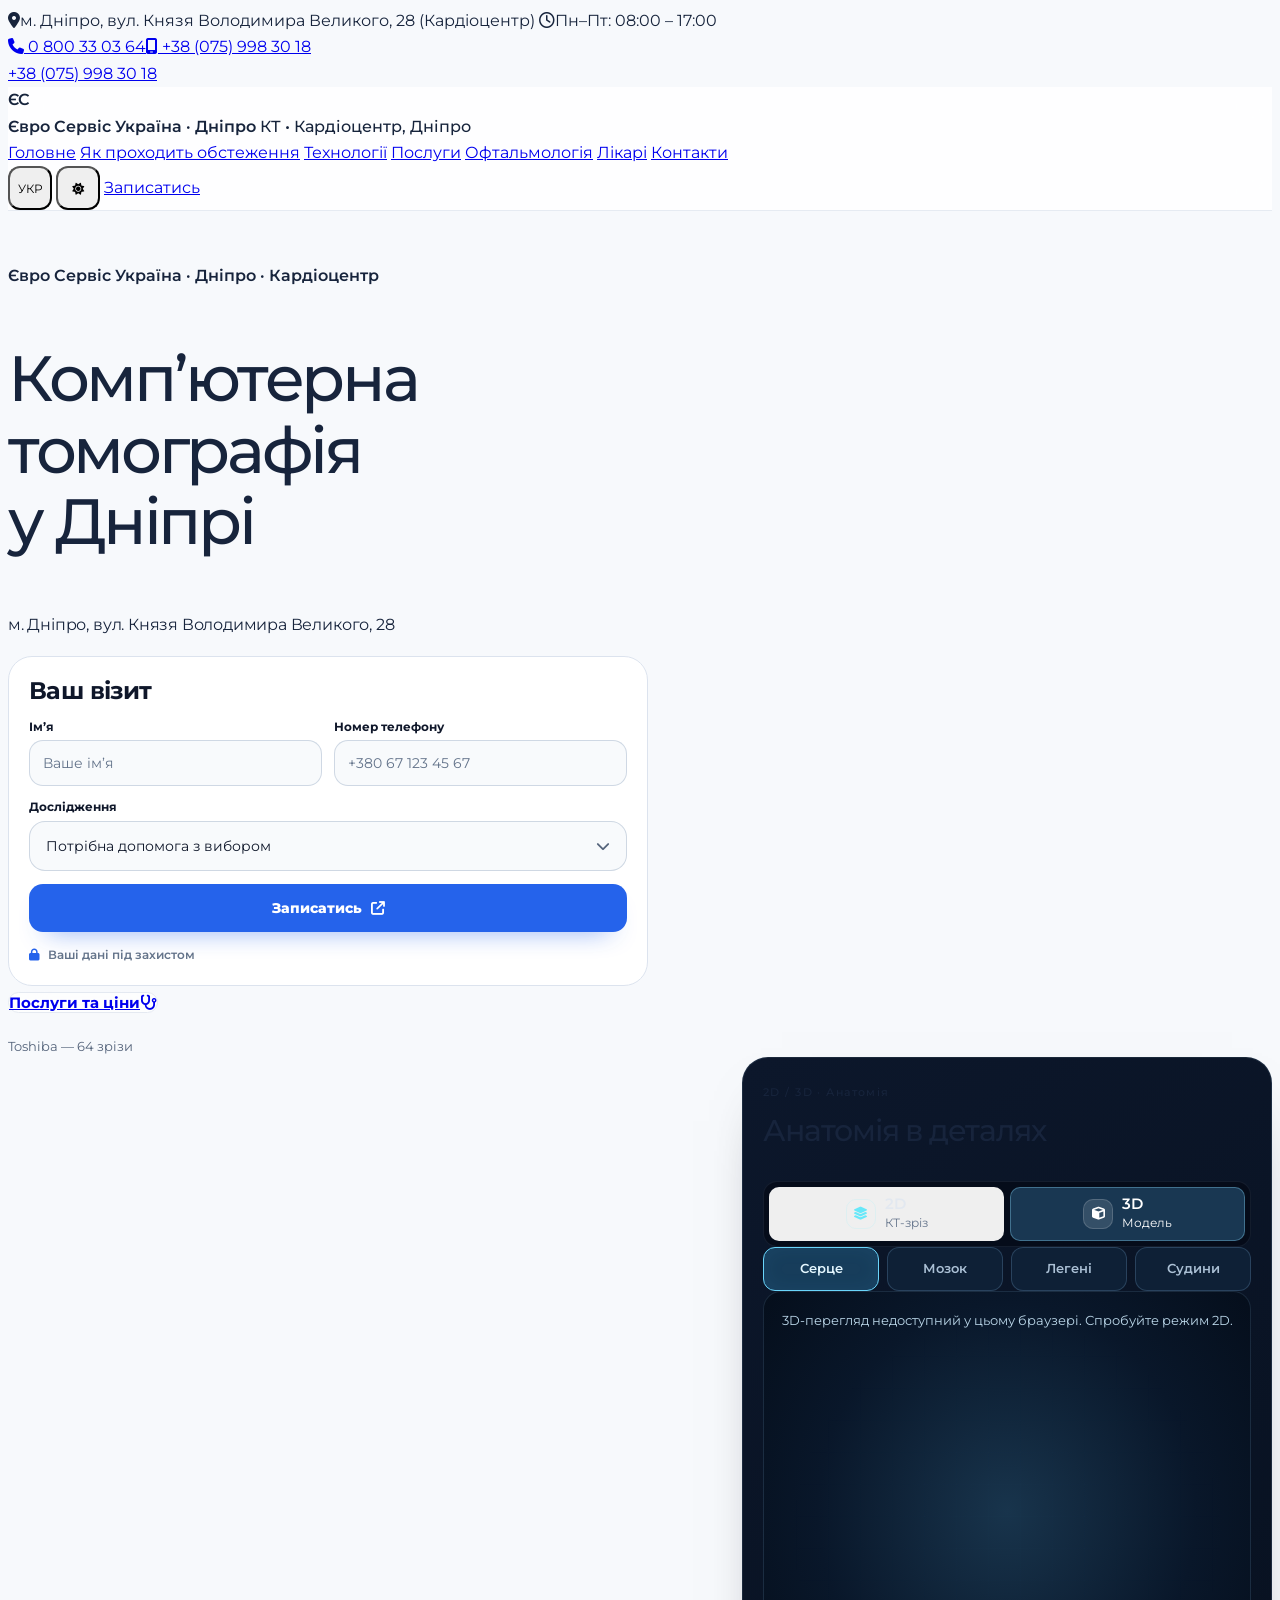
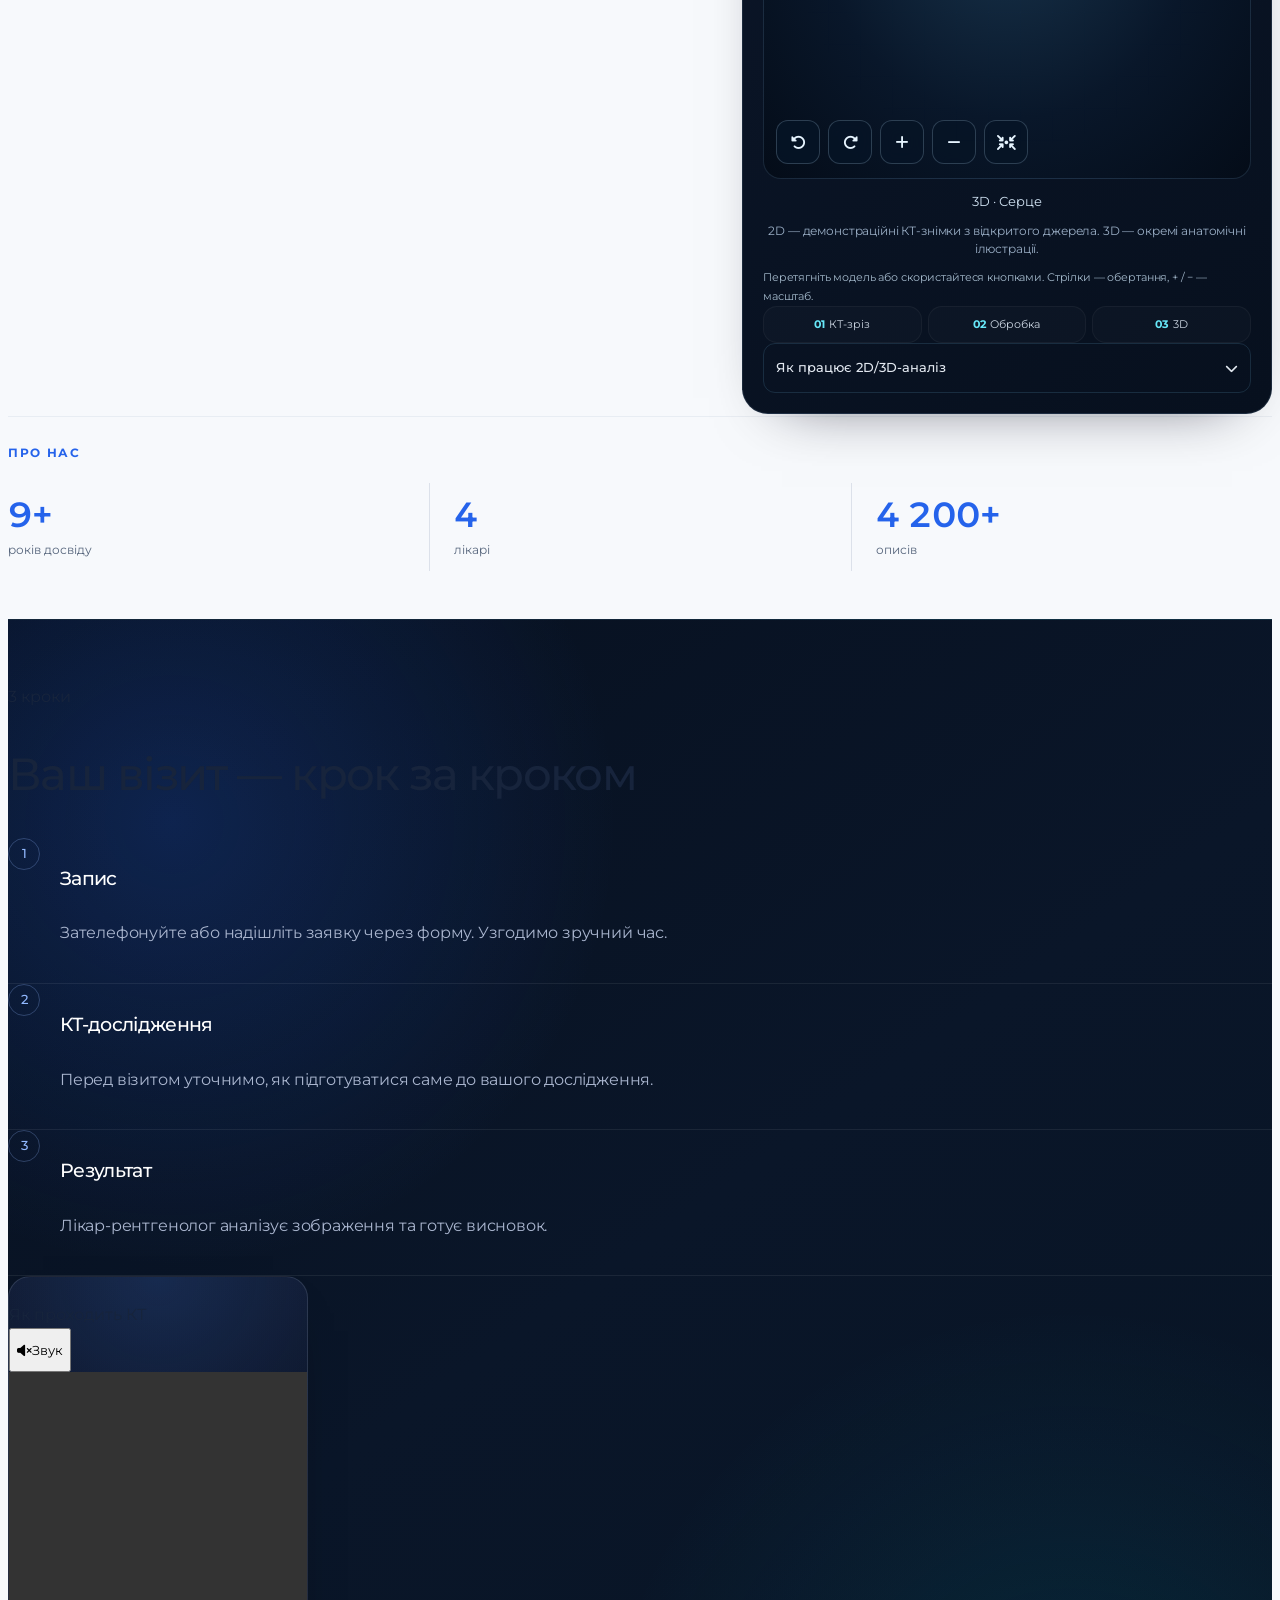
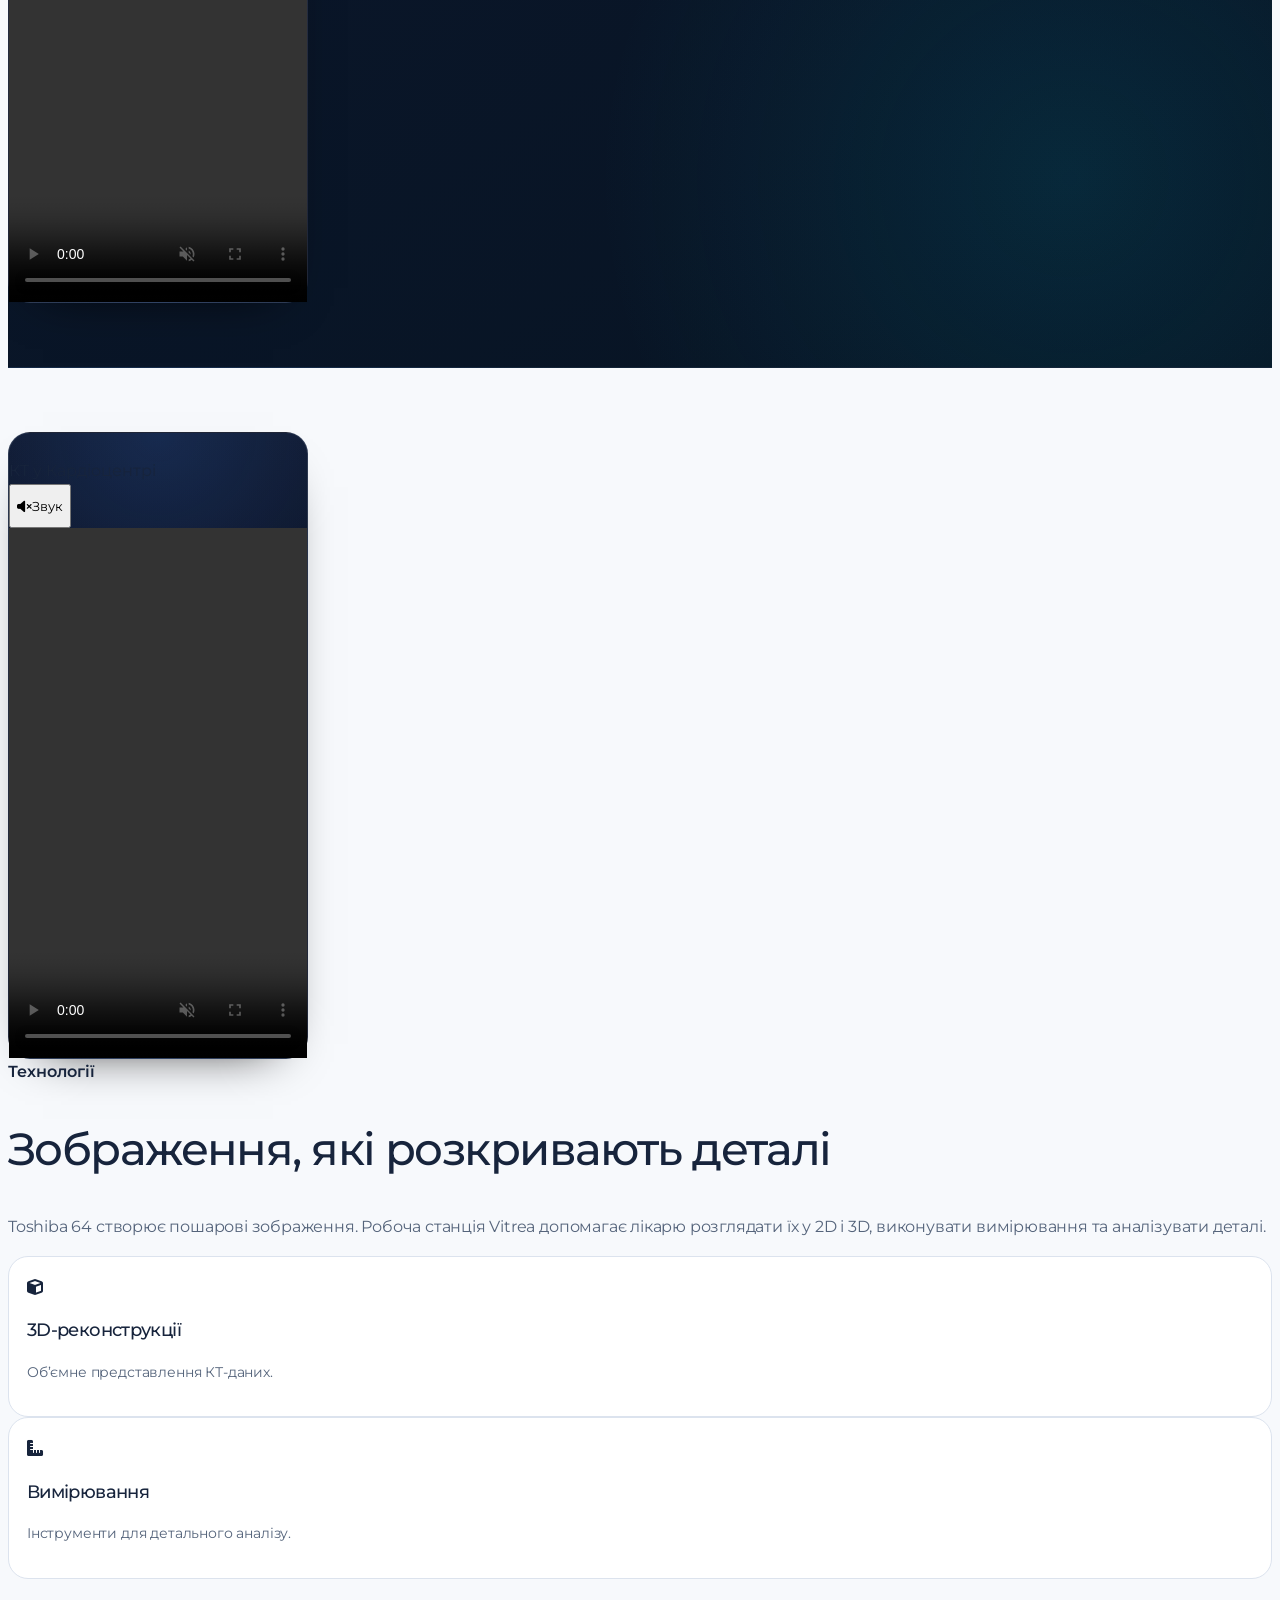
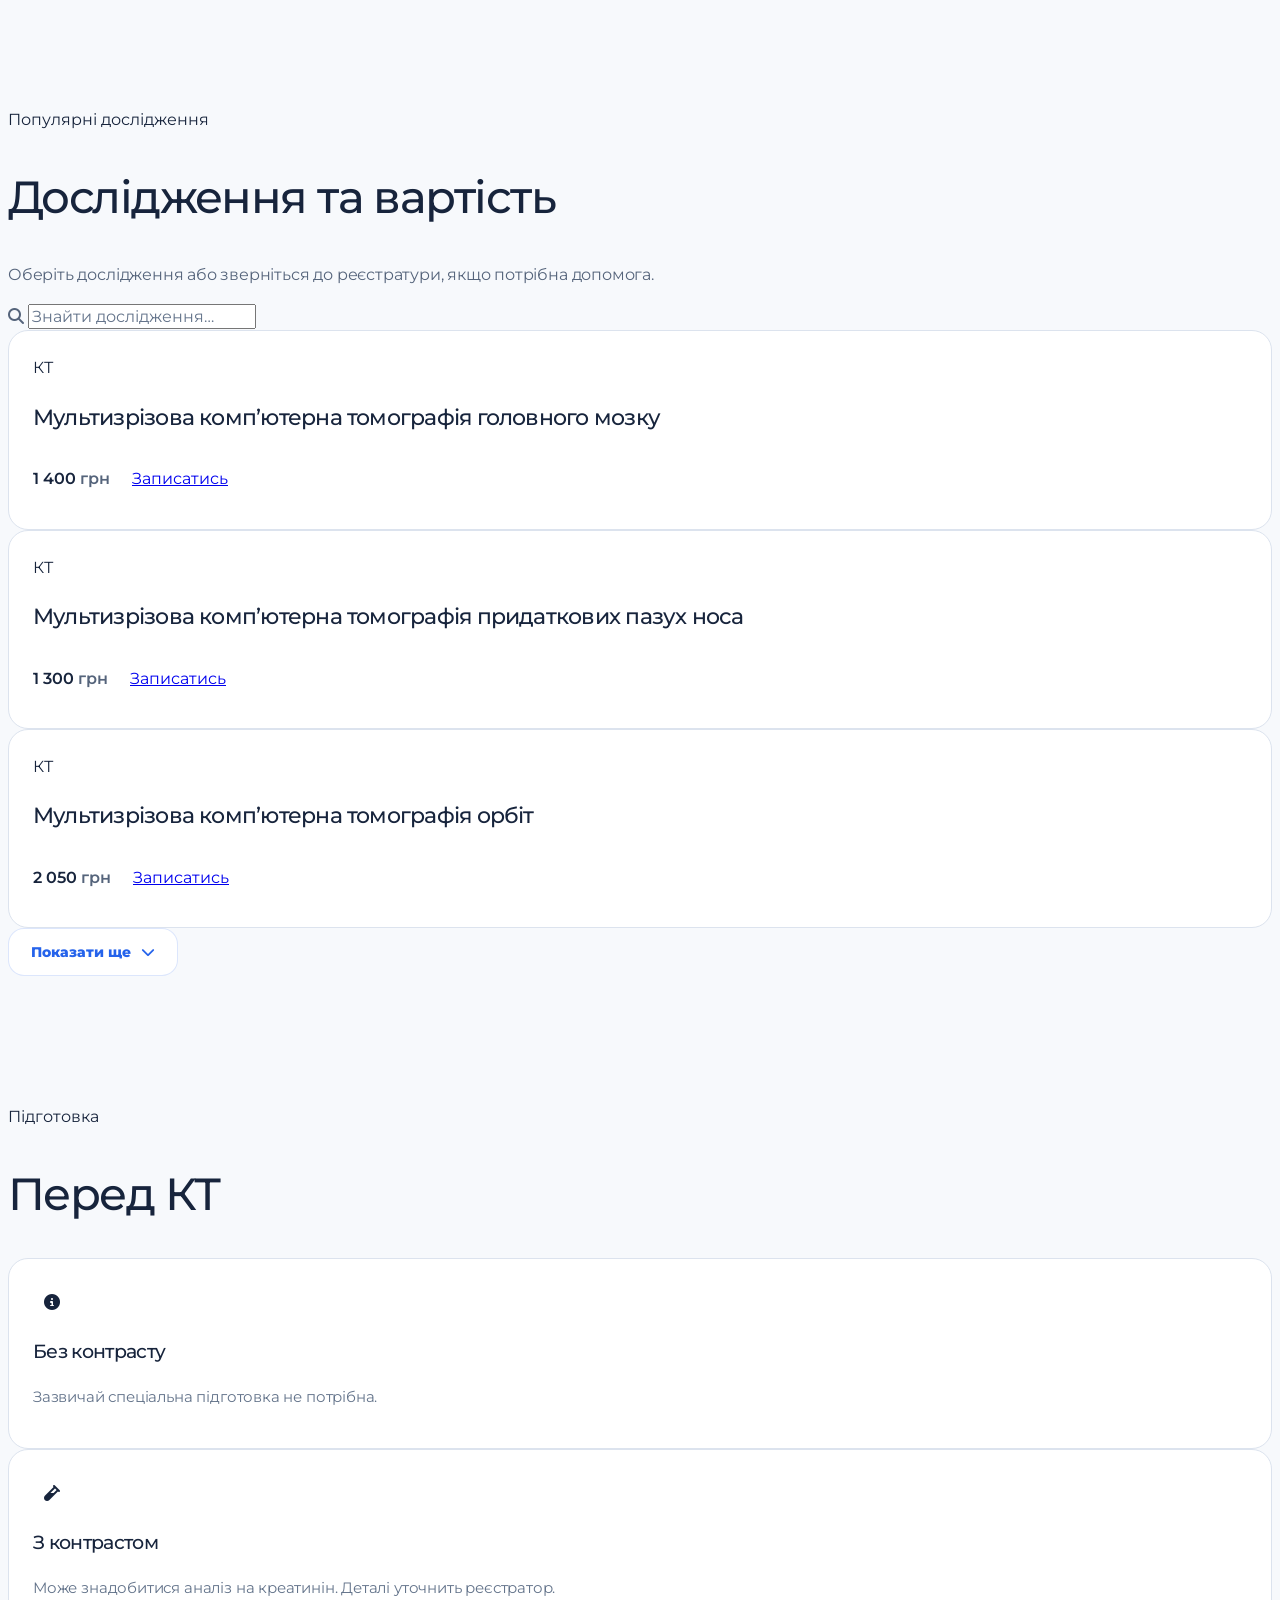
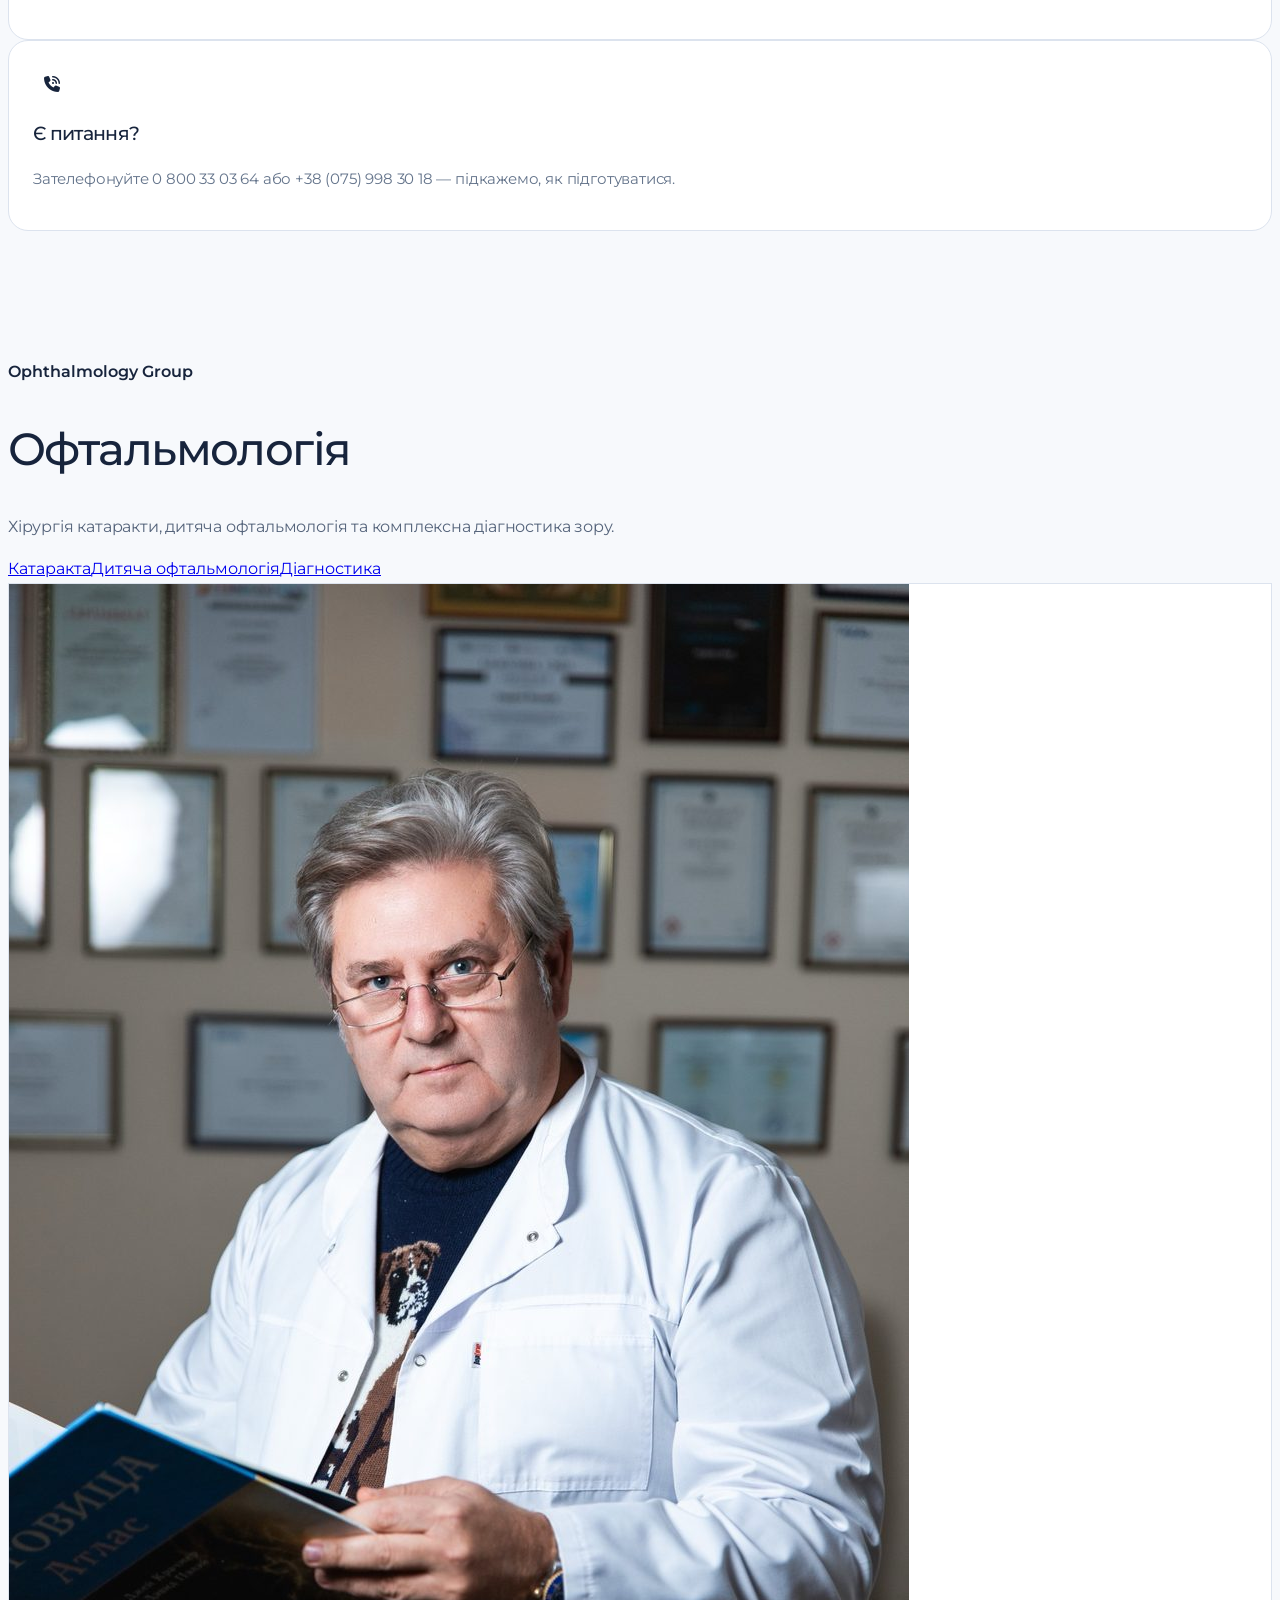
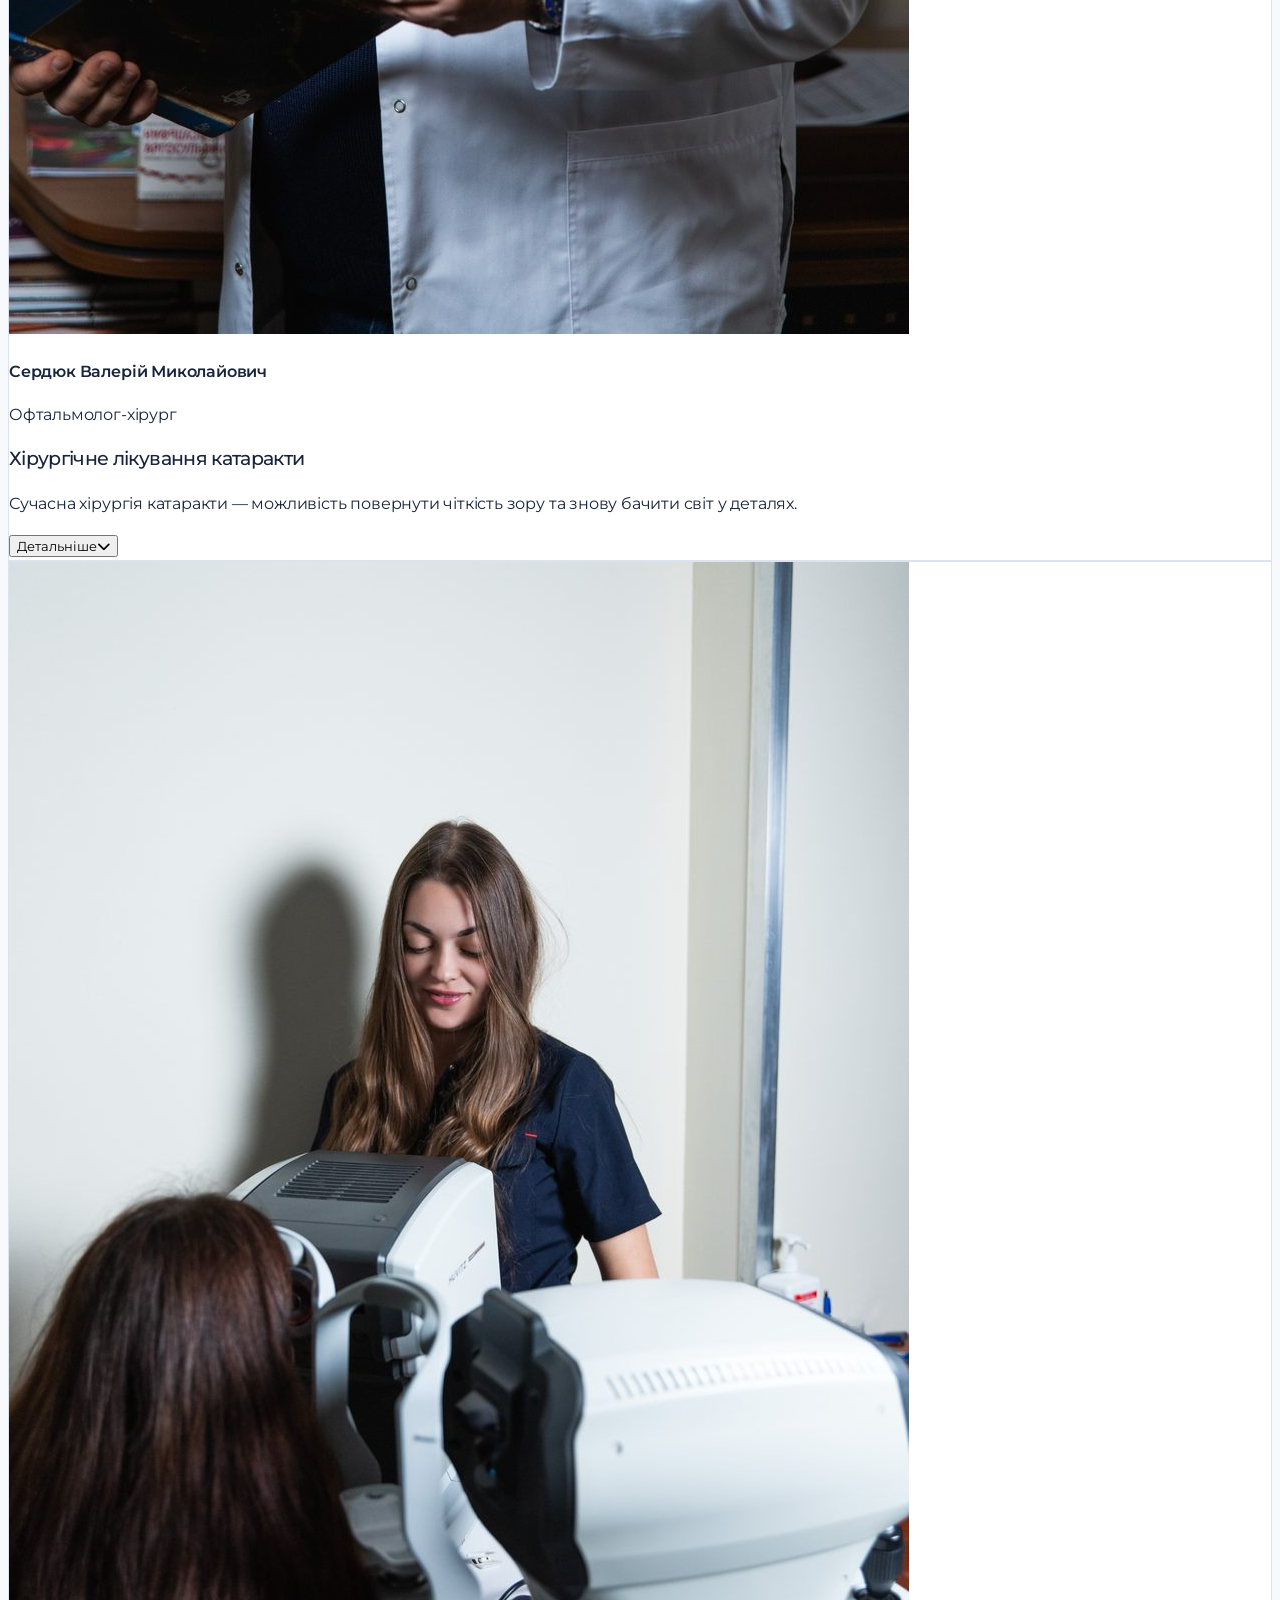
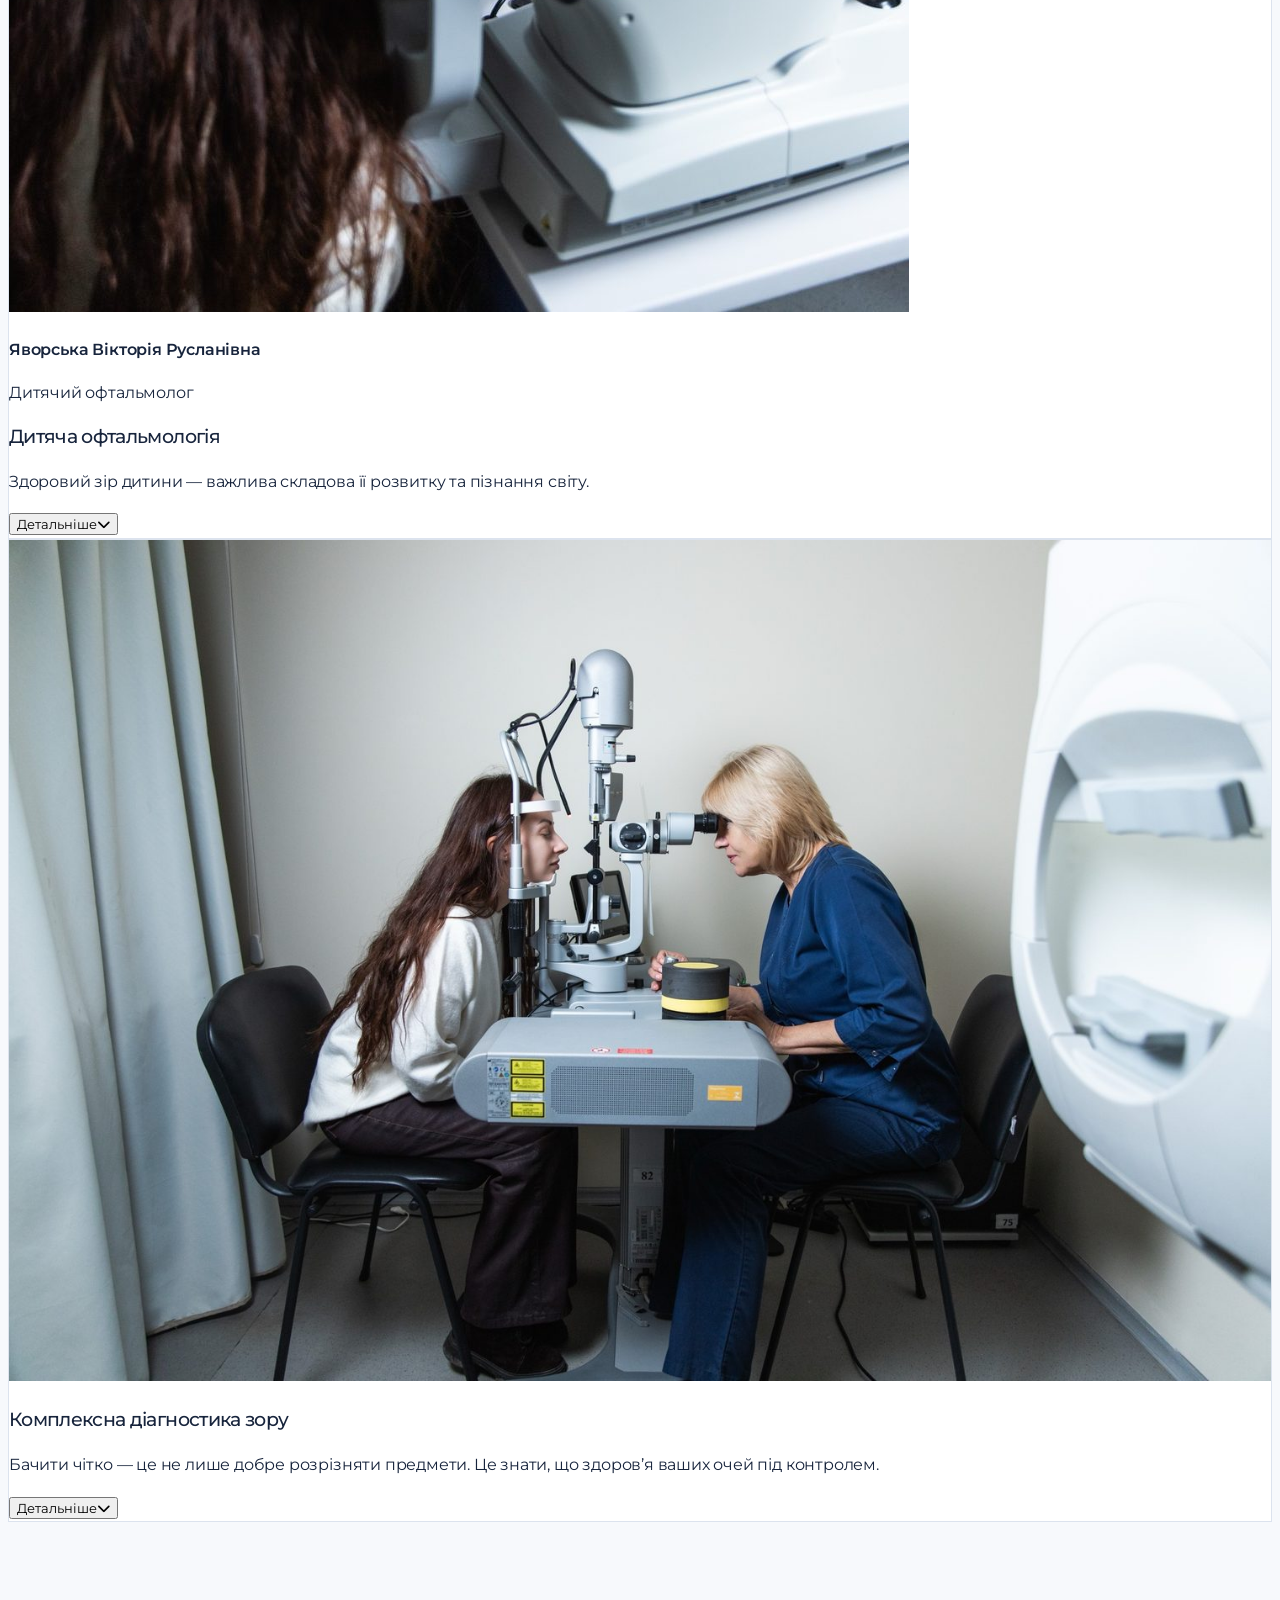
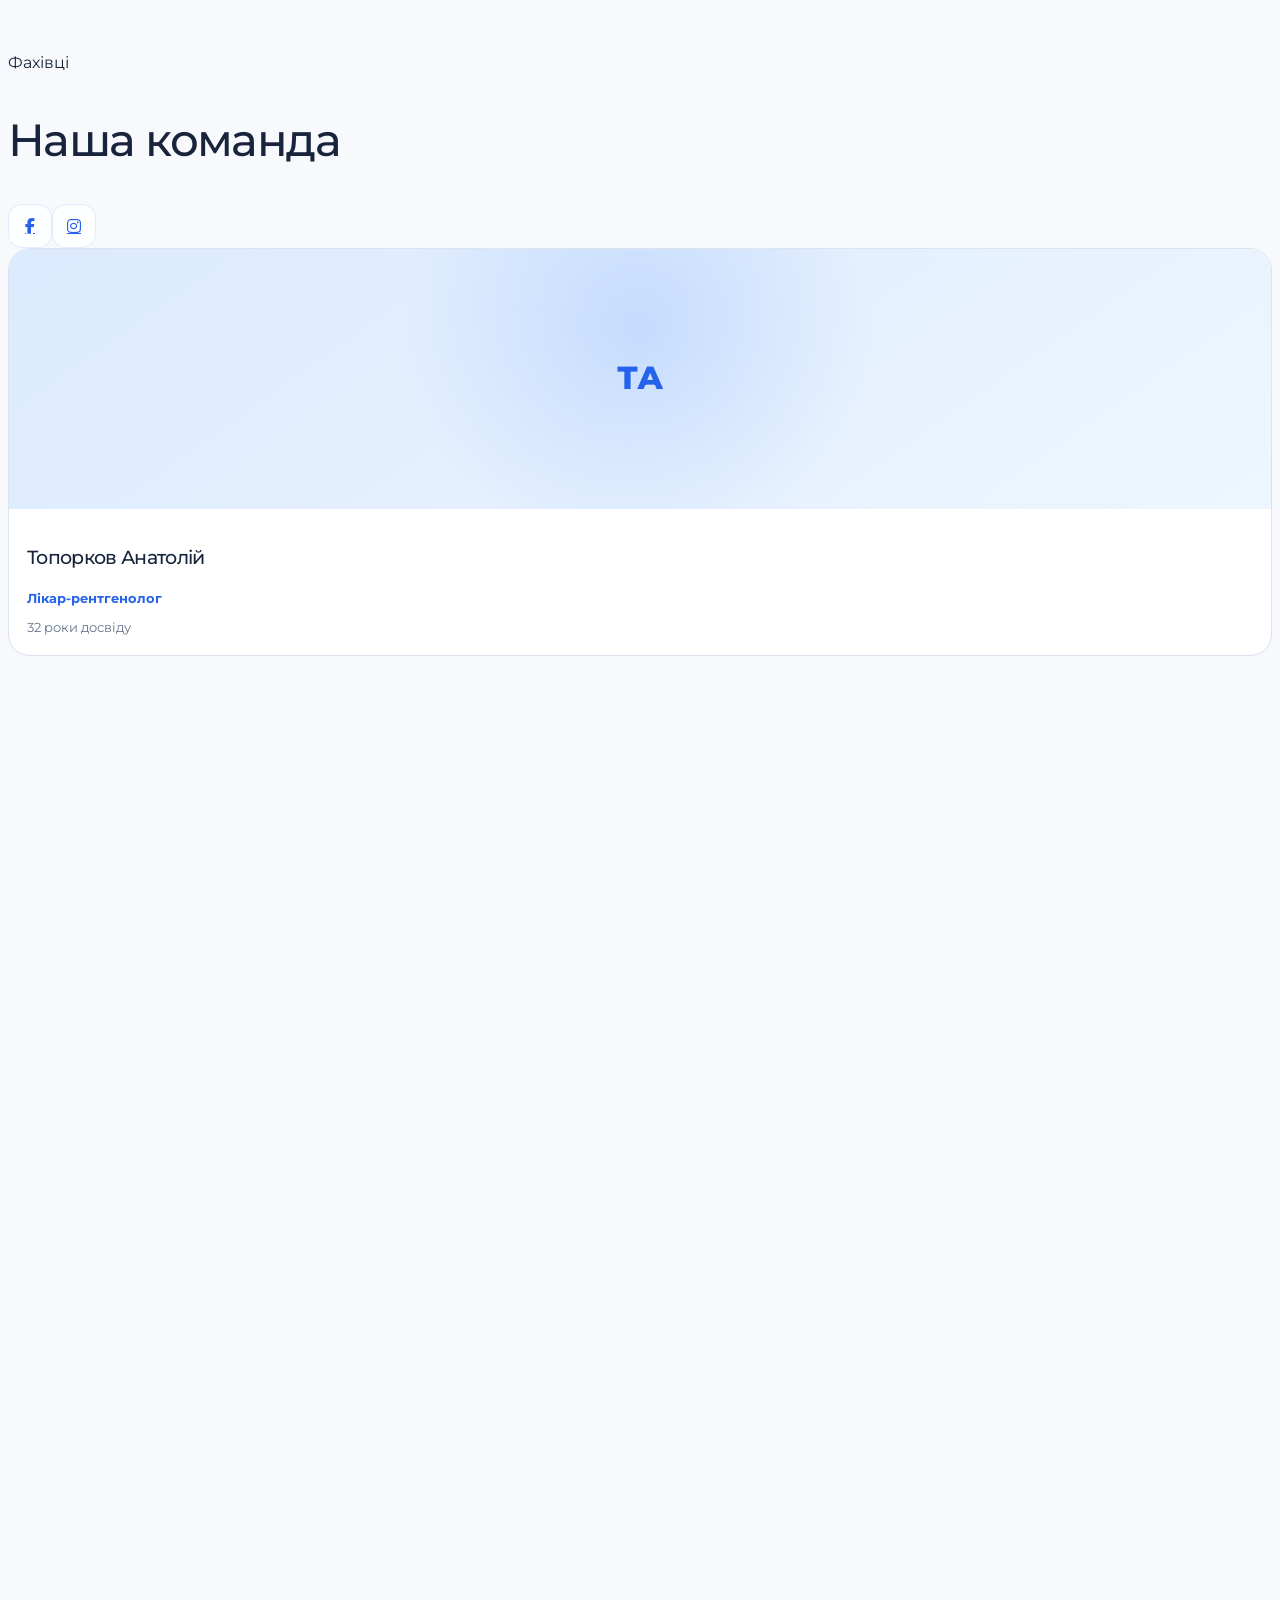
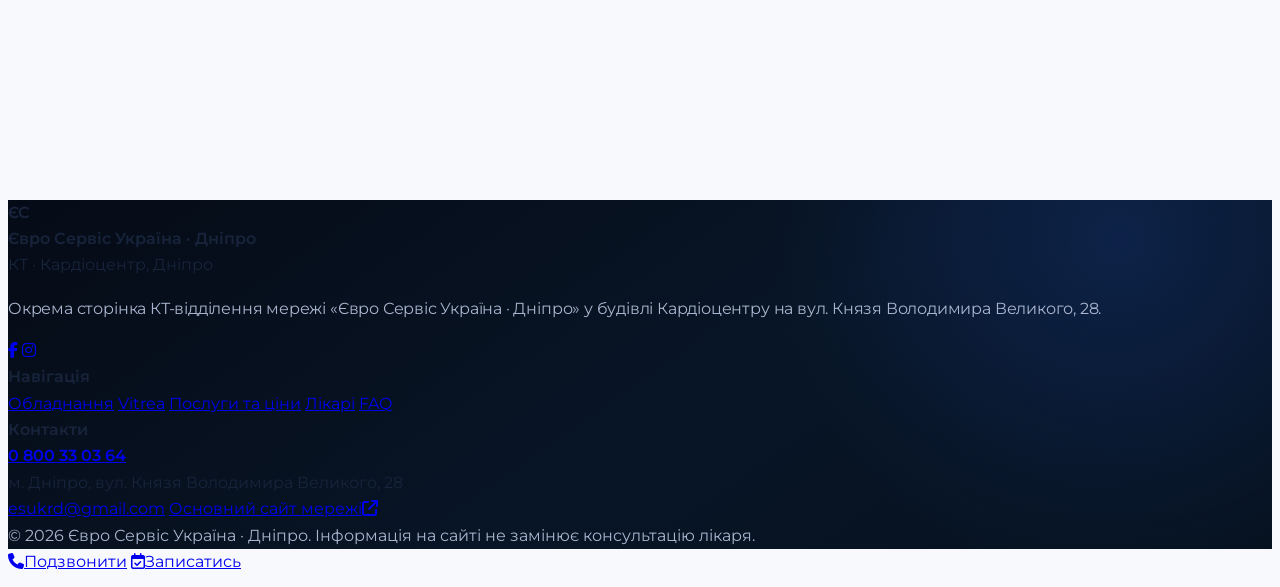
==== commit 568eed4d: "Ophthalmology: shorten texts, add expand/collapse toggle per service Co-Authored-By: Claude Sonnet 5" ====
--- a/index.html
+++ b/index.html
@@ -2208,12 +2208,43 @@
                 <p class="text-slate-500 text-sm md:text-base mt-4" data-lang-ua="Хірургія катаракти, дитяча офтальмологія та комплексна діагностика зору." data-lang-en="Cataract surgery, pediatric ophthalmology and comprehensive vision diagnostics.">Хірургія катаракти, дитяча офтальмологія та комплексна діагностика зору.</p>
                 <div class="flex flex-wrap gap-2 mt-6"><a href="#cataract" class="px-4 py-2 rounded-full border border-slate-200 dark:border-slate-700 bg-white dark:bg-slate-900 text-sm font-semibold text-slate-700 dark:text-slate-200 hover:text-blue-600 hover:border-blue-300 transition" data-lang-ua="Катаракта" data-lang-en="Cataract">Катаракта</a><a href="#pediatric" class="px-4 py-2 rounded-full border border-slate-200 dark:border-slate-700 bg-white dark:bg-slate-900 text-sm font-semibold text-slate-700 dark:text-slate-200 hover:text-blue-600 hover:border-blue-300 transition" data-lang-ua="Дитяча офтальмологія" data-lang-en="Pediatric">Дитяча офтальмологія</a><a href="#diagnostics" class="px-4 py-2 rounded-full border border-slate-200 dark:border-slate-700 bg-white dark:bg-slate-900 text-sm font-semibold text-slate-700 dark:text-slate-200 hover:text-blue-600 hover:border-blue-300 transition" data-lang-ua="Діагностика" data-lang-en="Diagnostics">Діагностика</a></div>
             </div>
-            <div class="space-y-8 md:space-y-10 mt-10">
-<article id="cataract" class="card-ui rounded-3xl overflow-hidden grid lg:grid-cols-12 scroll-mt-24 reveal"><div class="relative lg:col-span-5  min-h-[340px] lg:min-h-full bg-slate-200 dark:bg-slate-800"><img loading="lazy" decoding="async" src="oph/cataract.jpg" alt="Сердюк Валерій Миколайович — офтальмолог-хірург" data-alt-ua="Сердюк Валерій Миколайович — офтальмолог-хірург" data-alt-en="Valerii Serdiuk, ophthalmic surgeon" class="absolute inset-0 w-full h-full object-cover" style="object-position:50% 22%"></div><div class="lg:col-span-7  p-6 md:p-10"><h3 class="text-2xl md:text-3xl font-extrabold text-slate-900 dark:text-white leading-tight" data-lang-ua="Хірургічне лікування катаракти" data-lang-en="Cataract surgery">Хірургічне лікування катаракти</h3><p class="text-blue-700 dark:text-blue-300 font-semibold text-base md:text-lg mt-3 leading-snug" data-lang-ua="Сучасна хірургія катаракти — можливість повернути чіткість зору та знову бачити світ у деталях." data-lang-en="Modern cataract surgery can restore clear vision and let you see the world in detail again.">Сучасна хірургія катаракти — можливість повернути чіткість зору та знову бачити світ у деталях.</p><p class="text-slate-600 dark:text-slate-300 text-sm md:text-[15px] leading-relaxed mt-4" data-lang-ua="В Ophthalmology Group ми проводимо операції з видалення катаракти методом факоемульсифікації — сучасною малотравматичною методикою, що дозволяє видалити помутнілий кришталик через мікророзріз та імплантувати на його місце штучну інтраокулярну лінзу (ІОЛ)." data-lang-en="At Ophthalmology Group we remove cataracts by phacoemulsification, a modern minimally invasive technique that removes the clouded lens through a micro-incision and replaces it with an artificial intraocular lens (IOL).">В Ophthalmology Group ми проводимо операції з видалення катаракти методом факоемульсифікації — сучасною малотравматичною методикою, що дозволяє видалити помутнілий кришталик через мікророзріз та імплантувати на його місце штучну інтраокулярну лінзу (ІОЛ).</p><p class="text-slate-600 dark:text-slate-300 text-sm md:text-[15px] leading-relaxed mt-4" data-lang-ua="Для кожного пацієнта підбирається індивідуальне рішення з урахуванням особливостей зору, стану очей та способу життя." data-lang-en="For every patient we choose an individual solution based on their vision, the condition of their eyes and their lifestyle.">Для кожного пацієнта підбирається індивідуальне рішення з урахуванням особливостей зору, стану очей та способу життя.</p><p class="text-slate-600 dark:text-slate-300 text-sm md:text-[15px] leading-relaxed mt-4" data-lang-ua="Ми пропонуємо широкий вибір інтраокулярних лінз від провідних виробників, зокрема Alcon, Elon, Bunny Lens, та інших." data-lang-en="We offer a wide choice of intraocular lenses from leading manufacturers, including Alcon, Elon, Bunny Lens and others.">Ми пропонуємо широкий вибір інтраокулярних лінз від провідних виробників, зокрема Alcon, Elon, Bunny Lens, та інших.</p><h4 class="font-extrabold text-slate-900 dark:text-white text-base mt-7 mb-4" data-lang-ua="Переваги сучасного лікування" data-lang-en="Benefits of modern treatment">Переваги сучасного лікування</h4><ul class="space-y-3"><li class="flex gap-3 items-start"><i aria-hidden="true" class="fa-solid fa-circle-check text-blue-600 mt-1 text-sm shrink-0"></i><p class="text-sm md:text-[15px] leading-relaxed"><span class="font-bold text-slate-900 dark:text-white" data-lang-ua="Мікророзріз 2,2 мм" data-lang-en="2.2 mm micro-incision">Мікророзріз 2,2 мм</span> <span class="text-slate-600 dark:text-slate-300" data-lang-ua="— мінімальне хірургічне втручання." data-lang-en="— minimal surgical intervention.">— мінімальне хірургічне втручання.</span></p></li><li class="flex gap-3 items-start"><i aria-hidden="true" class="fa-solid fa-circle-check text-blue-600 mt-1 text-sm shrink-0"></i><p class="text-sm md:text-[15px] leading-relaxed"><span class="font-bold text-slate-900 dark:text-white" data-lang-ua="Індивідуальний підбір ІОЛ" data-lang-en="Individual IOL selection">Індивідуальний підбір ІОЛ</span> <span class="text-slate-600 dark:text-slate-300" data-lang-ua="— вибір лінзи відповідно до потреб пацієнта." data-lang-en="— a lens chosen to match the patient&#x27;s needs.">— вибір лінзи відповідно до потреб пацієнта.</span></p></li><li class="flex gap-3 items-start"><i aria-hidden="true" class="fa-solid fa-circle-check text-blue-600 mt-1 text-sm shrink-0"></i><p class="text-sm md:text-[15px] leading-relaxed"><span class="font-bold text-slate-900 dark:text-white" data-lang-ua="Сучасна технологія факоемульсифікації" data-lang-en="Modern phacoemulsification technology">Сучасна технологія факоемульсифікації</span> <span class="text-slate-600 dark:text-slate-300" data-lang-ua="— точність та контроль на кожному етапі операції." data-lang-en="— precision and control at every stage of the operation.">— точність та контроль на кожному етапі операції.</span></p></li><li class="flex gap-3 items-start"><i aria-hidden="true" class="fa-solid fa-circle-check text-blue-600 mt-1 text-sm shrink-0"></i><p class="text-sm md:text-[15px] leading-relaxed"><span class="text-slate-600 dark:text-slate-300" data-lang-ua="У більшості випадків пацієнт може повернутися додому в день операції." data-lang-en="In most cases the patient can go home on the day of the surgery.">У більшості випадків пацієнт може повернутися додому в день операції.</span></p></li><li class="flex gap-3 items-start"><i aria-hidden="true" class="fa-solid fa-circle-check text-blue-600 mt-1 text-sm shrink-0"></i><p class="text-sm md:text-[15px] leading-relaxed"><span class="font-bold text-slate-900 dark:text-white" data-lang-ua="Післяопераційний супровід" data-lang-en="Post-operative care">Післяопераційний супровід</span> <span class="text-slate-600 dark:text-slate-300" data-lang-ua="— контроль відновлення та рекомендації лікаря." data-lang-en="— monitoring of recovery and the doctor&#x27;s recommendations.">— контроль відновлення та рекомендації лікаря.</span></p></li></ul><div class="mt-8 rounded-3xl border border-slate-200 dark:border-slate-700 p-5 md:p-6"><p class="font-extrabold text-slate-900 dark:text-white text-lg" data-lang-ua="Сердюк Валерій Миколайович" data-lang-en="Valerii Serdiuk">Сердюк Валерій Миколайович</p><p class="text-sm text-slate-600 dark:text-slate-300 mt-1" data-lang-ua="Професор, доктор медичних наук, Заслужений лікар України" data-lang-en="Professor, Doctor of Medical Sciences, Honored Doctor of Ukraine">Професор, доктор медичних наук, Заслужений лікар України</p><p class="text-sm text-slate-600 dark:text-slate-300 mt-1" data-lang-ua="Офтальмолог-хірург, керівник центру" data-lang-en="Ophthalmic surgeon, head of the center">Офтальмолог-хірург, керівник центру</p><div class="grid grid-cols-2 gap-3 mt-4"><div class="rounded-2xl bg-blue-50 dark:bg-slate-800/70 px-4 py-3"><div class="text-2xl font-extrabold text-blue-700 dark:text-blue-300 leading-none">30+</div><div class="text-xs text-slate-500 dark:text-slate-400 mt-1.5" data-lang-ua="років досвіду роботи" data-lang-en="years of experience">років досвіду роботи</div></div><div class="rounded-2xl bg-blue-50 dark:bg-slate-800/70 px-4 py-3"><div class="text-2xl font-extrabold text-blue-700 dark:text-blue-300 leading-none">15 000+</div><div class="text-xs text-slate-500 dark:text-slate-400 mt-1.5" data-lang-ua="проведених операцій" data-lang-en="operations performed">проведених операцій</div></div></div><blockquote class="mt-5 border-l-4 border-blue-600 pl-4 text-sm md:text-[15px] italic text-slate-700 dark:text-slate-200 leading-relaxed" data-lang-ua="«Для мене важливо не лише провести операцію, а й підібрати оптимальне рішення для кожного пацієнта з урахуванням стану очей та його потреб.»" data-lang-en="“For me it is important not only to perform the surgery, but to find the best solution for each patient, taking into account the condition of their eyes and their needs.”">«Для мене важливо не лише провести операцію, а й підібрати оптимальне рішення для кожного пацієнта з урахуванням стану очей та його потреб.»</blockquote></div></div></article>
-<article id="pediatric" class="card-ui rounded-3xl overflow-hidden grid lg:grid-cols-12 scroll-mt-24 reveal"><div class="relative lg:col-span-5 lg:order-2 min-h-[340px] lg:min-h-full bg-slate-200 dark:bg-slate-800"><img loading="lazy" decoding="async" src="oph/children.jpg" alt="Яворська Вікторія Русланівна — дитячий офтальмолог" data-alt-ua="Яворська Вікторія Русланівна — дитячий офтальмолог" data-alt-en="Viktoriia Yavorska, pediatric ophthalmologist" class="absolute inset-0 w-full h-full object-cover" style="object-position:50% 30%"><div class="absolute inset-x-0 bottom-0 p-5 bg-gradient-to-t from-slate-950/85 via-slate-950/45 to-transparent"><p class="text-white font-extrabold text-base" data-lang-ua="Яворська Вікторія Русланівна" data-lang-en="Viktoriia Yavorska">Яворська Вікторія Русланівна</p><p class="text-blue-200 text-xs font-semibold mt-1" data-lang-ua="Дитячий офтальмолог" data-lang-en="Pediatric ophthalmologist">Дитячий офтальмолог</p></div></div><div class="lg:col-span-7 lg:order-1 p-6 md:p-10"><h3 class="text-2xl md:text-3xl font-extrabold text-slate-900 dark:text-white leading-tight" data-lang-ua="Дитяча офтальмологія" data-lang-en="Pediatric ophthalmology">Дитяча офтальмологія</h3><p class="text-blue-700 dark:text-blue-300 font-semibold text-base md:text-lg mt-3 leading-snug" data-lang-ua="Здоровий зір дитини — важлива складова її розвитку та пізнання світу." data-lang-en="A child&#x27;s healthy vision is an important part of their development and of discovering the world.">Здоровий зір дитини — важлива складова її розвитку та пізнання світу.</p><p class="text-slate-600 dark:text-slate-300 text-sm md:text-[15px] leading-relaxed mt-4" data-lang-ua="Зір відіграє важливу роль у навчанні, розвитку та щоденній активності дитини. Саме тому важливо своєчасно перевіряти його стан, виявляти можливі порушення та контролювати розвиток зорової системи." data-lang-en="Vision plays an important role in a child&#x27;s learning, development and daily activity. That is why it is important to check it in time, detect possible problems and monitor the development of the visual system.">Зір відіграє важливу роль у навчанні, розвитку та щоденній активності дитини. Саме тому важливо своєчасно перевіряти його стан, виявляти можливі порушення та контролювати розвиток зорової системи.</p><p class="text-slate-600 dark:text-slate-300 text-sm md:text-[15px] leading-relaxed mt-4" data-lang-ua="В Ophthalmology Group ми проводимо комплексну діагностику зору у дітей різного віку, допомагаємо виявляти та лікувати офтальмологічні захворювання, підбираємо необхідну корекцію та розробляємо індивідуальні програми спостереження." data-lang-en="At Ophthalmology Group we carry out comprehensive vision diagnostics for children of different ages, help detect and treat eye diseases, choose the necessary correction and develop individual follow-up programs.">В Ophthalmology Group ми проводимо комплексну діагностику зору у дітей різного віку, допомагаємо виявляти та лікувати офтальмологічні захворювання, підбираємо необхідну корекцію та розробляємо індивідуальні програми спостереження.</p><p class="text-slate-600 dark:text-slate-300 text-sm md:text-[15px] leading-relaxed mt-4" data-lang-ua="Працюємо з такими порушеннями, як короткозорість, далекозорість, астигматизм, амбліопія та косоокість." data-lang-en="We work with conditions such as myopia, hyperopia, astigmatism, amblyopia and strabismus.">Працюємо з такими порушеннями, як короткозорість, далекозорість, астигматизм, амбліопія та косоокість.</p><p class="text-slate-600 dark:text-slate-300 text-sm md:text-[15px] leading-relaxed mt-4" data-lang-ua="Обстеження проходить з урахуванням віку та індивідуальних особливостей маленького пацієнта, у спокійній та доброзичливій атмосфері." data-lang-en="The examination takes into account the age and individual characteristics of the young patient and takes place in a calm and friendly atmosphere.">Обстеження проходить з урахуванням віку та індивідуальних особливостей маленького пацієнта, у спокійній та доброзичливій атмосфері.</p><h4 class="font-extrabold text-slate-900 dark:text-white text-base mt-7 mb-4" data-lang-ua="Чому батьки обирають Ophthalmology Group?" data-lang-en="Why do parents choose Ophthalmology Group?">Чому батьки обирають Ophthalmology Group?</h4><ul class="space-y-3"><li class="flex gap-3 items-start"><i aria-hidden="true" class="fa-solid fa-circle-check text-blue-600 mt-1 text-sm shrink-0"></i><p class="text-sm md:text-[15px] leading-relaxed"><span class="font-bold text-slate-900 dark:text-white" data-lang-ua="Комплексна діагностика" data-lang-en="Comprehensive diagnostics">Комплексна діагностика</span> <span class="text-slate-600 dark:text-slate-300" data-lang-ua="— оцінка стану зорової системи дитини." data-lang-en="— assessment of the condition of the child&#x27;s visual system.">— оцінка стану зорової системи дитини.</span></p></li><li class="flex gap-3 items-start"><i aria-hidden="true" class="fa-solid fa-circle-check text-blue-600 mt-1 text-sm shrink-0"></i><p class="text-sm md:text-[15px] leading-relaxed"><span class="font-bold text-slate-900 dark:text-white" data-lang-ua="Контроль короткозорості" data-lang-en="Myopia control">Контроль короткозорості</span> <span class="text-slate-600 dark:text-slate-300" data-lang-ua="— спостереження за динамікою та підбір методів контролю її прогресування." data-lang-en="— monitoring its progression and choosing methods to control it.">— спостереження за динамікою та підбір методів контролю її прогресування.</span></p></li><li class="flex gap-3 items-start"><i aria-hidden="true" class="fa-solid fa-circle-check text-blue-600 mt-1 text-sm shrink-0"></i><p class="text-sm md:text-[15px] leading-relaxed"><span class="font-bold text-slate-900 dark:text-white" data-lang-ua="Індивідуальне лікування" data-lang-en="Individual treatment">Індивідуальне лікування</span> <span class="text-slate-600 dark:text-slate-300" data-lang-ua="— допомога дітям з амбліопією, косоокістю та іншими порушеннями зору." data-lang-en="— help for children with amblyopia, strabismus and other vision disorders.">— допомога дітям з амбліопією, косоокістю та іншими порушеннями зору.</span></p></li><li class="flex gap-3 items-start"><i aria-hidden="true" class="fa-solid fa-circle-check text-blue-600 mt-1 text-sm shrink-0"></i><p class="text-sm md:text-[15px] leading-relaxed"><span class="font-bold text-slate-900 dark:text-white" data-lang-ua="Підбір корекції" data-lang-en="Vision correction">Підбір корекції</span> <span class="text-slate-600 dark:text-slate-300" data-lang-ua="— окуляри та контактні лінзи відповідно до віку й потреб дитини." data-lang-en="— glasses and contact lenses suited to the child&#x27;s age and needs.">— окуляри та контактні лінзи відповідно до віку й потреб дитини.</span></p></li><li class="flex gap-3 items-start"><i aria-hidden="true" class="fa-solid fa-circle-check text-blue-600 mt-1 text-sm shrink-0"></i><p class="text-sm md:text-[15px] leading-relaxed"><span class="font-bold text-slate-900 dark:text-white" data-lang-ua="Апаратне лікування" data-lang-en="Hardware-based treatment">Апаратне лікування</span> <span class="text-slate-600 dark:text-slate-300" data-lang-ua="— за показаннями та відповідно до призначень лікаря." data-lang-en="— when indicated and as prescribed by the doctor.">— за показаннями та відповідно до призначень лікаря.</span></p></li></ul><p class="mt-6 font-bold text-slate-900 dark:text-white text-base" data-lang-ua="Дбайте про зір дитини сьогодні — для її впевненого завтра." data-lang-en="Take care of your child&#x27;s vision today for a confident tomorrow.">Дбайте про зір дитини сьогодні — для її впевненого завтра.</p></div></article>
-<article id="diagnostics" class="card-ui rounded-3xl overflow-hidden grid lg:grid-cols-12 scroll-mt-24 reveal"><div class="relative lg:col-span-5  min-h-[340px] lg:min-h-full bg-slate-200 dark:bg-slate-800"><img loading="lazy" decoding="async" src="oph/diagnostics.jpg" alt="Комплексна діагностика зору на сучасному обладнанні" data-alt-ua="Комплексна діагностика зору на сучасному обладнанні" data-alt-en="Comprehensive vision diagnostics on modern equipment" class="absolute inset-0 w-full h-full object-cover" style="object-position:50% 50%"></div><div class="lg:col-span-7  p-6 md:p-10"><h3 class="text-2xl md:text-3xl font-extrabold text-slate-900 dark:text-white leading-tight" data-lang-ua="Комплексна діагностика зору" data-lang-en="Comprehensive vision diagnostics">Комплексна діагностика зору</h3><p class="text-blue-700 dark:text-blue-300 font-semibold text-base md:text-lg mt-3 leading-snug" data-lang-ua="Бачити чітко — це не лише добре розрізняти предмети. Це знати, що здоров’я ваших очей під контролем." data-lang-en="Seeing clearly is not only about telling objects apart. It is knowing that the health of your eyes is under control.">Бачити чітко — це не лише добре розрізняти предмети. Це знати, що здоров’я ваших очей під контролем.</p><p class="text-slate-600 dark:text-slate-300 text-sm md:text-[15px] leading-relaxed mt-4" data-lang-ua="В Ophthalmology Group ми проводимо комплексне обстеження зорової системи, щоб оцінити стан очей, виявити можливі порушення та захворювання на ранніх стадіях і визначити подальшу тактику спостереження або лікування." data-lang-en="At Ophthalmology Group we carry out a comprehensive examination of the visual system to assess the condition of the eyes, detect possible disorders and diseases at an early stage and decide on further follow-up or treatment.">В Ophthalmology Group ми проводимо комплексне обстеження зорової системи, щоб оцінити стан очей, виявити можливі порушення та захворювання на ранніх стадіях і визначити подальшу тактику спостереження або лікування.</p><p class="text-slate-600 dark:text-slate-300 text-sm md:text-[15px] leading-relaxed mt-4" data-lang-ua="Діагностика проводиться на сучасному обладнанні провідних світових виробників Topcon, Carl Zeiss та інших." data-lang-en="Diagnostics are performed on modern equipment from leading world manufacturers Topcon, Carl Zeiss and others.">Діагностика проводиться на сучасному обладнанні провідних світових виробників Topcon, Carl Zeiss та інших.</p><p class="text-slate-600 dark:text-slate-300 text-sm md:text-[15px] leading-relaxed mt-4" data-lang-ua="Під час обстеження лікар оцінює гостроту зору, рефракцію, внутрішньоочний тиск, стан переднього та заднього відділів ока. За необхідності призначаються додаткові дослідження, зокрема оптична когерентна томографія (ОКТ)." data-lang-en="During the examination the doctor assesses visual acuity, refraction, intraocular pressure and the condition of the anterior and posterior segments of the eye. If necessary, additional tests are prescribed, including optical coherence tomography (OCT).">Під час обстеження лікар оцінює гостроту зору, рефракцію, внутрішньоочний тиск, стан переднього та заднього відділів ока. За необхідності призначаються додаткові дослідження, зокрема оптична когерентна томографія (ОКТ).</p><p class="text-slate-600 dark:text-slate-300 text-sm md:text-[15px] leading-relaxed mt-4" data-lang-ua="За результатами пацієнт отримує детальний висновок офтальмолога, рекомендації та індивідуальний план подальших дій." data-lang-en="Afterwards the patient receives a detailed ophthalmologist&#x27;s report, recommendations and an individual plan of further action.">За результатами пацієнт отримує детальний висновок офтальмолога, рекомендації та індивідуальний план подальших дій.</p><h4 class="font-extrabold text-slate-900 dark:text-white text-base mt-7 mb-4" data-lang-ua="Переваги комплексної діагностики" data-lang-en="Benefits of comprehensive diagnostics">Переваги комплексної діагностики</h4><ul class="space-y-3"><li class="flex gap-3 items-start"><i aria-hidden="true" class="fa-solid fa-circle-check text-blue-600 mt-1 text-sm shrink-0"></i><p class="text-sm md:text-[15px] leading-relaxed"><span class="font-bold text-slate-900 dark:text-white" data-lang-ua="Повноцінне обстеження" data-lang-en="Full examination">Повноцінне обстеження</span> <span class="text-slate-600 dark:text-slate-300" data-lang-ua="— оцінка основних структур та функцій зорової системи." data-lang-en="— assessment of the main structures and functions of the visual system.">— оцінка основних структур та функцій зорової системи.</span></p></li><li class="flex gap-3 items-start"><i aria-hidden="true" class="fa-solid fa-circle-check text-blue-600 mt-1 text-sm shrink-0"></i><p class="text-sm md:text-[15px] leading-relaxed"><span class="font-bold text-slate-900 dark:text-white" data-lang-ua="Сучасне обладнання" data-lang-en="Modern equipment">Сучасне обладнання</span> <span class="text-slate-600 dark:text-slate-300" data-lang-ua="— діагностичні технології Topcon, Carl Zeiss та інших виробників." data-lang-en="— diagnostic technology from Topcon, Carl Zeiss and other manufacturers.">— діагностичні технології Topcon, Carl Zeiss та інших виробників.</span></p></li><li class="flex gap-3 items-start"><i aria-hidden="true" class="fa-solid fa-circle-check text-blue-600 mt-1 text-sm shrink-0"></i><p class="text-sm md:text-[15px] leading-relaxed"><span class="font-bold text-slate-900 dark:text-white" data-lang-ua="Тривалість 1–2 години" data-lang-en="Duration of 1–2 hours">Тривалість 1–2 години</span> <span class="text-slate-600 dark:text-slate-300" data-lang-ua="— достатньо часу для необхідних досліджень та консультації." data-lang-en="— enough time for the necessary tests and consultation.">— достатньо часу для необхідних досліджень та консультації.</span></p></li><li class="flex gap-3 items-start"><i aria-hidden="true" class="fa-solid fa-circle-check text-blue-600 mt-1 text-sm shrink-0"></i><p class="text-sm md:text-[15px] leading-relaxed"><span class="font-bold text-slate-900 dark:text-white" data-lang-ua="Детальний висновок лікаря" data-lang-en="Detailed doctor&#x27;s report">Детальний висновок лікаря</span> <span class="text-slate-600 dark:text-slate-300" data-lang-ua="— зрозумілі результати обстеження та рекомендації." data-lang-en="— clear examination results and recommendations.">— зрозумілі результати обстеження та рекомендації.</span></p></li><li class="flex gap-3 items-start"><i aria-hidden="true" class="fa-solid fa-circle-check text-blue-600 mt-1 text-sm shrink-0"></i><p class="text-sm md:text-[15px] leading-relaxed"><span class="font-bold text-slate-900 dark:text-white" data-lang-ua="Індивідуальний підхід" data-lang-en="Individual approach">Індивідуальний підхід</span> <span class="text-slate-600 dark:text-slate-300" data-lang-ua="— додаткові дослідження відповідно до показань." data-lang-en="— additional tests according to indications.">— додаткові дослідження відповідно до показань.</span></p></li></ul></div></article>
+            <div class="space-y-5 md:space-y-6 mt-10">
+<article id="cataract" class="card-ui rounded-3xl overflow-hidden scroll-mt-24 reveal"><div class="grid md:grid-cols-12"><div class="relative md:col-span-4 h-60 md:h-auto md:min-h-[250px] bg-slate-200 dark:bg-slate-800"><img loading="lazy" decoding="async" src="oph/cataract.jpg" alt="Сердюк Валерій Миколайович — офтальмолог-хірург" data-alt-ua="Сердюк Валерій Миколайович — офтальмолог-хірург" data-alt-en="Valerii Serdiuk, ophthalmic surgeon" class="absolute inset-0 w-full h-full object-cover" style="object-position:50% 24%"><div class="absolute inset-x-0 bottom-0 p-4 bg-gradient-to-t from-slate-950/85 via-slate-950/40 to-transparent"><p class="text-white font-extrabold text-sm md:text-base leading-tight" data-lang-ua="Сердюк Валерій Миколайович" data-lang-en="Valerii Serdiuk">Сердюк Валерій Миколайович</p><p class="text-blue-200 text-xs font-semibold mt-0.5" data-lang-ua="Офтальмолог-хірург" data-lang-en="Ophthalmic surgeon">Офтальмолог-хірург</p></div></div><div class="md:col-span-8 p-6 md:p-8 flex flex-col justify-center"><h3 class="text-2xl md:text-3xl font-extrabold text-slate-900 dark:text-white leading-tight" data-lang-ua="Хірургічне лікування катаракти" data-lang-en="Cataract surgery">Хірургічне лікування катаракти</h3><p class="text-blue-700 dark:text-blue-300 font-semibold text-base md:text-lg mt-3 leading-snug" data-lang-ua="Сучасна хірургія катаракти — можливість повернути чіткість зору та знову бачити світ у деталях." data-lang-en="Modern cataract surgery can restore clear vision and let you see the world in detail again.">Сучасна хірургія катаракти — можливість повернути чіткість зору та знову бачити світ у деталях.</p><div><button type="button" class="oph-toggle mt-5 inline-flex items-center gap-2 rounded-full border border-blue-200 dark:border-slate-600 bg-blue-50 dark:bg-slate-800 px-5 py-2.5 text-sm font-bold text-blue-700 dark:text-blue-300 hover:bg-blue-100 dark:hover:bg-slate-700 transition" aria-expanded="false" aria-controls="oph-more-cataract"><span class="oph-lbl-more" data-lang-ua="Детальніше" data-lang-en="Read more">Детальніше</span><span class="oph-lbl-less" data-lang-ua="Згорнути" data-lang-en="Collapse">Згорнути</span><i aria-hidden="true" class="fa-solid fa-chevron-down text-xs oph-chev"></i></button></div></div></div><div id="oph-more-cataract" class="oph-more" inert aria-hidden="true"><div class="oph-more-in"><div class="grid md:grid-cols-12 gap-6 md:gap-8 px-6 md:px-8 pb-6 md:pb-8 pt-6 border-t border-slate-200 dark:border-slate-700"><div class="md:col-span-7"><p class="text-slate-600 dark:text-slate-300 text-sm md:text-[15px] leading-relaxed" data-lang-ua="Видаляємо помутнілий кришталик методом факоемульсифікації через мікророзріз 2,2 мм і імплантуємо штучну інтраокулярну лінзу (ІОЛ). Рішення підбираємо індивідуально; лінзи від Alcon, Elon, Bunny Lens та інших." data-lang-en="We remove the clouded lens by phacoemulsification through a 2.2 mm micro-incision and implant an artificial intraocular lens (IOL). The solution is chosen individually; lenses from Alcon, Elon, Bunny Lens and others.">Видаляємо помутнілий кришталик методом факоемульсифікації через мікророзріз 2,2 мм і імплантуємо штучну інтраокулярну лінзу (ІОЛ). Рішення підбираємо індивідуально; лінзи від Alcon, Elon, Bunny Lens та інших.</p><h4 class="font-extrabold text-slate-900 dark:text-white text-base mt-6 mb-3" data-lang-ua="Переваги сучасного лікування" data-lang-en="Benefits of modern treatment">Переваги сучасного лікування</h4><ul class="space-y-2.5"><li class="flex gap-3 items-start"><i aria-hidden="true" class="fa-solid fa-circle-check text-blue-600 mt-1 text-sm shrink-0"></i><p class="text-sm md:text-[15px] leading-relaxed"><span class="font-bold text-slate-900 dark:text-white" data-lang-ua="Мікророзріз 2,2 мм" data-lang-en="2.2 mm micro-incision">Мікророзріз 2,2 мм</span> <span class="text-slate-600 dark:text-slate-300" data-lang-ua="— мінімальне втручання." data-lang-en="— minimal intervention.">— мінімальне втручання.</span></p></li><li class="flex gap-3 items-start"><i aria-hidden="true" class="fa-solid fa-circle-check text-blue-600 mt-1 text-sm shrink-0"></i><p class="text-sm md:text-[15px] leading-relaxed"><span class="font-bold text-slate-900 dark:text-white" data-lang-ua="Індивідуальний підбір ІОЛ" data-lang-en="Individual IOL selection">Індивідуальний підбір ІОЛ</span> <span class="text-slate-600 dark:text-slate-300" data-lang-ua="— лінза під потреби пацієнта." data-lang-en="— a lens for the patient&#x27;s needs.">— лінза під потреби пацієнта.</span></p></li><li class="flex gap-3 items-start"><i aria-hidden="true" class="fa-solid fa-circle-check text-blue-600 mt-1 text-sm shrink-0"></i><p class="text-sm md:text-[15px] leading-relaxed"><span class="font-bold text-slate-900 dark:text-white" data-lang-ua="Додому в день операції" data-lang-en="Home on the day of surgery">Додому в день операції</span> <span class="text-slate-600 dark:text-slate-300" data-lang-ua="— у більшості випадків." data-lang-en="— in most cases.">— у більшості випадків.</span></p></li><li class="flex gap-3 items-start"><i aria-hidden="true" class="fa-solid fa-circle-check text-blue-600 mt-1 text-sm shrink-0"></i><p class="text-sm md:text-[15px] leading-relaxed"><span class="font-bold text-slate-900 dark:text-white" data-lang-ua="Супровід після операції" data-lang-en="Post-operative care">Супровід після операції</span> <span class="text-slate-600 dark:text-slate-300" data-lang-ua="— контроль відновлення та рекомендації лікаря." data-lang-en="— recovery monitoring and the doctor&#x27;s recommendations.">— контроль відновлення та рекомендації лікаря.</span></p></li></ul></div><div class="md:col-span-5 rounded-3xl border border-slate-200 dark:border-slate-700 p-5 md:p-6 self-start"><p class="font-extrabold text-slate-900 dark:text-white text-lg" data-lang-ua="Сердюк Валерій Миколайович" data-lang-en="Valerii Serdiuk">Сердюк Валерій Миколайович</p><p class="text-sm text-slate-600 dark:text-slate-300 mt-1" data-lang-ua="Професор, доктор медичних наук, Заслужений лікар України" data-lang-en="Professor, Doctor of Medical Sciences, Honored Doctor of Ukraine">Професор, доктор медичних наук, Заслужений лікар України</p><p class="text-sm text-slate-600 dark:text-slate-300 mt-1" data-lang-ua="Офтальмолог-хірург, керівник центру" data-lang-en="Ophthalmic surgeon, head of the center">Офтальмолог-хірург, керівник центру</p><div class="grid grid-cols-2 gap-3 mt-4"><div class="rounded-2xl bg-blue-50 dark:bg-slate-800/70 px-4 py-3"><div class="text-2xl font-extrabold text-blue-700 dark:text-blue-300 leading-none">30+</div><div class="text-xs text-slate-500 dark:text-slate-400 mt-1.5" data-lang-ua="років досвіду роботи" data-lang-en="years of experience">років досвіду роботи</div></div><div class="rounded-2xl bg-blue-50 dark:bg-slate-800/70 px-4 py-3"><div class="text-2xl font-extrabold text-blue-700 dark:text-blue-300 leading-none">15 000+</div><div class="text-xs text-slate-500 dark:text-slate-400 mt-1.5" data-lang-ua="проведених операцій" data-lang-en="operations performed">проведених операцій</div></div></div><blockquote class="mt-5 border-l-4 border-blue-600 pl-4 text-sm italic text-slate-700 dark:text-slate-200 leading-relaxed" data-lang-ua="«Для мене важливо не лише провести операцію, а й підібрати оптимальне рішення для кожного пацієнта з урахуванням стану очей та його потреб.»" data-lang-en="“For me it is important not only to perform the surgery, but to find the best solution for each patient, taking into account the condition of their eyes and their needs.”">«Для мене важливо не лише провести операцію, а й підібрати оптимальне рішення для кожного пацієнта з урахуванням стану очей та його потреб.»</blockquote></div></div></div></div></article>
+<article id="pediatric" class="card-ui rounded-3xl overflow-hidden scroll-mt-24 reveal"><div class="grid md:grid-cols-12"><div class="relative md:col-span-4 h-60 md:h-auto md:min-h-[250px] bg-slate-200 dark:bg-slate-800"><img loading="lazy" decoding="async" src="oph/children.jpg" alt="Яворська Вікторія Русланівна — дитячий офтальмолог" data-alt-ua="Яворська Вікторія Русланівна — дитячий офтальмолог" data-alt-en="Viktoriia Yavorska, pediatric ophthalmologist" class="absolute inset-0 w-full h-full object-cover" style="object-position:50% 28%"><div class="absolute inset-x-0 bottom-0 p-4 bg-gradient-to-t from-slate-950/85 via-slate-950/40 to-transparent"><p class="text-white font-extrabold text-sm md:text-base leading-tight" data-lang-ua="Яворська Вікторія Русланівна" data-lang-en="Viktoriia Yavorska">Яворська Вікторія Русланівна</p><p class="text-blue-200 text-xs font-semibold mt-0.5" data-lang-ua="Дитячий офтальмолог" data-lang-en="Pediatric ophthalmologist">Дитячий офтальмолог</p></div></div><div class="md:col-span-8 p-6 md:p-8 flex flex-col justify-center"><h3 class="text-2xl md:text-3xl font-extrabold text-slate-900 dark:text-white leading-tight" data-lang-ua="Дитяча офтальмологія" data-lang-en="Pediatric ophthalmology">Дитяча офтальмологія</h3><p class="text-blue-700 dark:text-blue-300 font-semibold text-base md:text-lg mt-3 leading-snug" data-lang-ua="Здоровий зір дитини — важлива складова її розвитку та пізнання світу." data-lang-en="A child&#x27;s healthy vision is an important part of their development and of discovering the world.">Здоровий зір дитини — важлива складова її розвитку та пізнання світу.</p><div><button type="button" class="oph-toggle mt-5 inline-flex items-center gap-2 rounded-full border border-blue-200 dark:border-slate-600 bg-blue-50 dark:bg-slate-800 px-5 py-2.5 text-sm font-bold text-blue-700 dark:text-blue-300 hover:bg-blue-100 dark:hover:bg-slate-700 transition" aria-expanded="false" aria-controls="oph-more-pediatric"><span class="oph-lbl-more" data-lang-ua="Детальніше" data-lang-en="Read more">Детальніше</span><span class="oph-lbl-less" data-lang-ua="Згорнути" data-lang-en="Collapse">Згорнути</span><i aria-hidden="true" class="fa-solid fa-chevron-down text-xs oph-chev"></i></button></div></div></div><div id="oph-more-pediatric" class="oph-more" inert aria-hidden="true"><div class="oph-more-in"><div class="grid  gap-6 md:gap-8 px-6 md:px-8 pb-6 md:pb-8 pt-6 border-t border-slate-200 dark:border-slate-700"><div class=""><p class="text-slate-600 dark:text-slate-300 text-sm md:text-[15px] leading-relaxed" data-lang-ua="Комплексна діагностика зору дітей різного віку, лікування та підбір корекції: короткозорість, далекозорість, астигматизм, амбліопія, косоокість. Обстеження проходить з урахуванням віку, у спокійній та доброзичливій атмосфері." data-lang-en="Comprehensive vision diagnostics for children of all ages, treatment and choice of correction for myopia, hyperopia, astigmatism, amblyopia and strabismus. Examinations are adapted to the child&#x27;s age and take place in a calm, friendly atmosphere.">Комплексна діагностика зору дітей різного віку, лікування та підбір корекції: короткозорість, далекозорість, астигматизм, амбліопія, косоокість. Обстеження проходить з урахуванням віку, у спокійній та доброзичливій атмосфері.</p><h4 class="font-extrabold text-slate-900 dark:text-white text-base mt-6 mb-3" data-lang-ua="Чому батьки обирають Ophthalmology Group?" data-lang-en="Why do parents choose Ophthalmology Group?">Чому батьки обирають Ophthalmology Group?</h4><ul class="space-y-2.5"><li class="flex gap-3 items-start"><i aria-hidden="true" class="fa-solid fa-circle-check text-blue-600 mt-1 text-sm shrink-0"></i><p class="text-sm md:text-[15px] leading-relaxed"><span class="font-bold text-slate-900 dark:text-white" data-lang-ua="Комплексна діагностика" data-lang-en="Comprehensive diagnostics">Комплексна діагностика</span> <span class="text-slate-600 dark:text-slate-300" data-lang-ua="— оцінка зорової системи дитини." data-lang-en="— assessment of the child&#x27;s visual system.">— оцінка зорової системи дитини.</span></p></li><li class="flex gap-3 items-start"><i aria-hidden="true" class="fa-solid fa-circle-check text-blue-600 mt-1 text-sm shrink-0"></i><p class="text-sm md:text-[15px] leading-relaxed"><span class="font-bold text-slate-900 dark:text-white" data-lang-ua="Контроль короткозорості" data-lang-en="Myopia control">Контроль короткозорості</span> <span class="text-slate-600 dark:text-slate-300" data-lang-ua="— спостереження та контроль прогресування." data-lang-en="— monitoring and controlling progression.">— спостереження та контроль прогресування.</span></p></li><li class="flex gap-3 items-start"><i aria-hidden="true" class="fa-solid fa-circle-check text-blue-600 mt-1 text-sm shrink-0"></i><p class="text-sm md:text-[15px] leading-relaxed"><span class="font-bold text-slate-900 dark:text-white" data-lang-ua="Лікування амбліопії та косоокості" data-lang-en="Treatment of amblyopia and strabismus">Лікування амбліопії та косоокості</span></p></li><li class="flex gap-3 items-start"><i aria-hidden="true" class="fa-solid fa-circle-check text-blue-600 mt-1 text-sm shrink-0"></i><p class="text-sm md:text-[15px] leading-relaxed"><span class="font-bold text-slate-900 dark:text-white" data-lang-ua="Підбір корекції" data-lang-en="Vision correction">Підбір корекції</span> <span class="text-slate-600 dark:text-slate-300" data-lang-ua="— окуляри та контактні лінзи за віком." data-lang-en="— glasses and contact lenses suited to age.">— окуляри та контактні лінзи за віком.</span></p></li><li class="flex gap-3 items-start"><i aria-hidden="true" class="fa-solid fa-circle-check text-blue-600 mt-1 text-sm shrink-0"></i><p class="text-sm md:text-[15px] leading-relaxed"><span class="font-bold text-slate-900 dark:text-white" data-lang-ua="Апаратне лікування" data-lang-en="Hardware-based treatment">Апаратне лікування</span> <span class="text-slate-600 dark:text-slate-300" data-lang-ua="— за показаннями та призначенням лікаря." data-lang-en="— when indicated and as prescribed.">— за показаннями та призначенням лікаря.</span></p></li></ul><p class="mt-5 font-bold text-slate-900 dark:text-white text-sm md:text-base" data-lang-ua="Дбайте про зір дитини сьогодні — для її впевненого завтра." data-lang-en="Take care of your child&#x27;s vision today for a confident tomorrow.">Дбайте про зір дитини сьогодні — для її впевненого завтра.</p></div></div></div></div></article>
+<article id="diagnostics" class="card-ui rounded-3xl overflow-hidden scroll-mt-24 reveal"><div class="grid md:grid-cols-12"><div class="relative md:col-span-4 h-60 md:h-auto md:min-h-[250px] bg-slate-200 dark:bg-slate-800"><img loading="lazy" decoding="async" src="oph/diagnostics.jpg" alt="Комплексна діагностика зору на сучасному обладнанні" data-alt-ua="Комплексна діагностика зору на сучасному обладнанні" data-alt-en="Comprehensive vision diagnostics on modern equipment" class="absolute inset-0 w-full h-full object-cover" style="object-position:50% 50%"></div><div class="md:col-span-8 p-6 md:p-8 flex flex-col justify-center"><h3 class="text-2xl md:text-3xl font-extrabold text-slate-900 dark:text-white leading-tight" data-lang-ua="Комплексна діагностика зору" data-lang-en="Comprehensive vision diagnostics">Комплексна діагностика зору</h3><p class="text-blue-700 dark:text-blue-300 font-semibold text-base md:text-lg mt-3 leading-snug" data-lang-ua="Бачити чітко — це не лише добре розрізняти предмети. Це знати, що здоров’я ваших очей під контролем." data-lang-en="Seeing clearly is not only about telling objects apart. It is knowing that the health of your eyes is under control.">Бачити чітко — це не лише добре розрізняти предмети. Це знати, що здоров’я ваших очей під контролем.</p><div><button type="button" class="oph-toggle mt-5 inline-flex items-center gap-2 rounded-full border border-blue-200 dark:border-slate-600 bg-blue-50 dark:bg-slate-800 px-5 py-2.5 text-sm font-bold text-blue-700 dark:text-blue-300 hover:bg-blue-100 dark:hover:bg-slate-700 transition" aria-expanded="false" aria-controls="oph-more-diagnostics"><span class="oph-lbl-more" data-lang-ua="Детальніше" data-lang-en="Read more">Детальніше</span><span class="oph-lbl-less" data-lang-ua="Згорнути" data-lang-en="Collapse">Згорнути</span><i aria-hidden="true" class="fa-solid fa-chevron-down text-xs oph-chev"></i></button></div></div></div><div id="oph-more-diagnostics" class="oph-more" inert aria-hidden="true"><div class="oph-more-in"><div class="grid  gap-6 md:gap-8 px-6 md:px-8 pb-6 md:pb-8 pt-6 border-t border-slate-200 dark:border-slate-700"><div class=""><p class="text-slate-600 dark:text-slate-300 text-sm md:text-[15px] leading-relaxed" data-lang-ua="Оцінюємо гостроту зору, рефракцію, внутрішньоочний тиск, стан переднього та заднього відділів ока; за потреби — ОКТ. Обладнання Topcon, Carl Zeiss та інших. Після обстеження — детальний висновок і план дій." data-lang-en="We assess visual acuity, refraction, intraocular pressure and the condition of the anterior and posterior segments of the eye, and run OCT when needed. Equipment from Topcon, Carl Zeiss and others. Afterwards you receive a detailed report and an action plan.">Оцінюємо гостроту зору, рефракцію, внутрішньоочний тиск, стан переднього та заднього відділів ока; за потреби — ОКТ. Обладнання Topcon, Carl Zeiss та інших. Після обстеження — детальний висновок і план дій.</p><h4 class="font-extrabold text-slate-900 dark:text-white text-base mt-6 mb-3" data-lang-ua="Переваги комплексної діагностики" data-lang-en="Benefits of comprehensive diagnostics">Переваги комплексної діагностики</h4><ul class="space-y-2.5"><li class="flex gap-3 items-start"><i aria-hidden="true" class="fa-solid fa-circle-check text-blue-600 mt-1 text-sm shrink-0"></i><p class="text-sm md:text-[15px] leading-relaxed"><span class="font-bold text-slate-900 dark:text-white" data-lang-ua="Повноцінне обстеження" data-lang-en="Full examination">Повноцінне обстеження</span> <span class="text-slate-600 dark:text-slate-300" data-lang-ua="— основні структури та функції зору." data-lang-en="— the main structures and functions of vision.">— основні структури та функції зору.</span></p></li><li class="flex gap-3 items-start"><i aria-hidden="true" class="fa-solid fa-circle-check text-blue-600 mt-1 text-sm shrink-0"></i><p class="text-sm md:text-[15px] leading-relaxed"><span class="font-bold text-slate-900 dark:text-white" data-lang-ua="Сучасне обладнання" data-lang-en="Modern equipment">Сучасне обладнання</span> <span class="text-slate-600 dark:text-slate-300" data-lang-ua="— Topcon, Carl Zeiss та інші." data-lang-en="— Topcon, Carl Zeiss and others.">— Topcon, Carl Zeiss та інші.</span></p></li><li class="flex gap-3 items-start"><i aria-hidden="true" class="fa-solid fa-circle-check text-blue-600 mt-1 text-sm shrink-0"></i><p class="text-sm md:text-[15px] leading-relaxed"><span class="font-bold text-slate-900 dark:text-white" data-lang-ua="Тривалість 1–2 години" data-lang-en="Duration of 1–2 hours">Тривалість 1–2 години</span> <span class="text-slate-600 dark:text-slate-300" data-lang-ua="— достатньо для досліджень і консультації." data-lang-en="— enough for tests and consultation.">— достатньо для досліджень і консультації.</span></p></li><li class="flex gap-3 items-start"><i aria-hidden="true" class="fa-solid fa-circle-check text-blue-600 mt-1 text-sm shrink-0"></i><p class="text-sm md:text-[15px] leading-relaxed"><span class="font-bold text-slate-900 dark:text-white" data-lang-ua="Детальний висновок" data-lang-en="Detailed report">Детальний висновок</span> <span class="text-slate-600 dark:text-slate-300" data-lang-ua="— зрозумілі результати та рекомендації." data-lang-en="— clear results and recommendations.">— зрозумілі результати та рекомендації.</span></p></li></ul></div></div></div></div></article>
             </div>
         </div>
+    <style>
+    .oph-more{display:grid;grid-template-rows:0fr;transition:grid-template-rows .4s ease}
+    .oph-more.is-open{grid-template-rows:1fr}
+    .oph-more-in{overflow:hidden;min-height:0}
+    .oph-toggle .oph-lbl-less{display:none}
+    .oph-toggle[aria-expanded="true"] .oph-lbl-more{display:none}
+    .oph-toggle[aria-expanded="true"] .oph-lbl-less{display:inline}
+    .oph-chev{transition:transform .3s ease}
+    .oph-toggle[aria-expanded="true"] .oph-chev{transform:rotate(180deg)}
+    @media (prefers-reduced-motion:reduce){.oph-more,.oph-chev{transition:none}}
+    </style>
+    <script>
+    (function () {
+        var sec = document.getElementById('ophthalmology'); if (!sec) return;
+        function setOpen(art, open) {
+            var btn = art.querySelector('.oph-toggle'), more = art.querySelector('.oph-more'); if (!btn || !more) return;
+            btn.setAttribute('aria-expanded', open ? 'true' : 'false');
+            more.classList.toggle('is-open', open);
+            more.setAttribute('aria-hidden', open ? 'false' : 'true');
+            if (open) more.removeAttribute('inert'); else more.setAttribute('inert', '');
+        }
+        sec.querySelectorAll('article[id]').forEach(function (art) {
+            var btn = art.querySelector('.oph-toggle');
+            if (btn) btn.addEventListener('click', function () { setOpen(art, btn.getAttribute('aria-expanded') !== 'true'); });
+        });
+        function openById(id) { var art = id && sec.querySelector('article#' + id); if (art) setOpen(art, true); }
+        sec.querySelectorAll('a[href^="#"]').forEach(function (a) { a.addEventListener('click', function () { openById(a.getAttribute('href').slice(1)); }); });
+        if (location.hash) openById(location.hash.slice(1));
+        window.addEventListener('hashchange', function () { openById(location.hash.slice(1)); });
+    })();
+    </script>
     </section>
 
     <section id="doctors" class="py-14 md:py-16 px-4 bg-slate-100/55 dark:bg-slate-900/35 border-y border-slate-200/60 dark:border-slate-800">
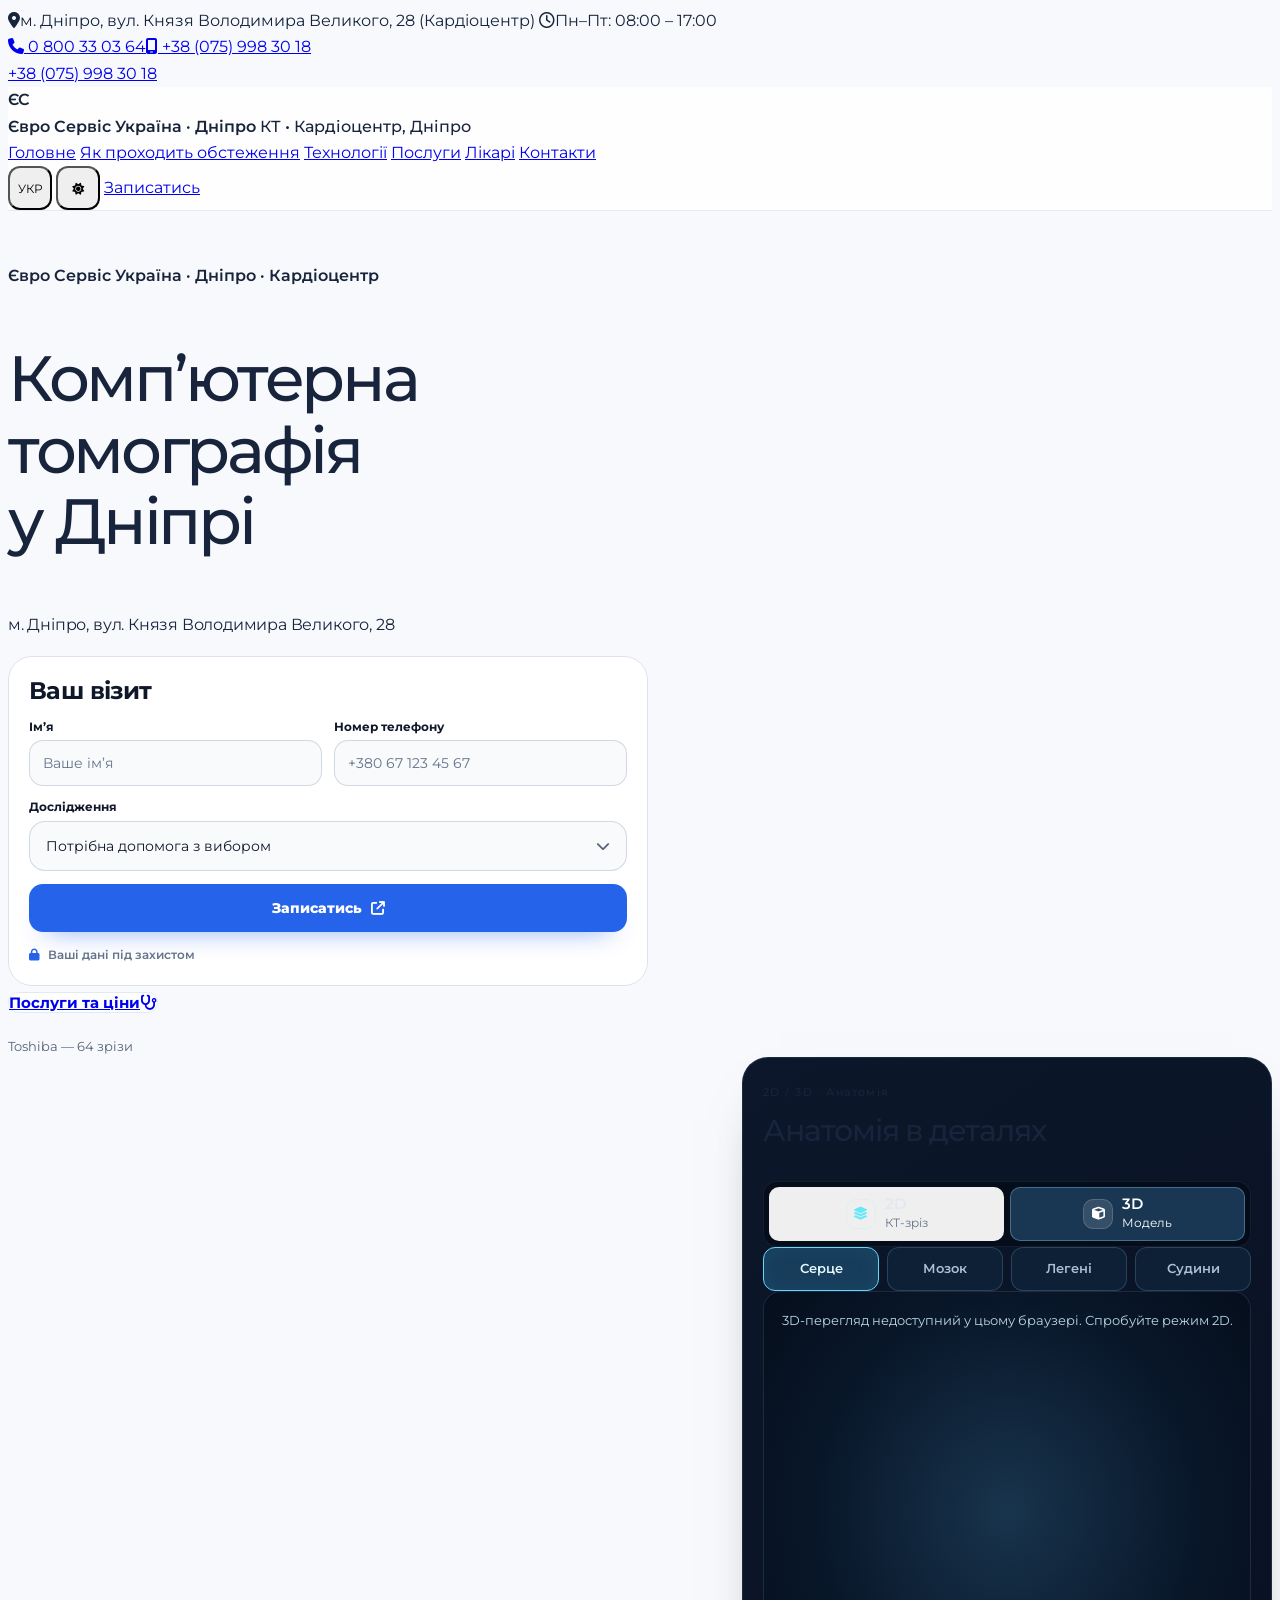
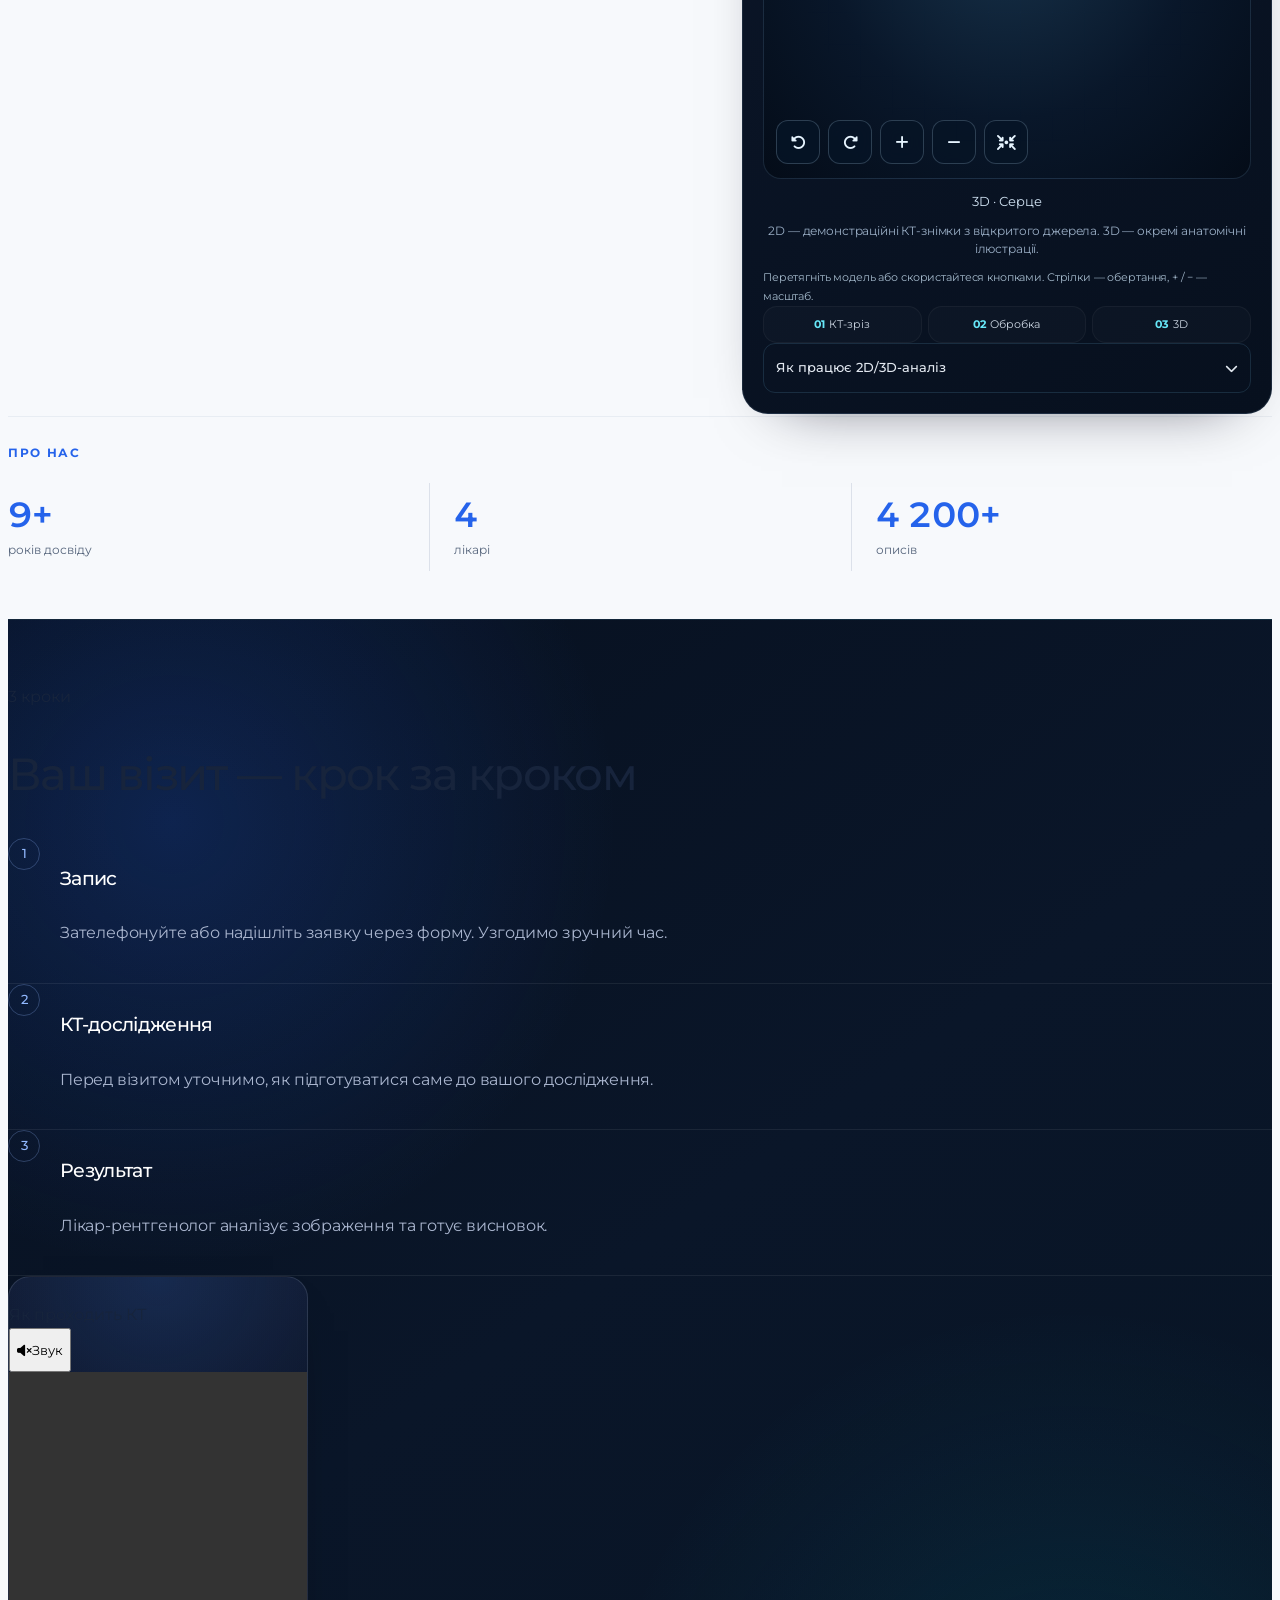
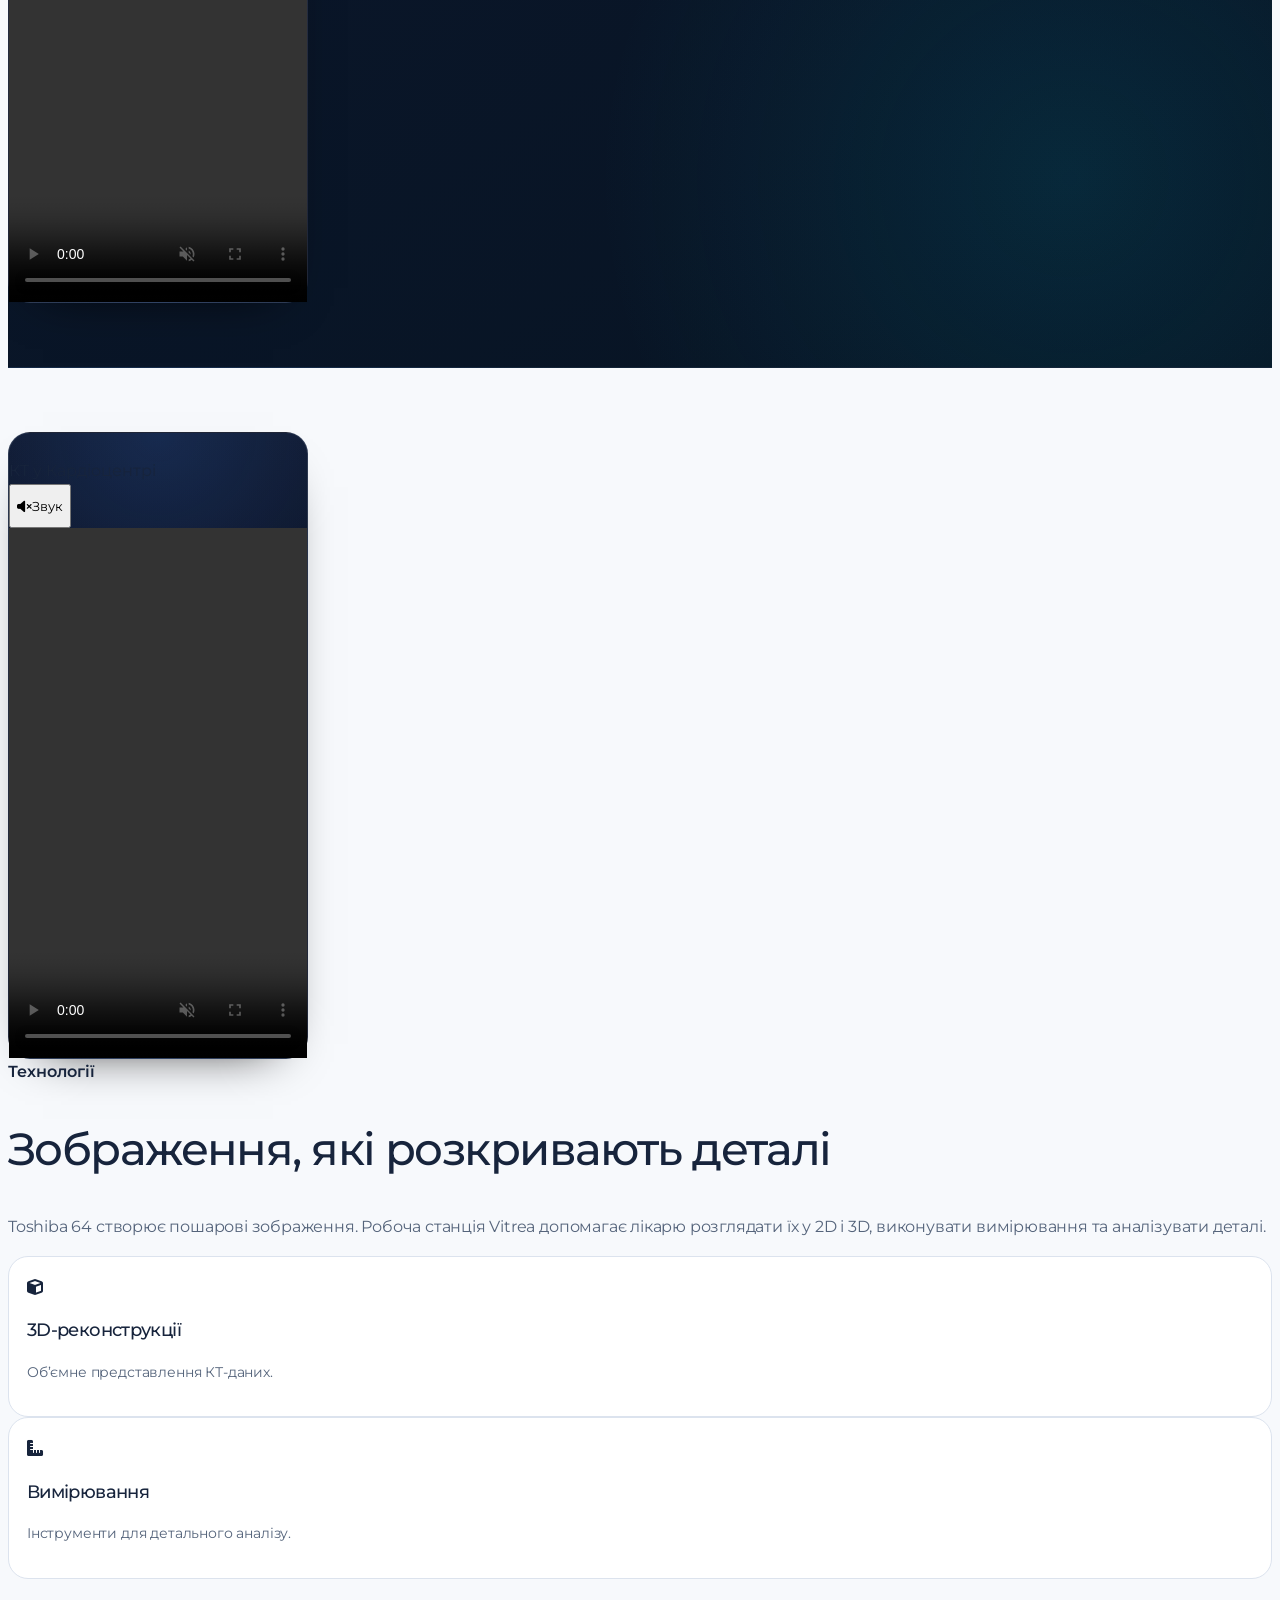
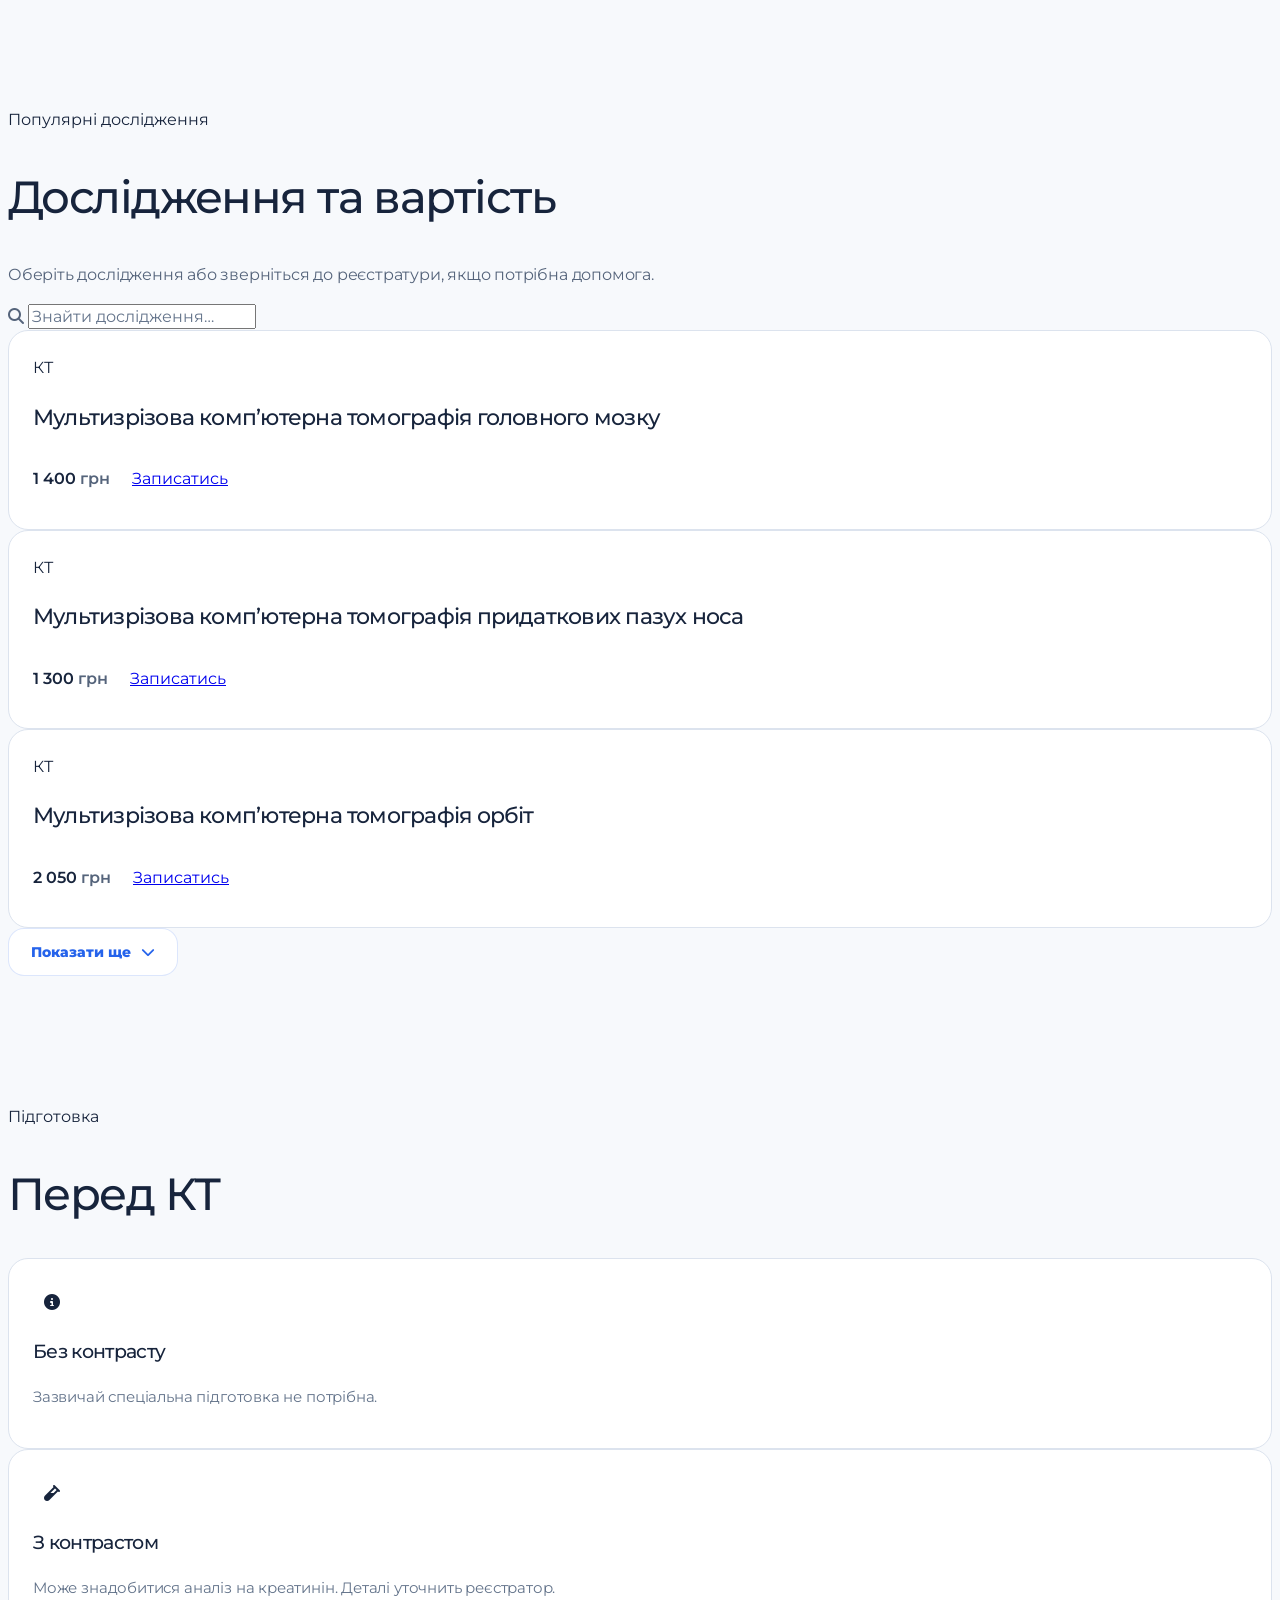
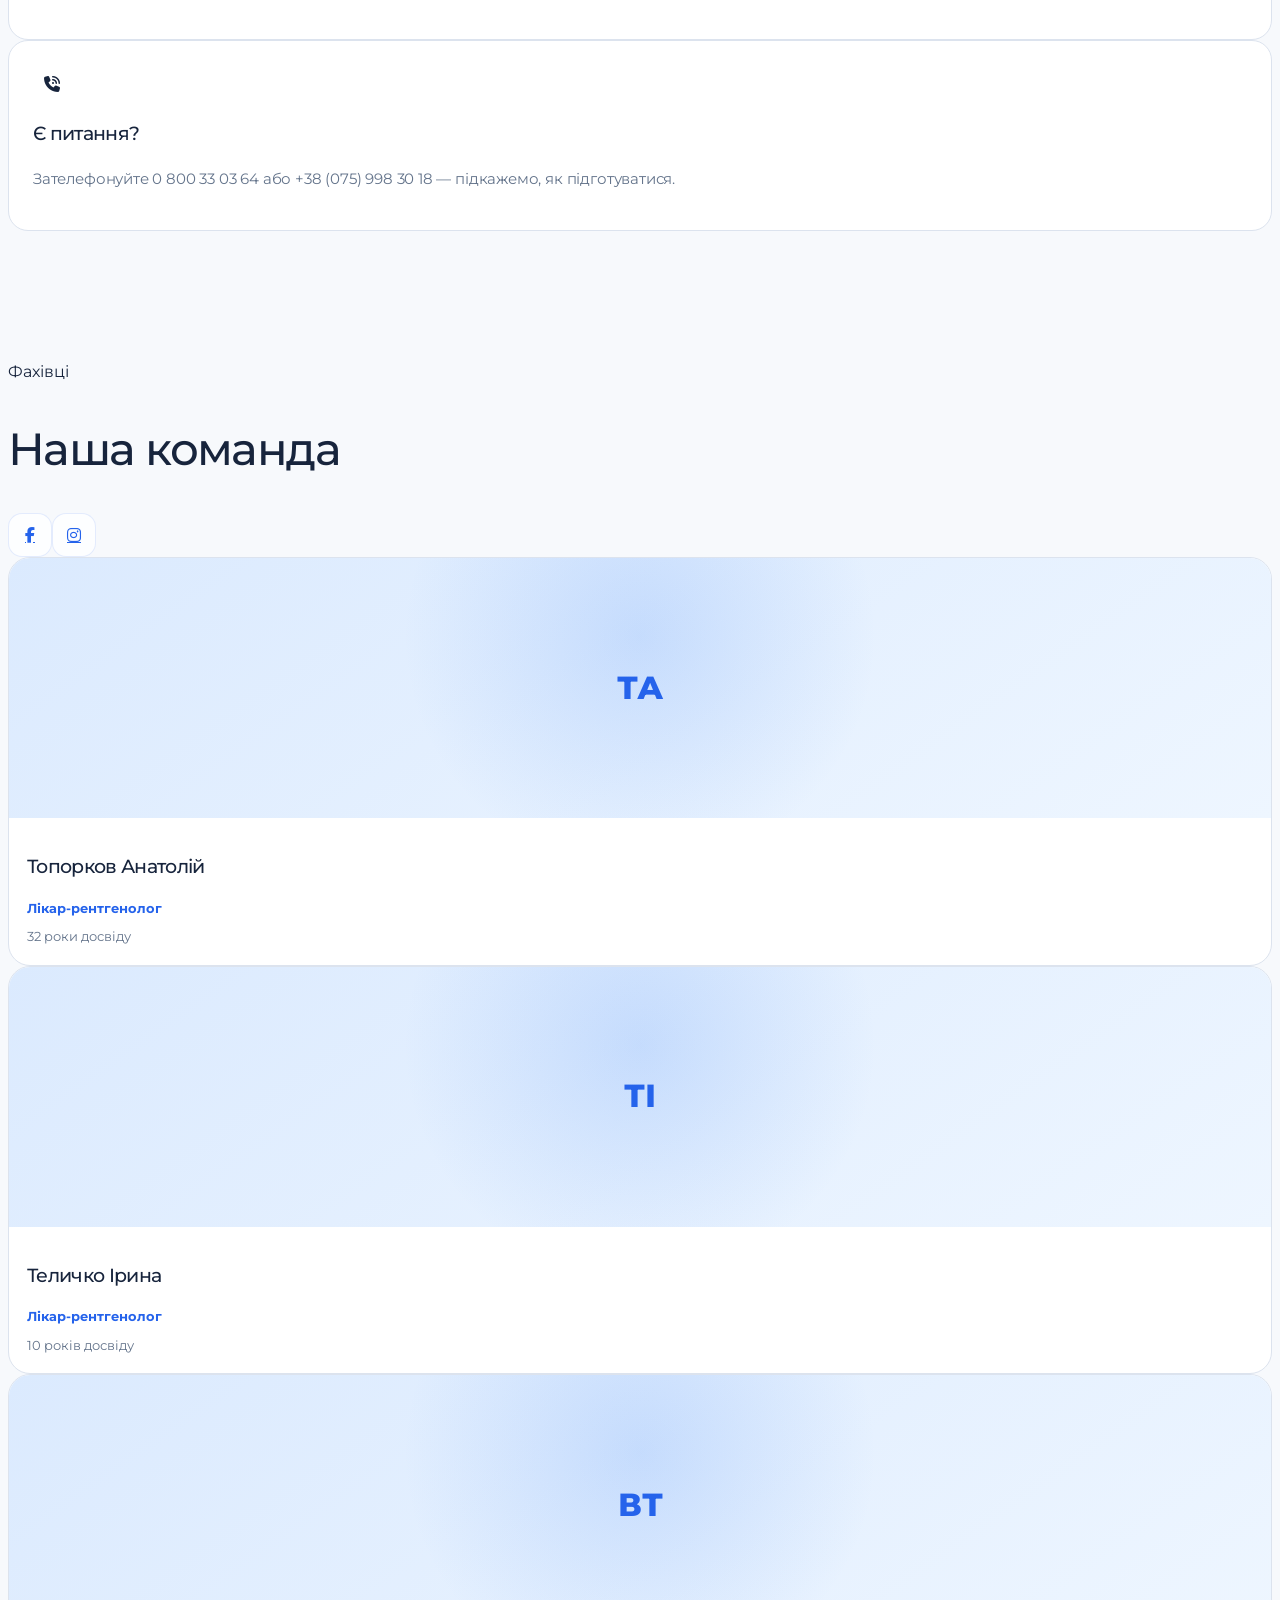
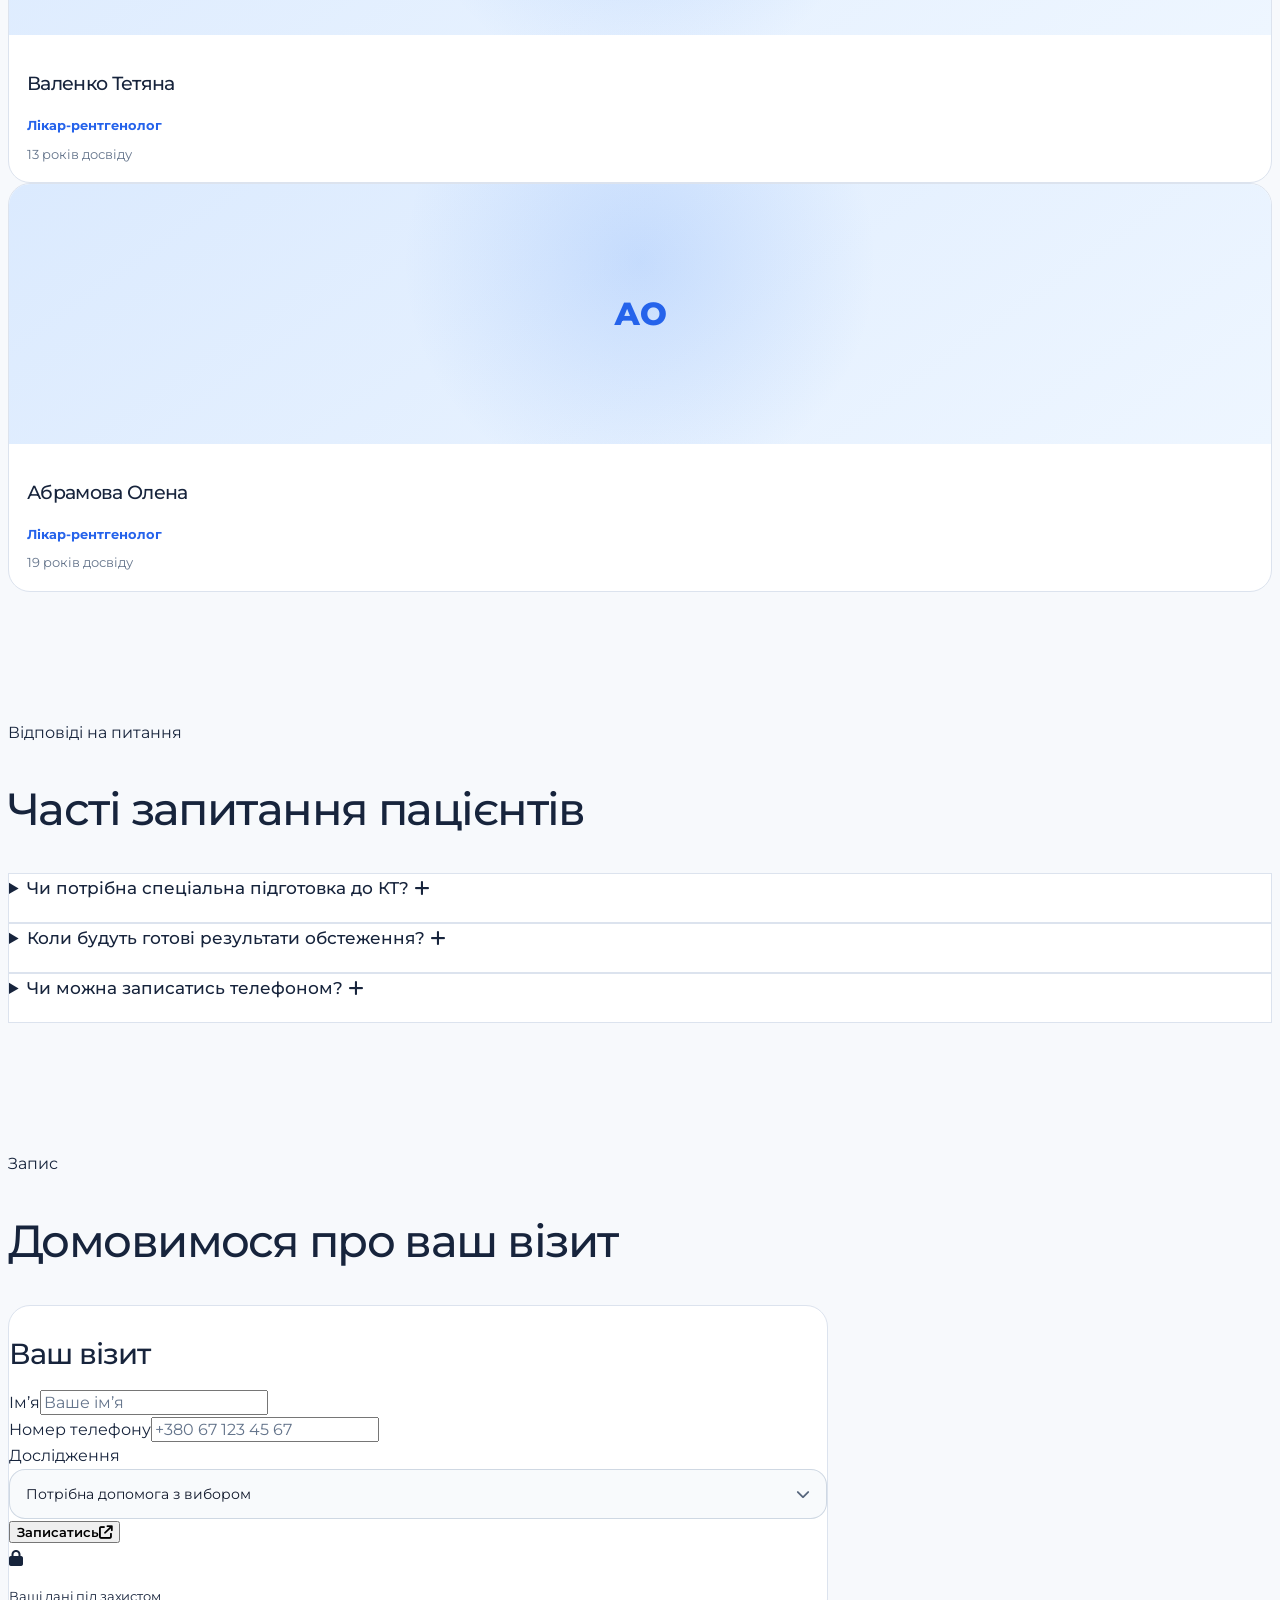
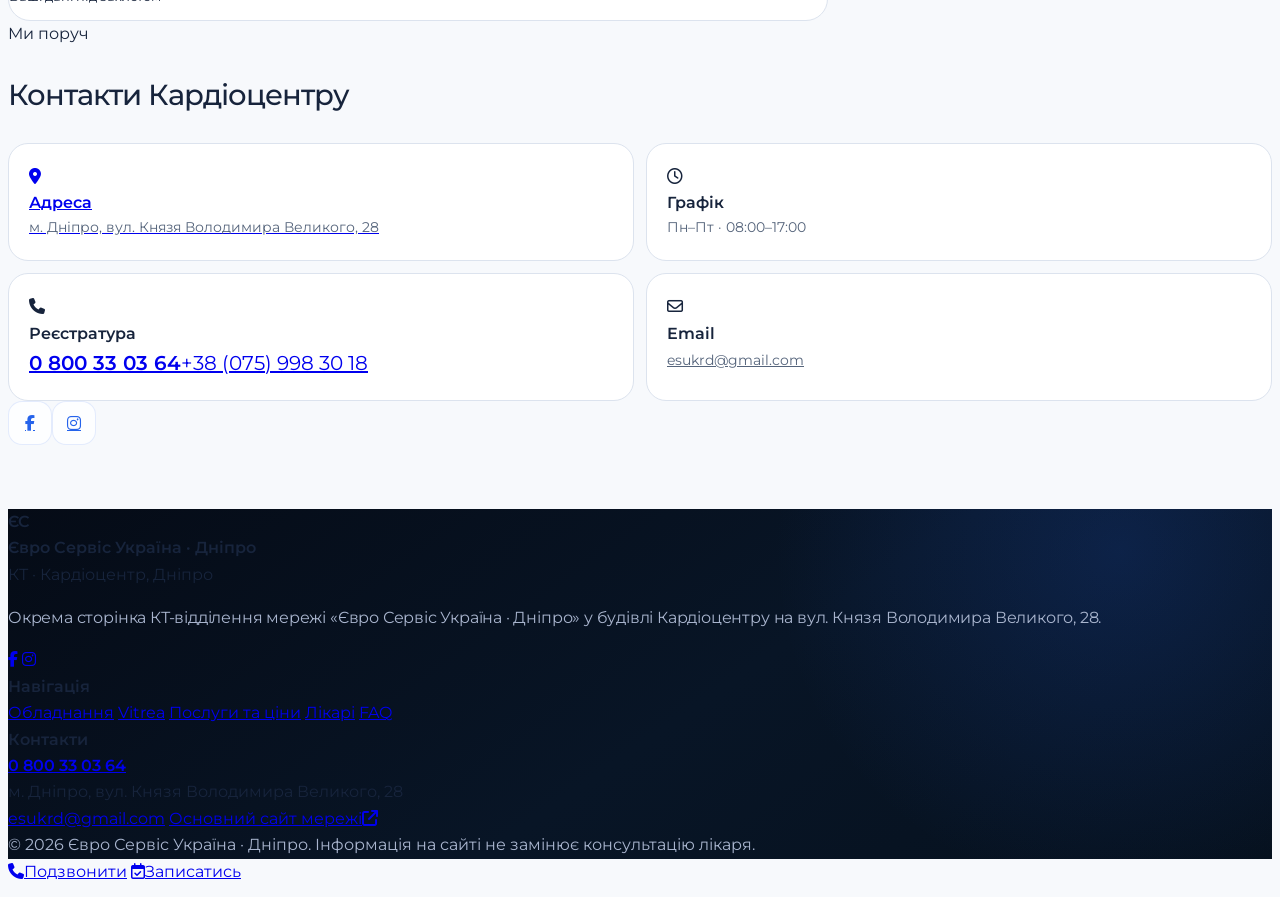
==== commit 595dfa60: "esutomograf.com: remove ophthalmology block and GTM (they belong to ophthalmology-group.online); kee" ====
--- a/index.html
+++ b/index.html
@@ -1622,12 +1622,12 @@
 
 <link rel="icon" type="image/png" sizes="192x192" href="https://esutomograf.com/icon-192.png">
 <!-- esutomograf identity and anatomy update v1 -->
-<link rel="stylesheet" href="esu-refresh-64afeeae31ab/anatomy.css">
-<script defer src="esu-refresh-64afeeae31ab/vendor/DRACOLoader.js"></script>
-<script defer src="esu-refresh-64afeeae31ab/vendor/GLTFLoader.js"></script>
-<script defer src="esu-refresh-64afeeae31ab/anatomy-details.js"></script>
-<script defer src="esu-refresh-64afeeae31ab/ct-viewer.js"></script>
-<script defer src="esu-refresh-64afeeae31ab/anatomy.js"></script>
+<link rel="stylesheet" href="/esu-refresh-64afeeae31ab/anatomy.css">
+<script defer src="/esu-refresh-64afeeae31ab/vendor/DRACOLoader.js"></script>
+<script defer src="/esu-refresh-64afeeae31ab/vendor/GLTFLoader.js"></script>
+<script defer src="/esu-refresh-64afeeae31ab/anatomy-details.js"></script>
+<script defer src="/esu-refresh-64afeeae31ab/ct-viewer.js"></script>
+<script defer src="/esu-refresh-64afeeae31ab/anatomy.js"></script>
 <!-- esutomograf direct heart v1 -->
 </head>
 <body class="min-h-screen selection:bg-blue-500 selection:text-white relative">
@@ -1660,7 +1660,6 @@
                 <a href="#process" data-nav-link class="nav-link hover:text-blue-600 transition" data-lang-ua="Як проходить обстеження" data-lang-en="How the examination works">Як проходить обстеження</a>
                 <a href="#vitrea" data-nav-link class="nav-link hover:text-blue-600 transition" data-lang-ua="Технології" data-lang-en="Technologies">Технології</a>
                 <a href="#services" data-nav-link class="nav-link hover:text-blue-600 transition" data-lang-ua="Послуги" data-lang-en="Services">Послуги</a>
-                <a href="#ophthalmology" data-nav-link class="nav-link hover:text-blue-600 transition" data-lang-ua="Офтальмологія" data-lang-en="Ophthalmology">Офтальмологія</a>
                 <a href="#doctors" data-nav-link class="nav-link hover:text-blue-600 transition" data-lang-ua="Лікарі" data-lang-en="Doctors">Лікарі</a>
                 <a href="#booking" data-nav-link class="nav-link hover:text-blue-600 transition" data-lang-ua="Контакти" data-lang-en="Contacts">Контакти</a>
             </div>
@@ -1674,7 +1673,7 @@
                 <a href="#booking" class="hidden sm:inline-flex px-5 py-2.5 rounded-xl bg-blue-600 hover:bg-blue-700 text-white font-bold text-sm transition shadow-lg shadow-blue-600/20" data-lang-ua="Записатись" data-lang-en="Book Now">Записатись</a>
             </div>
         </div>
-    <div id="mobileMenu" class="mobile-menu" hidden><a data-lang-ua="Головне" data-lang-en="Home" href="#about">Головне</a><a data-lang-ua="Як проходить обстеження" data-lang-en="How the examination works" href="#process">Як проходить обстеження</a><a data-lang-ua="Технології" data-lang-en="Technologies" href="#vitrea">Технології</a><a data-lang-ua="Послуги та ціни" data-lang-en="Services &amp; prices" href="#services">Послуги та ціни</a><a data-lang-ua="Офтальмологія" data-lang-en="Ophthalmology" href="#ophthalmology">Офтальмологія</a><a data-lang-ua="Лікарі" data-lang-en="Doctors" href="#doctors">Лікарі</a><a data-lang-ua="Ваш візит" data-lang-en="Your visit" href="#booking">Ваш візит</a></div>
+    <div id="mobileMenu" class="mobile-menu" hidden><a data-lang-ua="Головне" data-lang-en="Home" href="#about">Головне</a><a data-lang-ua="Як проходить обстеження" data-lang-en="How the examination works" href="#process">Як проходить обстеження</a><a data-lang-ua="Технології" data-lang-en="Technologies" href="#vitrea">Технології</a><a data-lang-ua="Послуги та ціни" data-lang-en="Services &amp; prices" href="#services">Послуги та ціни</a><a data-lang-ua="Лікарі" data-lang-en="Doctors" href="#doctors">Лікарі</a><a data-lang-ua="Ваш візит" data-lang-en="Your visit" href="#booking">Ваш візит</a></div>
 </nav>
 
     <section id="about" class="py-10 md:py-16 px-4">
@@ -2200,53 +2199,6 @@
         </div>
     </section>
 
-    <section id="ophthalmology" class="py-16 md:py-20 px-4 scroll-mt-20">
-        <div class="max-w-[1180px] mx-auto">
-            <div class="max-w-3xl reveal">
-                <span class="text-xs font-extrabold text-blue-600 uppercase tracking-[0.18em]" data-lang-ua="Ophthalmology Group" data-lang-en="Ophthalmology Group">Ophthalmology Group</span>
-                <h2 class="text-3xl md:text-5xl font-extrabold text-slate-900 dark:text-white mt-2" data-lang-ua="Офтальмологія" data-lang-en="Ophthalmology">Офтальмологія</h2>
-                <p class="text-slate-500 text-sm md:text-base mt-4" data-lang-ua="Хірургія катаракти, дитяча офтальмологія та комплексна діагностика зору." data-lang-en="Cataract surgery, pediatric ophthalmology and comprehensive vision diagnostics.">Хірургія катаракти, дитяча офтальмологія та комплексна діагностика зору.</p>
-                <div class="flex flex-wrap gap-2 mt-6"><a href="#cataract" class="px-4 py-2 rounded-full border border-slate-200 dark:border-slate-700 bg-white dark:bg-slate-900 text-sm font-semibold text-slate-700 dark:text-slate-200 hover:text-blue-600 hover:border-blue-300 transition" data-lang-ua="Катаракта" data-lang-en="Cataract">Катаракта</a><a href="#pediatric" class="px-4 py-2 rounded-full border border-slate-200 dark:border-slate-700 bg-white dark:bg-slate-900 text-sm font-semibold text-slate-700 dark:text-slate-200 hover:text-blue-600 hover:border-blue-300 transition" data-lang-ua="Дитяча офтальмологія" data-lang-en="Pediatric">Дитяча офтальмологія</a><a href="#diagnostics" class="px-4 py-2 rounded-full border border-slate-200 dark:border-slate-700 bg-white dark:bg-slate-900 text-sm font-semibold text-slate-700 dark:text-slate-200 hover:text-blue-600 hover:border-blue-300 transition" data-lang-ua="Діагностика" data-lang-en="Diagnostics">Діагностика</a></div>
-            </div>
-            <div class="space-y-5 md:space-y-6 mt-10">
-<article id="cataract" class="card-ui rounded-3xl overflow-hidden scroll-mt-24 reveal"><div class="grid md:grid-cols-12"><div class="relative md:col-span-4 h-60 md:h-auto md:min-h-[250px] bg-slate-200 dark:bg-slate-800"><img loading="lazy" decoding="async" src="oph/cataract.jpg" alt="Сердюк Валерій Миколайович — офтальмолог-хірург" data-alt-ua="Сердюк Валерій Миколайович — офтальмолог-хірург" data-alt-en="Valerii Serdiuk, ophthalmic surgeon" class="absolute inset-0 w-full h-full object-cover" style="object-position:50% 24%"><div class="absolute inset-x-0 bottom-0 p-4 bg-gradient-to-t from-slate-950/85 via-slate-950/40 to-transparent"><p class="text-white font-extrabold text-sm md:text-base leading-tight" data-lang-ua="Сердюк Валерій Миколайович" data-lang-en="Valerii Serdiuk">Сердюк Валерій Миколайович</p><p class="text-blue-200 text-xs font-semibold mt-0.5" data-lang-ua="Офтальмолог-хірург" data-lang-en="Ophthalmic surgeon">Офтальмолог-хірург</p></div></div><div class="md:col-span-8 p-6 md:p-8 flex flex-col justify-center"><h3 class="text-2xl md:text-3xl font-extrabold text-slate-900 dark:text-white leading-tight" data-lang-ua="Хірургічне лікування катаракти" data-lang-en="Cataract surgery">Хірургічне лікування катаракти</h3><p class="text-blue-700 dark:text-blue-300 font-semibold text-base md:text-lg mt-3 leading-snug" data-lang-ua="Сучасна хірургія катаракти — можливість повернути чіткість зору та знову бачити світ у деталях." data-lang-en="Modern cataract surgery can restore clear vision and let you see the world in detail again.">Сучасна хірургія катаракти — можливість повернути чіткість зору та знову бачити світ у деталях.</p><div><button type="button" class="oph-toggle mt-5 inline-flex items-center gap-2 rounded-full border border-blue-200 dark:border-slate-600 bg-blue-50 dark:bg-slate-800 px-5 py-2.5 text-sm font-bold text-blue-700 dark:text-blue-300 hover:bg-blue-100 dark:hover:bg-slate-700 transition" aria-expanded="false" aria-controls="oph-more-cataract"><span class="oph-lbl-more" data-lang-ua="Детальніше" data-lang-en="Read more">Детальніше</span><span class="oph-lbl-less" data-lang-ua="Згорнути" data-lang-en="Collapse">Згорнути</span><i aria-hidden="true" class="fa-solid fa-chevron-down text-xs oph-chev"></i></button></div></div></div><div id="oph-more-cataract" class="oph-more" inert aria-hidden="true"><div class="oph-more-in"><div class="grid md:grid-cols-12 gap-6 md:gap-8 px-6 md:px-8 pb-6 md:pb-8 pt-6 border-t border-slate-200 dark:border-slate-700"><div class="md:col-span-7"><p class="text-slate-600 dark:text-slate-300 text-sm md:text-[15px] leading-relaxed" data-lang-ua="Видаляємо помутнілий кришталик методом факоемульсифікації через мікророзріз 2,2 мм і імплантуємо штучну інтраокулярну лінзу (ІОЛ). Рішення підбираємо індивідуально; лінзи від Alcon, Elon, Bunny Lens та інших." data-lang-en="We remove the clouded lens by phacoemulsification through a 2.2 mm micro-incision and implant an artificial intraocular lens (IOL). The solution is chosen individually; lenses from Alcon, Elon, Bunny Lens and others.">Видаляємо помутнілий кришталик методом факоемульсифікації через мікророзріз 2,2 мм і імплантуємо штучну інтраокулярну лінзу (ІОЛ). Рішення підбираємо індивідуально; лінзи від Alcon, Elon, Bunny Lens та інших.</p><h4 class="font-extrabold text-slate-900 dark:text-white text-base mt-6 mb-3" data-lang-ua="Переваги сучасного лікування" data-lang-en="Benefits of modern treatment">Переваги сучасного лікування</h4><ul class="space-y-2.5"><li class="flex gap-3 items-start"><i aria-hidden="true" class="fa-solid fa-circle-check text-blue-600 mt-1 text-sm shrink-0"></i><p class="text-sm md:text-[15px] leading-relaxed"><span class="font-bold text-slate-900 dark:text-white" data-lang-ua="Мікророзріз 2,2 мм" data-lang-en="2.2 mm micro-incision">Мікророзріз 2,2 мм</span> <span class="text-slate-600 dark:text-slate-300" data-lang-ua="— мінімальне втручання." data-lang-en="— minimal intervention.">— мінімальне втручання.</span></p></li><li class="flex gap-3 items-start"><i aria-hidden="true" class="fa-solid fa-circle-check text-blue-600 mt-1 text-sm shrink-0"></i><p class="text-sm md:text-[15px] leading-relaxed"><span class="font-bold text-slate-900 dark:text-white" data-lang-ua="Індивідуальний підбір ІОЛ" data-lang-en="Individual IOL selection">Індивідуальний підбір ІОЛ</span> <span class="text-slate-600 dark:text-slate-300" data-lang-ua="— лінза під потреби пацієнта." data-lang-en="— a lens for the patient&#x27;s needs.">— лінза під потреби пацієнта.</span></p></li><li class="flex gap-3 items-start"><i aria-hidden="true" class="fa-solid fa-circle-check text-blue-600 mt-1 text-sm shrink-0"></i><p class="text-sm md:text-[15px] leading-relaxed"><span class="font-bold text-slate-900 dark:text-white" data-lang-ua="Додому в день операції" data-lang-en="Home on the day of surgery">Додому в день операції</span> <span class="text-slate-600 dark:text-slate-300" data-lang-ua="— у більшості випадків." data-lang-en="— in most cases.">— у більшості випадків.</span></p></li><li class="flex gap-3 items-start"><i aria-hidden="true" class="fa-solid fa-circle-check text-blue-600 mt-1 text-sm shrink-0"></i><p class="text-sm md:text-[15px] leading-relaxed"><span class="font-bold text-slate-900 dark:text-white" data-lang-ua="Супровід після операції" data-lang-en="Post-operative care">Супровід після операції</span> <span class="text-slate-600 dark:text-slate-300" data-lang-ua="— контроль відновлення та рекомендації лікаря." data-lang-en="— recovery monitoring and the doctor&#x27;s recommendations.">— контроль відновлення та рекомендації лікаря.</span></p></li></ul></div><div class="md:col-span-5 rounded-3xl border border-slate-200 dark:border-slate-700 p-5 md:p-6 self-start"><p class="font-extrabold text-slate-900 dark:text-white text-lg" data-lang-ua="Сердюк Валерій Миколайович" data-lang-en="Valerii Serdiuk">Сердюк Валерій Миколайович</p><p class="text-sm text-slate-600 dark:text-slate-300 mt-1" data-lang-ua="Професор, доктор медичних наук, Заслужений лікар України" data-lang-en="Professor, Doctor of Medical Sciences, Honored Doctor of Ukraine">Професор, доктор медичних наук, Заслужений лікар України</p><p class="text-sm text-slate-600 dark:text-slate-300 mt-1" data-lang-ua="Офтальмолог-хірург, керівник центру" data-lang-en="Ophthalmic surgeon, head of the center">Офтальмолог-хірург, керівник центру</p><div class="grid grid-cols-2 gap-3 mt-4"><div class="rounded-2xl bg-blue-50 dark:bg-slate-800/70 px-4 py-3"><div class="text-2xl font-extrabold text-blue-700 dark:text-blue-300 leading-none">30+</div><div class="text-xs text-slate-500 dark:text-slate-400 mt-1.5" data-lang-ua="років досвіду роботи" data-lang-en="years of experience">років досвіду роботи</div></div><div class="rounded-2xl bg-blue-50 dark:bg-slate-800/70 px-4 py-3"><div class="text-2xl font-extrabold text-blue-700 dark:text-blue-300 leading-none">15 000+</div><div class="text-xs text-slate-500 dark:text-slate-400 mt-1.5" data-lang-ua="проведених операцій" data-lang-en="operations performed">проведених операцій</div></div></div><blockquote class="mt-5 border-l-4 border-blue-600 pl-4 text-sm italic text-slate-700 dark:text-slate-200 leading-relaxed" data-lang-ua="«Для мене важливо не лише провести операцію, а й підібрати оптимальне рішення для кожного пацієнта з урахуванням стану очей та його потреб.»" data-lang-en="“For me it is important not only to perform the surgery, but to find the best solution for each patient, taking into account the condition of their eyes and their needs.”">«Для мене важливо не лише провести операцію, а й підібрати оптимальне рішення для кожного пацієнта з урахуванням стану очей та його потреб.»</blockquote></div></div></div></div></article>
-<article id="pediatric" class="card-ui rounded-3xl overflow-hidden scroll-mt-24 reveal"><div class="grid md:grid-cols-12"><div class="relative md:col-span-4 h-60 md:h-auto md:min-h-[250px] bg-slate-200 dark:bg-slate-800"><img loading="lazy" decoding="async" src="oph/children.jpg" alt="Яворська Вікторія Русланівна — дитячий офтальмолог" data-alt-ua="Яворська Вікторія Русланівна — дитячий офтальмолог" data-alt-en="Viktoriia Yavorska, pediatric ophthalmologist" class="absolute inset-0 w-full h-full object-cover" style="object-position:50% 28%"><div class="absolute inset-x-0 bottom-0 p-4 bg-gradient-to-t from-slate-950/85 via-slate-950/40 to-transparent"><p class="text-white font-extrabold text-sm md:text-base leading-tight" data-lang-ua="Яворська Вікторія Русланівна" data-lang-en="Viktoriia Yavorska">Яворська Вікторія Русланівна</p><p class="text-blue-200 text-xs font-semibold mt-0.5" data-lang-ua="Дитячий офтальмолог" data-lang-en="Pediatric ophthalmologist">Дитячий офтальмолог</p></div></div><div class="md:col-span-8 p-6 md:p-8 flex flex-col justify-center"><h3 class="text-2xl md:text-3xl font-extrabold text-slate-900 dark:text-white leading-tight" data-lang-ua="Дитяча офтальмологія" data-lang-en="Pediatric ophthalmology">Дитяча офтальмологія</h3><p class="text-blue-700 dark:text-blue-300 font-semibold text-base md:text-lg mt-3 leading-snug" data-lang-ua="Здоровий зір дитини — важлива складова її розвитку та пізнання світу." data-lang-en="A child&#x27;s healthy vision is an important part of their development and of discovering the world.">Здоровий зір дитини — важлива складова її розвитку та пізнання світу.</p><div><button type="button" class="oph-toggle mt-5 inline-flex items-center gap-2 rounded-full border border-blue-200 dark:border-slate-600 bg-blue-50 dark:bg-slate-800 px-5 py-2.5 text-sm font-bold text-blue-700 dark:text-blue-300 hover:bg-blue-100 dark:hover:bg-slate-700 transition" aria-expanded="false" aria-controls="oph-more-pediatric"><span class="oph-lbl-more" data-lang-ua="Детальніше" data-lang-en="Read more">Детальніше</span><span class="oph-lbl-less" data-lang-ua="Згорнути" data-lang-en="Collapse">Згорнути</span><i aria-hidden="true" class="fa-solid fa-chevron-down text-xs oph-chev"></i></button></div></div></div><div id="oph-more-pediatric" class="oph-more" inert aria-hidden="true"><div class="oph-more-in"><div class="grid  gap-6 md:gap-8 px-6 md:px-8 pb-6 md:pb-8 pt-6 border-t border-slate-200 dark:border-slate-700"><div class=""><p class="text-slate-600 dark:text-slate-300 text-sm md:text-[15px] leading-relaxed" data-lang-ua="Комплексна діагностика зору дітей різного віку, лікування та підбір корекції: короткозорість, далекозорість, астигматизм, амбліопія, косоокість. Обстеження проходить з урахуванням віку, у спокійній та доброзичливій атмосфері." data-lang-en="Comprehensive vision diagnostics for children of all ages, treatment and choice of correction for myopia, hyperopia, astigmatism, amblyopia and strabismus. Examinations are adapted to the child&#x27;s age and take place in a calm, friendly atmosphere.">Комплексна діагностика зору дітей різного віку, лікування та підбір корекції: короткозорість, далекозорість, астигматизм, амбліопія, косоокість. Обстеження проходить з урахуванням віку, у спокійній та доброзичливій атмосфері.</p><h4 class="font-extrabold text-slate-900 dark:text-white text-base mt-6 mb-3" data-lang-ua="Чому батьки обирають Ophthalmology Group?" data-lang-en="Why do parents choose Ophthalmology Group?">Чому батьки обирають Ophthalmology Group?</h4><ul class="space-y-2.5"><li class="flex gap-3 items-start"><i aria-hidden="true" class="fa-solid fa-circle-check text-blue-600 mt-1 text-sm shrink-0"></i><p class="text-sm md:text-[15px] leading-relaxed"><span class="font-bold text-slate-900 dark:text-white" data-lang-ua="Комплексна діагностика" data-lang-en="Comprehensive diagnostics">Комплексна діагностика</span> <span class="text-slate-600 dark:text-slate-300" data-lang-ua="— оцінка зорової системи дитини." data-lang-en="— assessment of the child&#x27;s visual system.">— оцінка зорової системи дитини.</span></p></li><li class="flex gap-3 items-start"><i aria-hidden="true" class="fa-solid fa-circle-check text-blue-600 mt-1 text-sm shrink-0"></i><p class="text-sm md:text-[15px] leading-relaxed"><span class="font-bold text-slate-900 dark:text-white" data-lang-ua="Контроль короткозорості" data-lang-en="Myopia control">Контроль короткозорості</span> <span class="text-slate-600 dark:text-slate-300" data-lang-ua="— спостереження та контроль прогресування." data-lang-en="— monitoring and controlling progression.">— спостереження та контроль прогресування.</span></p></li><li class="flex gap-3 items-start"><i aria-hidden="true" class="fa-solid fa-circle-check text-blue-600 mt-1 text-sm shrink-0"></i><p class="text-sm md:text-[15px] leading-relaxed"><span class="font-bold text-slate-900 dark:text-white" data-lang-ua="Лікування амбліопії та косоокості" data-lang-en="Treatment of amblyopia and strabismus">Лікування амбліопії та косоокості</span></p></li><li class="flex gap-3 items-start"><i aria-hidden="true" class="fa-solid fa-circle-check text-blue-600 mt-1 text-sm shrink-0"></i><p class="text-sm md:text-[15px] leading-relaxed"><span class="font-bold text-slate-900 dark:text-white" data-lang-ua="Підбір корекції" data-lang-en="Vision correction">Підбір корекції</span> <span class="text-slate-600 dark:text-slate-300" data-lang-ua="— окуляри та контактні лінзи за віком." data-lang-en="— glasses and contact lenses suited to age.">— окуляри та контактні лінзи за віком.</span></p></li><li class="flex gap-3 items-start"><i aria-hidden="true" class="fa-solid fa-circle-check text-blue-600 mt-1 text-sm shrink-0"></i><p class="text-sm md:text-[15px] leading-relaxed"><span class="font-bold text-slate-900 dark:text-white" data-lang-ua="Апаратне лікування" data-lang-en="Hardware-based treatment">Апаратне лікування</span> <span class="text-slate-600 dark:text-slate-300" data-lang-ua="— за показаннями та призначенням лікаря." data-lang-en="— when indicated and as prescribed.">— за показаннями та призначенням лікаря.</span></p></li></ul><p class="mt-5 font-bold text-slate-900 dark:text-white text-sm md:text-base" data-lang-ua="Дбайте про зір дитини сьогодні — для її впевненого завтра." data-lang-en="Take care of your child&#x27;s vision today for a confident tomorrow.">Дбайте про зір дитини сьогодні — для її впевненого завтра.</p></div></div></div></div></article>
-<article id="diagnostics" class="card-ui rounded-3xl overflow-hidden scroll-mt-24 reveal"><div class="grid md:grid-cols-12"><div class="relative md:col-span-4 h-60 md:h-auto md:min-h-[250px] bg-slate-200 dark:bg-slate-800"><img loading="lazy" decoding="async" src="oph/diagnostics.jpg" alt="Комплексна діагностика зору на сучасному обладнанні" data-alt-ua="Комплексна діагностика зору на сучасному обладнанні" data-alt-en="Comprehensive vision diagnostics on modern equipment" class="absolute inset-0 w-full h-full object-cover" style="object-position:50% 50%"></div><div class="md:col-span-8 p-6 md:p-8 flex flex-col justify-center"><h3 class="text-2xl md:text-3xl font-extrabold text-slate-900 dark:text-white leading-tight" data-lang-ua="Комплексна діагностика зору" data-lang-en="Comprehensive vision diagnostics">Комплексна діагностика зору</h3><p class="text-blue-700 dark:text-blue-300 font-semibold text-base md:text-lg mt-3 leading-snug" data-lang-ua="Бачити чітко — це не лише добре розрізняти предмети. Це знати, що здоров’я ваших очей під контролем." data-lang-en="Seeing clearly is not only about telling objects apart. It is knowing that the health of your eyes is under control.">Бачити чітко — це не лише добре розрізняти предмети. Це знати, що здоров’я ваших очей під контролем.</p><div><button type="button" class="oph-toggle mt-5 inline-flex items-center gap-2 rounded-full border border-blue-200 dark:border-slate-600 bg-blue-50 dark:bg-slate-800 px-5 py-2.5 text-sm font-bold text-blue-700 dark:text-blue-300 hover:bg-blue-100 dark:hover:bg-slate-700 transition" aria-expanded="false" aria-controls="oph-more-diagnostics"><span class="oph-lbl-more" data-lang-ua="Детальніше" data-lang-en="Read more">Детальніше</span><span class="oph-lbl-less" data-lang-ua="Згорнути" data-lang-en="Collapse">Згорнути</span><i aria-hidden="true" class="fa-solid fa-chevron-down text-xs oph-chev"></i></button></div></div></div><div id="oph-more-diagnostics" class="oph-more" inert aria-hidden="true"><div class="oph-more-in"><div class="grid  gap-6 md:gap-8 px-6 md:px-8 pb-6 md:pb-8 pt-6 border-t border-slate-200 dark:border-slate-700"><div class=""><p class="text-slate-600 dark:text-slate-300 text-sm md:text-[15px] leading-relaxed" data-lang-ua="Оцінюємо гостроту зору, рефракцію, внутрішньоочний тиск, стан переднього та заднього відділів ока; за потреби — ОКТ. Обладнання Topcon, Carl Zeiss та інших. Після обстеження — детальний висновок і план дій." data-lang-en="We assess visual acuity, refraction, intraocular pressure and the condition of the anterior and posterior segments of the eye, and run OCT when needed. Equipment from Topcon, Carl Zeiss and others. Afterwards you receive a detailed report and an action plan.">Оцінюємо гостроту зору, рефракцію, внутрішньоочний тиск, стан переднього та заднього відділів ока; за потреби — ОКТ. Обладнання Topcon, Carl Zeiss та інших. Після обстеження — детальний висновок і план дій.</p><h4 class="font-extrabold text-slate-900 dark:text-white text-base mt-6 mb-3" data-lang-ua="Переваги комплексної діагностики" data-lang-en="Benefits of comprehensive diagnostics">Переваги комплексної діагностики</h4><ul class="space-y-2.5"><li class="flex gap-3 items-start"><i aria-hidden="true" class="fa-solid fa-circle-check text-blue-600 mt-1 text-sm shrink-0"></i><p class="text-sm md:text-[15px] leading-relaxed"><span class="font-bold text-slate-900 dark:text-white" data-lang-ua="Повноцінне обстеження" data-lang-en="Full examination">Повноцінне обстеження</span> <span class="text-slate-600 dark:text-slate-300" data-lang-ua="— основні структури та функції зору." data-lang-en="— the main structures and functions of vision.">— основні структури та функції зору.</span></p></li><li class="flex gap-3 items-start"><i aria-hidden="true" class="fa-solid fa-circle-check text-blue-600 mt-1 text-sm shrink-0"></i><p class="text-sm md:text-[15px] leading-relaxed"><span class="font-bold text-slate-900 dark:text-white" data-lang-ua="Сучасне обладнання" data-lang-en="Modern equipment">Сучасне обладнання</span> <span class="text-slate-600 dark:text-slate-300" data-lang-ua="— Topcon, Carl Zeiss та інші." data-lang-en="— Topcon, Carl Zeiss and others.">— Topcon, Carl Zeiss та інші.</span></p></li><li class="flex gap-3 items-start"><i aria-hidden="true" class="fa-solid fa-circle-check text-blue-600 mt-1 text-sm shrink-0"></i><p class="text-sm md:text-[15px] leading-relaxed"><span class="font-bold text-slate-900 dark:text-white" data-lang-ua="Тривалість 1–2 години" data-lang-en="Duration of 1–2 hours">Тривалість 1–2 години</span> <span class="text-slate-600 dark:text-slate-300" data-lang-ua="— достатньо для досліджень і консультації." data-lang-en="— enough for tests and consultation.">— достатньо для досліджень і консультації.</span></p></li><li class="flex gap-3 items-start"><i aria-hidden="true" class="fa-solid fa-circle-check text-blue-600 mt-1 text-sm shrink-0"></i><p class="text-sm md:text-[15px] leading-relaxed"><span class="font-bold text-slate-900 dark:text-white" data-lang-ua="Детальний висновок" data-lang-en="Detailed report">Детальний висновок</span> <span class="text-slate-600 dark:text-slate-300" data-lang-ua="— зрозумілі результати та рекомендації." data-lang-en="— clear results and recommendations.">— зрозумілі результати та рекомендації.</span></p></li></ul></div></div></div></div></article>
-            </div>
-        </div>
-    <style>
-    .oph-more{display:grid;grid-template-rows:0fr;transition:grid-template-rows .4s ease}
-    .oph-more.is-open{grid-template-rows:1fr}
-    .oph-more-in{overflow:hidden;min-height:0}
-    .oph-toggle .oph-lbl-less{display:none}
-    .oph-toggle[aria-expanded="true"] .oph-lbl-more{display:none}
-    .oph-toggle[aria-expanded="true"] .oph-lbl-less{display:inline}
-    .oph-chev{transition:transform .3s ease}
-    .oph-toggle[aria-expanded="true"] .oph-chev{transform:rotate(180deg)}
-    @media (prefers-reduced-motion:reduce){.oph-more,.oph-chev{transition:none}}
-    </style>
-    <script>
-    (function () {
-        var sec = document.getElementById('ophthalmology'); if (!sec) return;
-        function setOpen(art, open) {
-            var btn = art.querySelector('.oph-toggle'), more = art.querySelector('.oph-more'); if (!btn || !more) return;
-            btn.setAttribute('aria-expanded', open ? 'true' : 'false');
-            more.classList.toggle('is-open', open);
-            more.setAttribute('aria-hidden', open ? 'false' : 'true');
-            if (open) more.removeAttribute('inert'); else more.setAttribute('inert', '');
-        }
-        sec.querySelectorAll('article[id]').forEach(function (art) {
-            var btn = art.querySelector('.oph-toggle');
-            if (btn) btn.addEventListener('click', function () { setOpen(art, btn.getAttribute('aria-expanded') !== 'true'); });
-        });
-        function openById(id) { var art = id && sec.querySelector('article#' + id); if (art) setOpen(art, true); }
-        sec.querySelectorAll('a[href^="#"]').forEach(function (a) { a.addEventListener('click', function () { openById(a.getAttribute('href').slice(1)); }); });
-        if (location.hash) openById(location.hash.slice(1));
-        window.addEventListener('hashchange', function () { openById(location.hash.slice(1)); });
-    })();
-    </script>
-    </section>
-
     <section id="doctors" class="py-14 md:py-16 px-4 bg-slate-100/55 dark:bg-slate-900/35 border-y border-slate-200/60 dark:border-slate-800">
         <div class="max-w-[1180px] mx-auto">
             <div class="flex items-end justify-between gap-4 reveal">
@@ -2254,10 +2206,10 @@
                 <div class="flex items-center gap-2"><a href="https://www.facebook.com/euroserviseukraine" target="_blank" rel="noopener" class="social-pill" aria-label="Facebook"><i aria-hidden="true" class="fa-brands fa-facebook-f"></i></a><a href="https://www.instagram.com/euro_service_ukraine/" target="_blank" rel="noopener" class="social-pill" aria-label="Instagram"><i aria-hidden="true" class="fa-brands fa-instagram"></i></a></div>
             </div>
             <div class="grid grid-cols-2 lg:grid-cols-4 gap-4 mt-8">
-                <article class="doctor-minimal reveal"><div class="doctor-photo-wrap"><div class="doctor-initials" aria-hidden="true">ТА</div><img loading="lazy" src="https://www.esu-center.com.ua/wp-content/uploads/2019/12/2.jpg" alt="Топорков Анатолій" data-alt-ua="Топорков Анатолій" data-alt-en="Anatolii Toporkov" onerror="this.style.display='none'"></div><div class="doctor-copy"><h3 data-lang-ua="Топорков Анатолій" data-lang-en="Anatolii Toporkov" >Топорков Анатолій</h3><div class="role" data-lang-ua="Лікар-рентгенолог" data-lang-en="Radiologist">Лікар-рентгенолог</div><div class="experience" data-lang-ua="32 роки досвіду" data-lang-en="32 years of experience">32 роки досвіду</div></div></article>
-                <article class="doctor-minimal reveal"><div class="doctor-photo-wrap"><div class="doctor-initials" aria-hidden="true">ТІ</div><img loading="lazy" src="https://www.esu-center.com.ua/wp-content/uploads/2019/12/3.jpg" alt="Теличко Ірина" data-alt-ua="Теличко Ірина" data-alt-en="Iryna Telychko" onerror="this.style.display='none'"></div><div class="doctor-copy"><h3 data-lang-ua="Теличко Ірина" data-lang-en="Iryna Telychko" >Теличко Ірина</h3><div class="role" data-lang-ua="Лікар-рентгенолог" data-lang-en="Radiologist">Лікар-рентгенолог</div><div class="experience" data-lang-ua="10 років досвіду" data-lang-en="10 years of experience">10 років досвіду</div></div></article>
-                <article class="doctor-minimal reveal"><div class="doctor-photo-wrap"><div class="doctor-initials" aria-hidden="true">ВТ</div><img loading="lazy" src="https://www.esu-center.com.ua/wp-content/uploads/2019/12/IMG_2145-e1531905118978.jpg" alt="Валенко Тетяна" data-alt-ua="Валенко Тетяна" data-alt-en="Tetiana Valenko" onerror="this.style.display='none'"></div><div class="doctor-copy"><h3 data-lang-ua="Валенко Тетяна" data-lang-en="Tetiana Valenko" >Валенко Тетяна</h3><div class="role" data-lang-ua="Лікар-рентгенолог" data-lang-en="Radiologist">Лікар-рентгенолог</div><div class="experience" data-lang-ua="13 років досвіду" data-lang-en="13 years of experience">13 років досвіду</div></div></article>
-                <article class="doctor-minimal reveal"><div class="doctor-photo-wrap"><div class="doctor-initials" aria-hidden="true">АО</div><img loading="lazy" src="https://www.esu-center.com.ua/wp-content/uploads/2020/02/skvirskaya.jpg" alt="Абрамова Олена" data-alt-ua="Абрамова Олена" data-alt-en="Olena Abramova" onerror="this.style.display='none'"></div><div class="doctor-copy"><h3 data-lang-ua="Абрамова Олена" data-lang-en="Olena Abramova" >Абрамова Олена</h3><div class="role" data-lang-ua="Лікар-рентгенолог" data-lang-en="Radiologist">Лікар-рентгенолог</div><div class="experience" data-lang-ua="19 років досвіду" data-lang-en="19 years of experience">19 років досвіду</div></div></article>
+                <article class="doctor-minimal reveal"><div class="doctor-photo-wrap"><div class="doctor-initials" aria-hidden="true">ТА</div><img loading="lazy" src="team/toporkov.jpg" alt="Топорков Анатолій" data-alt-ua="Топорков Анатолій" data-alt-en="Anatolii Toporkov" onerror="this.style.display='none'"></div><div class="doctor-copy"><h3 data-lang-ua="Топорков Анатолій" data-lang-en="Anatolii Toporkov" >Топорков Анатолій</h3><div class="role" data-lang-ua="Лікар-рентгенолог" data-lang-en="Radiologist">Лікар-рентгенолог</div><div class="experience" data-lang-ua="32 роки досвіду" data-lang-en="32 years of experience">32 роки досвіду</div></div></article>
+                <article class="doctor-minimal reveal"><div class="doctor-photo-wrap"><div class="doctor-initials" aria-hidden="true">ТІ</div><img loading="lazy" src="team/telychko.jpg" alt="Теличко Ірина" data-alt-ua="Теличко Ірина" data-alt-en="Iryna Telychko" onerror="this.style.display='none'"></div><div class="doctor-copy"><h3 data-lang-ua="Теличко Ірина" data-lang-en="Iryna Telychko" >Теличко Ірина</h3><div class="role" data-lang-ua="Лікар-рентгенолог" data-lang-en="Radiologist">Лікар-рентгенолог</div><div class="experience" data-lang-ua="10 років досвіду" data-lang-en="10 years of experience">10 років досвіду</div></div></article>
+                <article class="doctor-minimal reveal"><div class="doctor-photo-wrap"><div class="doctor-initials" aria-hidden="true">ВТ</div><img loading="lazy" src="team/valenko.jpg" alt="Валенко Тетяна" data-alt-ua="Валенко Тетяна" data-alt-en="Tetiana Valenko" onerror="this.style.display='none'"></div><div class="doctor-copy"><h3 data-lang-ua="Валенко Тетяна" data-lang-en="Tetiana Valenko" >Валенко Тетяна</h3><div class="role" data-lang-ua="Лікар-рентгенолог" data-lang-en="Radiologist">Лікар-рентгенолог</div><div class="experience" data-lang-ua="13 років досвіду" data-lang-en="13 years of experience">13 років досвіду</div></div></article>
+                <article class="doctor-minimal reveal"><div class="doctor-photo-wrap"><div class="doctor-initials" aria-hidden="true">АО</div><img loading="lazy" src="team/abramova.jpg" alt="Абрамова Олена" data-alt-ua="Абрамова Олена" data-alt-en="Olena Abramova" onerror="this.style.display='none'"></div><div class="doctor-copy"><h3 data-lang-ua="Абрамова Олена" data-lang-en="Olena Abramova" >Абрамова Олена</h3><div class="role" data-lang-ua="Лікар-рентгенолог" data-lang-en="Radiologist">Лікар-рентгенолог</div><div class="experience" data-lang-ua="19 років досвіду" data-lang-en="19 years of experience">19 років досвіду</div></div></article>
             </div>
         </div>
     </section>
@@ -2863,6 +2815,6 @@
 </div>
 
 <!-- esutomograf-telegram:v1 -->
-<script src="esu-booking-c259ea8d87e4.js" defer></script>
+<script src="/esu-booking-c259ea8d87e4.js" defer></script>
 </body>
 </html>
